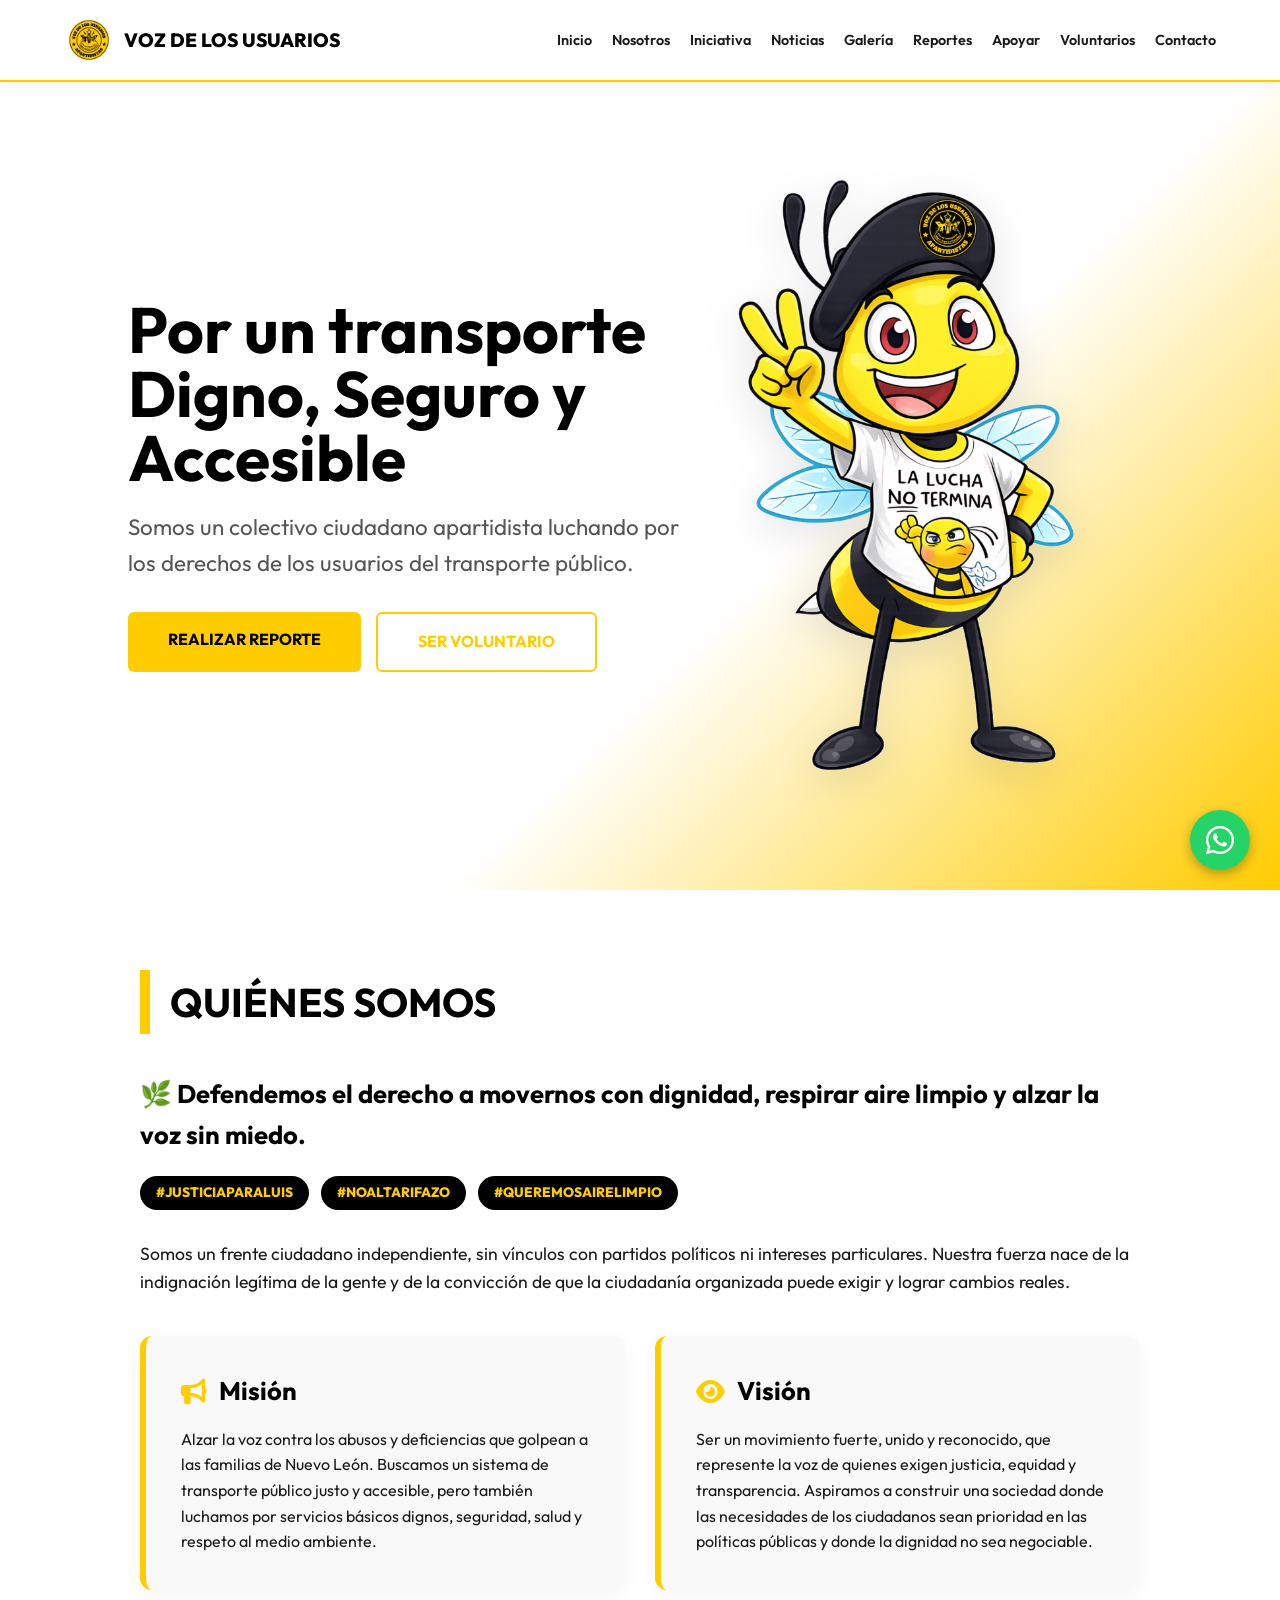
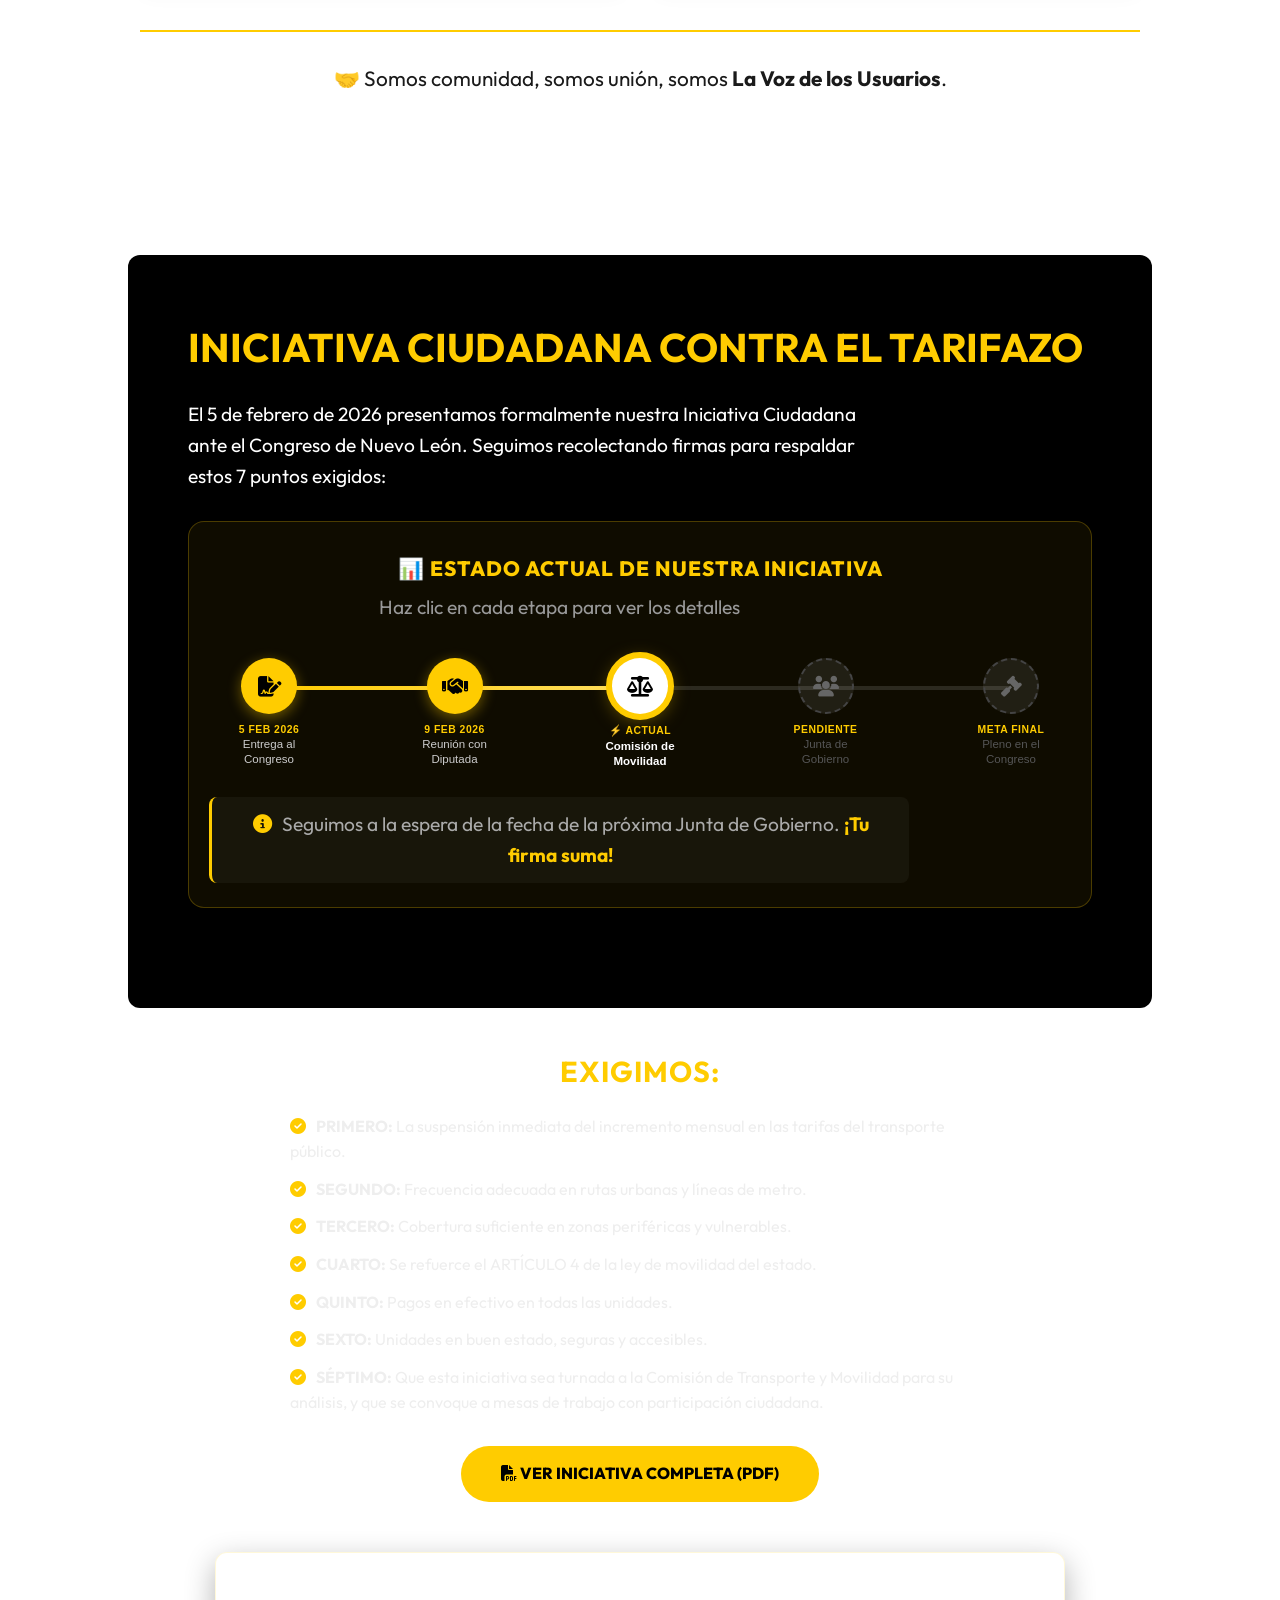
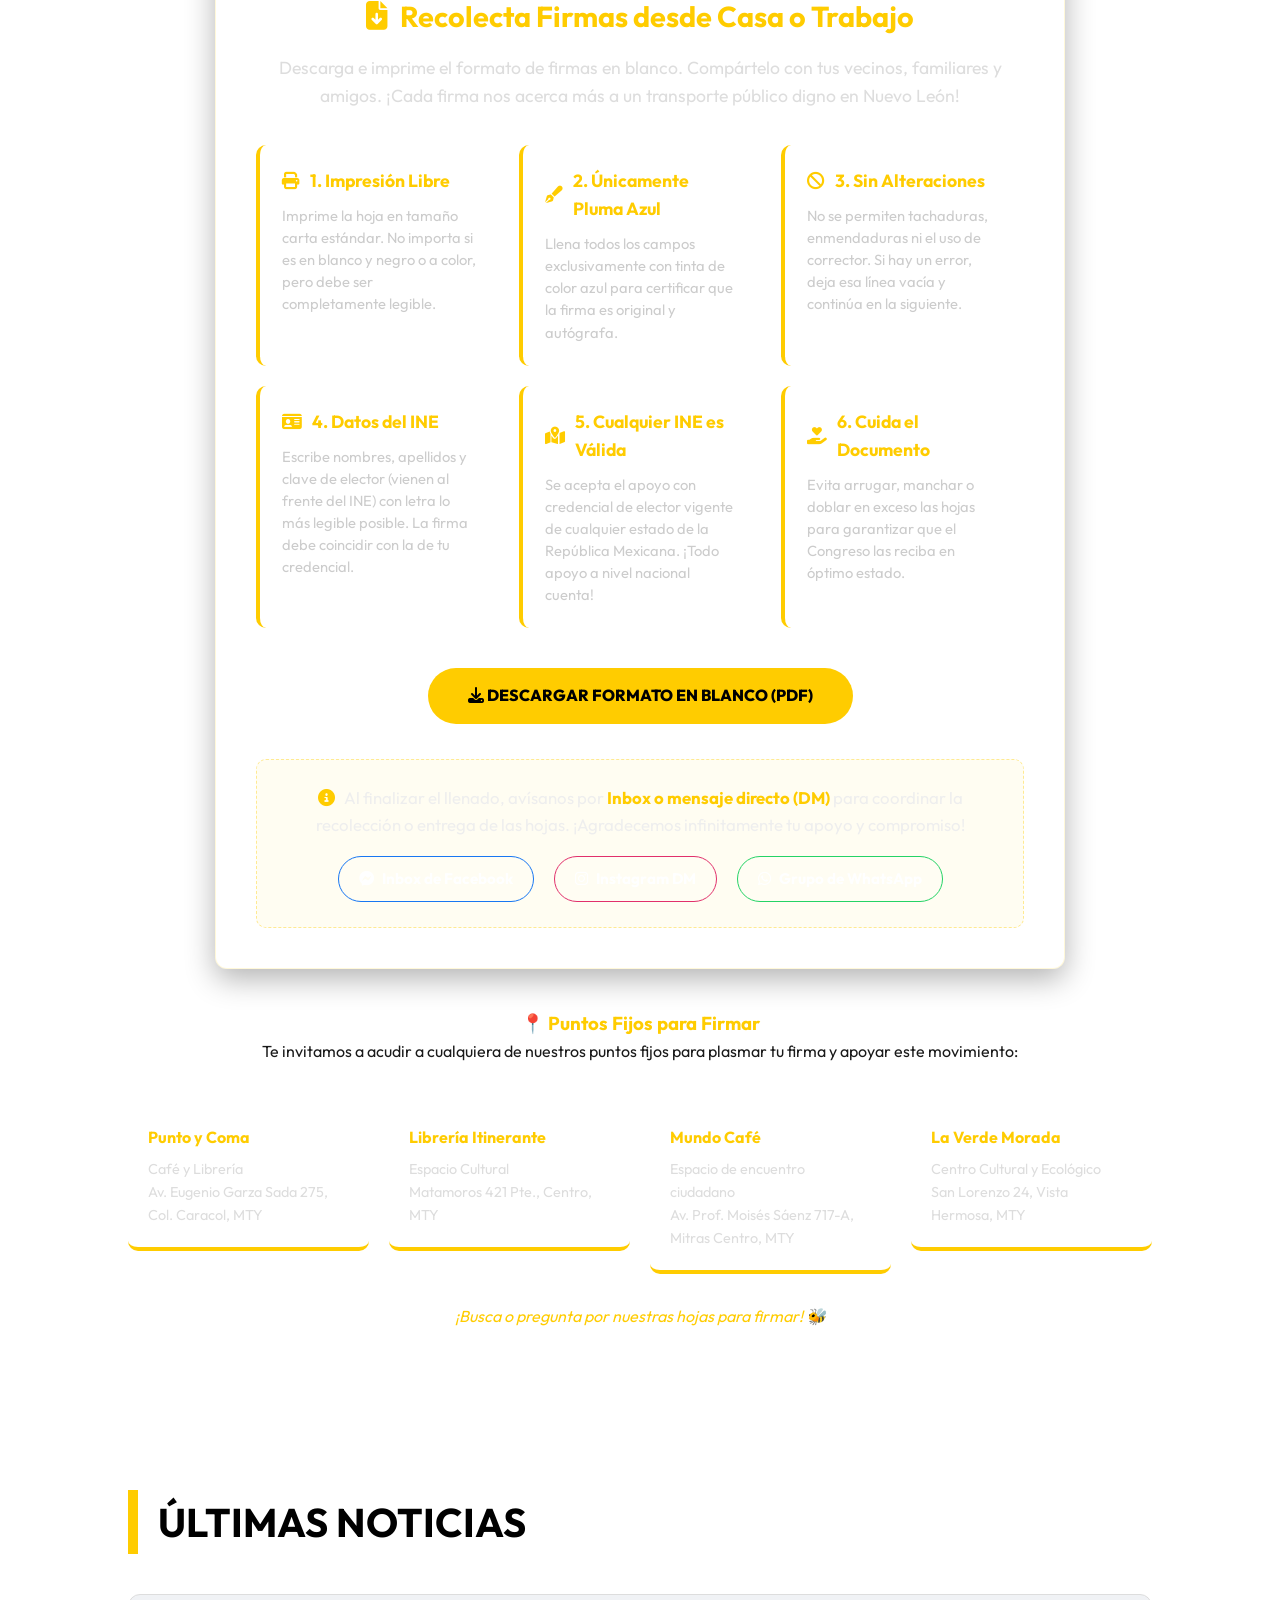
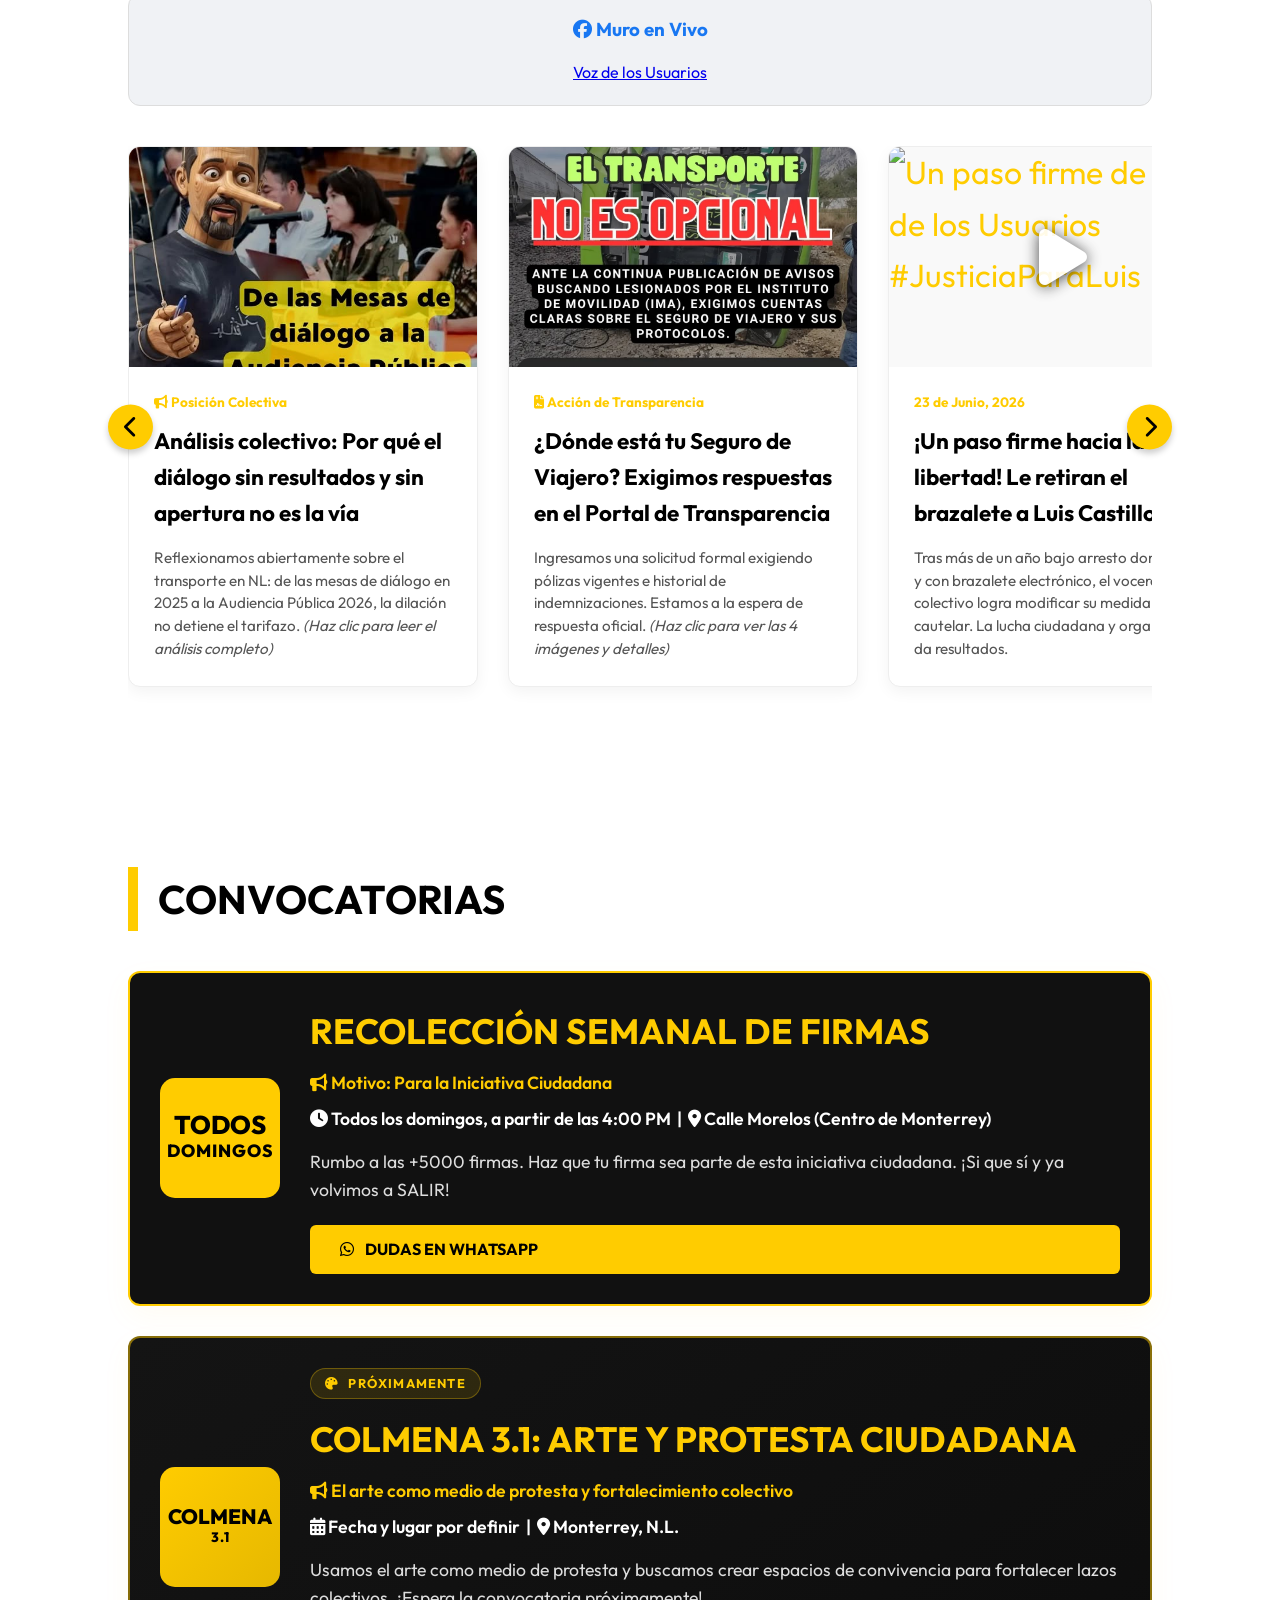
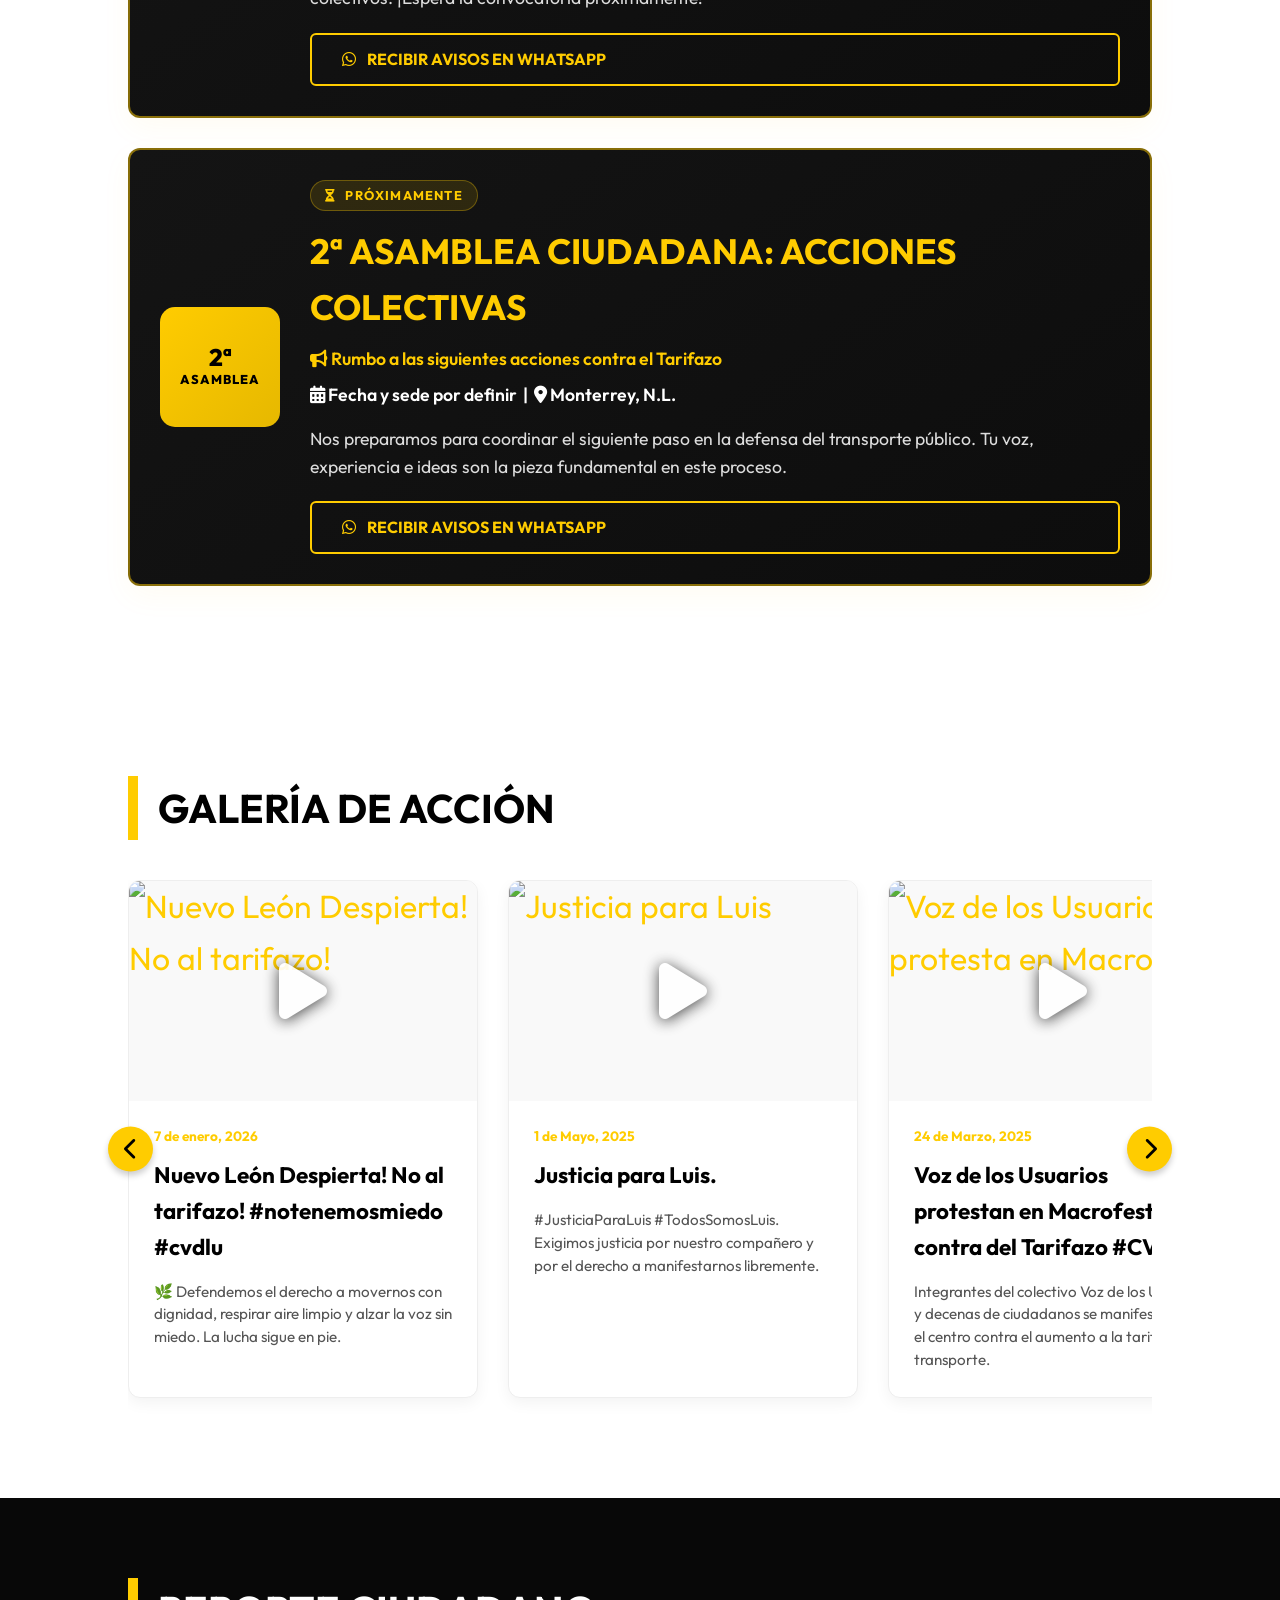
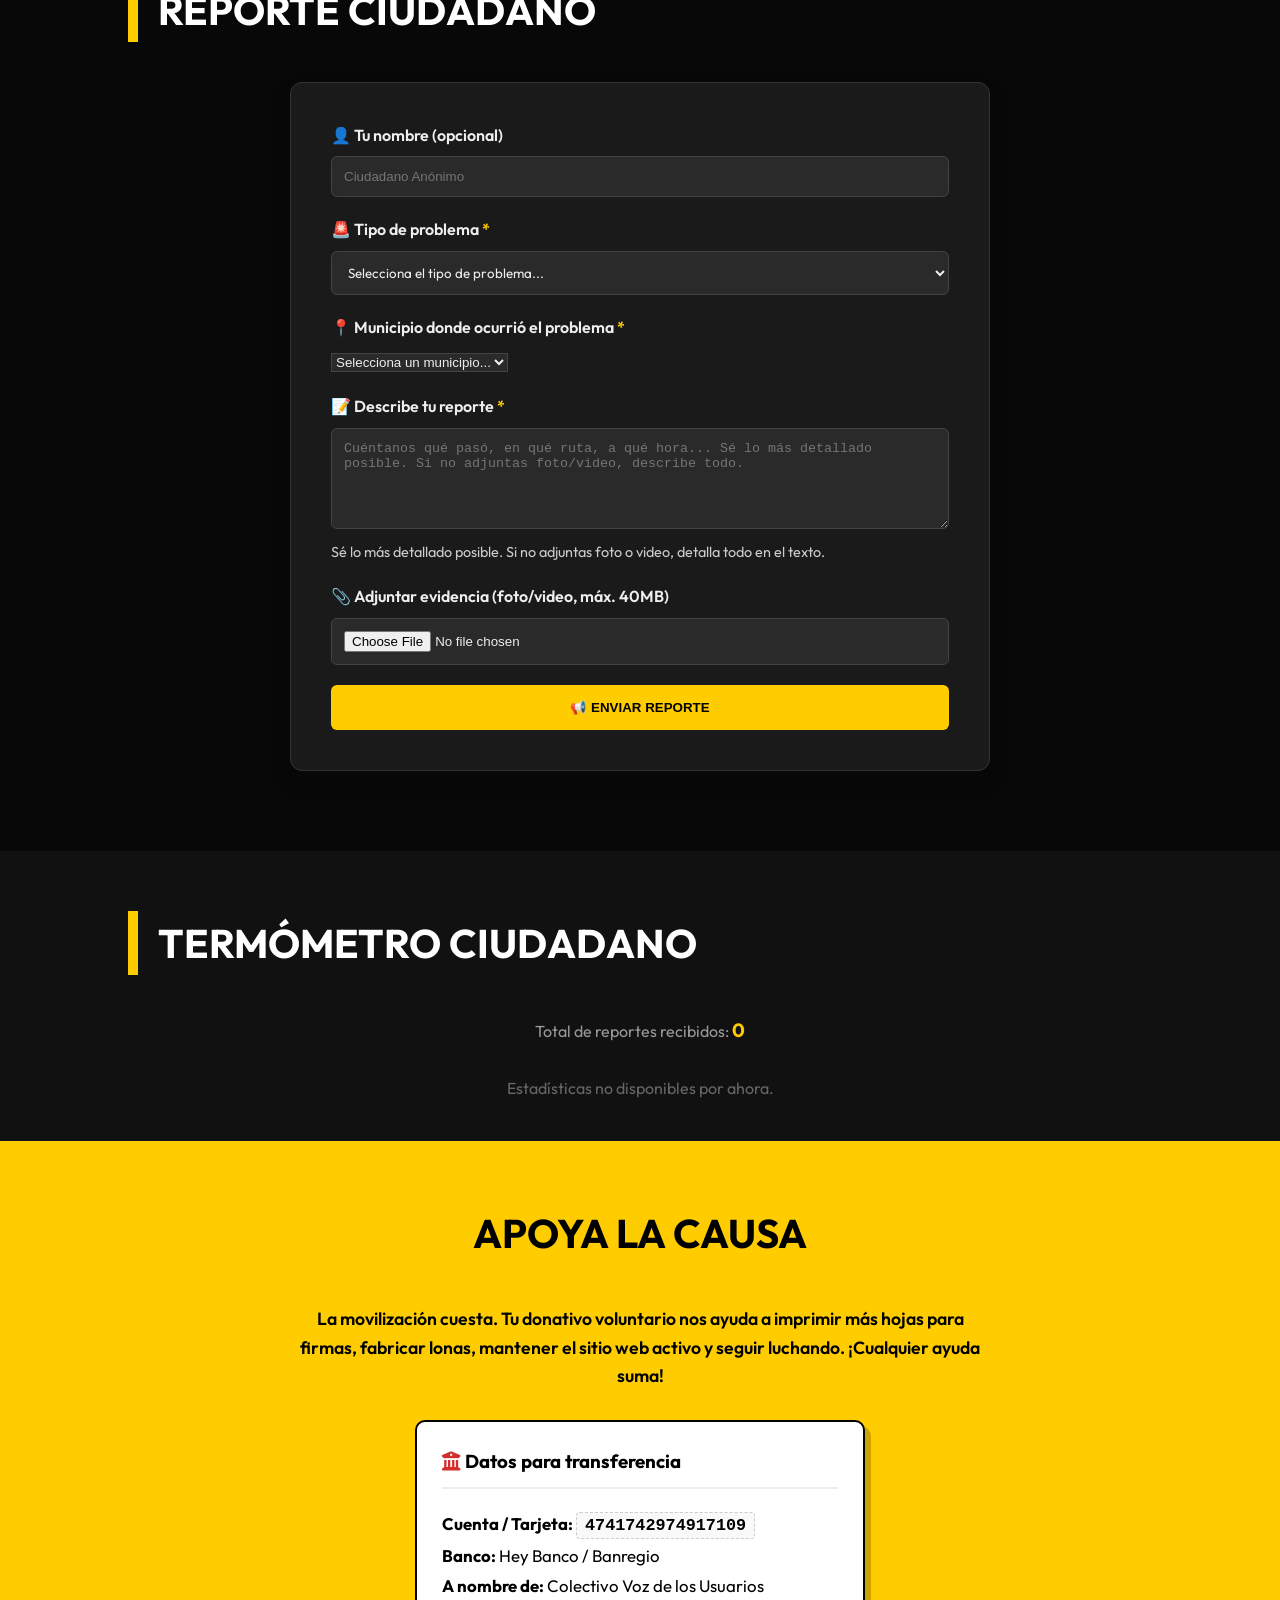
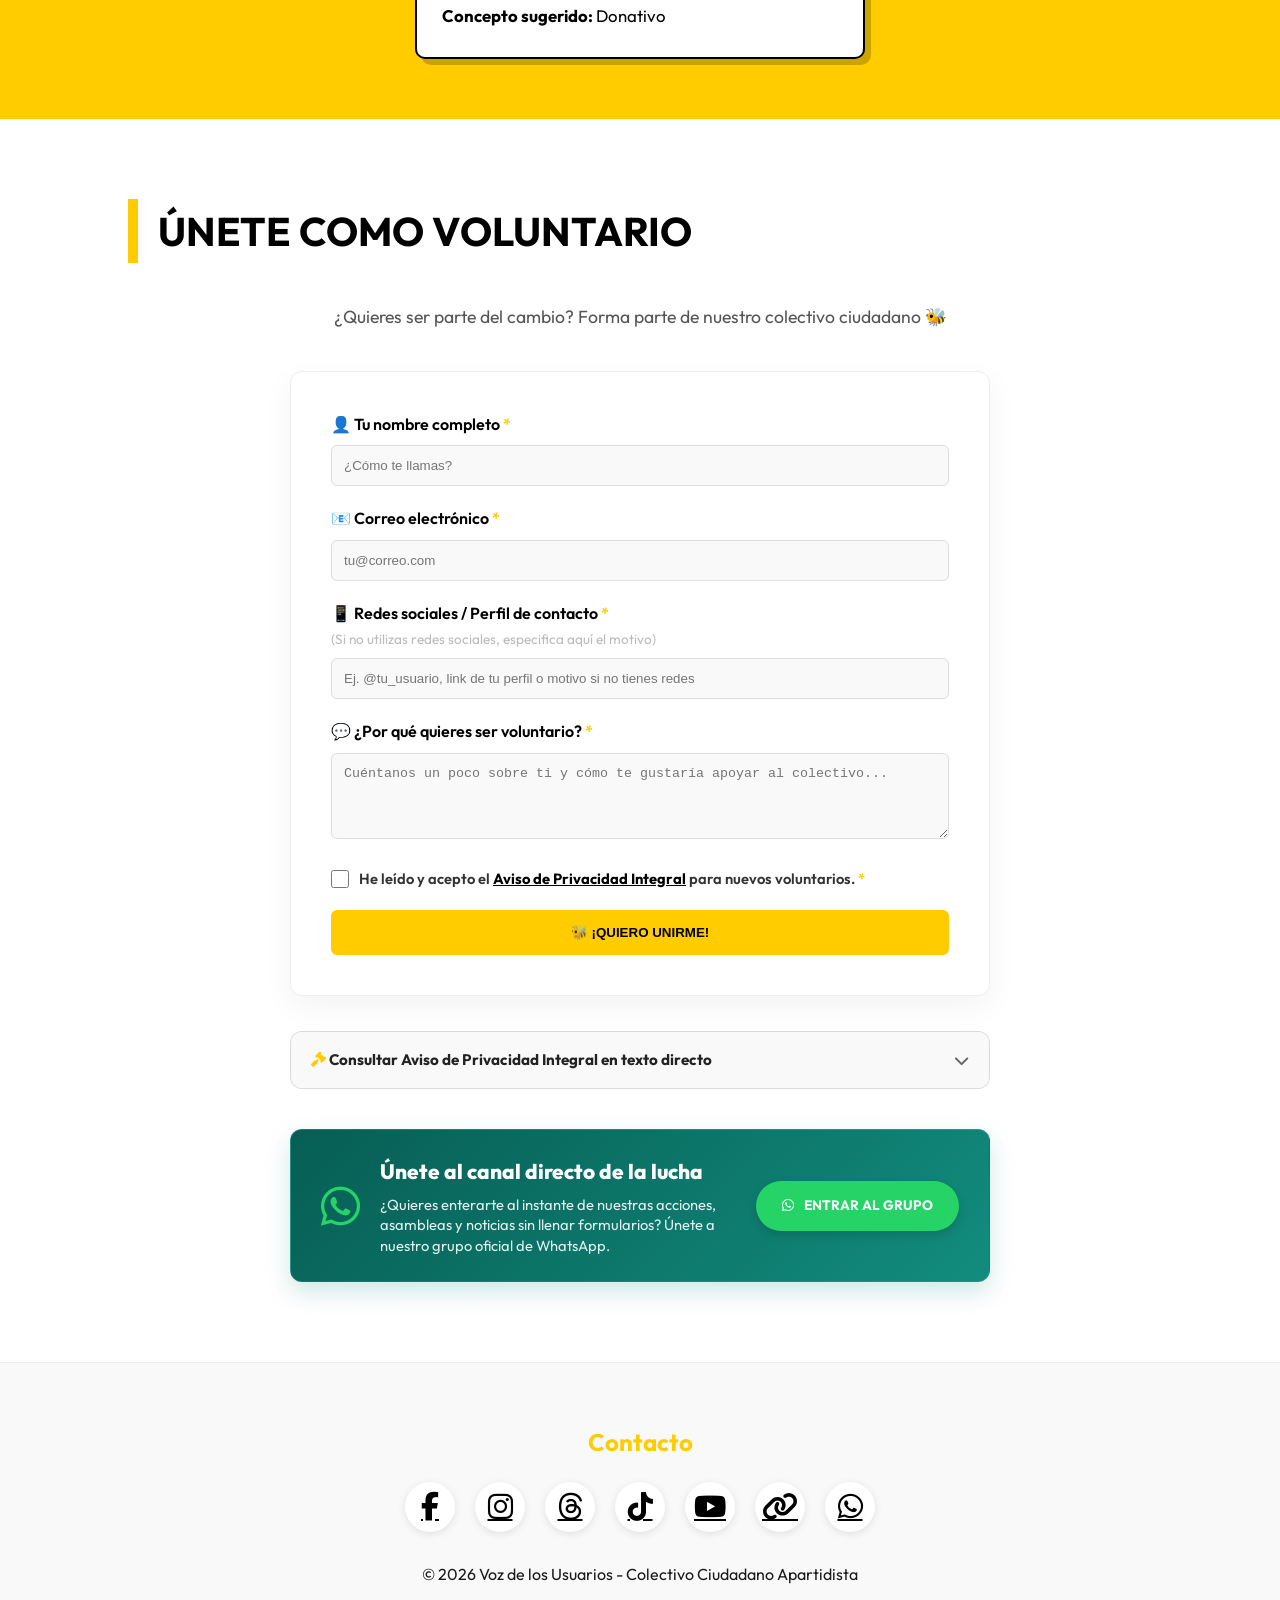
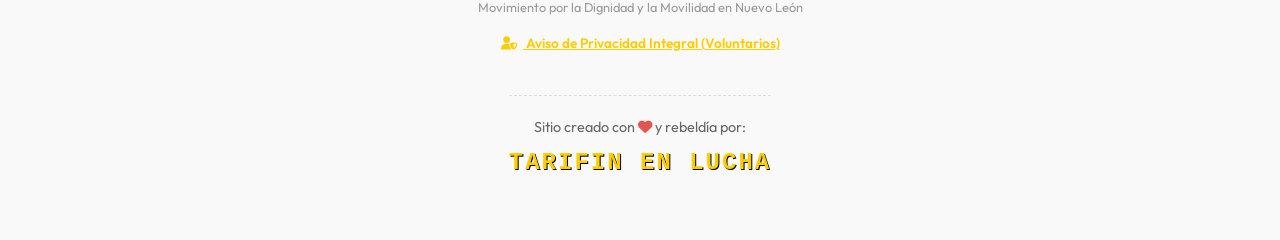
==== index.html @ a6cdfcbf "Agrega instrucción para especificar motivo si no cuentan con redes sociales" ====
<!DOCTYPE html>
<html lang="es">
<head>
    <meta charset="UTF-8">
    <meta name="viewport" content="width=device-width, initial-scale=1.0">
    <title>Voz de los Usuarios - Colectivo Ciudadano Apartidista</title>
    <meta name="description" content="Voz de los Usuarios (CVDLU) es un colectivo ciudadano apartidista en Nuevo León. Fomentamos la participación ciudadana y el activismo por una movilidad y transporte público digno, seguro y accesible.">
    <meta name="keywords" content="movilidad, transporte público, activismo, participación ciudadana, Nuevo León, Monterrey, CVDLU, colectivo ciudadano, derechos ciudadanos, no al tarifazo">
    <meta name="author" content="Voz de los Usuarios">
    <meta name="robots" content="index, follow">
    <!-- PWA y Favicon -->
    <link rel="icon" href="logo.png" type="image/png">
    <link rel="apple-touch-icon" href="logo.png">
    <link rel="manifest" href="manifest.json">
    <meta name="theme-color" content="#FFCC00">

    <!-- Open Graph / Facebook / WhatsApp -->
    <meta property="og:type" content="website">
    <meta property="og:url" content="https://vozdelosusuarios.org/">
    <meta property="og:title" content="Voz de los Usuarios - Activismo y Participación Ciudadana">
    <meta property="og:description" content="Únete al colectivo ciudadano por un transporte digno en Nuevo León. Tu voz cuenta en nuestra lucha por la movilidad y los derechos ciudadanos.">
    <meta property="og:image" content="https://vozdelosusuarios.org/logo.png">

    <!-- Twitter -->
    <meta property="twitter:card" content="summary_large_image">
    <meta property="twitter:url" content="https://vozdelosusuarios.org/">
    <meta property="twitter:title" content="Voz de los Usuarios - Activismo y Participación Ciudadana">
    <meta property="twitter:description" content="Únete al colectivo ciudadano por un transporte digno en Nuevo León. Tu voz cuenta en nuestra lucha por la movilidad y los derechos ciudadanos.">
    <meta property="twitter:image" content="https://vozdelosusuarios.org/logo.png">
    <link rel="stylesheet" href="style.css?v=8">
    <link rel="preconnect" href="https://fonts.googleapis.com">
    <link rel="preconnect" href="https://fonts.gstatic.com" crossorigin>
    <link href="https://fonts.googleapis.com/css2?family=Outfit:wght@300;400;600;700;800&display=swap" rel="stylesheet">
    <link rel="stylesheet" href="https://cdnjs.cloudflare.com/ajax/libs/font-awesome/6.5.1/css/all.min.css" integrity="sha512-DTOQO9RWCH3ppGqcWaEA1BIZOC6xxalwEsw9c2QQeAIftl+Vegovlnee1c9QX4TctnWMn13TZye+giMm8e2LwA==" crossorigin="anonymous" referrerpolicy="no-referrer" />
</head>
<body>
    <!-- Facebook SDK -->
    <div id="fb-root"></div>
    <script async defer crossorigin="anonymous" src="https://connect.facebook.net/es_LA/sdk.js#xfbml=1&version=v19.0" nonce="cvdlu_test"></script>

    <header>
        <div class="logo-container">
            <img src="logo.png" alt="Logo CVDLU">
            <div class="logo-text">Voz de los Usuarios</div>
        </div>
        <div class="menu-toggle" id="mobile-menu">
            <i class="fas fa-bars"></i>
        </div>
        <nav>
            <ul id="nav-menu">
                <li><a href="#inicio">Inicio</a></li>
                <li><a href="#nosotros">Nosotros</a></li>
                <li><a href="#iniciativa">Iniciativa</a></li>
                <li><a href="#noticias">Noticias</a></li>
                <li><a href="#galeria">Galería</a></li>
                <li><a href="#reportes">Reportes</a></li>
                <li><a href="#donativos">Apoyar</a></li>
                <li><a href="#voluntarios">Voluntarios</a></li>
                <li><a href="#contacto">Contacto</a></li>
            </ul>
        </nav>
    </header>

    <section class="hero" id="inicio">
        <div class="hero-content">
            <h1>Por un transporte Digno, Seguro y Accesible</h1>
            <p>Somos un colectivo ciudadano apartidista luchando por los derechos de los usuarios del transporte público.</p>
            <div class="hero-buttons">
                <a href="#reportes" class="btn-submit" style="text-decoration: none; display: inline-block; width: auto; padding: 15px 40px;">Realizar Reporte</a>
                <a href="#voluntarios" class="btn-submit" style="text-decoration: none; display: inline-block; width: auto; padding: 15px 40px; background-color: transparent; border: 2px solid var(--primary-color); color: var(--primary-color);">Ser Voluntario</a>
            </div>
        </div>
        <div class="hero-image">
            <img src="abeja_lucha.png" alt="Mascota CVDLU - La lucha no termina">
        </div>
    </section>

    <!-- Quienes Somos Section -->
    <section id="nosotros">
        <div class="nosotros-container">
            <div class="nosotros-text">
                <h2 class="section-title">Quiénes Somos</h2>
                <p class="nosotros-intro">🌿 Defendemos el derecho a movernos con dignidad, respirar aire limpio y alzar la voz sin miedo.</p>
                
                <div class="hashtags">
                    <span>#JusticiaParaLuis</span>
                    <span>#NoAlTarifazo</span>
                    <span>#QueremosAireLimpio</span>
                </div>

                <p style="font-size: 1.1rem; margin-bottom: 20px;">Somos un frente ciudadano independiente, sin vínculos con partidos políticos ni intereses particulares. Nuestra fuerza nace de la indignación legítima de la gente y de la convicción de que la ciudadanía organizada puede exigir y lograr cambios reales.</p>
                
                <div class="mision-vision-grid">
                    <div class="mision-box">
                        <h3><i class="fas fa-bullhorn"></i> Misión</h3>
                        <p>Alzar la voz contra los abusos y deficiencias que golpean a las familias de Nuevo León. Buscamos un sistema de transporte público justo y accesible, pero también luchamos por servicios básicos dignos, seguridad, salud y respeto al medio ambiente.</p>
                    </div>
                    <div class="mision-box">
                        <h3><i class="fas fa-eye"></i> Visión</h3>
                        <p>Ser un movimiento fuerte, unido y reconocido, que represente la voz de quienes exigen justicia, equidad y transparencia. Aspiramos a construir una sociedad donde las necesidades de los ciudadanos sean prioridad en las políticas públicas y donde la dignidad no sea negociable.</p>
                    </div>
                </div>
                
                <p class="nosotros-footer">🤝 Somos comunidad, somos unión, somos <strong>La Voz de los Usuarios</strong>.</p>
            </div>
        </div>
    </section>

    <!-- Iniciativa Ciudadana Section -->
    <section id="iniciativa">
        <div class="iniciativa-box">
            <h2 class="section-title" style="border-left: none; padding-left: 0; color: var(--primary-color);">Iniciativa Ciudadana contra el Tarifazo</h2>
            <p>El 5 de febrero de 2026 presentamos formalmente nuestra Iniciativa Ciudadana ante el Congreso de Nuevo León. Seguimos recolectando firmas para respaldar estos 7 puntos exigidos:</p>

            <!-- ===== MEDIDOR DE PROGRESO DE LA INICIATIVA ===== -->
            <div class="progreso-iniciativa">
                <h3 class="progreso-titulo">📊 Estado actual de nuestra iniciativa</h3>
                <p class="progreso-subtitulo" style="text-align: center;">Haz clic en cada etapa para ver los detalles</p>

                <div class="progreso-track">
                    <!-- Línea de progreso de fondo -->
                    <div class="progreso-linea-bg"></div>
                    <!-- Línea de progreso activo (60% = hasta etapa 3 completada) -->
                    <div class="progreso-linea-fill" style="width: 45%;"></div>

                    <!-- Etapa 1 -->
                    <button class="progreso-step completado" id="step-1"
                        onclick="abrirEtapa(1)"
                        aria-label="Ver detalles etapa 1: Entrega al Congreso">
                        <div class="step-circulo">
                            <i class="fas fa-file-signature"></i>
                        </div>
                        <div class="step-label">
                            <span class="step-fecha">5 Feb 2026</span>
                            <span class="step-nombre">Entrega al<br>Congreso</span>
                        </div>
                    </button>

                    <!-- Etapa 2 -->
                    <button class="progreso-step completado" id="step-2"
                        onclick="abrirEtapa(2)"
                        aria-label="Ver detalles etapa 2: Primer avance">
                        <div class="step-circulo">
                            <i class="fas fa-handshake"></i>
                        </div>
                        <div class="step-label">
                            <span class="step-fecha">9 Feb 2026</span>
                            <span class="step-nombre">Reunión con<br>Diputada</span>
                        </div>
                    </button>

                    <!-- Etapa 3 — ETAPA ACTUAL -->
                    <button class="progreso-step activo" id="step-3"
                        onclick="abrirEtapa(3)"
                        aria-label="Ver detalles etapa 3: En Comisión de Movilidad (etapa actual)">
                        <div class="step-circulo">
                            <div class="pulso-ring"></div>
                            <i class="fas fa-balance-scale"></i>
                        </div>
                        <div class="step-label">
                            <span class="step-fecha">⚡ ACTUAL</span>
                            <span class="step-nombre">Comisión de<br>Movilidad</span>
                        </div>
                    </button>

                    <!-- Etapa 4 -->
                    <button class="progreso-step pendiente" id="step-4"
                        onclick="abrirEtapa(4)"
                        aria-label="Ver detalles etapa 4: Junta de Gobierno">
                        <div class="step-circulo">
                            <i class="fas fa-users"></i>
                        </div>
                        <div class="step-label">
                            <span class="step-fecha">Pendiente</span>
                            <span class="step-nombre">Junta de<br>Gobierno</span>
                        </div>
                    </button>

                    <!-- Etapa 5 -->
                    <button class="progreso-step pendiente" id="step-5"
                        onclick="abrirEtapa(5)"
                        aria-label="Ver detalles etapa 5: Pleno en el Congreso">
                        <div class="step-circulo">
                            <i class="fas fa-gavel"></i>
                        </div>
                        <div class="step-label">
                            <span class="step-fecha">Meta final</span>
                            <span class="step-nombre">Pleno en el<br>Congreso</span>
                        </div>
                    </button>
                </div>

                <p class="progreso-nota">
                    <i class="fas fa-info-circle"></i>
                    Seguimos a la espera de la fecha de la próxima Junta de Gobierno.
                    <strong>¡Tu firma suma!</strong>
                </p>
            </div>
            </div>

            <!-- ===== FIN MEDIDOR ===== -->

            <h3 style="text-align: center; color: var(--primary-color); margin-top: 40px; margin-bottom: 20px; font-size: 1.8rem; letter-spacing: 1px;">EXIGIMOS:</h3>
            <ul class="iniciativa-puntos" style="text-align: left; margin: 20px auto; max-width: 700px; color: #EEE; line-height: 1.6; list-style-type: none; padding: 0;">
                <li style="margin-bottom: 12px;"><i class="fas fa-check-circle" style="color: var(--primary-color); margin-right: 10px;"></i><strong>PRIMERO:</strong> La suspensión inmediata del incremento mensual en las tarifas del transporte público.</li>
                <li style="margin-bottom: 12px;"><i class="fas fa-check-circle" style="color: var(--primary-color); margin-right: 10px;"></i><strong>SEGUNDO:</strong> Frecuencia adecuada en rutas urbanas y líneas de metro.</li>
                <li style="margin-bottom: 12px;"><i class="fas fa-check-circle" style="color: var(--primary-color); margin-right: 10px;"></i><strong>TERCERO:</strong> Cobertura suficiente en zonas periféricas y vulnerables.</li>
                <li style="margin-bottom: 12px;"><i class="fas fa-check-circle" style="color: var(--primary-color); margin-right: 10px;"></i><strong>CUARTO:</strong> Se refuerce el ARTÍCULO 4 de la ley de movilidad del estado.</li>
                <li style="margin-bottom: 12px;"><i class="fas fa-check-circle" style="color: var(--primary-color); margin-right: 10px;"></i><strong>QUINTO:</strong> Pagos en efectivo en todas las unidades.</li>
                <li style="margin-bottom: 12px;"><i class="fas fa-check-circle" style="color: var(--primary-color); margin-right: 10px;"></i><strong>SEXTO:</strong> Unidades en buen estado, seguras y accesibles.</li>
                <li style="margin-bottom: 12px;"><i class="fas fa-check-circle" style="color: var(--primary-color); margin-right: 10px;"></i><strong>SÉPTIMO:</strong> Que esta iniciativa sea turnada a la Comisión de Transporte y Movilidad para su análisis, y que se convoque a mesas de trabajo con participación ciudadana.</li>
            </ul>
            
            <div style="text-align: center; margin: 30px 0;">
                <a href="https://drive.google.com/file/d/1jcPmvOVYA08BBHRzpiti9A9W9WBMcMNo/view" target="_blank" rel="noopener noreferrer" class="btn-drive">
                    <i class="fas fa-file-pdf"></i> Ver Iniciativa Completa (PDF)
                </a>
            </div>

            <!-- ===== DESCARGA Y LLENADO DE FIRMAS DESDE CASA ===== -->
            <div class="descarga-firmas-box">
                <h3><i class="fas fa-file-download"></i> Recolecta Firmas desde Casa o Trabajo</h3>
                <p>Descarga e imprime el formato de firmas en blanco. Compártelo con tus vecinos, familiares y amigos. ¡Cada firma nos acerca más a un transporte público digno en Nuevo León!</p>
                
                <div class="indicaciones-grid">
                    <div class="indicacion-card">
                        <h4><i class="fas fa-print"></i> 1. Impresión Libre</h4>
                        <p>Imprime la hoja en tamaño carta estándar. No importa si es en blanco y negro o a color, pero debe ser completamente legible.</p>
                    </div>
                    <div class="indicacion-card">
                        <h4><i class="fas fa-pen-fancy"></i> 2. Únicamente Pluma Azul</h4>
                        <p>Llena todos los campos exclusivamente con tinta de color azul para certificar que la firma es original y autógrafa.</p>
                    </div>
                    <div class="indicacion-card">
                        <h4><i class="fas fa-ban"></i> 3. Sin Alteraciones</h4>
                        <p>No se permiten tachaduras, enmendaduras ni el uso de corrector. Si hay un error, deja esa línea vacía y continúa en la siguiente.</p>
                    </div>
                    <div class="indicacion-card">
                        <h4><i class="fas fa-id-card"></i> 4. Datos del INE</h4>
                        <p>Escribe nombres, apellidos y clave de elector (vienen al frente del INE) con letra lo más legible posible. La firma debe coincidir con la de tu credencial.</p>
                    </div>
                    <div class="indicacion-card">
                        <h4><i class="fas fa-map-marked-alt"></i> 5. Cualquier INE es Válida</h4>
                        <p>Se acepta el apoyo con credencial de elector vigente de cualquier estado de la República Mexicana. ¡Todo apoyo a nivel nacional cuenta!</p>
                    </div>
                    <div class="indicacion-card">
                        <h4><i class="fas fa-hand-holding-heart"></i> 6. Cuida el Documento</h4>
                        <p>Evita arrugar, manchar o doblar en exceso las hojas para garantizar que el Congreso las reciba en óptimo estado.</p>
                    </div>
                </div>

                <div style="text-align: center; margin: 30px 0 10px;">
                    <a href="https://drive.google.com/file/d/1TxuLYo49XzJVtMusz_d4uvcLv-KR5MJv/view?usp=sharing" target="_blank" rel="noopener noreferrer" class="btn-drive">
                        <i class="fas fa-download"></i> Descargar Formato en Blanco (PDF)
                    </a>
                </div>

                <div class="contacto-entrega">
                    <p><i class="fas fa-info-circle" style="color: var(--primary-color); margin-right: 6px;"></i> Al finalizar el llenado, avísanos por <strong>Inbox o mensaje directo (DM)</strong> para coordinar la recolección o entrega de las hojas. ¡Agradecemos infinitamente tu apoyo y compromiso!</p>
                    <div class="contacto-entrega-links">
                        <a href="https://m.me/vozdelosusuarios" target="_blank" rel="noopener noreferrer" class="link-fb">
                            <i class="fab fa-facebook-messenger"></i> Inbox de Facebook
                        </a>
                        <a href="https://instagram.com/cvdlu.nl" target="_blank" rel="noopener noreferrer" class="link-ig">
                            <i class="fab fa-instagram"></i> Instagram DM
                        </a>
                        <a href="https://chat.whatsapp.com/COHEoNINaP4JKqAfX6Fdej" target="_blank" rel="noopener noreferrer" class="link-wa">
                            <i class="fab fa-whatsapp"></i> Grupo de WhatsApp
                        </a>
                    </div>
                </div>
            </div>
            <!-- ===== FIN DESCARGA Y LLENADO ===== -->

            <div class="puntos-firma">
                <h3 style="margin-top: 40px; color: var(--primary-color); text-align: center;">📍 Puntos Fijos para Firmar</h3>
                <p style="text-align: center; width: 100%;">Te invitamos a acudir a cualquiera de nuestros puntos fijos para plasmar tu firma y apoyar este movimiento:</p>
                
                <div class="puntos-grid">
                    <a href="https://share.google/LIukH8cQ4xJ5PbNDx" target="_blank" rel="noopener noreferrer" style="text-decoration: none; color: inherit; display: block;">
                        <div class="punto-card" style="cursor: pointer; transition: transform 0.3s ease;">
                            <h4>Punto y Coma</h4>
                            <p>Café y Librería</p>
                            <p>Av. Eugenio Garza Sada 275, Col. Caracol, MTY</p>
                        </div>
                    </a>
                    <a href="https://share.google/DMsFNTmGXMPEFB27e" target="_blank" rel="noopener noreferrer" style="text-decoration: none; color: inherit; display: block;">
                        <div class="punto-card" style="cursor: pointer; transition: transform 0.3s ease;">
                            <h4>Librería Itinerante</h4>
                            <p>Espacio Cultural</p>
                            <p>Matamoros 421 Pte., Centro, MTY</p>
                        </div>
                    </a>
                    <a href="https://share.google/Zq00PU5eVhefKYJnS" target="_blank" rel="noopener noreferrer" style="text-decoration: none; color: inherit; display: block;">
                        <div class="punto-card" style="cursor: pointer; transition: transform 0.3s ease;">
                            <h4>Mundo Café</h4>
                            <p>Espacio de encuentro ciudadano</p>
                            <p>Av. Prof. Moisés Sáenz 717-A, Mitras Centro, MTY</p>
                        </div>
                    </a>
                    <a href="https://maps.app.goo.gl/nTGM3ANV4t6oPvLH6?g_st=aw" target="_blank" rel="noopener noreferrer" style="text-decoration: none; color: inherit; display: block;">
                        <div class="punto-card" style="cursor: pointer; transition: transform 0.3s ease;">
                            <h4>La Verde Morada</h4>
                            <p>Centro Cultural y Ecológico</p>
                            <p>San Lorenzo 24, Vista Hermosa, MTY</p>
                        </div>
                    </a>
                </div>
                
                <p style="margin-top: 30px; font-style: italic; color: var(--primary-color); text-align: center; width: 100%;">¡Busca o pregunta por nuestras hojas para firmar! 🐝</p>
            </div>
        </div>
    </section>

    <!-- Noticias Section -->
    <section id="noticias">
        <h2 class="section-title">Últimas Noticias</h2>
        
        <!-- Facebook Feed (Prueba) -->
        <div class="fb-feed-container">
            <h3 style="margin-bottom: 15px; color: #1877F2;"><i class="fab fa-facebook"></i> Muro en Vivo</h3>
            <div class="fb-page" 
                data-href="https://www.facebook.com/vozdelosusuarios" 
                data-tabs="timeline" 
                data-width="500" 
                data-height="500" 
                data-small-header="false" 
                data-adapt-container-width="true" 
                data-hide-cover="false" 
                data-show-facepile="true">
                <blockquote cite="https://www.facebook.com/vozdelosusuarios" class="fb-xfbml-parse-ignore">
                    <a href="https://www.facebook.com/vozdelosusuarios">Voz de los Usuarios</a>
                </blockquote>
            </div>
        </div>

        <div class="carousel-wrapper">
            <button class="carousel-btn left-btn" onclick="scrollCarousel('noticias-carousel', -1)" aria-label="Anterior"><i class="fas fa-chevron-left"></i></button>
            <div class="grid-container carousel-container" id="noticias-carousel">
            <!-- Nueva noticia: Análisis colectivo - Mesas de diálogo (Publicación Propia Modal) -->
            <div class="card" onclick="abrirNoticiaAnalisisModal()" style="cursor: pointer;">
                <div class="card-img">
                    <img src="noticia_analisis_dialogo.jpg" alt="Análisis colectivo: Por qué el diálogo sin resultados no es la vía" loading="lazy">
                </div>
                <div class="card-content">
                    <div class="card-date"><i class="fas fa-bullhorn" style="color: var(--primary-color);"></i> Posición Colectiva</div>
                    <h3>Análisis colectivo: Por qué el diálogo sin resultados y sin apertura no es la vía</h3>
                    <p>Reflexionamos abiertamente sobre el transporte en NL: de las mesas de diálogo en 2025 a la Audiencia Pública 2026, la dilación no detiene el tarifazo. <em>(Haz clic para leer el análisis completo)</em></p>
                </div>
            </div>
            <!-- Nueva noticia: Solicitud de Transparencia (Publicación Propia Modal) -->
            <div class="card" onclick="abrirNoticiaModal()" style="cursor: pointer;">
                <div class="card-img">
                    <img src="transparencia_seguro_1.jpg" alt="Solicitud de Transparencia Seguro de Viajero" loading="lazy">
                </div>
                <div class="card-content">
                    <div class="card-date"><i class="fas fa-file-contract" style="color: var(--primary-color);"></i> Acción de Transparencia</div>
                    <h3>¿Dónde está tu Seguro de Viajero? Exigimos respuestas en el Portal de Transparencia</h3>
                    <p>Ingresamos una solicitud formal exigiendo pólizas vigentes e historial de indemnizaciones. Estamos a la espera de respuesta oficial. <em>(Haz clic para ver las 4 imágenes y detalles)</em></p>
                </div>
            </div>
            <!-- Nueva noticia: Libertad de Luis Castillo (Video YouTube) -->
            <div class="card">
                <a href="https://youtu.be/Z3eF97AkHxM" target="_blank" rel="noopener noreferrer" style="text-decoration: none; color: inherit;">
                    <div class="card-img">
                        <img src="https://img.youtube.com/vi/Z3eF97AkHxM/maxresdefault.jpg" alt="Un paso firme de Voz de los Usuarios #JusticiaParaLuis" loading="lazy">
                        <i class="fas fa-play play-icon"></i>
                    </div>
                    <div class="card-content">
                        <div class="card-date">23 de Junio, 2026</div>
                        <h3>¡Un paso firme hacia la libertad! Le retiran el brazalete a Luis Castillo</h3>
                        <p>Tras más de un año bajo arresto domiciliario y con brazalete electrónico, el vocero del colectivo logra modificar su medida cautelar. La lucha ciudadana y organizada da resultados.</p>
                    </div>
                </a>
            </div>
            <!-- Nueva noticia: Luis Castillo -->
            <div class="card">
                <a href="https://www.facebook.com/LaBocaNostra106.7FM/posts/pfbid024W8jd63XUjJYqX1umQKRNfkyUd6jfmHvkJA8gnQmVUgqWWaMoiVeoBVbSExP5jHHl" target="_blank" rel="noopener noreferrer" style="text-decoration: none; color: inherit;">
                    <div class="card-img">
                        <img src="noticia_juez_encerrar.jpg" alt="¿Te imaginas que un juez te mande a encerrar por querer llegar a tiempo a tu trabajo?" loading="lazy">
                    </div>
                    <div class="card-content">
                        <div class="card-date"><i class="fab fa-facebook" style="color: #1877F2;"></i> La Boca Nostra 106.7 FM</div>
                        <h3>¿Te imaginas que un juez te mande a encerrar por querer llegar a tiempo a tu trabajo?</h3>
                        <p>Luis Castillo se encuentra en prisión domiciliaria en Nuevo León luego de ser vinculado a proceso tras participar en protestas para exigir mejor transporte público.</p>
                    </div>
                </a>
            </div>
            <!-- Noticia 0: Nueva — Post Facebook Iniciativa -->
            <div class="card">
                <a href="https://www.facebook.com/share/p/1DkLjHjdkA/" target="_blank" rel="noopener noreferrer" style="text-decoration: none; color: inherit;">
                    <div class="card-img">
                        <img src="noticia_1000_firmas.jpg" alt="1000 firmas entregadas al Congreso" loading="lazy">
                    </div>
                    <div class="card-content">
                        <div class="card-date"><i class="fab fa-facebook" style="color: #1877F2;"></i> Publicación en Facebook</div>
                        <h3>Iniciativa ciudadana: 1,000 firmas entregadas al Congreso de NL</h3>
                        <p>El pasado 5 de febrero entregamos nuestra iniciativa con las primeras 1,000 firmas ciudadanas exigiendo: suspensión de aumentos, pago en efectivo, frecuencia adecuada y más. ¡La lucha continúa!</p>
                    </div>
                </a>
            </div>
            <!-- Noticia 1: Pronunciamiento Nacional -->
            <div class="card">
                <a href="https://youtube.com/shorts/jxkgx5-vjSs" target="_blank" rel="noopener noreferrer" style="text-decoration: none; color: inherit;">
                    <div class="card-img">
                        <img src="https://img.youtube.com/vi/jxkgx5-vjSs/maxresdefault.jpg" alt="Pronunciamiento Nacional" loading="lazy">
                        <i class="fas fa-play play-icon"></i>
                    </div>
                    <div class="card-content">
                        <div class="card-date">20 de Abril, 2026</div>
                        <h3>Pronunciamiento Nacional por un transporte digno</h3>
                        <p>Petición dirigida a la Presidencia de México para priorizar la movilidad ciudadana, recuperar la rectoría del transporte e invertir en infraestructura peatonal y ciclista. #FNTDSS</p>
                    </div>
                </a>
            </div>
            <!-- Noticia 2: Aniversario Represión (Luis) -->
            <div class="card">
                <a href="https://youtu.be/7N0I4zULMI4" target="_blank" rel="noopener noreferrer" style="text-decoration: none; color: inherit;">
                    <div class="card-img">
                        <img src="https://img.youtube.com/vi/7N0I4zULMI4/maxresdefault.jpg" alt="Aniversario Represión" loading="lazy">
                        <i class="fas fa-play play-icon"></i>
                    </div>
                    <div class="card-content">
                        <div class="card-date">19 de Abril, 2026</div>
                        <h3>Luis: un año con tobillera por defender nuestros derechos</h3>
                        <p>A un año del arresto de nuestro compañero Luis durante una protesta pacífica. Denunciamos la brutalidad policial y la falta de justicia. La lucha apenas comienza.</p>
                    </div>
                </a>
            </div>
            <!-- Noticia 3: Iniciativa Congreso Facebook -->
            <div class="card">
                <a href="https://www.facebook.com/share/v/18LcQTrg4Y/" target="_blank" rel="noopener noreferrer" style="text-decoration: none; color: inherit;">
                    <div class="card-img">
                        <img src="noticia_congreso.png" alt="Iniciativa Congreso" loading="lazy">
                        <i class="fas fa-play play-icon"></i>
                    </div>
                    <div class="card-content">
                        <div class="card-date">5 de Febrero, 2026</div>
                        <h3>Iniciativa ciudadana por el transporte digno en NL</h3>
                        <p>Entrega de la iniciativa ciudadana al Congreso de Nuevo León. Exigimos que el presupuesto 2026 priorice un transporte público de calidad para todos los usuarios.</p>
                    </div>
                </a>
            </div>
            </div>
            <button class="carousel-btn right-btn" onclick="scrollCarousel('noticias-carousel', 1)" aria-label="Siguiente"><i class="fas fa-chevron-right"></i></button>
        </div>
    </section>

    <!-- Convocatorias Section -->
    <section id="convocatorias">
        <h2 class="section-title">Convocatorias</h2>
        <div class="convocatoria-card">
            <div class="conv-date">
                <span class="day" style="font-size: 1.6rem;">TODOS</span>
                <span class="month">DOMINGOS</span>
            </div>
            <div class="conv-info">
                <h3>Recolección Semanal de Firmas</h3>
                <p class="conv-time-loc" style="color: var(--primary-color); margin-bottom: 8px;"><i class="fas fa-bullhorn"></i> Motivo: Para la Iniciativa Ciudadana</p>
                <p class="conv-time-loc"><i class="fas fa-clock"></i> Todos los domingos, a partir de las 4:00 PM &nbsp;|&nbsp; <i class="fas fa-map-marker-alt"></i> Calle Morelos (Centro de Monterrey)</p>
                <p class="conv-desc">Rumbo a las +5000 firmas. Haz que tu firma sea parte de esta iniciativa ciudadana. ¡Si que sí y ya volvimos a SALIR!</p>
                <a href="https://chat.whatsapp.com/COHEoNINaP4JKqAfX6Fdej" target="_blank" rel="noopener noreferrer" class="btn-submit" style="margin-top: 20px; display: inline-block; padding: 12px 30px; text-decoration: none;"><i class="fab fa-whatsapp" style="margin-right: 8px;"></i> Dudas en WhatsApp</a>
            </div>
        </div>

        <!-- Tarjeta 2: Colmena 3.1 -->
        <div class="convocatoria-card" style="border-color: rgba(255, 204, 0, 0.5); background: linear-gradient(145deg, #141414 0%, #0d0d0d 100%);">
            <div class="conv-date" style="background: linear-gradient(135deg, var(--primary-color) 0%, #E6B800 100%);">
                <span class="day" style="font-size: 1.3rem; font-weight: 800;">COLMENA</span>
                <span class="month" style="font-size: 0.85rem; letter-spacing: 1px; font-weight: 800;">3.1</span>
            </div>
            <div class="conv-info">
                <div style="display: inline-block; background: rgba(255, 204, 0, 0.12); color: var(--primary-color); border: 1px solid rgba(255, 204, 0, 0.3); padding: 4px 14px; border-radius: 20px; font-size: 0.8rem; font-weight: 700; text-transform: uppercase; letter-spacing: 1.2px; margin-bottom: 12px;">
                    <i class="fas fa-palette" style="margin-right: 6px;"></i> Próximamente
                </div>
                <h3>Colmena 3.1: Arte y Protesta Ciudadana</h3>
                <p class="conv-time-loc" style="color: var(--primary-color); margin-bottom: 8px;"><i class="fas fa-bullhorn"></i> El arte como medio de protesta y fortalecimiento colectivo</p>
                <p class="conv-time-loc"><i class="fas fa-calendar-alt"></i> Fecha y lugar por definir &nbsp;|&nbsp; <i class="fas fa-map-marker-alt"></i> Monterrey, N.L.</p>
                <p class="conv-desc">Usamos el arte como medio de protesta y buscamos crear espacios de convivencia para fortalecer lazos colectivos. ¡Espera la convocatoria próximamente!</p>
                <a href="https://chat.whatsapp.com/COHEoNINaP4JKqAfX6Fdej" target="_blank" rel="noopener noreferrer" class="btn-submit btn-outline-minimal" style="margin-top: 20px; display: inline-block; padding: 12px 30px; text-decoration: none; background: transparent; border: 2px solid var(--primary-color); color: var(--primary-color);">
                    <i class="fab fa-whatsapp" style="margin-right: 8px;"></i> Recibir Avisos en WhatsApp
                </a>
            </div>
        </div>

        <!-- Tarjeta 3: 2ª Asamblea Ciudadana -->
        <div class="convocatoria-card" style="border-color: rgba(255, 204, 0, 0.5); background: linear-gradient(145deg, #141414 0%, #0d0d0d 100%);">
            <div class="conv-date" style="background: linear-gradient(135deg, var(--primary-color) 0%, #E6B800 100%);">
                <span class="day" style="font-size: 1.5rem; font-weight: 800;">2ª</span>
                <span class="month" style="font-size: 0.8rem; letter-spacing: 1px;">ASAMBLEA</span>
            </div>
            <div class="conv-info">
                <div style="display: inline-block; background: rgba(255, 204, 0, 0.12); color: var(--primary-color); border: 1px solid rgba(255, 204, 0, 0.3); padding: 4px 14px; border-radius: 20px; font-size: 0.8rem; font-weight: 700; text-transform: uppercase; letter-spacing: 1.2px; margin-bottom: 12px;">
                    <i class="fas fa-hourglass-half" style="margin-right: 6px;"></i> Próximamente
                </div>
                <h3>2ª Asamblea Ciudadana: Acciones Colectivas</h3>
                <p class="conv-time-loc" style="color: var(--primary-color); margin-bottom: 8px;"><i class="fas fa-bullhorn"></i> Rumbo a las siguientes acciones contra el Tarifazo</p>
                <p class="conv-time-loc"><i class="fas fa-calendar-alt"></i> Fecha y sede por definir &nbsp;|&nbsp; <i class="fas fa-map-marker-alt"></i> Monterrey, N.L.</p>
                <p class="conv-desc">Nos preparamos para coordinar el siguiente paso en la defensa del transporte público. Tu voz, experiencia e ideas son la pieza fundamental en este proceso.</p>
                <a href="https://chat.whatsapp.com/COHEoNINaP4JKqAfX6Fdej" target="_blank" rel="noopener noreferrer" class="btn-submit btn-outline-minimal" style="margin-top: 20px; display: inline-block; padding: 12px 30px; text-decoration: none; background: transparent; border: 2px solid var(--primary-color); color: var(--primary-color);">
                    <i class="fab fa-whatsapp" style="margin-right: 8px;"></i> Recibir Avisos en WhatsApp
                </a>
            </div>
        </div>
    </section>

    <!-- Gallery Section -->
    <section id="galeria">
        <h2 class="section-title">Galería de Acción</h2>
        <div class="carousel-wrapper">
            <button class="carousel-btn left-btn" onclick="scrollCarousel('galeria-carousel', -1)" aria-label="Anterior"><i class="fas fa-chevron-left"></i></button>
            <div class="grid-container carousel-container" id="galeria-carousel">
            <!-- Video 3 -->
            <div class="card">
                <a href="https://www.youtube.com/watch?v=SmzwbPawL44&t=4s" target="_blank" rel="noopener noreferrer" style="text-decoration: none; color: inherit;">
                    <div class="card-img">
                        <img src="https://img.youtube.com/vi/SmzwbPawL44/maxresdefault.jpg" alt="Nuevo León Despierta! No al tarifazo!" loading="lazy">
                        <i class="fas fa-play play-icon"></i>
                    </div>
                    <div class="card-content">
                        <div class="card-date">7 de enero, 2026</div>
                        <h3>Nuevo León Despierta! No al tarifazo! #notenemosmiedo #cvdlu</h3>
                        <p>🌿 Defendemos el derecho a movernos con dignidad, respirar aire limpio y alzar la voz sin miedo. La lucha sigue en pie.</p>
                    </div>
                </a>
            </div>
            <!-- Video 5 -->
            <div class="card">
                <a href="https://www.youtube.com/watch?v=8gF9l9M9j3E&t=5s" target="_blank" rel="noopener noreferrer" style="text-decoration: none; color: inherit;">
                    <div class="card-img">
                        <img src="https://img.youtube.com/vi/8gF9l9M9j3E/maxresdefault.jpg" alt="Justicia para Luis" loading="lazy">
                        <i class="fas fa-play play-icon"></i>
                    </div>
                    <div class="card-content">
                        <div class="card-date">1 de Mayo, 2025</div>
                        <h3>Justicia para Luis.</h3>
                        <p>#JusticiaParaLuis #TodosSomosLuis. Exigimos justicia por nuestro compañero y por el derecho a manifestarnos libremente.</p>
                    </div>
                </a>
            </div>
            <!-- Video 1 -->
            <div class="card">
                <a href="https://www.youtube.com/watch?v=RxnsCUWVZMA" target="_blank" rel="noopener noreferrer" style="text-decoration: none; color: inherit;">
                    <div class="card-img">
                        <img src="https://img.youtube.com/vi/RxnsCUWVZMA/maxresdefault.jpg" alt="Voz de los Usuarios protesta en Macrofest" loading="lazy">
                        <i class="fas fa-play play-icon"></i>
                    </div>
                    <div class="card-content">
                        <div class="card-date">24 de Marzo, 2025</div>
                        <h3>Voz de los Usuarios protestan en Macrofest en contra del Tarifazo #CVDLU</h3>
                        <p>Integrantes del colectivo Voz de los Usuarios y decenas de ciudadanos se manifestaron en el centro contra el aumento a la tarifa del transporte.</p>
                    </div>
                </a>
            </div>
            <!-- Video 2 -->
            <div class="card">
                <a href="https://www.youtube.com/watch?v=U12rgv6pB5A&t=19s" target="_blank" rel="noopener noreferrer" style="text-decoration: none; color: inherit;">
                    <div class="card-img">
                        <img src="https://img.youtube.com/vi/U12rgv6pB5A/maxresdefault.jpg" alt="Ciudadanos protestan contra el tarifazo" loading="lazy">
                        <i class="fas fa-play play-icon"></i>
                    </div>
                    <div class="card-content">
                        <div class="card-date">24 de Marzo, 2025</div>
                        <h3>Ciudadanos protestan contra el tarifazo y la mala calidad del aire #CVDLU</h3>
                        <p>Los ciudadanos alzan la voz y se manifiestan en Macrofest Mty NL exigiendo soluciones al transporte público y a la contaminación.</p>
                    </div>
                </a>
            </div>
            <!-- Video 4 -->
            <div class="card">
                <a href="https://www.youtube.com/watch?v=KdWw8Uep9xU" target="_blank" rel="noopener noreferrer" style="text-decoration: none; color: inherit;">
                    <div class="card-img">
                        <img src="https://img.youtube.com/vi/KdWw8Uep9xU/maxresdefault.jpg" alt="Estudiantes UANL protestan contra el Tarifazo" loading="lazy">
                        <i class="fas fa-play play-icon"></i>
                    </div>
                    <div class="card-content">
                        <div class="card-date">10 de Marzo, 2025</div>
                        <h3>Estudiantes UANL protestan contra el Tarifazo y la mala calidad del aire</h3>
                        <p>Estudiantes de la UANL se organizan y alzan la voz contra el Tarifazo y la mala calidad del aire. #VozDeLosUsuarios</p>
                    </div>
                </a>
            </div>

            <!-- Video 0: Nueva Acción -->
            <div class="card">
                <a href="https://youtu.be/uo7SLRg9B1w?si=gyS4ICIYWstmwN1M" target="_blank" rel="noopener noreferrer" style="text-decoration: none; color: inherit;">
                    <div class="card-img">
                        <img src="https://img.youtube.com/vi/uo7SLRg9B1w/maxresdefault.jpg" alt="Video de acción CVDLU" loading="lazy">
                        <i class="fas fa-play play-icon"></i>
                    </div>
                    <div class="card-content">
                        <div class="card-date">12 de Enero, 2025</div>
                        <h3>Ciudadanos bloquean San Pedro: #NoAlTarifazo #CVDLU</h3>
                        <p>El 12 de enero de 2025, el colectivo Voz de los Usuarios salió a las calles para exigir un transporte digno y accesible. La marcha comenzó en la Plaza de los Desaparecidos.</p>
                    </div>
                </a>
            </div>
            </div>
            <button class="carousel-btn right-btn" onclick="scrollCarousel('galeria-carousel', 1)" aria-label="Siguiente"><i class="fas fa-chevron-right"></i></button>
        </div>
    </section>

    <!-- Citizen Report Section -->
    <section id="reportes">
        <h2 class="section-title" style="color: #FFF;">Reporte Ciudadano</h2>
        <form id="form-reporte" style="background: #1a1a1a; border: 1px solid #333; max-width: 700px; margin: 0 auto;">
            <input type="text" name="telefono_falso" style="display:none !important;" tabindex="-1" autocomplete="off">
            <div class="form-group">
                <label for="nombre-reporte" style="color: #EEE;">👤 Tu nombre (opcional)</label>
                <input type="text" id="nombre-reporte" name="nombre" placeholder="Ciudadano Anónimo" style="background: #2a2a2a; border-color: #444; color: #EEE;">
            </div>
            <div class="form-group">
                <label for="categoria-reporte" style="color: #EEE;">🚨 Tipo de problema <span style="color: var(--primary-color);">*</span></label>
                <select id="categoria-reporte" name="categoria" required style="width: 100%; padding: 12px; background: #2a2a2a; border: 1px solid #444; color: #EEE; border-radius: 6px; outline: none; font-family: var(--font-main);">
                    <option value="" disabled selected>Selecciona el tipo de problema...</option>
                    <optgroup label="🚌 Camión" style="color: #FFCC00;">
                        <option value="Camión - Tarifa / Cobro excesivo">💰 Tarifa o cobro excesivo (Camión)</option>
                        <option value="Camión - Unidad en mal estado/fallando o sucia">🔧 Unidad en mal estado/fallando o sucia (Camión)</option>
                        <option value="Camión - Mal servicio / Conductor">😠 Mal servicio o conducta del chofer (Camión)</option>
                        <option value="Camión - Frecuencia / Tiempo de espera">⏱️ Mala frecuencia o mucho tiempo de espera (Camión)</option>
                        <option value="Camión - Accesibilidad">♿ Falta de accesibilidad (Camión)</option>
                        <option value="Camión - Seguridad">🔒 Problema de seguridad a bordo (Camión)</option>
                    </optgroup>
                    <optgroup label="🚇 Metro" style="color: #FFCC00;">
                        <option value="Metro - Falla o retraso en el servicio">🚇 Falla o retraso en el servicio (Metro)</option>
                        <option value="Metro - Unidad/Vagón en mal estado/fallando o sucia">🔧 Unidad o vagón en mal estado/fallando o sucia (Metro)</option>
                        <option value="Metro - Saturación / Aglomeración">👥 Saturación o aglomeración (Metro)</option>
                        <option value="Metro - Mal estado de instalaciones">🏗️ Mal estado de estaciones o instalaciones (Metro)</option>
                        <option value="Metro - Seguridad">🔒 Problema de seguridad (Metro)</option>
                        <option value="Metro - Accesibilidad">♿ Falta de accesibilidad (Metro)</option>
                    </optgroup>
                    <optgroup label="🚌 ECOVÍA" style="color: #FFCC00;">
                        <option value="ECOVÍA - Falla / Retraso">🚌 Falla o retraso en el servicio (ECOVÍA)</option>
                        <option value="ECOVÍA - Unidad en mal estado/fallando o sucia">🔧 Unidad en mal estado/fallando o sucia (ECOVÍA)</option>
                        <option value="ECOVÍA - Frecuencia / Tiempo de espera">⏱️ Mala frecuencia o mucho tiempo de espera (ECOVÍA)</option>
                        <option value="ECOVÍA - Seguridad">🔒 Problema de seguridad (ECOVÍA)</option>
                        <option value="ECOVÍA - Accesibilidad">♿ Falta de accesibilidad (ECOVÍA)</option>
                    </optgroup>
                    <optgroup label="💳 Método de Pago" style="color: #FFCC00;">
                        <option value="Pago - Falla en lector de tarjeta">❌ Falla en lector de tarjeta</option>
                        <option value="Pago - Cobro incorrecto / doble cobro">💸 Cobro incorrecto o doble cobro</option>
                    </optgroup>
                    <optgroup label="📌 Otros" style="color: #FFCC00;">
                        <option value="Otros - Falla o problema">📌 Otro tipo de problema</option>
                    </optgroup>
                    <optgroup label="👍 Felicitación" style="color: #FFCC00;">
                        <option value="Otros - Felicitación / Agradecimiento">🌟 Felicitación / Agradecimiento</option>
                    </optgroup>
                </select>
            </div>
            <div class="form-group">
                <label for="ubicacion-reporte" style="color: #EEE;">📍 Municipio donde ocurrió el problema <span style="color: var(--primary-color);">*</span></label>
                <select id="ubicacion-reporte" name="ubicacion" required style="background: #2a2a2a; border-color: #444; color: #EEE;">
                    <option value="" disabled selected>Selecciona un municipio...</option>
                    <option value="Abasolo">Abasolo</option>
                    <option value="Apodaca">Apodaca</option>
                    <option value="Cadereyta Jiménez">Cadereyta Jiménez</option>
                    <option value="Carmen">Carmen (El Carmen)</option>
                    <option value="Ciénega de Flores">Ciénega de Flores</option>
                    <option value="García">García</option>
                    <option value="General Escobedo">General Escobedo</option>
                    <option value="General Zuazua">General Zuazua</option>
                    <option value="Guadalupe">Guadalupe</option>
                    <option value="Hidalgo">Hidalgo</option>
                    <option value="Juárez">Juárez</option>
                    <option value="Mina">Mina</option>
                    <option value="Monterrey">Monterrey</option>
                    <option value="Pesquería">Pesquería</option>
                    <option value="Salinas Victoria">Salinas Victoria</option>
                    <option value="San Nicolás de los Garza">San Nicolás de los Garza</option>
                    <option value="San Pedro Garza García">San Pedro Garza García</option>
                    <option value="Santa Catarina">Santa Catarina</option>
                    <option value="Santiago">Santiago</option>
                </select>
            </div>
            <div class="form-group">
                <label for="reporte-texto" style="color: #EEE;">📝 Describe tu reporte <span style="color: var(--primary-color);">*</span></label>
                <textarea id="reporte-texto" name="reporte" rows="5" placeholder="Cuéntanos qué pasó, en qué ruta, a qué hora... Sé lo más detallado posible. Si no adjuntas foto/video, describe todo." required style="background: #2a2a2a; border-color: #444; color: #EEE;"></textarea>
                <p class="form-hint" style="color:#ccc;font-size:0.9rem; margin-top:5px;">Sé lo más detallado posible. Si no adjuntas foto o video, detalla todo en el texto.</p>
            </div>
            <div class="form-group">
                <label for="archivo-reporte" style="color: #EEE;">📎 Adjuntar evidencia (foto/video, máx. 40MB)</label>
                <input type="file" id="archivo-reporte" name="archivo" accept="image/*,video/*" style="background: #2a2a2a; border-color: #444; color: #EEE;">
            </div>
            <div id="progress-container" class="progress-container" style="display: none;">
                <div class="progress-track">
                    <span id="progress-bus" class="progress-bus">🚌</span>
                    <span class="progress-goal">🏁</span>
                </div>
                <p id="progress-percent" class="progress-text">0%</p>
            </div>
            <button type="submit" id="btn-reporte" class="btn-submit">📢 Enviar Reporte</button>
            <div id="status-reporte" class="form-status"></div>
        </form>
    </section>

    <!-- Statistics Thermometer Section -->
    <section id="termometro">
        <h2 class="section-title" style="color: #FFF;">Termómetro Ciudadano</h2>
        <p style="text-align: center; color: #999; margin-bottom: 30px;">Total de reportes recibidos: <span id="total-reportes" style="color: var(--primary-color); font-weight: bold; font-size: 1.2rem;">0</span></p>
        <div id="thermometer-container" style="max-width: 800px; margin: 0 auto; padding: 0 20px;">
            <p style="text-align: center; color: #666; font-style: italic;">Cargando estadísticas en tiempo real...</p>
        </div>
    </section>

    <!-- Donativos Section -->
    <section id="donativos" style="background: var(--primary-color); color: #000; padding: 60px 20px; text-align: center;">
        <h2 class="section-title" style="color: #000; border-left: none; padding-left: 0;">Apoya la Causa</h2>
        <p style="max-width: 700px; margin: 0 auto 20px auto; font-size: 1.1rem; font-weight: 600;">La movilización cuesta. Tu donativo voluntario nos ayuda a imprimir más hojas para firmas, fabricar lonas, mantener el sitio web activo y seguir luchando. ¡Cualquier ayuda suma!</p>
        
        <div style="background: #FFF; border: 2px solid #000; border-radius: 10px; max-width: 450px; margin: 30px auto 0 auto; padding: 25px; text-align: left; box-shadow: 6px 6px 0px rgba(0,0,0,0.2);">
            <h3 style="margin-top: 0; margin-bottom: 20px; border-bottom: 2px solid #EEE; padding-bottom: 10px;"><i class="fas fa-university" style="color: #d32f2f;"></i> Datos para transferencia</h3>
            <ul style="list-style: none; padding: 0; margin: 0; line-height: 1.8; font-size: 1.05rem;">
                <li><strong>Cuenta / Tarjeta:</strong> <span style="user-select: all; background: #f9f9f9; padding: 3px 8px; border: 1px dashed #ccc; border-radius: 4px; font-weight: bold; font-family: monospace;">4741742974917109</span></li>
                <li><strong>Banco:</strong> Hey Banco / Banregio</li>
                <li><strong>A nombre de:</strong> Colectivo Voz de los Usuarios</li>
                <li><strong>Concepto sugerido:</strong> Donativo</li>
            </ul>
        </div>
    </section>

    <!-- Volunteer Section -->
    <section id="voluntarios">
        <h2 class="section-title">Únete como Voluntario</h2>
        <p style="text-align: center; color: var(--text-muted); margin-bottom: 40px; font-size: 1.1rem;">¿Quieres ser parte del cambio? Forma parte de nuestro colectivo ciudadano 🐝</p>

        <form id="form-voluntario" style="max-width: 700px; margin: 0 auto;">
            <input type="text" name="telefono_falso" style="display:none !important;" tabindex="-1" autocomplete="off">
            <div class="form-group">
                <label for="nombre-voluntario">👤 Tu nombre completo <span style="color: var(--primary-color);">*</span></label>
                <input type="text" id="nombre-voluntario" name="nombre" placeholder="¿Cómo te llamas?" required>
            </div>
            <div class="form-group">
                <label for="email-voluntario">📧 Correo electrónico <span style="color: var(--primary-color);">*</span></label>
                <input type="email" id="email-voluntario" name="email" placeholder="tu@correo.com" required>
            </div>
            <div class="form-group">
                <label for="redes-voluntario">📱 Redes sociales / Perfil de contacto <span style="color: var(--primary-color);">*</span> <span style="font-size: 0.85rem; color: #BBB; font-weight: normal; display: block; margin-top: 2px;">(Si no utilizas redes sociales, especifica aquí el motivo)</span></label>
                <input type="text" id="redes-voluntario" name="redes" placeholder="Ej. @tu_usuario, link de tu perfil o motivo si no tienes redes" required>
            </div>
            <div class="form-group">
                <label for="mensaje-voluntario">💬 ¿Por qué quieres ser voluntario? <span style="color: var(--primary-color);">*</span></label>
                <textarea id="mensaje-voluntario" name="mensaje" rows="4" placeholder="Cuéntanos un poco sobre ti y cómo te gustaría apoyar al colectivo..." required></textarea>
            </div>
            <div class="form-group privacy-check-group">
                <label for="acepto-privacidad" class="checkbox-label">
                    <input type="checkbox" id="acepto-privacidad" name="acepto_privacidad" required>
                    <span>He leído y acepto el <a href="javascript:void(0)" onclick="abrirModalPrivacidad()" class="privacy-link">Aviso de Privacidad Integral</a> para nuevos voluntarios. <span style="color: var(--primary-color);">*</span></span>
                </label>
            </div>
            <button type="submit" id="btn-voluntario" class="btn-submit">🐝 ¡Quiero Unirme!</button>
            <div id="status-voluntario" class="form-status"></div>
        </form>

        <!-- Acordeón / Vista Desplegable del Aviso de Privacidad Integrado -->
        <details class="privacy-accordion">
            <summary class="privacy-accordion-summary">
                <span><i class="fas fa-gavel"></i> Consultar Aviso de Privacidad Integral en texto directo</span>
                <i class="fas fa-chevron-down summary-icon"></i>
            </summary>
            <div class="privacy-accordion-content">
                <h3>AVISO DE PRIVACIDAD INTEGRAL</h3>
                <p><strong>Registro, Evaluación y Admisión Gradual de Voluntarios — Colectivo Voz de los Usuarios</strong></p>
                <p><strong>Responsable:</strong> Colectivo Voz de los Usuarios (CVDLU) | <strong>Ubicación:</strong> Monterrey, Nuevo León, México | <strong>Contacto ARCO:</strong> cvdlu.buzon@gmail.com | <strong>Teléfono:</strong> 9987864260</p>
                <hr style="border-color: rgba(255,204,0,0.2); margin: 15px 0;">
                <p>En cumplimiento con la Ley Federal de Protección de Datos Personales en Posesión de los Particulares (LFPDPPP) y su Reglamento, el Colectivo Voz de los Usuarios (CVDLU) pone a su disposición el presente Aviso de Privacidad Integral para regular el tratamiento de los datos personales proporcionados en las solicitudes de ingreso a nuestro equipo de voluntarios.</p>
                
                <h4>1. Datos Personales que se Recaban</h4>
                <p><strong>Identificación y Contacto:</strong> Nombre completo, apodo/nombre de preferencia, edad, municipio de residencia y medios de contacto (correo electrónico, teléfono y/o redes sociales).<br>
                <strong>Contexto Socio-laboral:</strong> Ocupación actual.<br>
                <strong>Perfil Organizativo:</strong> Motivaciones personales, experiencia previa en movimientos comunitarios, habilidades a aportar, disponibilidad de tiempo y expectativas.<br>
                <strong>Criterio y Alineación Social:</strong> Aceptación expresada de principios apartidistas, horizontales y perspectiva crítica sociopolítica local.</p>

                <div class="privacidad-alerta-salud" style="margin: 15px 0;">
                    <p><strong>Trato Especial de Datos Personales Sensibles (Salud):</strong> El formulario recopila información sobre estado de salud o tratamientos médicos vigentes. Este dato es clasificado formalmente como <strong>Dato Personal Sensible</strong> conforme a la LFPDPPP. Finalidad exclusiva de seguridad para proteger la salud e integridad física en brigadas y eventos públicos.</p>
                </div>

                <h4>2. Finalidades del Tratamiento de Datos</h4>
                <p>Evaluación y filtro de perfil, estructura organizativa por niveles, seguridad e integridad física en campo y canales de comunicación.<br>
                <em>Cláusula de no comercialización: El CVDLU no comercializa ni comparte sus datos con fines mercadotécnicos, comerciales ni de proselitismo político.</em></p>

                <h4>3. Protección de Estrategia Organizativa y Reserva de Criterios Internos</h4>
                <p>El llenado del formulario web constituye únicamente una solicitud de ingreso inicial. El colectivo se reserva la facultad discrecional de aplicar etapas posteriores de verificación antes de otorgar acceso a espacios de decisión o canales restringidos.</p>

                <h4>4. Transferencia de Datos Personales</h4>
                <p>El CVDLU se compromete a no transferir, vender ni compartir sus datos personales con terceros, partidos políticos, entes gubernamentales ni empresas privadas.</p>

                <h4>5. Derechos ARCO (Acceso, Rectificación, Cancelación y Oposición)</h4>
                <p>Dirigir solicitudes por escrito a <strong>cvdlu.buzon@gmail.com</strong> o al teléfono <strong>9987864260</strong> en Monterrey, N.L. Plazo de atención: máximo 15 días hábiles.</p>

                <h4>6. Modificaciones y 7. Aceptación de Términos</h4>
                <p>Las versiones vigentes se mantendrán disponibles en este sitio. Al enviar la solicitud, el titular manifiesta expresamente su conformidad.</p>
                <p style="font-size: 0.85rem; color: #888; margin-top: 10px;"><em>Última actualización: Julio de 2026 | Colectivo Voz de los Usuarios</em></p>
            </div>
        </details>

        <!-- WhatsApp Banner / Alternative Direct Join -->
        <div class="whatsapp-join-banner">
            <div class="wa-icon">
                <i class="fab fa-whatsapp"></i>
            </div>
            <div class="wa-text">
                <h3>Únete al canal directo de la lucha</h3>
                <p>¿Quieres enterarte al instante de nuestras acciones, asambleas y noticias sin llenar formularios? Únete a nuestro grupo oficial de WhatsApp.</p>
            </div>
            <a href="https://chat.whatsapp.com/COHEoNINaP4JKqAfX6Fdej" target="_blank" rel="noopener noreferrer" class="btn-wa-direct">
                <i class="fab fa-whatsapp"></i> Entrar al Grupo
            </a>
        </div>
    </section>



    <!-- Contact & Social Section -->
    <footer id="contacto">
        <h2 style="color: var(--primary-color); margin-bottom: 20px;">Contacto</h2>
        <div class="social-links">
            <a href="https://www.facebook.com/vozdelosusuarios" target="_blank" rel="noopener noreferrer" title="Facebook"><i class="fab fa-facebook-f"></i></a>
            <a href="https://instagram.com/cvdlu.nl" target="_blank" rel="noopener noreferrer" title="Instagram"><i class="fab fa-instagram"></i></a>
            <a href="https://www.threads.net/@cvdlu.nl" target="_blank" rel="noopener noreferrer" title="Threads"><i class="fab fa-threads"></i></a>
            <a href="https://www.tiktok.com/@vozdelosusuarios" target="_blank" rel="noopener noreferrer" title="TikTok"><i class="fab fa-tiktok"></i></a>
            <a href="https://www.youtube.com/@VozDeLosUsuariosNL" target="_blank" rel="noopener noreferrer" title="YouTube"><i class="fab fa-youtube"></i></a>
            <a href="https://linktr.ee/cvdlu.nl" target="_blank" rel="noopener noreferrer" title="Linktree"><i class="fas fa-link"></i></a>
            <a href="https://wa.me/528127176117" target="_blank" rel="noopener noreferrer" title="WhatsApp"><i class="fab fa-whatsapp"></i></a>
        </div>
        <p>&copy; 2026 Voz de los Usuarios - Colectivo Ciudadano Apartidista</p>
        <p style="font-size: 0.8rem; margin-top: 10px; color: #999;">Movimiento por la Dignidad y la Movilidad en Nuevo León</p>
        <p style="font-size: 0.85rem; margin-top: 15px;">
            <a href="javascript:void(0)" onclick="abrirModalPrivacidad()" style="color: var(--primary-color); text-decoration: underline; font-weight: 600;">
                <i class="fas fa-user-shield" style="margin-right: 5px;"></i> Aviso de Privacidad Integral (Voluntarios)
            </a>
        </p>
        <div class="creative-signature">
            <p>Sitio creado con <i class="fas fa-heart" style="color: #e25555;"></i> y rebeldía por:</p>
            <span class="signature-name">Tarifin en lucha</span>
        </div>
    </footer>

    <!-- Botón Flotante de WhatsApp -->
    <a href="https://chat.whatsapp.com/COHEoNINaP4JKqAfX6Fdej" class="whatsapp-float" target="_blank" rel="noopener noreferrer" aria-label="Unirse al grupo de WhatsApp">
        <i class="fab fa-whatsapp"></i>
        <span class="whatsapp-float-tooltip">Grupo de WhatsApp</span>
    </a>



    <!-- Banner Flotante para Instalar PWA -->
    <div id="pwa-install-banner" style="display: none; position: fixed; bottom: 80px; left: 50%; transform: translateX(-50%); background: #111; color: #FFF; padding: 12px 20px; border-radius: 12px; border: 1px solid var(--primary-color); z-index: 9999; align-items: center; gap: 15px; box-shadow: 0 4px 15px rgba(0,0,0,0.5); width: 90%; max-width: 400px; justify-content: space-between;">
        <div style="display: flex; align-items: center; gap: 10px;">
            <img src="logo.png" alt="Logo" style="width: 30px; height: 30px; border-radius: 5px; object-fit: contain;">
            <span style="font-size: 0.9rem; line-height: 1.2;">Instala nuestra App para un acceso más rápido.</span>
        </div>
        <div style="display: flex; gap: 10px; align-items: center;">
            <button id="pwa-install-btn" style="background: var(--primary-color); color: #000; border: none; padding: 6px 12px; border-radius: 4px; font-weight: bold; cursor: pointer;">Instalar</button>
            <button id="pwa-close-btn" style="background: transparent; color: #999; border: none; font-size: 1.2rem; cursor: pointer; padding: 0 5px;" aria-label="Cerrar"><i class="fas fa-times"></i></button>
        </div>
    </div>

    <!-- Contenedor para Notificaciones Toast -->
    <div id="toast-container" class="toast-container" aria-live="polite"></div>

    <!-- ===== MODALES DE LA PLATAFORMA ===== -->

    <!-- Modal de imagen por etapa -->
    <div id="etapa-modal" class="etapa-modal" role="dialog" aria-modal="true" aria-labelledby="modal-titulo" onclick="cerrarEtapa(event)">
        <div class="etapa-modal-inner">
            <button class="modal-cerrar" onclick="cerrarEtapaBtn()" aria-label="Cerrar">
                <i class="fas fa-times"></i>
            </button>
            <img id="modal-img" src="" alt="Detalle de la etapa" class="modal-img">
            <div id="modal-mensaje" class="modal-mensaje" style="display:none;"></div>
            <p id="modal-titulo" class="modal-caption"></p>
        </div>
    </div>

    <!-- Modal de Noticia / Publicación Propia — Solicitud de Transparencia -->
    <div id="noticia-modal" class="noticia-modal" role="dialog" aria-modal="true" onclick="cerrarNoticiaModal(event)">
        <div class="noticia-modal-inner">
            <button class="modal-cerrar" onclick="cerrarNoticiaModalBtn()" aria-label="Cerrar">
                <i class="fas fa-times"></i>
            </button>
            <div class="noticia-modal-badge"><i class="fas fa-file-contract" style="margin-right: 6px;"></i> Acción por la Transparencia CVDLU</div>
            <h2 class="noticia-modal-title">¿Dónde está tu Seguro de Viajero? Ingresamos solicitud en el Portal de Transparencia</h2>
            <div class="noticia-modal-date"><i class="fas fa-clock" style="margin-right: 6px;"></i> Estatus: En espera de respuesta oficial de las autoridades</div>
            
            <img id="noticia-principal-img" src="transparencia_seguro_1.jpg" alt="Solicitud de Transparencia Seguro de Viajero" class="noticia-modal-img">
            
            <p style="font-size: 0.85rem; color: var(--primary-color); font-weight: 700; text-transform: uppercase; margin-bottom: 8px;">📷 Documentación Oficial (Haz clic en una imagen para ampliarla):</p>
            <div class="noticia-modal-gallery" style="display: grid; grid-template-columns: repeat(auto-fit, minmax(130px, 1fr)); gap: 10px; margin-bottom: 25px;">
                <img src="transparencia_seguro_1.jpg" alt="Exposición del Seguro de Viajero" style="width:100%; height: 100px; object-fit: cover; border-radius: 8px; border: 2px solid var(--primary-color); cursor: pointer;" onclick="cambiarImagenPrincipal(this.src)">
                <img src="transparencia_seguro_2.jpg" alt="Folio en Portal de Transparencia" style="width:100%; height: 100px; object-fit: cover; border-radius: 8px; border: 1px solid #444; cursor: pointer;" onclick="cambiarImagenPrincipal(this.src)">
                <img src="transparencia_seguro_3.jpg" alt="Desglose de Puntos Exigidos" style="width:100%; height: 100px; object-fit: cover; border-radius: 8px; border: 1px solid #444; cursor: pointer;" onclick="cambiarImagenPrincipal(this.src)">
                <img src="transparencia_seguro_4.jpg" alt="Estatus En Espera de Respuesta" style="width:100%; height: 100px; object-fit: cover; border-radius: 8px; border: 1px solid #444; cursor: pointer;" onclick="cambiarImagenPrincipal(this.src)">
            </div>

            <div class="noticia-modal-body">
                <p>Como parte de nuestras acciones colectivas en defensa de los usuarios del transporte público en Nuevo León, <strong>hemos ingresado una solicitud formal a través del Portal Nacional de Transparencia</strong> para exigir cuentas claras sobre la cobertura y aplicación del Seguro de Viajero.</p>
                
                <p>El Seguro de Viajero no es opcional: es una obligación legal para todos los concesionarios y rutas del transporte público. Sin embargo, cuando ocurren accidentes, la constante es la falta de pases médicos, la evasión de responsabilidades y el abandono a las víctimas.</p>

                <h4>📜 Puntos clave solicitados a la autoridad:</h4>
                <ul>
                    <li><strong>Pólizas activas y vigentes:</strong> Copia completa de las pólizas de seguro contratadas por cada ruta urbana y línea de transporte en el estado.</li>
                    <li><strong>Historial de pases e indemnizaciones:</strong> Reporte transparente del número de accidentes atendidos y cuántos usuarios han recibido atención médica completa o indemnización.</li>
                    <li><strong>Protocolos de verificación:</strong> La metodología con la que se vigila que ninguna unidad circule sin seguro vigente.</li>
                </ul>

                <h4>⏳ Estado de la Solicitud:</h4>
                <p>La solicitud ha sido registrada exitosamente en la plataforma. <strong>Nos encontramos a la espera del término legal para recibir la respuesta oficial</strong> por parte de las autoridades competentes. Haremos públicos los resultados en cuanto nos sean notificados.</p>
            </div>

            <div class="noticia-modal-footer">
                <a href="#reportes" onclick="cerrarNoticiaModalBtn()" class="btn-submit" style="display: inline-block; padding: 12px 24px; text-decoration: none; width: auto;">
                    <i class="fas fa-exclamation-triangle" style="margin-right: 6px;"></i> Reportar un Incidente
                </a>
                <a href="https://chat.whatsapp.com/COHEoNINaP4JKqAfX6Fdej" target="_blank" rel="noopener noreferrer" class="btn-submit btn-outline-minimal" style="display: inline-block; padding: 12px 24px; text-decoration: none; width: auto; background: transparent; border: 2px solid var(--primary-color); color: var(--primary-color);">
                    <i class="fab fa-whatsapp" style="margin-right: 6px;"></i> Recibir Avances en WhatsApp
                </a>
            </div>
        </div>
    </div>

    <!-- Modal de Noticia / Publicación Propia — Análisis Colectivo Mesas de Diálogo -->
    <div id="noticia-analisis-modal" class="noticia-modal" role="dialog" aria-modal="true" onclick="cerrarNoticiaAnalisisModal(event)">
        <div class="noticia-modal-inner">
            <button class="modal-cerrar" onclick="cerrarNoticiaAnalisisModalBtn()" aria-label="Cerrar">
                <i class="fas fa-times"></i>
            </button>
            <div class="noticia-modal-badge"><i class="fas fa-bullhorn" style="margin-right: 6px;"></i> Posición Colectiva CVDLU</div>
            <h2 class="noticia-modal-title">Análisis colectivo: Por qué el diálogo sin resultados y sin apertura no es la vía</h2>
            <div class="noticia-modal-date"><i class="fas fa-clock" style="margin-right: 6px;"></i> Publicado: 28 de Julio, 2026 | Movilidad y Dignidad Ciudadana</div>
            
            <img src="noticia_analisis_dialogo.jpg" alt="Análisis colectivo: Por qué el diálogo sin resultados y sin apertura no es la vía" class="noticia-modal-img">

            <div class="noticia-modal-body">
                <p>A raíz de las inquietudes de nuestros seguidores y de la comunidad movilizada, reflexionamos abiertamente sobre el panorama del transporte público en Nuevo León y la postura de nuestro colectivo frente a los procesos convocados por la autoridad.</p>
                
                <p>Al examinar lo sucedido entre <strong>abril de 2025 y la Audiencia Pública de julio de 2026</strong>, el patrón es contundente: la autoridad utiliza las <em>"mesas de diálogo"</em> y los formalismos administrativos como una estrategia de dilación para ganar tiempo mientras <strong>el tarifazo jamás se detiene</strong>. Cuidar la causa exige mantener la firmeza y no caer en dinámicas de desgaste que solo benefician al estado.</p>

                <h4>1️⃣ El bucle de las reuniones sin resultados:</h4>
                <p>Pasar de ofrecer mesas técnicas en 2025 a firmar actas para mesas bimestrales en 2026 no constituye un avance; <strong>es simulación</strong>. Acudir a reuniones con mandos intermedios sin capacidad legal de decisión, o recibir capacitaciones en lugar de unidades nuevas y funcionales en las rutas colapsadas, neutraliza la protesta social mientras el costo del pasaje sigue subiendo día con día.</p>

                <h4>2️⃣ La falta de pluralidad y la exclusión detrás del telón:</h4>
                <p>Los espacios de interlocución deben ser genuinamente abiertos, transparentes e incluyentes. Aclaramos que no lo decimos por un interés personal —nuestro colectivo ni siquiera pretendía integrarnos a esa mesa—, sino por la gravedad de validar exclusiones de representaciones legítimas, como la que existe formalmente ante la Junta de Gobierno.</p>

                <p>Genera inquietud ver cómo en lo público se apela al apoyo del auditorio preguntando quién quiere sumarse, mientras que detrás del telón se cerraron las puertas y se impidió el paso a vocerías clave. Ese tipo de prácticas fragmentan el movimiento y alimentan la división que a la autoridad le conviene.</p>

                <h4>✊ Nuestra Postura Colectiva:</h4>
                <p>No juzgamos intenciones, pero al analizar los hechos y la historia reciente, es indispensable señalar estas inconsistencias para no prestar la legitimidad de la movilización ciudadana a procesos excluyentes o dilatorios. La dignidad y los derechos de los usuarios del transporte no son negociables.</p>
            </div>

            <div class="noticia-modal-footer">
                <a href="https://www.facebook.com/share/p/1Jr3UJ4jZ3/" target="_blank" rel="noopener noreferrer" class="btn-submit" style="display: inline-block; padding: 12px 24px; text-decoration: none; width: auto; background-color: #1877F2;">
                    <i class="fab fa-facebook" style="margin-right: 6px;"></i> Ver Publicación en Facebook
                </a>
                <a href="https://chat.whatsapp.com/COHEoNINaP4JKqAfX6Fdej" target="_blank" rel="noopener noreferrer" class="btn-submit btn-outline-minimal" style="display: inline-block; padding: 12px 24px; text-decoration: none; width: auto; background: transparent; border: 2px solid var(--primary-color); color: var(--primary-color);">
                    <i class="fab fa-whatsapp" style="margin-right: 6px;"></i> Sumarme a la Comunidad
                </a>
            </div>
        </div>
    </div>

    <!-- Modal Aviso de Privacidad Integral (Voluntarios) -->
    <div id="privacidad-modal" class="etapa-modal privacidad-modal" role="dialog" aria-modal="true" aria-labelledby="privacidad-modal-title" onclick="cerrarPrivacidadModal(event)">
        <div class="etapa-modal-inner privacidad-modal-inner">
            <button class="modal-cerrar" onclick="cerrarPrivacidadModalBtn()" aria-label="Cerrar Aviso de Privacidad">
                <i class="fas fa-times"></i>
            </button>

            <div class="privacidad-modal-header">
                <div class="privacidad-badge"><i class="fas fa-user-shield"></i> LFPDPPP</div>
                <h2 id="privacidad-modal-title" class="privacidad-title">AVISO DE PRIVACIDAD INTEGRAL</h2>
                <p class="privacidad-subtitle">Registro, Evaluación y Admisión Gradual de Voluntarios — Colectivo Voz de los Usuarios</p>
            </div>

            <div class="privacidad-meta-grid">
                <div class="privacidad-meta-item">
                    <i class="fas fa-building"></i>
                    <div>
                        <strong>Responsable:</strong>
                        <span>Colectivo Voz de los Usuarios (CVDLU)</span>
                    </div>
                </div>
                <div class="privacidad-meta-item">
                    <i class="fas fa-map-marker-alt"></i>
                    <div>
                        <strong>Ubicación:</strong>
                        <span>Monterrey, Nuevo León, México</span>
                    </div>
                </div>
                <div class="privacidad-meta-item">
                    <i class="fas fa-envelope"></i>
                    <div>
                        <strong>Contacto ARCO:</strong>
                        <span>cvdlu.buzon@gmail.com | Teléfono: 9987864260</span>
                    </div>
                </div>
                <div class="privacidad-meta-item">
                    <i class="fas fa-globe"></i>
                    <div>
                        <strong>Aplicabilidad:</strong>
                        <span>Sitio Web Oficial (Sección: "Nuevos Voluntarios")</span>
                    </div>
                </div>
            </div>

            <div class="privacidad-modal-body">
                <p class="privacidad-preamble">
                    En cumplimiento con la <strong>Ley Federal de Protección de Datos Personales en Posesión de los Particulares (LFPDPPP)</strong> y su Reglamento, el <strong>Colectivo Voz de los Usuarios (CVDLU)</strong>, con domicilio en la ciudad de Monterrey, Nuevo León, México, pone a su disposición el presente Aviso de Privacidad Integral para regular el tratamiento de los datos personales proporcionados en las solicitudes de ingreso a nuestro equipo de voluntarios.
                </p>

                <div class="privacidad-seccion">
                    <h3>1. Datos Personales que se Recaban</h3>
                    <p>Para procesar el registro inicial a la sección de voluntarios en nuestro sitio web, recabamos las siguientes categorías de información:</p>
                    
                    <div class="privacidad-tabla">
                        <div class="tabla-row header">
                            <div class="col-cat">Categoría</div>
                            <div class="col-datos">Datos Específicos Solicitados</div>
                        </div>
                        <div class="tabla-row">
                            <div class="col-cat"><strong>Identificación y Contacto</strong></div>
                            <div class="col-datos">Nombre completo, apodo/nombre de preferencia, edad, municipio de residencia y medios de contacto (correo electrónico, teléfono y/o redes sociales).</div>
                        </div>
                        <div class="tabla-row">
                            <div class="col-cat"><strong>Contexto Socio-laboral</strong></div>
                            <div class="col-datos">Ocupación actual (estudiante, trabajador/a independiente, oficio, etc.).</div>
                        </div>
                        <div class="tabla-row">
                            <div class="col-cat"><strong>Perfil Organizativo</strong></div>
                            <div class="col-datos">Motivaciones personales, experiencia previa en movimientos comunitarios, habilidades/herramientas a aportar (redes sociales, diseño, logística, etc.), disponibilidad de tiempo semanal y expectativas de voluntariado.</div>
                        </div>
                        <div class="tabla-row">
                            <div class="col-cat"><strong>Criterio y Alineación Social</strong></div>
                            <div class="col-datos">Aceptación expresada de los principios apartidistas, horizontales y de respeto del colectivo, así como su perspectiva crítica sobre el contexto sociopolítico local.</div>
                        </div>
                    </div>

                    <div class="privacidad-alerta-salud">
                        <h4><i class="fas fa-notes-medical"></i> Trato Especial de Datos Personales Sensibles (Salud)</h4>
                        <p>El formulario recopila información sobre estado de salud o tratamientos médicos vigentes (<em>"¿Padeces alguna enfermedad o estás bajo algún tratamiento que debamos considerar?"</em>). Este dato es clasificado formalmente como <strong>Dato Personal Sensible</strong> conforme a la LFPDPPP.</p>
                        <p><strong>Finalidad exclusiva de seguridad:</strong> Proteger la salud, integridad física y bienestar personal durante la participación en brigadas, marchas, volanteos u operaciones públicas del colectivo, permitiendo actuar oportunamente ante eventualidades médicas.</p>
                    </div>
                </div>

                <div class="privacidad-seccion">
                    <h3>2. Finalidades del Tratamiento de Datos</h3>
                    <p>Sus datos personales serán tratados de forma confidencial para las siguientes finalidades primarias y necesarias:</p>
                    <ul>
                        <li><strong>Evaluación y filtro de perfil:</strong> Evaluar las solicitudes de ingreso para validar la alineación con los principios apartidistas y horizontales de la organización.</li>
                        <li><strong>Estructura organizativa por niveles:</strong> Asignar tareas y niveles de participación comunitaria considerando municipio de residencia, habilidades y disponibilidad de tiempo.</li>
                        <li><strong>Seguridad e integridad física:</strong> Prever atención prioritaria o protocolos de apoyo médico en caso de emergencias durante actividades públicas o de campo.</li>
                        <li><strong>Canales de comunicación:</strong> Incorporar su contacto a listas de difusión generales o convocatorias abiertas del CVDLU.</li>
                    </ul>
                    <div class="privacidad-clausula">
                        <strong>Cláusula de no comercialización:</strong> El CVDLU no comercializa, utiliza ni comparte sus datos con fines mercadotécnicos, comerciales, de proselitismo político ni electorales de ninguna especie.
                    </div>
                </div>

                <div class="privacidad-seccion">
                    <h3>3. Protección de Estrategia Organizativa y Reserva de Criterios Internos</h3>
                    <p>El llenado del formulario web constituye únicamente una solicitud de ingreso inicial. Por razones de seguridad interna, integridad del colectivo y prevención de perfiles incompatibles o infiltraciones, el colectivo se reserva la facultad discrecional de aplicar etapas posteriores de verificación (entrevistas presenciales o telefónicas, participación observada en actividades comunitarias) antes de otorgar acceso a espacios de toma de decisiones o canales de comunicación interna restringidos. La metodología y criterios puntuales de evaluación interna son de carácter estrictamente confidencial y de uso exclusivo de la coordinación del colectivo.</p>
                </div>

                <div class="privacidad-seccion">
                    <h3>4. Transferencia de Datos Personales</h3>
                    <p>El Colectivo Voz de los Usuarios se compromete a <strong>no transferir, vender ni compartir sus datos personales con terceros</strong>, partidos políticos, entes gubernamentales ni empresas privadas. El manejo de la información es exclusivo del equipo coordinador bajo protocolos de absoluta confidencialidad.</p>
                </div>

                <div class="privacidad-seccion">
                    <h3>5. Derechos ARCO (Acceso, Rectificación, Cancelación y Oposición)</h3>
                    <p>Usted tiene derecho a conocer qué datos tenemos registrados de su persona, para qué los utilizamos y las condiciones de su tratamiento (<strong>Acceso</strong>); solicitar su corrección en caso de inexactitud o actualización (<strong>Rectificación</strong>); requerir su eliminación de nuestras bases de datos (<strong>Cancelación</strong>); u oponerse al uso de sus datos para fines específicos (<strong>Oposición</strong>).</p>

                    <div class="privacidad-arco-box">
                        <h4><i class="fas fa-paper-plane"></i> Canal para Ejercicio de Derechos ARCO o Revocación de Consentimiento</h4>
                        <p>Deberá dirigir su solicitud por escrito al equipo de atención del colectivo a través de los siguientes datos:</p>
                        <ul>
                            <li><strong>Correo electrónico:</strong> <a href="mailto:cvdlu.buzon@gmail.com">cvdlu.buzon@gmail.com</a></li>
                            <li><strong>Teléfono de contacto:</strong> <a href="tel:9987864260">9987864260</a></li>
                            <li><strong>Ubicación:</strong> Monterrey, Nuevo León, México</li>
                        </ul>
                        <p class="arco-requisitos"><strong>Requisitos:</strong> Adjuntar nombre completo del titular, descripción clara de la solicitud y medio de respuesta. Las solicitudes serán atendidas en un plazo máximo de 15 días hábiles.</p>
                    </div>
                </div>

                <div class="privacidad-seccion">
                    <h3>6. Modificaciones al Aviso de Privacidad</h3>
                    <p>El presente aviso puede actualizarse debido a cambios normativos o adecuaciones organizativas de nuestras actividades comunitarias. Las versiones vigentes estarán siempre disponibles para consulta en este sitio web oficial.</p>
                </div>

                <div class="privacidad-seccion">
                    <h3>7. Aceptación de Términos</h3>
                    <p>Al enviar el formulario de registro de nuevos voluntarios, el titular manifiesta expresamente haber leído y comprendido las condiciones de este Aviso de Privacidad, autorizando el tratamiento de sus datos personales y sensibles bajo los términos expuestos.</p>
                </div>

                <div class="privacidad-modal-footer">
                    <p class="privacidad-timestamp">Última actualización: Julio de 2026 | Colectivo Voz de los Usuarios — Monterrey, Nuevo León, México</p>
                    <button type="button" class="btn-submit" onclick="cerrarPrivacidadModalBtn()" style="width: auto; padding: 10px 24px;">Entendido y Cerrar</button>
                </div>
            </div>
        </div>
    </div>

    <script src="https://cdnjs.cloudflare.com/ajax/libs/Chart.js/4.4.1/chart.umd.min.js" integrity="sha512-CQBWl4fJHWbryGE+Pc7UAxWMUMNMWzWxF4SQo9CgkJIN1kx6djDQZjh3Y8SZ1d+6I+1zze6Z7kHXO7q3UyZAWw==" crossorigin="anonymous" referrerpolicy="no-referrer"></script>
    <script src="script.js"></script>
</body>
</html>
---- style.css ----
:root {
    --primary-color: #FFCC00; /* Amarillo del colectivo */
    --secondary-color: #FFFFFF; /* Blanco */
    --accent-color: #F4F4F4;
    --text-main: #1A1A1A;
    --text-muted: #555555;
    --glass-bg: rgba(255, 255, 255, 0.9);
    --font-main: 'Outfit', sans-serif;
    --border-radius: 12px;
}

* {
    margin: 0;
    padding: 0;
    box-sizing: border-box;
    scroll-behavior: smooth;
}

body {
    background-color: var(--secondary-color);
    color: var(--text-main);
    font-family: var(--font-main);
    overflow-x: hidden;
    line-height: 1.6;
}

/* Header */
header {
    position: fixed;
    top: 0;
    width: 100%;
    padding: 15px 5%;
    display: flex;
    justify-content: space-between;
    align-items: center;
    z-index: 1000;
    background: var(--secondary-color);
    border-bottom: 2px solid var(--primary-color);
    box-shadow: 0 2px 10px rgba(0,0,0,0.05);
}

.logo-container {
    display: flex;
    align-items: center;
    gap: 10px;
}

.logo-container img {
    height: 50px;
}

.logo-text {
    font-size: 1.2rem;
    font-weight: 800;
    color: #000;
    text-transform: uppercase;
}

nav ul {
    display: flex;
    list-style: none;
    gap: 20px;
}

nav ul li a {
    text-decoration: none;
    color: var(--text-main);
    font-weight: 600;
    font-size: 0.9rem;
    transition: 0.3s;
}

nav ul li a:hover {
    color: var(--primary-color);
}

/* Hero Section */
.hero {
    height: 90vh;
    display: flex;
    align-items: center;
    justify-content: space-between;
    padding: 0 10%;
    background: linear-gradient(135deg, #FFF 60%, #FFCC00 100%);
    margin-top: 80px;
}

.hero-content {
    max-width: 600px;
}

.hero-content h1 {
    font-size: 4rem;
    color: #000;
    line-height: 1;
    margin-bottom: 20px;
}

.hero-content p {
    font-size: 1.4rem;
    color: var(--text-muted);
    margin-bottom: 30px;
}

.hero-buttons {
    display: flex;
    gap: 15px;
    flex-wrap: wrap;
    justify-content: flex-start;
}

.hero-image img {
    max-width: 450px;
    filter: drop-shadow(0 10px 20px rgba(0,0,0,0.1));
    animation: float 4s ease-in-out infinite;
}

@keyframes float {
    0%, 100% { transform: translateY(0); }
    50% { transform: translateY(-15px); }
}

/* Common Sections */
section {
    padding: 80px 10%;
}

.section-title {
    font-size: 2.5rem;
    color: #000;
    margin-bottom: 40px;
    text-transform: uppercase;
    border-left: 10px solid var(--primary-color);
    padding-left: 20px;
}

/* Nosotros Section */
.nosotros-container {
    max-width: 1000px;
    margin: 0 auto;
}

.nosotros-intro {
    font-size: 1.6rem;
    font-weight: 700;
    color: #000;
    margin-bottom: 20px;
}

.hashtags {
    display: flex;
    gap: 12px;
    margin-bottom: 30px;
    flex-wrap: wrap;
}

.hashtags span {
    background: #000;
    color: var(--primary-color);
    padding: 6px 16px;
    border-radius: 25px;
    font-weight: 800;
    font-size: 0.85rem;
    text-transform: uppercase;
}

.mision-vision-grid {
    display: grid;
    grid-template-columns: repeat(auto-fit, minmax(300px, 1fr));
    gap: 30px;
    margin: 40px 0;
}

.mision-box {
    background: #F9F9F9;
    padding: 35px;
    border-radius: var(--border-radius);
    border-left: 6px solid var(--primary-color);
    box-shadow: 0 5px 20px rgba(0,0,0,0.04);
}

.mision-box h3 {
    color: #000;
    margin-bottom: 15px;
    font-size: 1.6rem;
    display: flex;
    align-items: center;
    gap: 12px;
}

.mision-box i {
    color: var(--primary-color);
}

.nosotros-footer {
    font-size: 1.3rem;
    border-top: 2px solid var(--primary-color);
    padding-top: 30px;
    text-align: center;
    margin-top: 20px;
}

/* Iniciativa Section */
.iniciativa-box {
    background: #000;
    color: #FFF;
    padding: 60px;
    border-radius: var(--border-radius);
    position: relative;
    overflow: hidden;
}

.iniciativa-box h2 {
    color: var(--primary-color);
    font-size: 2.5rem;
    margin-bottom: 20px;
}

.iniciativa-box p {
    font-size: 1.2rem;
    margin-bottom: 30px;
    max-width: 700px;
}

.puntos-grid {
    display: grid;
    grid-template-columns: repeat(auto-fit, minmax(200px, 1fr));
    gap: 20px;
    margin-top: 40px;
}

.punto-card {
    background: rgba(255, 255, 255, 0.1);
    padding: 20px;
    border-radius: 10px;
    border-bottom: 4px solid var(--primary-color);
    transition: all 0.3s ease;
}

.punto-card:hover, .punto-card:active {
    background: rgba(255, 215, 0, 0.15);
    box-shadow: 0 0 20px rgba(255, 215, 0, 0.2);
    transform: translateY(-5px);
    border-color: #FFF;
}

.punto-card h4 {
    color: var(--primary-color);
    margin-bottom: 8px;
}

.punto-card p {
    font-size: 0.9rem;
    margin-bottom: 0;
    color: #DDD;
}

.btn-drive {
    display: inline-block;
    background: var(--primary-color);
    color: #000;
    padding: 15px 40px;
    border-radius: 50px;
    text-decoration: none;
    font-weight: 800;
    text-transform: uppercase;
    transition: 0.3s;
}

.btn-drive:hover {
    transform: scale(1.05);
    background: #FFF;
}

.fb-feed-container {
    margin-bottom: 40px;
    background: #f0f2f5;
    padding: 20px;
    border-radius: var(--border-radius);
    text-align: center;
    border: 1px solid #ddd;
}

.fb-feed-container .fb-page {
    max-width: 100%;
}

/* News & Convocatorias */
.grid-container {
    display: grid;
    grid-template-columns: repeat(auto-fit, minmax(350px, 1fr));
    gap: 30px;
}

.card {
    background: #FFF;
    border: 1px solid #EEE;
    border-radius: var(--border-radius);
    overflow: hidden;
    transition: 0.3s;
    box-shadow: 0 5px 15px rgba(0,0,0,0.05);
    display: flex;
    flex-direction: column;
}

.card:hover {
    border-color: var(--primary-color);
    transform: translateY(-5px);
}

.card-img {
    height: 220px;
    background: #F9F9F9;
    display: flex;
    align-items: center;
    justify-content: center;
    color: var(--primary-color);
    font-size: 2rem;
    position: relative;
    cursor: pointer;
}

.card-img img {
    width: 100%;
    height: 100%;
    object-fit: cover;
}

.card-img .play-icon {
    position: absolute;
    font-size: 4rem;
    color: #FFF;
    text-shadow: 0 2px 15px rgba(0,0,0,0.8);
    opacity: 0.9;
    transition: 0.3s;
}

.card-img:hover .play-icon {
    transform: scale(1.1);
    opacity: 1;
}

.card-content {
    padding: 25px;
    flex-grow: 1;
}

.card-date {
    font-size: 0.85rem;
    color: var(--primary-color);
    font-weight: 700;
    margin-bottom: 10px;
}

.card-content h3 {
    margin-bottom: 15px;
    font-size: 1.4rem;
    color: #000;
}

.card-content p {
    color: var(--text-muted);
    font-size: 0.95rem;
    line-height: 1.5;
}

/* Gallery */
.gallery-grid {
    display: grid;
    grid-template-columns: repeat(auto-fill, minmax(200px, 1fr));
    gap: 15px;
}

.gallery-item {
    aspect-ratio: 1;
    background: #F4F4F4;
    border-radius: 8px;
    overflow: hidden;
    cursor: pointer;
}

.gallery-item img {
    width: 100%;
    height: 100%;
    object-fit: cover;
    transition: 0.3s;
}

.gallery-item:hover img {
    transform: scale(1.1);
}

/* Forms */
form {
    background: #FFF;
    padding: 40px;
    border-radius: var(--border-radius);
    border: 1px solid #EEE;
    box-shadow: 0 10px 30px rgba(0,0,0,0.05);
}

.form-group {
    margin-bottom: 20px;
}

label {
    display: block;
    margin-bottom: 8px;
    color: #000;
    font-weight: 600;
}

input, textarea {
    width: 100%;
    padding: 12px;
    background: #F9F9F9;
    border: 1px solid #DDD;
    color: #333;
    border-radius: 6px;
    outline: none;
}

input:focus, textarea:focus {
    border-color: var(--primary-color);
}

.btn-submit {
    background: var(--primary-color);
    color: black;
    border: none;
    padding: 15px 30px;
    font-weight: 700;
    cursor: pointer;
    border-radius: 6px;
    width: 100%;
    text-transform: uppercase;
    transition: 0.3s;
}

.btn-submit:hover {
    background: #E6B800;
}

.form-status {
    margin-top: 15px;
    padding: 10px;
    border-radius: 6px;
    text-align: center;
    font-weight: 600;
    display: none;
}

.form-status.success {
    display: block;
    background: #d4edda;
    color: #155724;
    border: 1px solid #c3e6cb;
}

.form-status.error {
    display: block;
    background: #f8d7da;
    color: #721c24;
    border: 1px solid #f5c6cb;
}

.form-status.loading {
    display: block;
    background: #e2e3e5;
    color: #383d41;
    border: 1px solid #d6d8db;
}

/* Progress Bar Creativo */
.progress-container {
    margin-bottom: 20px;
    width: 100%;
}
.progress-track {
    position: relative;
    width: 100%;
    height: 40px;
    border-bottom: 3px dashed var(--primary-color);
    margin-bottom: 10px;
}
.progress-bus {
    position: absolute;
    left: 0%;
    bottom: -8px;
    font-size: 2rem;
    transition: left 0.3s ease-out;
    transform: translateX(-50%);
    z-index: 2;
}
.progress-goal {
    position: absolute;
    right: -10px;
    bottom: -5px;
    font-size: 1.8rem;
    z-index: 1;
}
.progress-text {
    text-align: center;
    font-weight: 600;
    font-size: 0.9rem;
    color: #FFF;
}

/* Thermometer Chart */
.thermometer-item {
    margin-bottom: 15px;
}
.thermometer-label {
    display: flex;
    justify-content: space-between;
    color: #DDD;
    font-size: 0.9rem;
    margin-bottom: 5px;
}
.thermometer-bar-container {
    width: 100%;
    height: 12px;
    background: #333;
    border-radius: 6px;
    overflow: hidden;
}
.thermometer-bar-fill {
    height: 100%;
    background: var(--primary-color);
    border-radius: 6px;
    width: 0%; /* Se actualiza con JS */
    transition: width 1s ease-in-out;
}

/* Counter */
.counter-box {
    text-align: center;
    padding: 40px;
    background: var(--primary-color);
    color: black;
    border-radius: var(--border-radius);
}

.counter-number {
    font-size: 3rem;
    font-weight: 800;
}

/* Footer & Social */
footer {
    padding: 60px 10%;
    background: #F9F9F9;
    border-top: 1px solid #EEE;
    text-align: center;
}

.social-links {
    display: flex;
    justify-content: center;
    gap: 20px;
    margin-bottom: 30px;
    flex-wrap: wrap;
}

.social-links a {
    color: #000;
    font-size: 1.8rem;
    transition: 0.3s;
    width: 50px;
    height: 50px;
    display: flex;
    align-items: center;
    justify-content: center;
    border-radius: 50%;
    background: #FFF;
    box-shadow: 0 2px 8px rgba(0,0,0,0.1);
}

.social-links a:hover {
    color: var(--primary-color);
    background: #000;
    transform: scale(1.1);
}

.creative-signature {
    margin-top: 40px;
    padding-top: 20px;
    border-top: 1px dashed #DDD;
    display: inline-block;
}

.creative-signature p {
    font-size: 0.9rem;
    color: #666;
    margin-bottom: 5px;
}

.signature-name {
    font-size: 1.5rem;
    font-family: 'Courier New', Courier, monospace;
    font-weight: 800;
    color: var(--primary-color);
    letter-spacing: 2px;
    text-transform: uppercase;
    text-shadow: 1px 1px 0px #000;
}

/* Desktop Carousels for News and Gallery */
.carousel-wrapper {
    position: relative;
    display: flex;
    align-items: center;
    width: 100%;
}

.carousel-container {
    display: flex !important; /* Override desktop grid */
    flex-wrap: nowrap;
    overflow-x: auto;
    scroll-snap-type: x mandatory;
    gap: 30px;
    padding-bottom: 20px;
    scrollbar-width: thin;
    scrollbar-color: var(--primary-color) #f0f0f0;
    width: 100%;
    scroll-behavior: smooth;
}

.carousel-container::-webkit-scrollbar {
    height: 8px;
}
.carousel-container::-webkit-scrollbar-track {
    background: #f0f0f0;
    border-radius: 10px;
}
.carousel-container::-webkit-scrollbar-thumb {
    background: var(--primary-color);
    border-radius: 10px;
}

.carousel-container > .card {
    flex: 0 0 350px !important; /* Fixed width for cards */
    scroll-snap-align: center;
    max-width: 350px;
}

.carousel-btn {
    position: absolute;
    top: 50%;
    transform: translateY(-50%);
    background: var(--primary-color);
    color: black;
    border: none;
    width: 45px;
    height: 45px;
    border-radius: 50%;
    font-size: 1.4rem;
    cursor: pointer;
    z-index: 10;
    box-shadow: 0 4px 6px rgba(0,0,0,0.2);
    transition: 0.3s;
    display: flex;
    align-items: center;
    justify-content: center;
}

.carousel-btn:hover {
    background: black;
    color: var(--primary-color);
    transform: translateY(-50%) scale(1.1);
}

.carousel-btn.left-btn {
    left: -20px;
}

.carousel-btn.right-btn {
    right: -20px;
}

@media (max-width: 768px) {
    .carousel-btn {
        display: none;
    }
    .carousel-container > .card {
        flex: 0 0 85% !important;
        max-width: 100%;
    }
}

/* Responsive - Mobile Menu & Carousels */
.menu-toggle {
    display: none;
    font-size: 1.8rem;
    cursor: pointer;
    color: var(--text-main);
}

@media (max-width: 768px) {
    html, body {
        overflow-x: hidden;
        width: 100%;
        max-width: 100vw;
    }

    section {
        padding: 50px 5%;
        max-width: 100vw;
    }

    .logo-text {
        font-size: 0.9rem;
    }

    .section-title {
        font-size: 1.8rem;
    }

    .hashtags span {
        font-size: 0.75rem;
    }

    .menu-toggle {
        display: block;
    }

    nav ul {
        position: fixed;
        top: 80px;
        left: -100%;
        width: 100%;
        height: calc(100vh - 80px);
        background: var(--secondary-color);
        flex-direction: column;
        align-items: center;
        justify-content: flex-start;
        padding-top: 40px;
        transition: 0.4s ease-in-out;
        gap: 30px;
        box-shadow: 0 10px 15px rgba(0,0,0,0.1);
    }

    nav ul.active {
        left: 0;
    }

    nav ul li a {
        font-size: 1.3rem;
    }

    .hero {
        flex-direction: column;
        text-align: center;
        padding-top: 120px;
        height: auto;
        padding-bottom: 40px;
    }
    
    .hero-content h1 { font-size: 2.5rem; }
    .hero-buttons { justify-content: center; }
    .hero-image img { max-width: 300px; margin-top: 30px; }
    
    .mision-vision-grid { grid-template-columns: 1fr; }
    .iniciativa-box { padding: 20px; }
    .iniciativa-box h2 { font-size: 1.8rem; }

    /* Horizontal Swipe Carousels for Mobile */
    .grid-container, .puntos-grid, .gallery-grid {
        display: flex;
        flex-wrap: nowrap;
        overflow-x: auto;
        scroll-snap-type: x mandatory;
        padding-bottom: 20px; /* Space for scrollbar */
        gap: 15px;
        -webkit-overflow-scrolling: touch; /* Smooth scrolling on iOS */
    }

    /* Scrollbar Styling */
    .grid-container::-webkit-scrollbar, 
    .puntos-grid::-webkit-scrollbar, 
    .gallery-grid::-webkit-scrollbar {
        height: 6px;
    }
    
    .grid-container::-webkit-scrollbar-thumb, 
    .puntos-grid::-webkit-scrollbar-thumb, 
    .gallery-grid::-webkit-scrollbar-thumb {
        background: var(--primary-color);
        border-radius: 10px;
    }

    .card, .gallery-item {
        flex: 0 0 85%;
        scroll-snap-align: center;
    }

    .puntos-grid a {
        flex: 0 0 85%; /* Las tarjetas ocupan el 85% del ancho para ser horizontales */
        scroll-snap-align: center;
        text-decoration: none;
    }

    .punto-card {
        padding: 15px;
        width: 100%; /* Ocupar todo el ancho del enlace */
        min-height: 100px; /* Asegurar formato rectangular horizontal */
        display: flex;
        flex-direction: column;
        justify-content: center;
    }

    .punto-card h4 {
        font-size: 1.1rem;
        margin-bottom: 5px;
        white-space: nowrap; /* Evitar que el título se rompa en varias líneas si es corto */
    }

    .punto-card p {
        font-size: 0.8rem;
        line-height: 1.2;
    }
}

/* =============================================
   MEDIDOR DE PROGRESO — INICIATIVA CIUDADANA
   ============================================= */
.progreso-iniciativa {
    margin: 30px 0 40px;
    padding: 30px 20px 24px;
    background: rgba(255, 204, 0, 0.06);
    border: 1px solid rgba(255, 204, 0, 0.25);
    border-radius: 16px;
}

.progreso-titulo {
    text-align: center;
    color: var(--primary-color);
    font-size: 1.3rem;
    font-weight: 800;
    margin-bottom: 6px;
    text-transform: uppercase;
    letter-spacing: 1px;
}

.progreso-subtitulo {
    text-align: center;
    color: #999;
    font-size: 0.85rem;
    margin-bottom: 36px !important;
}

.progreso-track {
    position: relative;
    display: flex;
    justify-content: space-between;
    align-items: flex-start;
    padding: 0 20px;
    height: auto;
    border-bottom: none;
}

.progreso-linea-bg {
    position: absolute;
    top: 28px;
    left: 60px;
    right: 60px;
    height: 4px;
    background: rgba(255,255,255,0.12);
    border-radius: 2px;
    z-index: 0;
}

.progreso-linea-fill {
    position: absolute;
    top: 28px;
    left: 60px;
    height: 4px;
    background: linear-gradient(90deg, #FFCC00, #FFE066);
    border-radius: 2px;
    z-index: 1;
    transition: width 1s ease-in-out;
}

.progreso-step {
    position: relative;
    z-index: 2;
    display: flex;
    flex-direction: column;
    align-items: center;
    gap: 10px;
    background: none;
    border: none;
    cursor: pointer;
    padding: 0;
    width: 80px;
    transition: transform 0.2s ease;
}

.progreso-step:hover {
    transform: translateY(-4px);
}

.step-circulo {
    width: 56px;
    height: 56px;
    border-radius: 50%;
    display: flex;
    align-items: center;
    justify-content: center;
    font-size: 1.3rem;
    position: relative;
    transition: all 0.3s ease;
}

.progreso-step.completado .step-circulo {
    background: var(--primary-color);
    color: #000;
    box-shadow: 0 4px 14px rgba(255, 204, 0, 0.4);
}

.progreso-step.activo .step-circulo {
    background: #fff;
    color: #000;
    box-shadow: 0 0 0 4px var(--primary-color), 0 4px 20px rgba(255,204,0,0.5);
}

.progreso-step.pendiente .step-circulo {
    background: rgba(255,255,255,0.08);
    color: #666;
    border: 2px dashed #444;
}

.pulso-ring {
    position: absolute;
    inset: -6px;
    border-radius: 50%;
    border: 3px solid var(--primary-color);
    animation: pulsacion 1.8s ease-out infinite;
    pointer-events: none;
}

@keyframes pulsacion {
    0%   { opacity: 1;  transform: scale(1);   }
    70%  { opacity: 0;  transform: scale(1.5); }
    100% { opacity: 0;  transform: scale(1.5); }
}

.step-label {
    display: flex;
    flex-direction: column;
    align-items: center;
    gap: 2px;
}

.step-fecha {
    font-size: 0.65rem;
    font-weight: 700;
    color: var(--primary-color);
    text-transform: uppercase;
    letter-spacing: 0.5px;
}

.step-nombre {
    font-size: 0.72rem;
    color: #CCC;
    text-align: center;
    line-height: 1.3;
}

.progreso-step.pendiente .step-nombre { color: #555; }
.progreso-step.activo    .step-nombre { color: #FFF; font-weight: 700; }

.progreso-nota {
    text-align: center;
    font-size: 0.88rem;
    color: #AAA;
    margin-top: 28px !important;
    margin-bottom: 0 !important;
    padding: 12px 16px;
    background: rgba(255,255,255,0.04);
    border-radius: 8px;
    border-left: 3px solid var(--primary-color);
}

.progreso-nota i      { color: var(--primary-color); margin-right: 6px; }
.progreso-nota strong { color: var(--primary-color); }

/* =============================================
   MODAL DE IMAGEN — ETAPAS
   ============================================= */
.etapa-modal {
    display: none;
    position: fixed;
    inset: 0;
    background: rgba(0,0,0,0.88);
    z-index: 9999;
    align-items: center;
    justify-content: center;
    padding: 20px;
    backdrop-filter: blur(6px);
    animation: fadeInModal 0.25s ease;
}

.etapa-modal.abierto {
    display: flex;
}

@keyframes fadeInModal {
    from { opacity: 0; }
    to   { opacity: 1; }
}

.etapa-modal-inner {
    position: relative;
    max-width: 520px;
    width: 100%;
    animation: slideUpModal 0.3s cubic-bezier(0.34, 1.56, 0.64, 1);
}

@keyframes slideUpModal {
    from { transform: translateY(30px) scale(0.95); opacity: 0; }
    to   { transform: translateY(0)    scale(1);    opacity: 1; }
}

.modal-img {
    width: 100%;
    border-radius: 12px;
    display: block;
    box-shadow: 0 20px 60px rgba(0,0,0,0.6);
}

.modal-caption {
    text-align: center;
    color: var(--primary-color);
    font-size: 0.85rem;
    font-weight: 700;
    margin-top: 14px !important;
    margin-bottom: 0 !important;
    letter-spacing: 0.5px;
    text-transform: uppercase;
}

.modal-mensaje {
    width: 100%;
    background: rgba(255, 204, 0, 0.08);
    border: 1px solid rgba(255, 204, 0, 0.3);
    border-radius: 12px;
    padding: 28px 24px;
    color: #FFF;
    font-size: 1.05rem;
    line-height: 1.7;
    text-align: center;
    white-space: pre-line;
    margin-bottom: 0;
}

.modal-cerrar {
    position: absolute;
    top: -16px;
    right: -16px;
    width: 38px;
    height: 38px;
    border-radius: 50%;
    background: var(--primary-color);
    color: #000;
    border: none;
    font-size: 1rem;
    cursor: pointer;
    display: flex;
    align-items: center;
    justify-content: center;
    font-weight: 900;
    transition: transform 0.2s ease;
    z-index: 10;
}

.modal-cerrar:hover {
    transform: scale(1.15) rotate(90deg);
}

/* =============================================
   MODAL DE NOTICIA / ARTÍCULO PROPIO
   ============================================= */
.noticia-modal {
    position: fixed;
    top: 0;
    left: 0;
    width: 100vw;
    height: 100vh;
    background: rgba(0, 0, 0, 0.85);
    z-index: 2000;
    display: none;
    align-items: center;
    justify-content: center;
    padding: 20px;
    backdrop-filter: blur(8px);
    animation: fadeInModal 0.25s ease;
}

.noticia-modal.abierto {
    display: flex;
}

.noticia-modal-inner {
    position: relative;
    max-width: 780px;
    width: 100%;
    max-height: 85vh;
    background: #141414;
    border: 1px solid rgba(255, 204, 0, 0.3);
    border-radius: 16px;
    padding: 35px 30px;
    color: #FFF;
    overflow-y: auto;
    box-shadow: 0 20px 60px rgba(0, 0, 0, 0.8);
    animation: slideUpModal 0.3s cubic-bezier(0.34, 1.56, 0.64, 1);
}

.noticia-modal-badge {
    display: inline-block;
    background: rgba(255, 204, 0, 0.15);
    color: var(--primary-color);
    border: 1px solid rgba(255, 204, 0, 0.3);
    padding: 4px 14px;
    border-radius: 20px;
    font-size: 0.8rem;
    font-weight: 700;
    text-transform: uppercase;
    letter-spacing: 1.2px;
    margin-bottom: 15px;
}

.noticia-modal-title {
    font-size: 1.8rem;
    color: #FFF;
    line-height: 1.3;
    margin-bottom: 15px;
    font-weight: 800;
}

.noticia-modal-date {
    font-size: 0.9rem;
    color: var(--primary-color);
    margin-bottom: 20px;
    font-weight: 600;
}

.noticia-modal-img {
    width: 100%;
    max-height: 380px;
    object-fit: cover;
    border-radius: 12px;
    margin-bottom: 25px;
    border: 1px solid #333;
}

.noticia-modal-body p {
    font-size: 1.05rem;
    line-height: 1.7;
    color: #DDD;
    margin-bottom: 18px;
}

.noticia-modal-body h4 {
    color: var(--primary-color);
    font-size: 1.2rem;
    margin-top: 25px;
    margin-bottom: 12px;
}

.noticia-modal-body ul {
    list-style: none;
    padding-left: 0;
    margin-bottom: 20px;
}

.noticia-modal-body ul li {
    position: relative;
    padding-left: 25px;
    margin-bottom: 10px;
    color: #DDD;
    line-height: 1.6;
}

.noticia-modal-body ul li::before {
    content: "📌";
    position: absolute;
    left: 0;
    top: 0;
}

.noticia-modal-footer {
    margin-top: 30px;
    padding-top: 20px;
    border-top: 1px solid #2a2a2a;
    display: flex;
    gap: 15px;
    flex-wrap: wrap;
    justify-content: space-between;
    align-items: center;
}

/* Responsive medidor */
@media (max-width: 600px) {
    .progreso-track  { padding: 0 4px; }

    .progreso-linea-bg,
    .progreso-linea-fill { left: 30px; right: 30px; top: 20px; }

    .progreso-step  { width: 52px; }
    .step-circulo   { width: 40px; height: 40px; font-size: 0.85rem; }
    .step-fecha     { font-size: 0.55rem; }
    .step-nombre    { font-size: 0.58rem; }
}

/* =============================================
   AVISO DE CONVOCATORIAS FRESCO
   ============================================= */

.convocatoria-card {
    display: flex;
    background: #111;
    border: 2px solid var(--primary-color);
    border-radius: var(--border-radius);
    padding: 30px;
    align-items: center;
    gap: 30px;
    margin-bottom: 30px;
    transition: transform 0.3s;
    box-shadow: 0 10px 30px rgba(255, 204, 0, 0.05);
}

.convocatoria-card:hover {
    transform: translateY(-5px);
    box-shadow: 0 15px 40px rgba(255, 204, 0, 0.15);
}

.conv-date {
    background: var(--primary-color);
    color: #000;
    min-width: 120px;
    height: 120px;
    display: flex;
    flex-direction: column;
    justify-content: center;
    align-items: center;
    border-radius: 15px;
    font-weight: 800;
}

.conv-date .day {
    font-size: 3rem;
    line-height: 1;
}

.conv-date .month {
    font-size: 1.1rem;
    text-transform: uppercase;
    letter-spacing: 1px;
}

.conv-info {
    text-align: left;
}

.conv-info h3 {
    color: var(--primary-color);
    font-size: 2.2rem;
    margin-bottom: 10px;
    text-transform: uppercase;
}

.conv-time-loc {
    color: #FFF;
    font-size: 1.1rem;
    margin-bottom: 15px;
    font-weight: 600;
}

.conv-desc {
    color: #DDD;
    font-size: 1.1rem;
    line-height: 1.6;
}

.btn-outline-minimal {
    transition: all 0.3s ease !important;
}

.btn-outline-minimal:hover {
    background: var(--primary-color) !important;
    color: #000 !important;
    box-shadow: 0 4px 15px rgba(255, 204, 0, 0.3);
    transform: translateY(-2px);
}

@media (max-width: 768px) {
    .convocatoria-card {
        flex-direction: column;
        text-align: center;
        padding: 20px;
    }
    .conv-info {
        text-align: center;
    }
    .conv-info h3 {
        font-size: 1.8rem;
    }
}

.aviso-contenedor {
    background: linear-gradient(135deg, #111111 0%, #222222 100%);
    border: 2px solid var(--primary-color);
    box-shadow: 0 10px 30px rgba(255, 204, 0, 0.1);
    border-radius: var(--border-radius);
    padding: 50px 40px;
    text-align: center;
    max-width: 600px;
    margin: 0 auto;
    color: #FFF;
    position: relative;
    overflow: hidden;
}

.aviso-contenedor::before {
    content: '';
    position: absolute;
    top: -50%;
    left: -50%;
    width: 200%;
    height: 200%;
    background: radial-gradient(circle, rgba(255, 204, 0, 0.05) 0%, transparent 70%);
    pointer-events: none;
}

.aviso-icono {
    font-size: 3rem;
    color: var(--primary-color);
    margin-bottom: 20px;
    animation: pulseIcon 2s infinite;
}

@keyframes pulseIcon {
    0%, 100% { transform: scale(1); opacity: 0.9; }
    50% { transform: scale(1.1); opacity: 1; text-shadow: 0 0 15px rgba(255, 204, 0, 0.6); }
}

.aviso-contenedor h3 {
    font-size: 1.8rem;
    color: var(--primary-color);
    margin-bottom: 15px;
    font-weight: 800;
}

.aviso-contenedor p {
    font-size: 1.05rem;
    color: #DDD;
    line-height: 1.6;
    margin-bottom: 30px;
}

.aviso-redes {
    display: flex;
    justify-content: center;
    gap: 15px;
    flex-wrap: wrap;
}

.btn-aviso-social {
    background: rgba(255, 255, 255, 0.05);
    border: 1px solid rgba(255, 255, 255, 0.2);
    color: #FFF;
    padding: 10px 20px;
    border-radius: 30px;
    text-decoration: none;
    font-size: 0.95rem;
    font-weight: 600;
    transition: all 0.3s ease;
    display: flex;
    align-items: center;
    gap: 8px;
}

.btn-aviso-social:hover {
    background: var(--primary-color);
    color: #000;
    border-color: var(--primary-color);
    transform: translateY(-2px);
    box-shadow: 0 5px 15px rgba(255, 204, 0, 0.3);
}

/* =============================================
   TERMÓMETRO CIUDADANO — DISEÑO DE DONA
   ============================================= */
.thermometer-layout {
    display: flex;
    align-items: center;
    justify-content: center;
    gap: 50px;
    flex-wrap: wrap;
    margin-top: 30px;
}

.chart-wrapper {
    position: relative;
    width: 280px;
    height: 280px;
    flex-shrink: 0;
}

.chart-center-text {
    position: absolute;
    top: 50%;
    left: 50%;
    transform: translate(-50%, -50%);
    text-align: center;
    display: flex;
    flex-direction: column;
    pointer-events: none;
}

#center-total {
    font-size: 2.5rem;
    font-weight: 800;
    color: #FFF;
    line-height: 1;
}

.center-label {
    font-size: 0.8rem;
    color: var(--primary-color);
    text-transform: uppercase;
    letter-spacing: 2px;
    margin-top: 5px;
    font-weight: 700;
}

.chart-legend {
    flex-grow: 1;
    display: flex;
    flex-direction: column;
    gap: 12px;
    max-width: 480px;
    width: 100%;
}

.legend-item {
    display: flex;
    align-items: center;
    justify-content: space-between;
    padding: 10px 16px;
    background: rgba(255, 255, 255, 0.03);
    border: 1px solid rgba(255, 255, 255, 0.06);
    border-radius: 10px;
    transition: all 0.25s ease;
    cursor: pointer;
}

.legend-item:hover, .legend-item.highlighted {
    background: rgba(255, 204, 0, 0.08);
    border-color: var(--primary-color);
    transform: translateX(6px);
}

.legend-left {
    display: flex;
    align-items: center;
    gap: 12px;
}

.legend-color-dot {
    width: 14px;
    height: 14px;
    border-radius: 50%;
    flex-shrink: 0;
    box-shadow: 0 0 8px rgba(0,0,0,0.5);
}

.legend-text {
    font-size: 0.95rem;
    color: #EEE;
    font-weight: 500;
}

.legend-right {
    display: flex;
    align-items: center;
    gap: 12px;
}

.legend-count {
    font-weight: 800;
    color: var(--primary-color);
    font-size: 1rem;
}

.legend-percentage {
    color: #888;
    font-size: 0.85rem;
    font-weight: 600;
    min-width: 45px;
    text-align: right;
}

@media (max-width: 768px) {
    .thermometer-layout {
        flex-direction: column;
        gap: 30px;
    }
    .chart-wrapper {
        width: 250px;
        height: 250px;
    }
    #center-total {
        font-size: 2.2rem;
    }
    .legend-item:hover {
        transform: none;
    }
}

/* =============================================
   WHATSAPP INTEGRATION & CALL TO ACTION
   ============================================= */
.btn-aviso-social.whatsapp-aviso-btn:hover {
    background: #25D366;
    border-color: #25D366;
    color: #FFF;
    box-shadow: 0 5px 15px rgba(37, 211, 102, 0.4);
}

.whatsapp-join-banner {
    max-width: 700px;
    margin: 40px auto 0 auto;
    background: linear-gradient(135deg, #075e54 0%, #128c7e 100%);
    color: #FFF;
    border-radius: var(--border-radius);
    padding: 25px 30px;
    display: flex;
    align-items: center;
    justify-content: space-between;
    gap: 20px;
    box-shadow: 0 10px 25px rgba(18, 140, 126, 0.2);
    border: 1px solid rgba(255, 255, 255, 0.1);
    transition: transform 0.3s ease, box-shadow 0.3s ease;
}

.whatsapp-join-banner:hover {
    transform: translateY(-4px);
    box-shadow: 0 15px 35px rgba(18, 140, 126, 0.3);
}

.wa-icon {
    font-size: 2.8rem;
    color: #25D366;
    display: flex;
    align-items: center;
    justify-content: center;
    animation: waPulse 2s infinite;
}

@keyframes waPulse {
    0%, 100% { transform: scale(1); filter: drop-shadow(0 0 0px rgba(37, 211, 102, 0)); }
    50% { transform: scale(1.08); filter: drop-shadow(0 0 10px rgba(37, 211, 102, 0.6)); }
}

.wa-text {
    flex-grow: 1;
}

.wa-text h3 {
    font-size: 1.3rem;
    font-weight: 800;
    margin-bottom: 6px;
    color: #FFF;
}

.wa-text p {
    font-size: 0.92rem;
    color: #E0F2F1;
    line-height: 1.4;
    margin-bottom: 0;
}

.btn-wa-direct {
    display: flex;
    align-items: center;
    gap: 10px;
    background: #25D366;
    color: #FFF;
    padding: 12px 24px;
    border-radius: 50px;
    font-weight: 700;
    text-decoration: none;
    text-transform: uppercase;
    font-size: 0.85rem;
    transition: all 0.25s ease;
    border: 2px solid transparent;
    flex-shrink: 0;
    box-shadow: 0 4px 10px rgba(0, 0, 0, 0.15);
}

.btn-wa-direct:hover {
    background: #FFF;
    color: #128c7e;
    transform: scale(1.05);
    box-shadow: 0 6px 15px rgba(0, 0, 0, 0.25);
}

@media (max-width: 600px) {
    .whatsapp-join-banner {
        flex-direction: column;
        text-align: center;
        padding: 25px 20px;
        gap: 15px;
    }
    .wa-text {
        text-align: center;
    }
    .btn-wa-direct {
        width: 100%;
        justify-content: center;
    }
}

/* =============================================
   BOTÓN FLOTANTE DE WHATSAPP (NO INVASIVO)
   ============================================= */
.whatsapp-float {
    position: fixed;
    bottom: 30px;
    right: 30px;
    width: 60px;
    height: 60px;
    background-color: #25D366;
    color: #FFF;
    border-radius: 50%;
    text-align: center;
    font-size: 32px;
    box-shadow: 0 4px 12px rgba(0, 0, 0, 0.3);
    z-index: 999;
    display: flex;
    align-items: center;
    justify-content: center;
    text-decoration: none;
    transition: all 0.3s cubic-bezier(0.25, 0.8, 0.25, 1);
}

.whatsapp-float:hover {
    transform: scale(1.1) translateY(-3px);
    background-color: #128c7e;
    box-shadow: 0 8px 20px rgba(37, 211, 102, 0.4);
}

/* Tooltip lateral sutil */
.whatsapp-float-tooltip {
    position: absolute;
    right: 75px;
    background: rgba(0, 0, 0, 0.9);
    color: #FFF;
    padding: 6px 14px;
    border-radius: 8px;
    font-size: 0.85rem;
    font-weight: 600;
    white-space: nowrap;
    opacity: 0;
    visibility: hidden;
    transition: opacity 0.25s ease, transform 0.25s ease;
    transform: translateX(10px);
    pointer-events: none;
    border: 1px solid rgba(255, 255, 255, 0.1);
    box-shadow: 0 4px 10px rgba(0,0,0,0.3);
}

.whatsapp-float:hover .whatsapp-float-tooltip {
    opacity: 1;
    visibility: visible;
    transform: translateX(0);
}

@media (max-width: 768px) {
    .whatsapp-float {
        bottom: 20px;
        right: 20px;
        width: 52px;
        height: 52px;
        font-size: 26px;
    }
    /* Ocultar tooltip en móviles para evitar obstrucción visual */
    .whatsapp-float-tooltip {
        display: none;
    }
}

/* =============================================
   MIGRACIÓN DE ESTILOS INLINE DE SECCIONES
   ============================================= */
#reportes {
    background: #080808;
}

#termometro {
    background: #111;
    padding-top: 60px;
    padding-bottom: 40px;
}

/* =============================================
   NOTIFICACIONES TOAST
   ============================================= */
.toast-container {
    position: fixed;
    bottom: 20px;
    left: 50%;
    transform: translateX(-50%);
    z-index: 9999;
    display: flex;
    flex-direction: column;
    gap: 10px;
    pointer-events: none;
}

.toast {
    background-color: #333;
    color: #fff;
    padding: 12px 24px;
    border-radius: 8px;
    box-shadow: 0 4px 12px rgba(0,0,0,0.3);
    font-size: 0.95rem;
    font-weight: 500;
    opacity: 0;
    transform: translateY(20px);
    transition: opacity 0.3s ease, transform 0.3s ease;
    display: flex;
    align-items: center;
    gap: 10px;
}

.toast.show {
    opacity: 1;
    transform: translateY(0);
}

.toast.success { background-color: #2e7d32; }
.toast.error { background-color: #d32f2f; }
.toast.info { background-color: #0277bd; }

/* =============================================
   SECCIÓN DESCARGA Y LLENADO DE FIRMAS
   ============================================= */
.descarga-firmas-box {
    margin: 50px auto 30px;
    padding: 40px;
    background: rgba(255, 255, 255, 0.02);
    border: 1px solid rgba(255, 204, 0, 0.15);
    border-radius: var(--border-radius);
    max-width: 850px;
    text-align: center;
    box-shadow: 0 10px 30px rgba(0,0,0,0.3);
}

.descarga-firmas-box h3 {
    color: var(--primary-color);
    font-size: 1.8rem;
    margin-top: 0;
    margin-bottom: 15px;
    display: flex;
    align-items: center;
    justify-content: center;
    gap: 12px;
}

.descarga-firmas-box > p {
    font-size: 1.1rem;
    color: #DDD;
    line-height: 1.6;
    margin-bottom: 35px;
}

.indicaciones-grid {
    display: grid;
    grid-template-columns: repeat(auto-fit, minmax(240px, 1fr));
    gap: 20px;
    text-align: left;
    margin-bottom: 40px;
}

.indicacion-card {
    background: rgba(255, 255, 255, 0.04);
    padding: 22px;
    border-radius: 10px;
    border-left: 4px solid var(--primary-color);
    transition: transform 0.3s ease, background-color 0.3s ease;
}

.indicacion-card:hover {
    transform: translateY(-3px);
    background: rgba(255, 255, 255, 0.07);
}

.indicacion-card h4 {
    font-size: 1.1rem;
    color: var(--primary-color);
    margin-top: 0;
    margin-bottom: 10px;
    display: flex;
    align-items: center;
    gap: 10px;
}

.indicacion-card h4 i {
    font-size: 1.1rem;
}

.indicacion-card p {
    font-size: 0.92rem;
    color: #CCC;
    line-height: 1.5;
    margin-bottom: 0 !important;
}

.contacto-entrega {
    background: rgba(255, 204, 0, 0.05);
    border: 1px dashed rgba(255, 204, 0, 0.4);
    padding: 25px;
    border-radius: 10px;
    margin-top: 35px;
    color: #FFF;
    display: flex;
    flex-direction: column;
    align-items: center;
    gap: 12px;
}

.contacto-entrega p {
    font-size: 1.05rem;
    margin: 0;
    color: #EEE;
    text-align: center;
}

.contacto-entrega strong {
    color: var(--primary-color);
}

.contacto-entrega-links {
    display: flex;
    justify-content: center;
    gap: 20px;
    flex-wrap: wrap;
    margin-top: 5px;
}

.contacto-entrega-links a {
    background: rgba(255, 255, 255, 0.08);
    color: #FFF;
    text-decoration: none;
    font-weight: 700;
    font-size: 0.95rem;
    padding: 10px 20px;
    border-radius: 30px;
    display: flex;
    align-items: center;
    gap: 8px;
    border: 1px solid rgba(255, 255, 255, 0.15);
    transition: all 0.3s ease;
}

.contacto-entrega-links a.link-fb {
    border-color: #1877F2;
}
.contacto-entrega-links a.link-fb:hover {
    background: #1877F2;
    box-shadow: 0 0 15px rgba(24, 119, 242, 0.4);
}

.contacto-entrega-links a.link-ig {
    border-color: #E1306C;
}
.contacto-entrega-links a.link-ig:hover {
    background: #E1306C;
    box-shadow: 0 0 15px rgba(225, 48, 108, 0.4);
}

.contacto-entrega-links a.link-wa {
    border-color: #25D366;
}
.contacto-entrega-links a.link-wa:hover {
    background: #25D366;
    box-shadow: 0 0 15px rgba(37, 211, 102, 0.4);
}

@media (max-width: 768px) {
    .descarga-firmas-box {
        padding: 25px 15px;
    }
    
    .descarga-firmas-box h3 {
        font-size: 1.5rem;
    }
    
    .indicaciones-grid {
        grid-template-columns: 1fr;
        gap: 15px;
    }
    
    .contacto-entrega {
        padding: 20px 15px;
    }
    
    .contacto-entrega-links {
        flex-direction: column;
        width: 100%;
        gap: 10px;
    }
    
    .contacto-entrega-links a {
        justify-content: center;
    }
}

/* =============================================
   AVISO DE PRIVACIDAD INTEGRAL — ESTILOS
   ============================================= */
.privacidad-modal-inner {
    max-width: 800px;
    background: #141414;
    border: 1px solid rgba(255, 204, 0, 0.35);
    border-radius: 16px;
    padding: 30px;
    color: #EEE;
    box-shadow: 0 25px 50px rgba(0,0,0,0.8), 0 0 30px rgba(255, 204, 0, 0.15);
    max-height: 90vh;
    display: flex;
    flex-direction: column;
}

.privacidad-modal-header {
    border-bottom: 2px solid rgba(255, 204, 0, 0.2);
    padding-bottom: 15px;
    margin-bottom: 20px;
}

.privacidad-badge {
    display: inline-flex;
    align-items: center;
    gap: 6px;
    background: rgba(255, 204, 0, 0.15);
    color: var(--primary-color);
    padding: 4px 12px;
    border-radius: 20px;
    font-size: 0.75rem;
    font-weight: 700;
    text-transform: uppercase;
    letter-spacing: 1px;
    margin-bottom: 10px;
}

.privacidad-title {
    color: var(--primary-color);
    font-size: 1.6rem;
    font-weight: 800;
    margin-bottom: 5px;
    letter-spacing: 0.5px;
}

.privacidad-subtitle {
    color: #AAA;
    font-size: 0.9rem;
}

.privacidad-meta-grid {
    display: grid;
    grid-template-columns: repeat(auto-fit, minmax(220px, 1fr));
    gap: 12px;
    background: rgba(255, 255, 255, 0.04);
    padding: 15px;
    border-radius: 10px;
    margin-bottom: 20px;
    border: 1px solid rgba(255, 255, 255, 0.08);
}

.privacidad-meta-item {
    display: flex;
    align-items: flex-start;
    gap: 10px;
    font-size: 0.85rem;
}

.privacidad-meta-item i {
    color: var(--primary-color);
    font-size: 1.1rem;
    margin-top: 3px;
}

.privacidad-meta-item strong {
    display: block;
    color: #FFF;
}

.privacidad-meta-item span {
    color: #BBB;
}

.privacidad-modal-body {
    overflow-y: auto;
    padding-right: 10px;
    line-height: 1.6;
    font-size: 0.95rem;
}

.privacidad-modal-body::-webkit-scrollbar {
    width: 6px;
}
.privacidad-modal-body::-webkit-scrollbar-track {
    background: rgba(255, 255, 255, 0.05);
    border-radius: 4px;
}
.privacidad-modal-body::-webkit-scrollbar-thumb {
    background: var(--primary-color);
    border-radius: 4px;
}

.privacidad-preamble {
    background: rgba(255, 204, 0, 0.05);
    padding: 15px;
    border-radius: 8px;
    border-left: 3px solid var(--primary-color);
    margin-bottom: 25px;
    color: #DDD;
}

.privacidad-seccion {
    margin-bottom: 25px;
}

.privacidad-seccion h3 {
    color: var(--primary-color);
    font-size: 1.25rem;
    margin-bottom: 12px;
    border-bottom: 1px dashed rgba(255, 204, 0, 0.3);
    padding-bottom: 5px;
}

.privacidad-seccion ul {
    padding-left: 20px;
    margin-top: 10px;
}

.privacidad-seccion ul li {
    margin-bottom: 8px;
    color: #CCC;
}

.privacidad-tabla {
    display: flex;
    flex-direction: column;
    gap: 8px;
    margin: 15px 0;
}

.tabla-row {
    display: grid;
    grid-template-columns: 200px 1fr;
    gap: 15px;
    background: rgba(255, 255, 255, 0.03);
    padding: 12px 15px;
    border-radius: 8px;
    border: 1px solid rgba(255, 255, 255, 0.06);
    font-size: 0.9rem;
}

.tabla-row.header {
    background: rgba(255, 204, 0, 0.15);
    color: var(--primary-color);
    font-weight: 700;
    border-color: rgba(255, 204, 0, 0.3);
    text-transform: uppercase;
    font-size: 0.8rem;
    letter-spacing: 0.5px;
}

.privacidad-alerta-salud {
    background: rgba(220, 53, 69, 0.12);
    border: 1px solid rgba(220, 53, 69, 0.4);
    border-left: 4px solid #dc3545;
    padding: 15px 18px;
    border-radius: 8px;
    margin-top: 15px;
}

.privacidad-alerta-salud h4 {
    color: #ff6b6b;
    margin-bottom: 8px;
    font-size: 1rem;
    display: flex;
    align-items: center;
    gap: 8px;
}

.privacidad-alerta-salud p {
    color: #EEE;
    font-size: 0.9rem;
    margin-bottom: 6px;
}

.privacidad-clausula {
    background: rgba(255, 255, 255, 0.05);
    padding: 12px 15px;
    border-radius: 6px;
    margin-top: 12px;
    border: 1px solid rgba(255, 255, 255, 0.1);
    font-size: 0.9rem;
}

.privacidad-arco-box {
    background: rgba(255, 204, 0, 0.08);
    border: 1px solid rgba(255, 204, 0, 0.25);
    border-radius: 10px;
    padding: 18px;
    margin-top: 15px;
}

.privacidad-arco-box h4 {
    color: var(--primary-color);
    margin-bottom: 10px;
    font-size: 1.05rem;
}

.privacidad-arco-box ul {
    list-style: none;
    padding: 0;
    margin: 10px 0;
}

.privacidad-arco-box ul li {
    margin-bottom: 6px;
    color: #DDD;
}

.privacidad-arco-box a {
    color: var(--primary-color);
    text-decoration: underline;
}

.arco-requisitos {
    font-size: 0.85rem;
    color: #AAA;
    margin-top: 10px;
    border-top: 1px dashed rgba(255, 255, 255, 0.15);
    padding-top: 8px;
}

.privacidad-modal-footer {
    margin-top: 25px;
    padding-top: 15px;
    border-top: 1px solid rgba(255, 255, 255, 0.1);
    display: flex;
    justify-content: space-between;
    align-items: center;
    flex-wrap: wrap;
    gap: 15px;
}

.privacidad-timestamp {
    font-size: 0.8rem;
    color: #888;
    margin: 0 !important;
}

/* Badge y Botón de Privacidad en Sección Voluntarios */
.privacy-notice-badge-box {
    max-width: 700px;
    margin: 0 auto 25px auto;
    background: rgba(255, 204, 0, 0.06);
    border: 1px solid rgba(255, 204, 0, 0.25);
    border-radius: 12px;
    padding: 15px 20px;
    display: flex;
    justify-content: space-between;
    align-items: center;
    flex-wrap: wrap;
    gap: 15px;
}

.privacy-badge-info {
    display: flex;
    align-items: center;
    gap: 10px;
    color: #DDD;
    font-size: 0.9rem;
}

.privacy-badge-info i {
    color: var(--primary-color);
    font-size: 1.2rem;
}

.btn-privacy-toggle {
    background: transparent;
    border: 1px solid var(--primary-color);
    color: var(--primary-color);
    padding: 8px 16px;
    border-radius: 20px;
    font-weight: 700;
    font-size: 0.85rem;
    cursor: pointer;
    transition: all 0.3s ease;
    display: inline-flex;
    align-items: center;
    gap: 6px;
}

.btn-privacy-toggle:hover {
    background: var(--primary-color);
    color: #000;
    box-shadow: 0 4px 15px rgba(255, 204, 0, 0.3);
}

.privacy-check-group {
    margin-top: 15px;
    margin-bottom: 20px;
}

.checkbox-label {
    display: flex;
    align-items: flex-start;
    gap: 10px;
    cursor: pointer;
    font-size: 0.92rem;
    color: #333;
}

.checkbox-label input[type="checkbox"] {
    margin-top: 3px;
    width: 18px;
    height: 18px;
    accent-color: var(--primary-color);
    cursor: pointer;
}

.privacy-link {
    color: #000;
    font-weight: 700;
    text-decoration: underline;
}
.privacy-link:hover {
    color: var(--primary-color);
}

/* Acordeón en sección voluntarios */
.privacy-accordion {
    max-width: 700px;
    margin: 35px auto 0 auto;
    background: rgba(26, 26, 26, 0.03);
    border: 1px solid rgba(0, 0, 0, 0.12);
    border-radius: 12px;
    overflow: hidden;
}

.privacy-accordion-summary {
    padding: 16px 20px;
    font-weight: 700;
    font-size: 0.95rem;
    cursor: pointer;
    display: flex;
    justify-content: space-between;
    align-items: center;
    color: #222;
    background: #f9f9f9;
    user-select: none;
    transition: background 0.3s ease;
}

.privacy-accordion-summary:hover {
    background: #f0f0f0;
}

.privacy-accordion-summary i {
    color: var(--primary-color);
}

.privacy-accordion-summary .summary-icon {
    transition: transform 0.3s ease;
    color: #666;
}

.privacy-accordion[open] .summary-icon {
    transform: rotate(180deg);
}

.privacy-accordion-content {
    padding: 20px;
    background: #FFF;
    border-top: 1px solid #EEE;
    font-size: 0.9rem;
    line-height: 1.6;
    color: #444;
}

.privacy-accordion-content h3 {
    color: #111;
    font-size: 1.1rem;
    margin-bottom: 5px;
}

.privacy-accordion-content h4 {
    color: #111;
    font-size: 0.95rem;
    margin-top: 15px;
    margin-bottom: 5px;
}

@media (max-width: 768px) {
    .tabla-row {
        grid-template-columns: 1fr;
        gap: 6px;
        padding: 10px;
    }
    .privacidad-meta-grid {
        grid-template-columns: 1fr;
        gap: 8px;
        padding: 12px;
    }
    .privacy-notice-badge-box {
        flex-direction: column;
        align-items: flex-start;
        padding: 12px 15px;
    }
    .btn-privacy-toggle {
        width: 100%;
        justify-content: center;
        padding: 10px 16px;
        font-size: 0.9rem;
    }
    .privacidad-modal-inner {
        padding: 20px 14px;
        max-height: 92vh;
        width: 95vw;
        border-radius: 14px;
    }
    .privacidad-title {
        font-size: 1.3rem;
    }
    .privacidad-subtitle {
        font-size: 0.82rem;
    }
    .privacidad-modal-footer {
        flex-direction: column;
        text-align: center;
        gap: 12px;
    }
    .privacidad-modal-footer button {
        width: 100% !important;
        padding: 12px 20px !important;
        font-size: 0.95rem;
    }
    .checkbox-label {
        font-size: 0.95rem;
        line-height: 1.4;
        padding: 6px 0;
    }
    .checkbox-label input[type="checkbox"] {
        width: 22px;
        height: 22px;
        margin-top: 2px;
    }
    .privacy-accordion-summary {
        padding: 14px 15px;
        font-size: 0.88rem;
    }
    .privacy-accordion-content {
        padding: 15px;
        font-size: 0.85rem;
    }
    .modal-cerrar {
        top: -12px;
        right: -12px;
        width: 42px;
        height: 42px;
        font-size: 1.2rem;
    }
}

@media (max-width: 480px) {
    .privacidad-modal-inner {
        padding: 16px 12px;
        max-height: 95vh;
        width: 98vw;
    }
    .privacidad-title {
        font-size: 1.15rem;
    }
    .privacidad-seccion h3 {
        font-size: 1.1rem;
    }
    .privacidad-preamble {
        font-size: 0.85rem;
        padding: 12px;
    }
    .privacidad-alerta-salud {
        padding: 10px 12px;
        font-size: 0.82rem;
    }
}
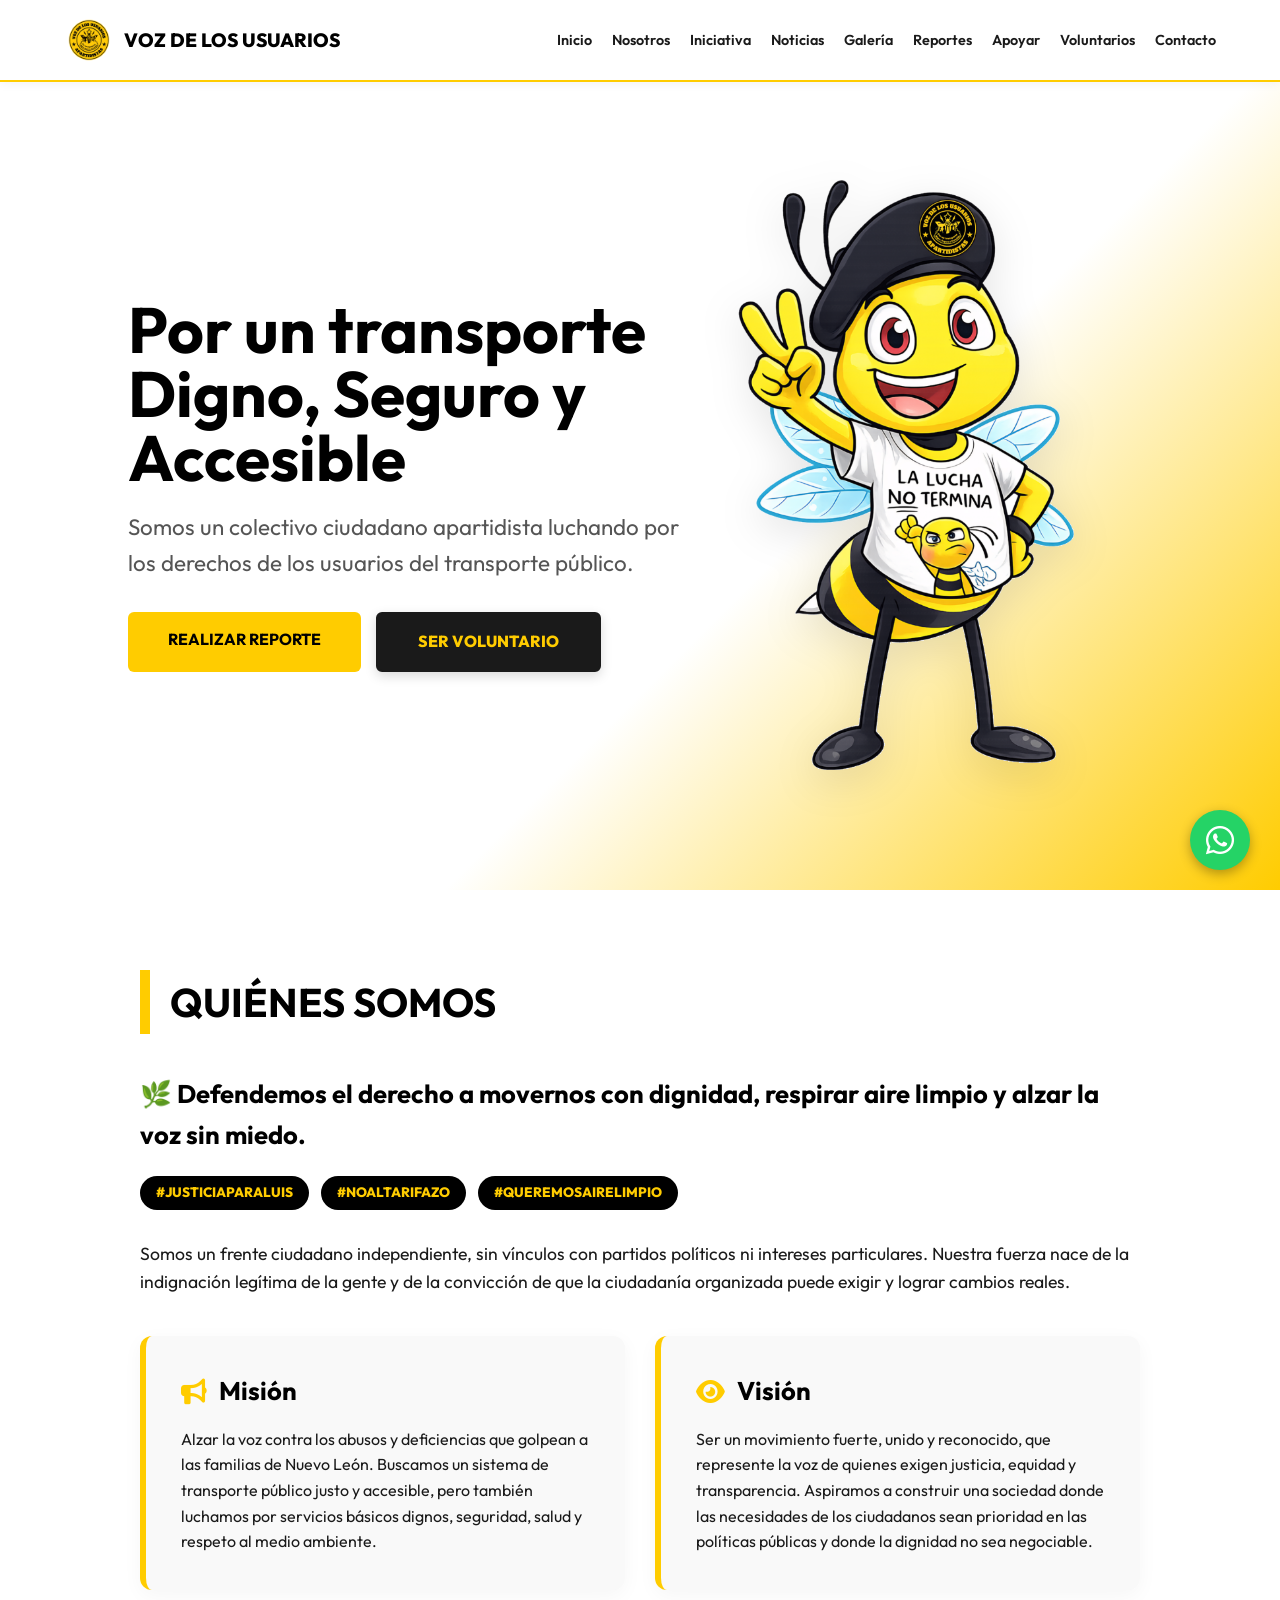
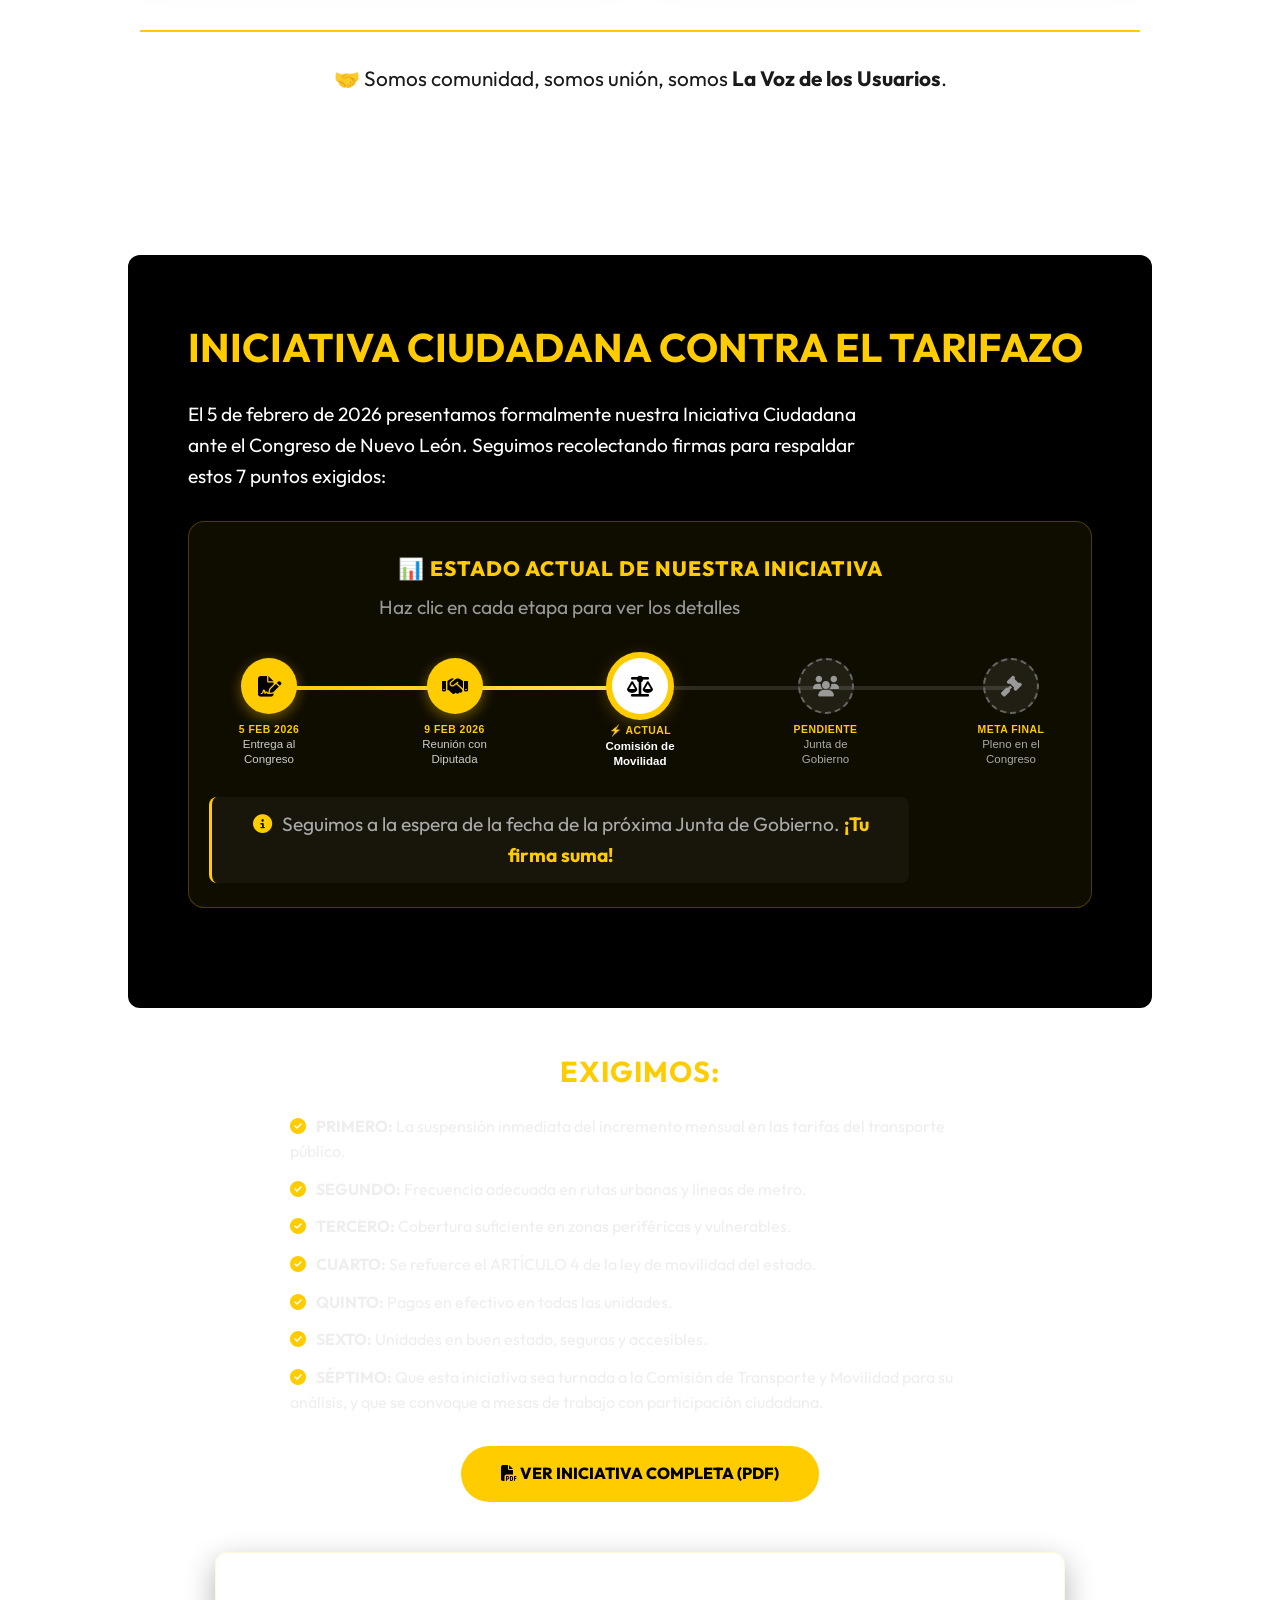
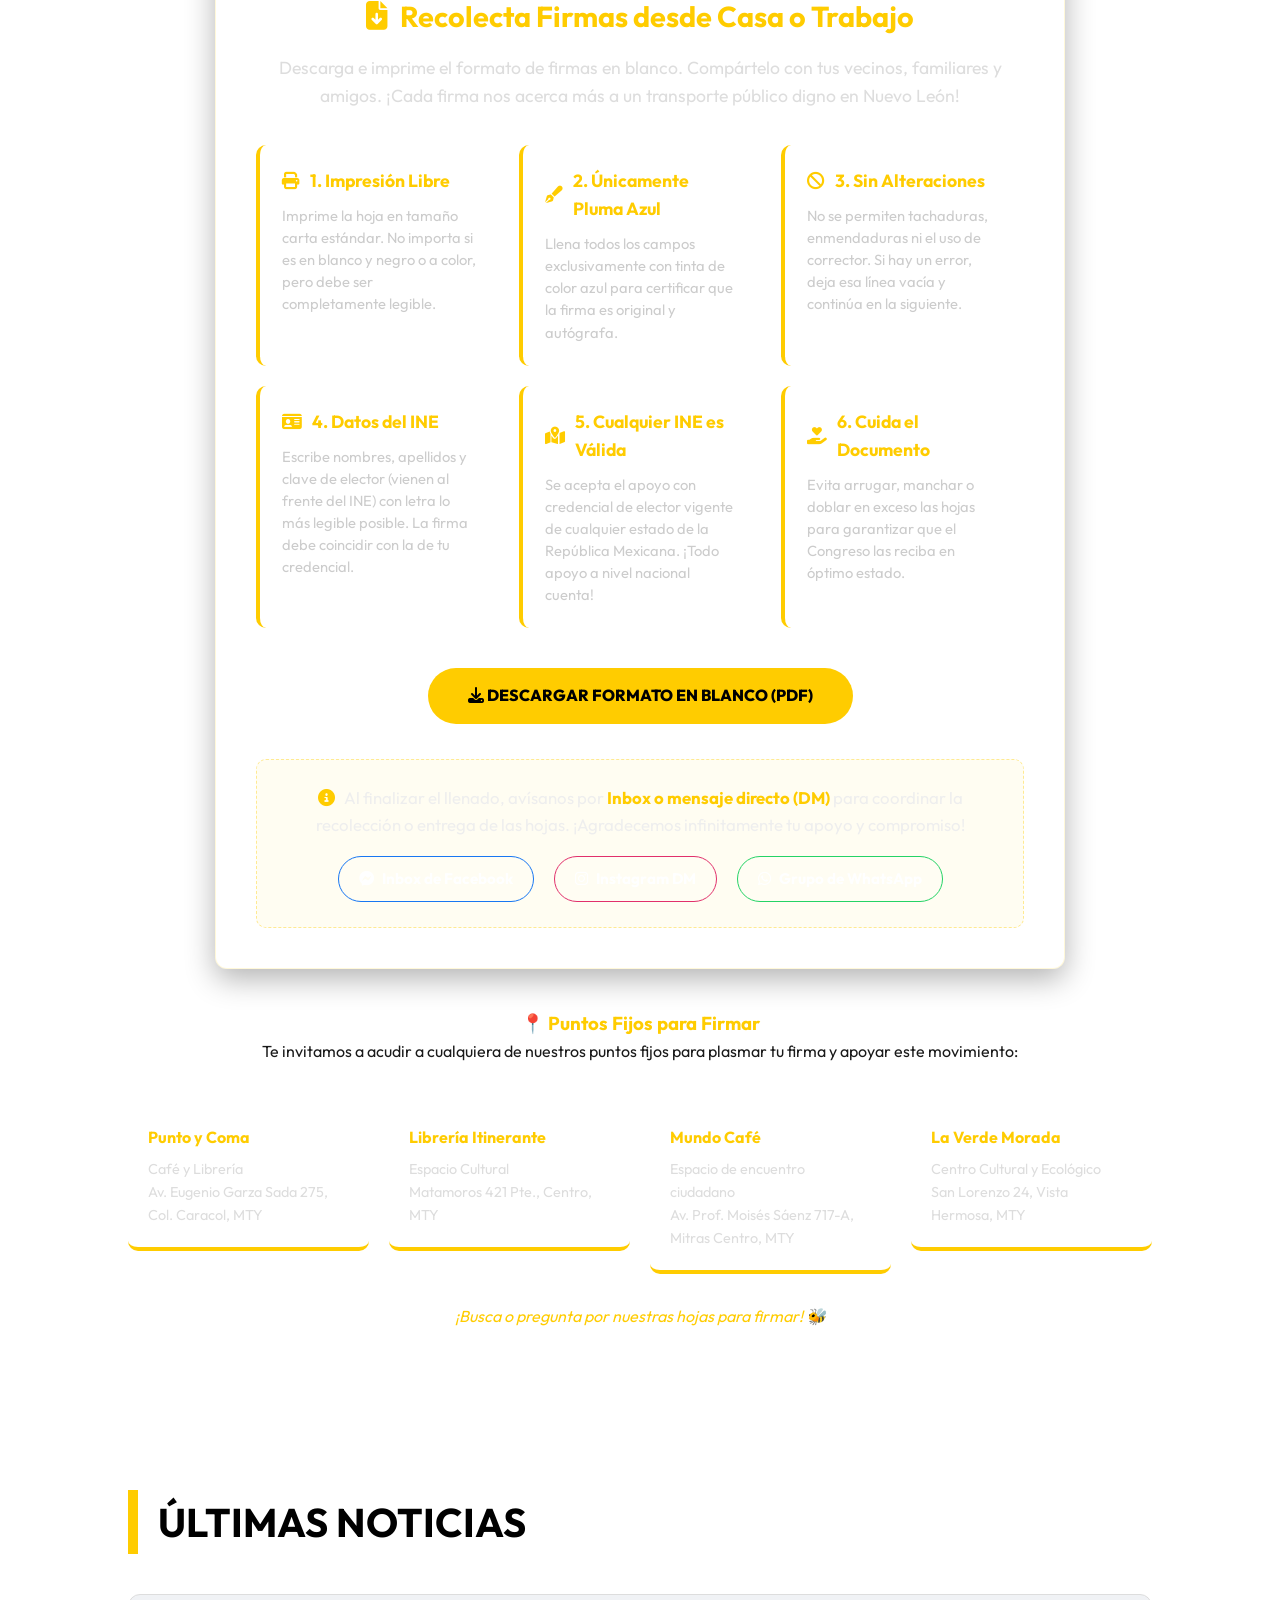
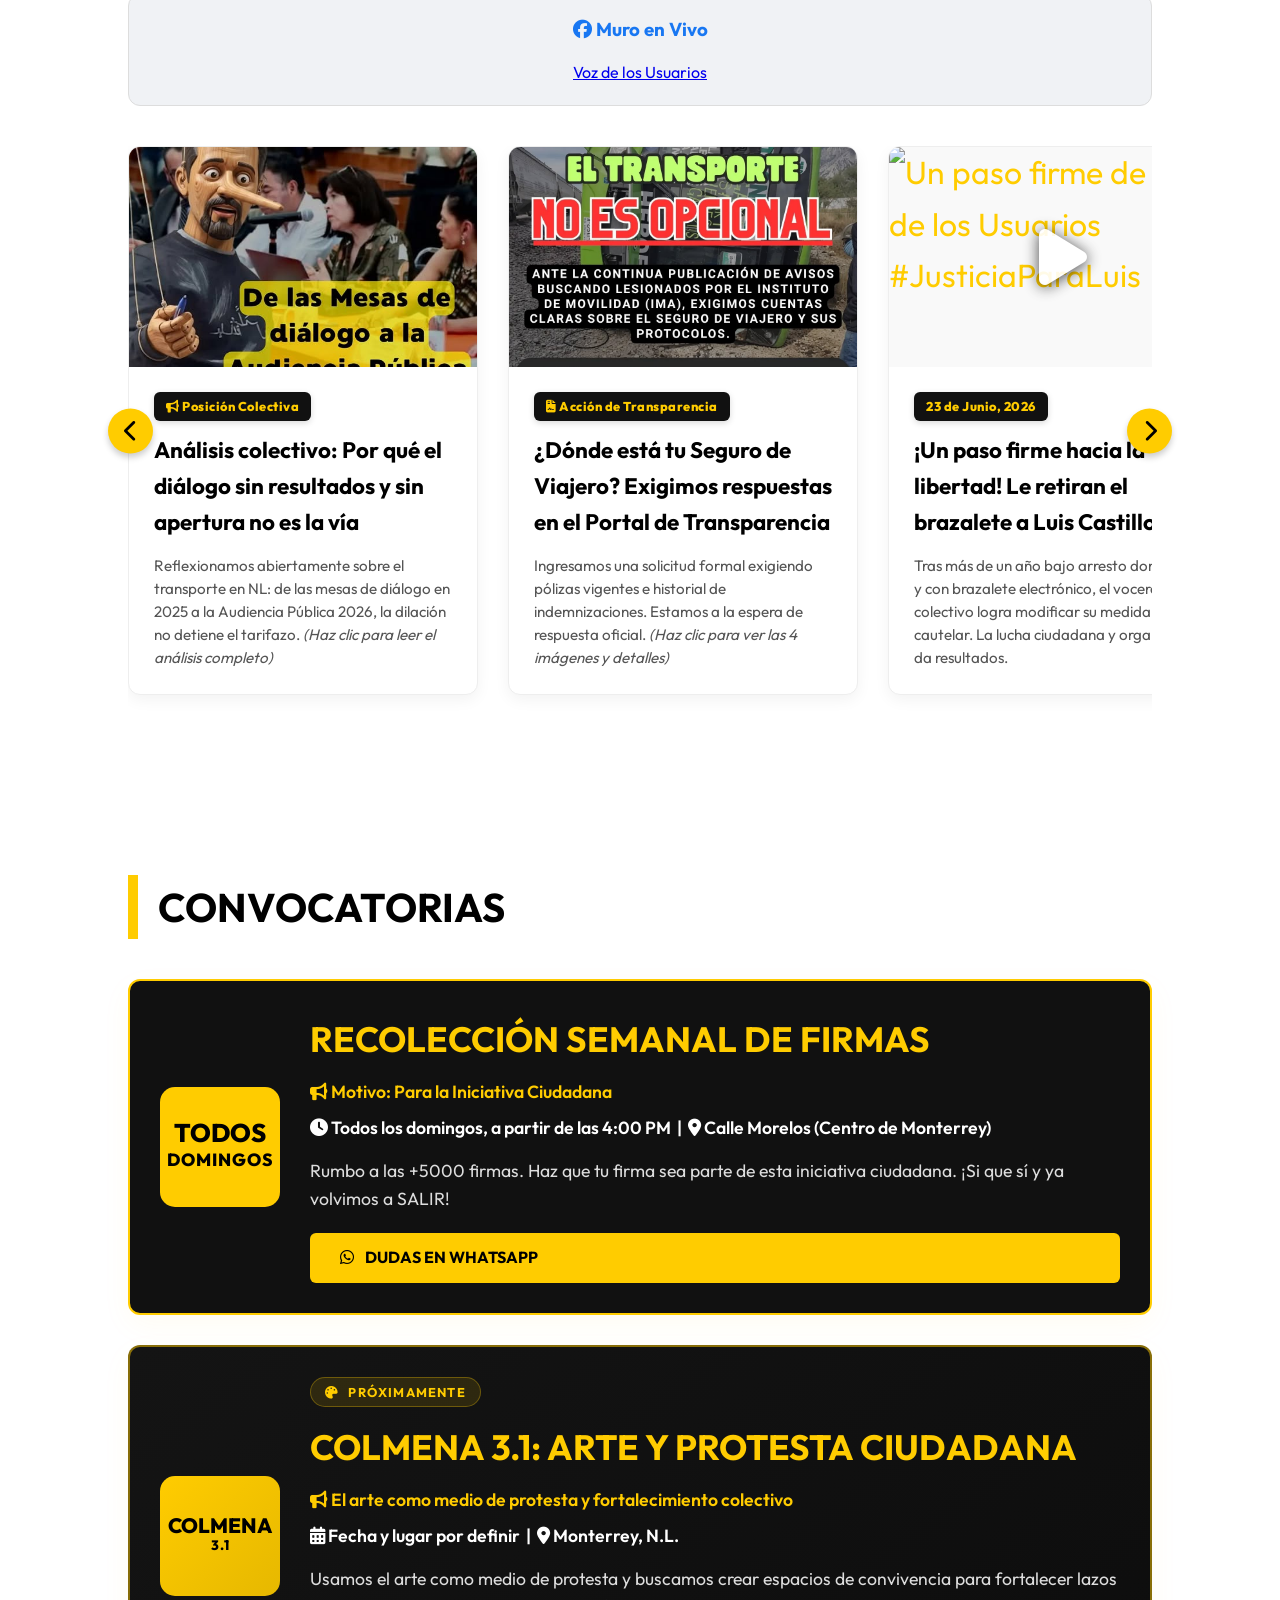
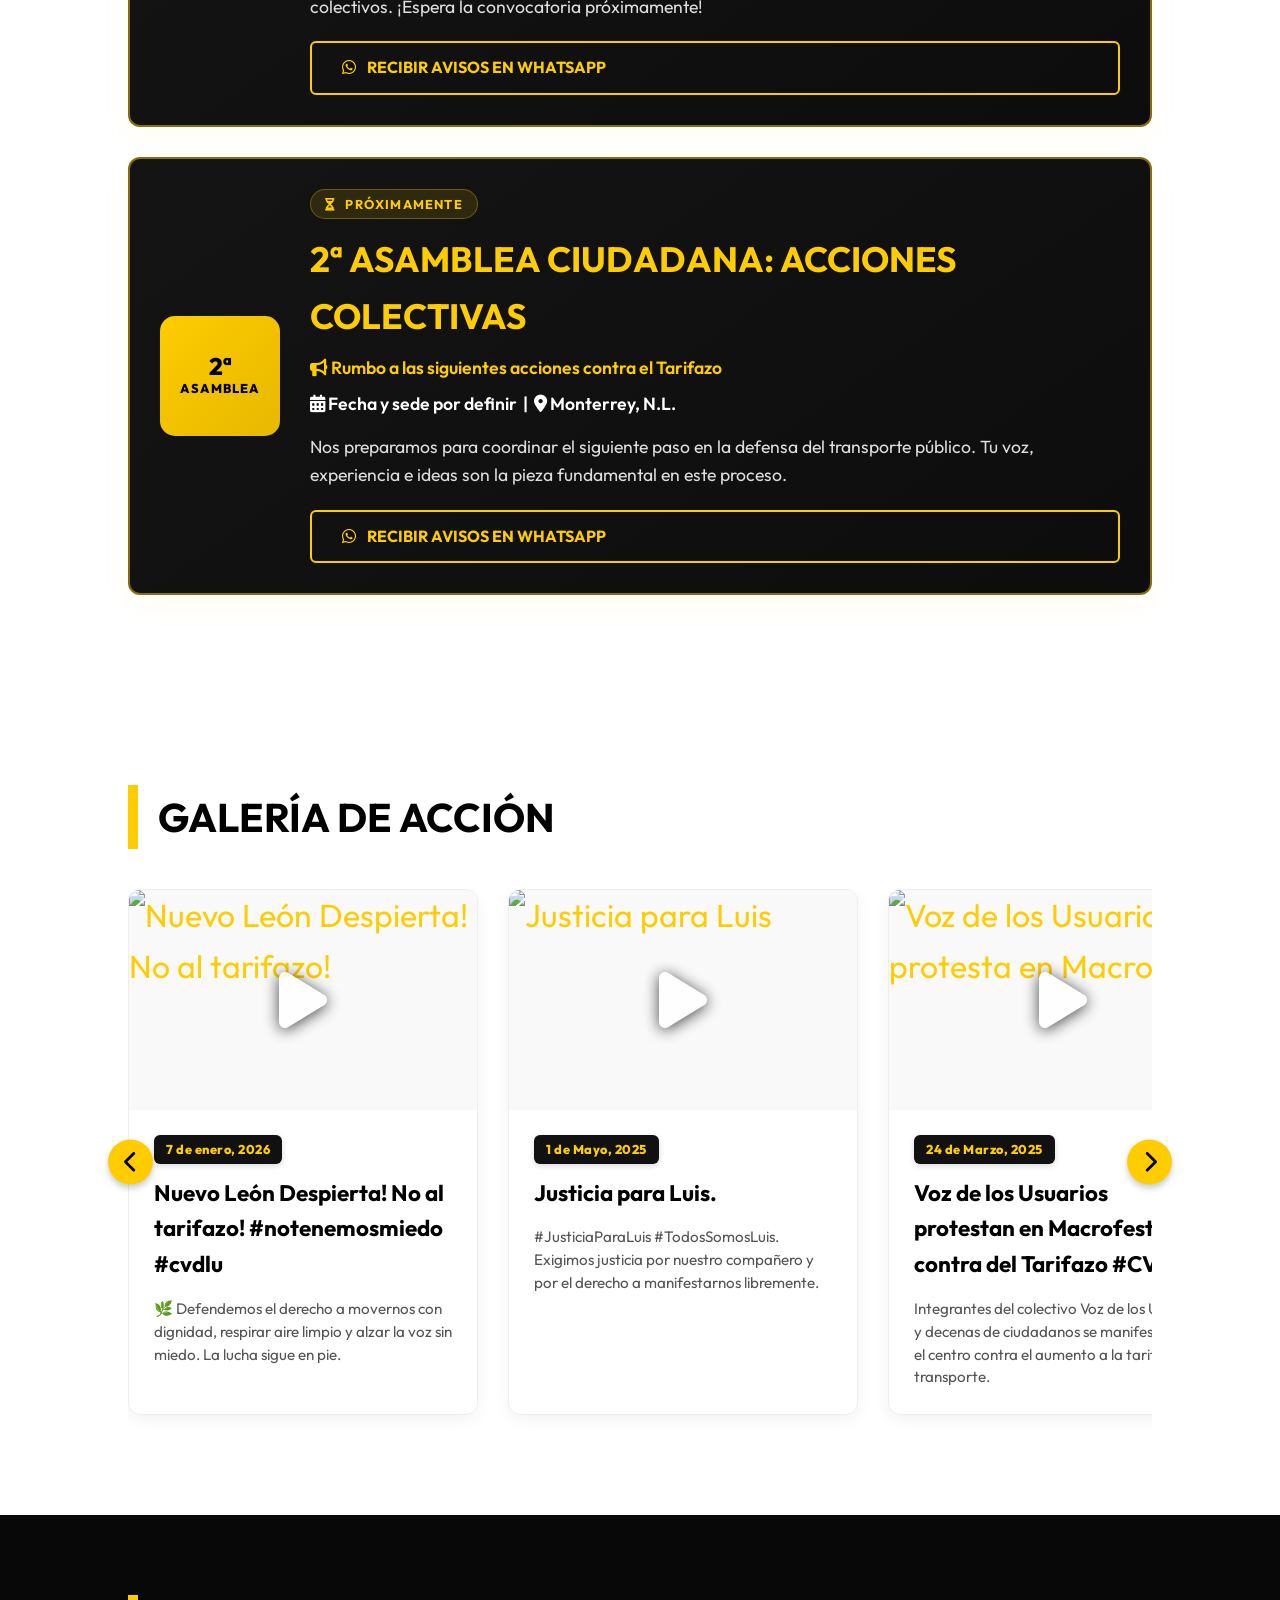
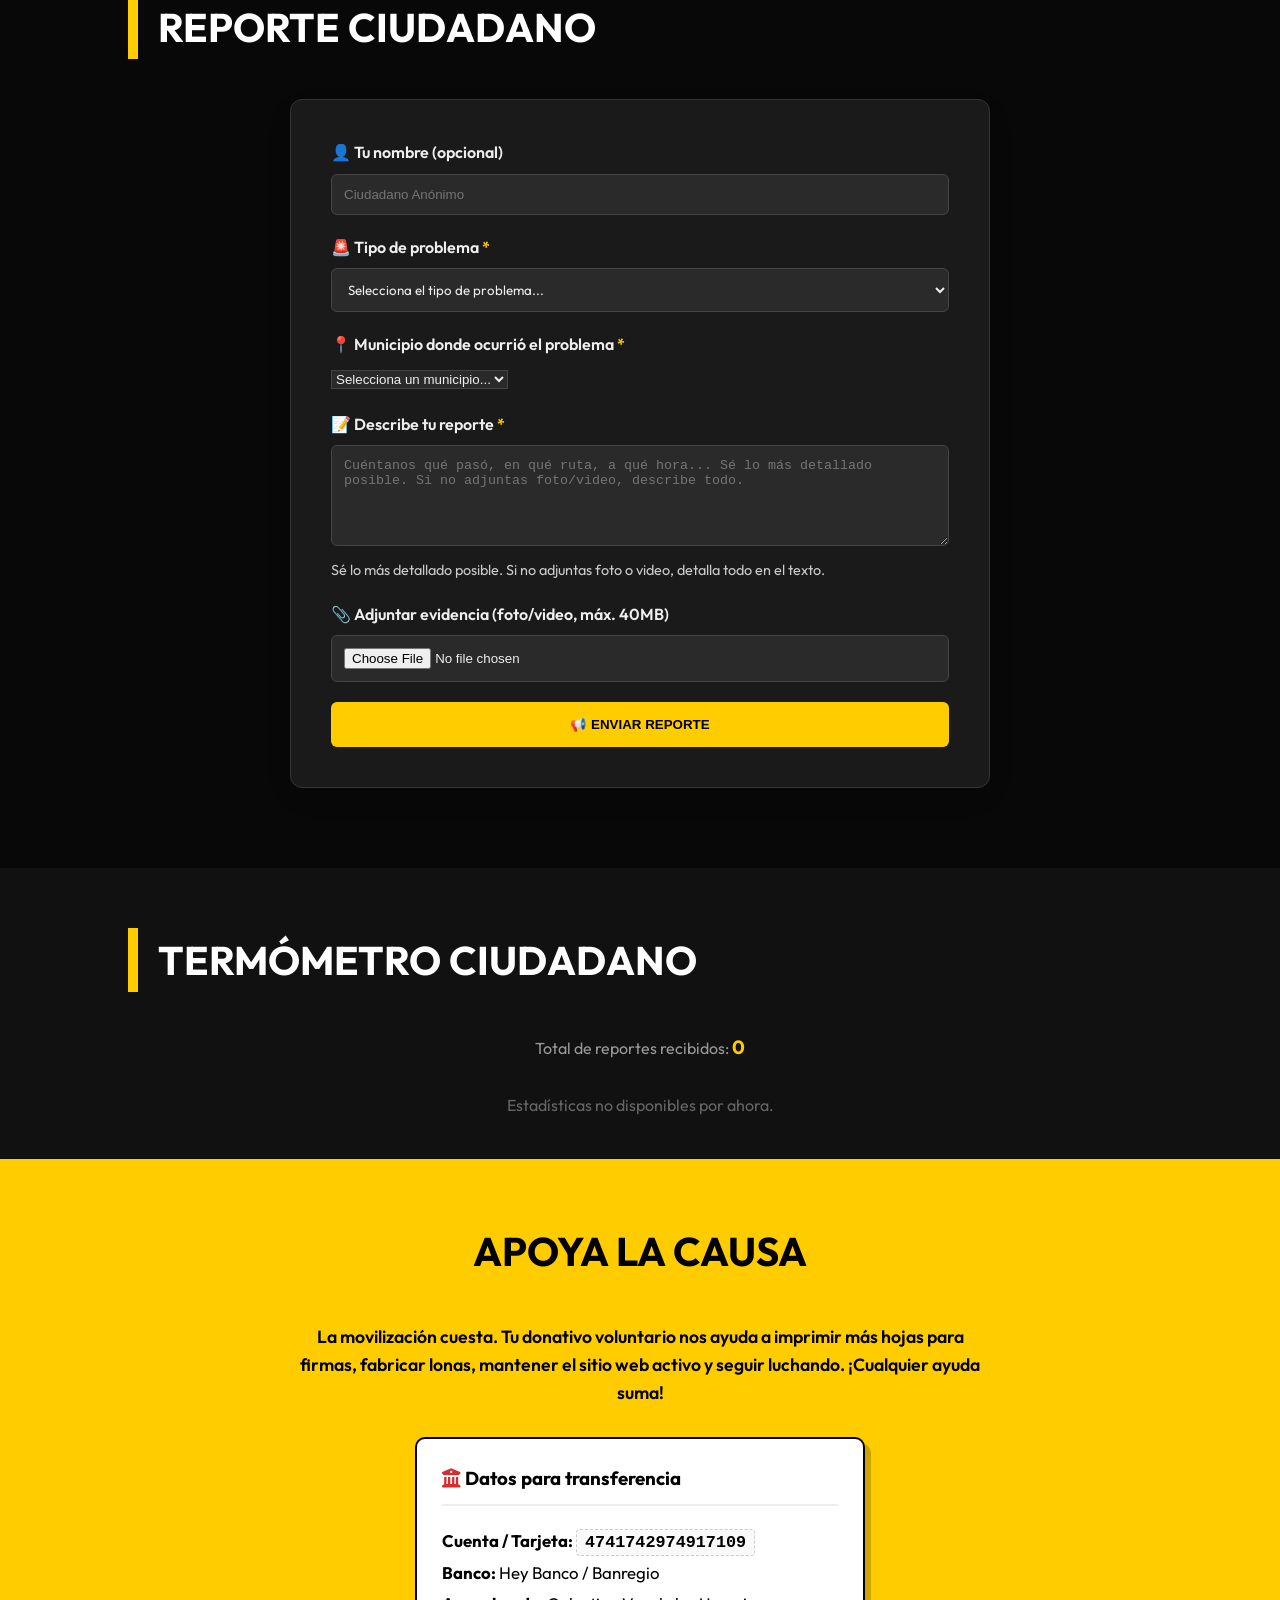
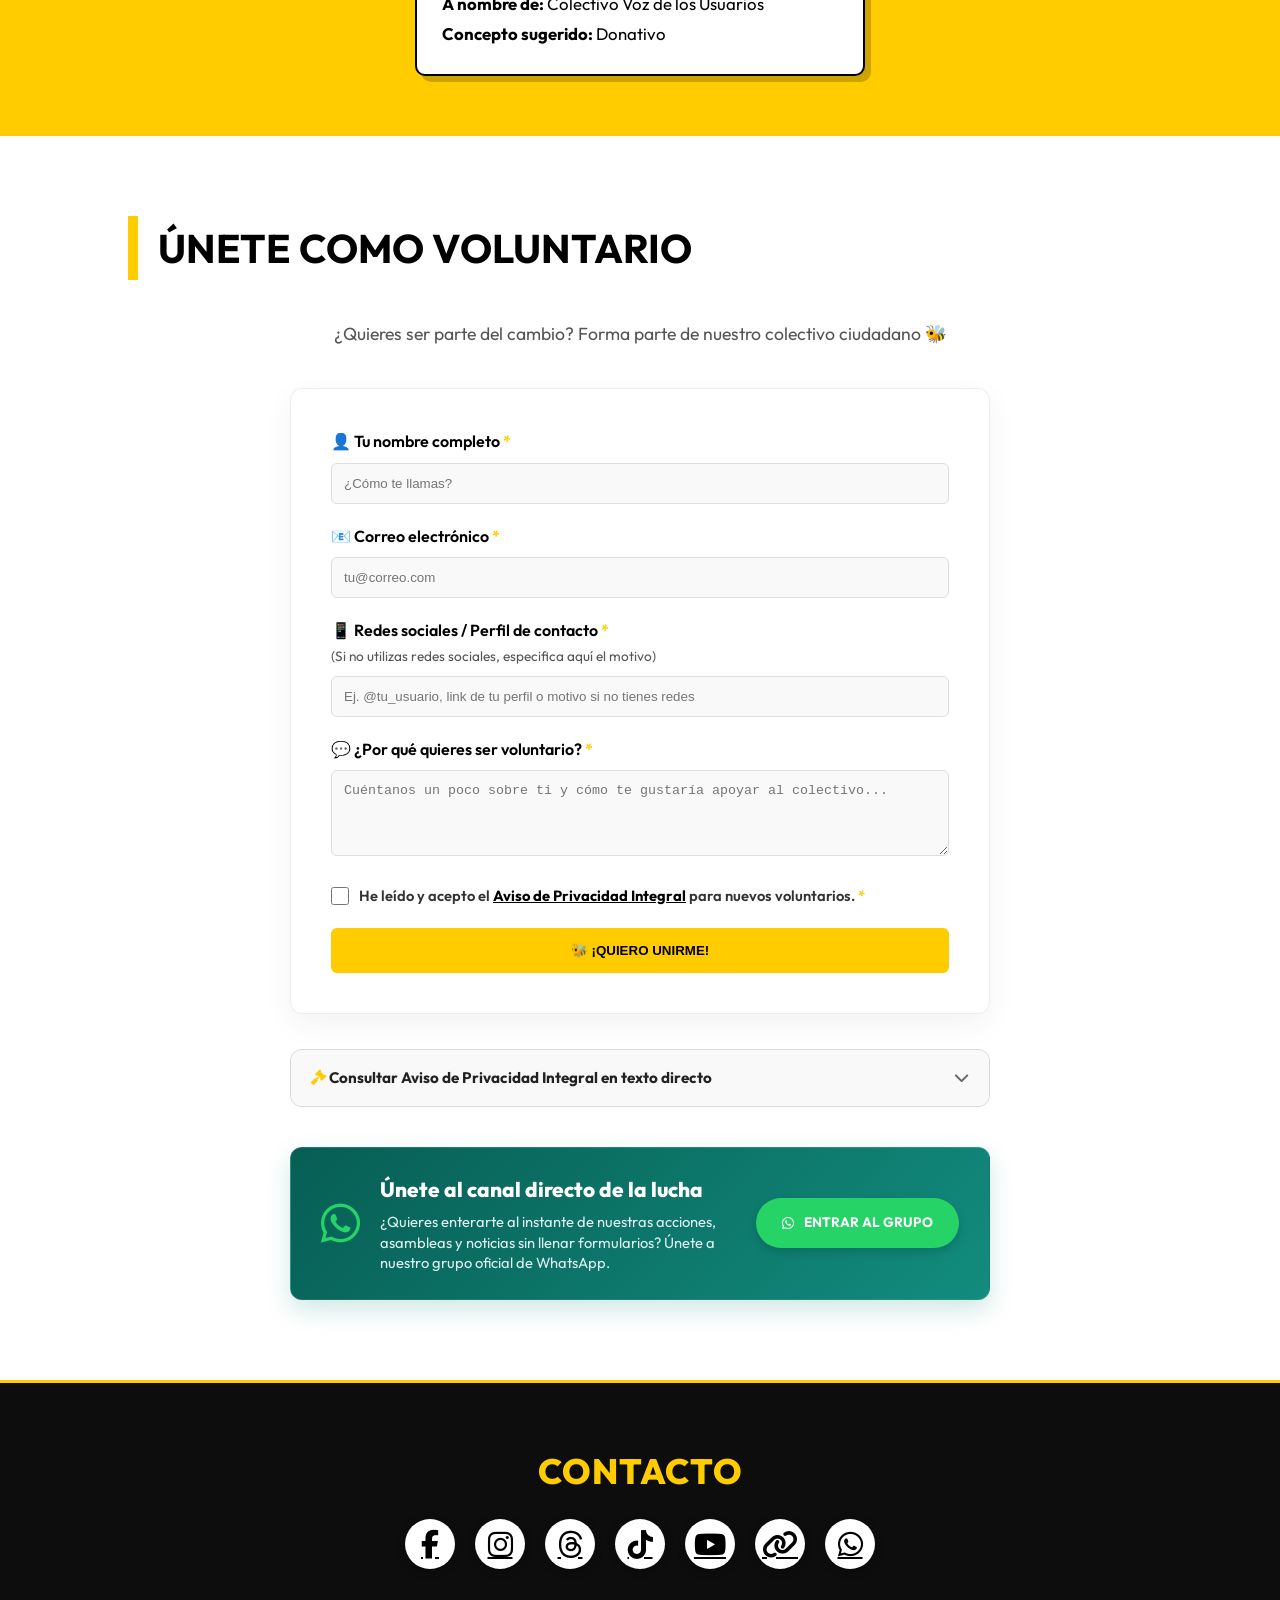
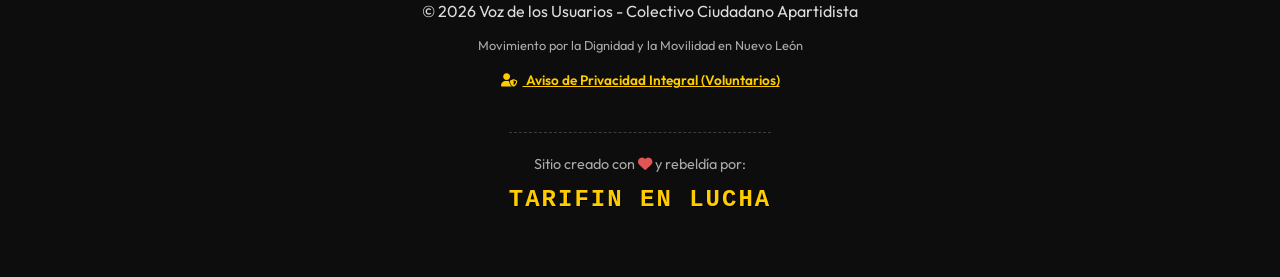
==== commit eeeae3eb: "Fix legibility, color contrast, and modernize design" ====
--- a/index.html
+++ b/index.html
@@ -67,7 +67,7 @@
             <p>Somos un colectivo ciudadano apartidista luchando por los derechos de los usuarios del transporte público.</p>
             <div class="hero-buttons">
                 <a href="#reportes" class="btn-submit" style="text-decoration: none; display: inline-block; width: auto; padding: 15px 40px;">Realizar Reporte</a>
-                <a href="#voluntarios" class="btn-submit" style="text-decoration: none; display: inline-block; width: auto; padding: 15px 40px; background-color: transparent; border: 2px solid var(--primary-color); color: var(--primary-color);">Ser Voluntario</a>
+                <a href="#voluntarios" class="btn-hero-secondary">Ser Voluntario</a>
             </div>
         </div>
         <div class="hero-image">
@@ -735,7 +735,7 @@
                 <input type="email" id="email-voluntario" name="email" placeholder="tu@correo.com" required>
             </div>
             <div class="form-group">
-                <label for="redes-voluntario">📱 Redes sociales / Perfil de contacto <span style="color: var(--primary-color);">*</span> <span style="font-size: 0.85rem; color: #BBB; font-weight: normal; display: block; margin-top: 2px;">(Si no utilizas redes sociales, especifica aquí el motivo)</span></label>
+                <label for="redes-voluntario">📱 Redes sociales / Perfil de contacto <span style="color: var(--primary-color);">*</span> <span style="font-size: 0.85rem; color: #555; font-weight: normal; display: block; margin-top: 2px;">(Si no utilizas redes sociales, especifica aquí el motivo)</span></label>
                 <input type="text" id="redes-voluntario" name="redes" placeholder="Ej. @tu_usuario, link de tu perfil o motivo si no tienes redes" required>
             </div>
             <div class="form-group">
@@ -824,7 +824,7 @@
             <a href="https://wa.me/528127176117" target="_blank" rel="noopener noreferrer" title="WhatsApp"><i class="fab fa-whatsapp"></i></a>
         </div>
         <p>&copy; 2026 Voz de los Usuarios - Colectivo Ciudadano Apartidista</p>
-        <p style="font-size: 0.8rem; margin-top: 10px; color: #999;">Movimiento por la Dignidad y la Movilidad en Nuevo León</p>
+        <p style="font-size: 0.8rem; margin-top: 10px; color: #AAA;">Movimiento por la Dignidad y la Movilidad en Nuevo León</p>
         <p style="font-size: 0.85rem; margin-top: 15px;">
             <a href="javascript:void(0)" onclick="abrirModalPrivacidad()" style="color: var(--primary-color); text-decoration: underline; font-weight: 600;">
                 <i class="fas fa-user-shield" style="margin-right: 5px;"></i> Aviso de Privacidad Integral (Voluntarios)
--- a/style.css
+++ b/style.css
@@ -107,6 +107,29 @@
     gap: 15px;
     flex-wrap: wrap;
     justify-content: flex-start;
+}
+
+.btn-hero-secondary {
+    text-decoration: none;
+    display: inline-block;
+    width: auto;
+    padding: 15px 40px;
+    background-color: #1A1A1A;
+    border: 2px solid #1A1A1A;
+    color: var(--primary-color);
+    border-radius: 6px;
+    font-weight: 800;
+    text-transform: uppercase;
+    transition: all 0.3s ease;
+    box-shadow: 0 4px 12px rgba(0,0,0,0.15);
+}
+
+.btn-hero-secondary:hover {
+    background-color: var(--primary-color);
+    border-color: var(--primary-color);
+    color: #000;
+    transform: translateY(-2px);
+    box-shadow: 0 6px 18px rgba(255, 204, 0, 0.3);
 }
 
 .hero-image img {
@@ -346,10 +369,16 @@
 }
 
 .card-date {
-    font-size: 0.85rem;
-    color: var(--primary-color);
-    font-weight: 700;
-    margin-bottom: 10px;
+    font-size: 0.8rem;
+    background: #111111;
+    color: var(--primary-color);
+    padding: 4px 12px;
+    border-radius: 6px;
+    font-weight: 800;
+    display: inline-block;
+    margin-bottom: 12px;
+    letter-spacing: 0.5px;
+    box-shadow: 0 2px 6px rgba(0, 0, 0, 0.15);
 }
 
 .card-content h3 {
@@ -549,9 +578,23 @@
 /* Footer & Social */
 footer {
     padding: 60px 10%;
-    background: #F9F9F9;
-    border-top: 1px solid #EEE;
+    background: #0d0d0d;
+    border-top: 3px solid var(--primary-color);
     text-align: center;
+    color: #FFF;
+}
+
+footer h2 {
+    color: var(--primary-color);
+    margin-bottom: 20px;
+    font-size: 2.2rem;
+    font-weight: 800;
+    text-transform: uppercase;
+    letter-spacing: 1px;
+}
+
+footer p {
+    color: #DDD;
 }
 
 .social-links {
@@ -573,25 +616,26 @@
     justify-content: center;
     border-radius: 50%;
     background: #FFF;
-    box-shadow: 0 2px 8px rgba(0,0,0,0.1);
+    box-shadow: 0 2px 8px rgba(0,0,0,0.3);
 }
 
 .social-links a:hover {
-    color: var(--primary-color);
-    background: #000;
+    color: #000;
+    background: var(--primary-color);
     transform: scale(1.1);
+    box-shadow: 0 0 15px rgba(255, 204, 0, 0.4);
 }
 
 .creative-signature {
     margin-top: 40px;
     padding-top: 20px;
-    border-top: 1px dashed #DDD;
+    border-top: 1px dashed rgba(255, 255, 255, 0.2);
     display: inline-block;
 }
 
 .creative-signature p {
     font-size: 0.9rem;
-    color: #666;
+    color: #AAA;
     margin-bottom: 5px;
 }
 
@@ -926,8 +970,8 @@
 
 .progreso-step.pendiente .step-circulo {
     background: rgba(255,255,255,0.08);
-    color: #666;
-    border: 2px dashed #444;
+    color: #999;
+    border: 2px dashed #666;
 }
 
 .pulso-ring {
@@ -967,7 +1011,7 @@
     line-height: 1.3;
 }
 
-.progreso-step.pendiente .step-nombre { color: #555; }
+.progreso-step.pendiente .step-nombre { color: #AAA; }
 .progreso-step.activo    .step-nombre { color: #FFF; font-weight: 700; }
 
 .progreso-nota {
@@ -2311,6 +2355,31 @@
     margin-bottom: 5px;
 }
 
+.privacy-accordion-content .privacidad-alerta-salud {
+    background: #fff5f5;
+    border: 1px solid #f5c6cb;
+    border-left: 4px solid #dc3545;
+    padding: 15px 18px;
+    border-radius: 8px;
+    margin-top: 15px;
+}
+
+.privacy-accordion-content .privacidad-alerta-salud h4 {
+    color: #b02a37;
+    margin-bottom: 8px;
+    font-size: 0.95rem;
+    display: flex;
+    align-items: center;
+    gap: 8px;
+}
+
+.privacy-accordion-content .privacidad-alerta-salud p {
+    color: #842029;
+    font-size: 0.88rem;
+    margin-bottom: 6px;
+    line-height: 1.5;
+}
+
 @media (max-width: 768px) {
     .tabla-row {
         grid-template-columns: 1fr;
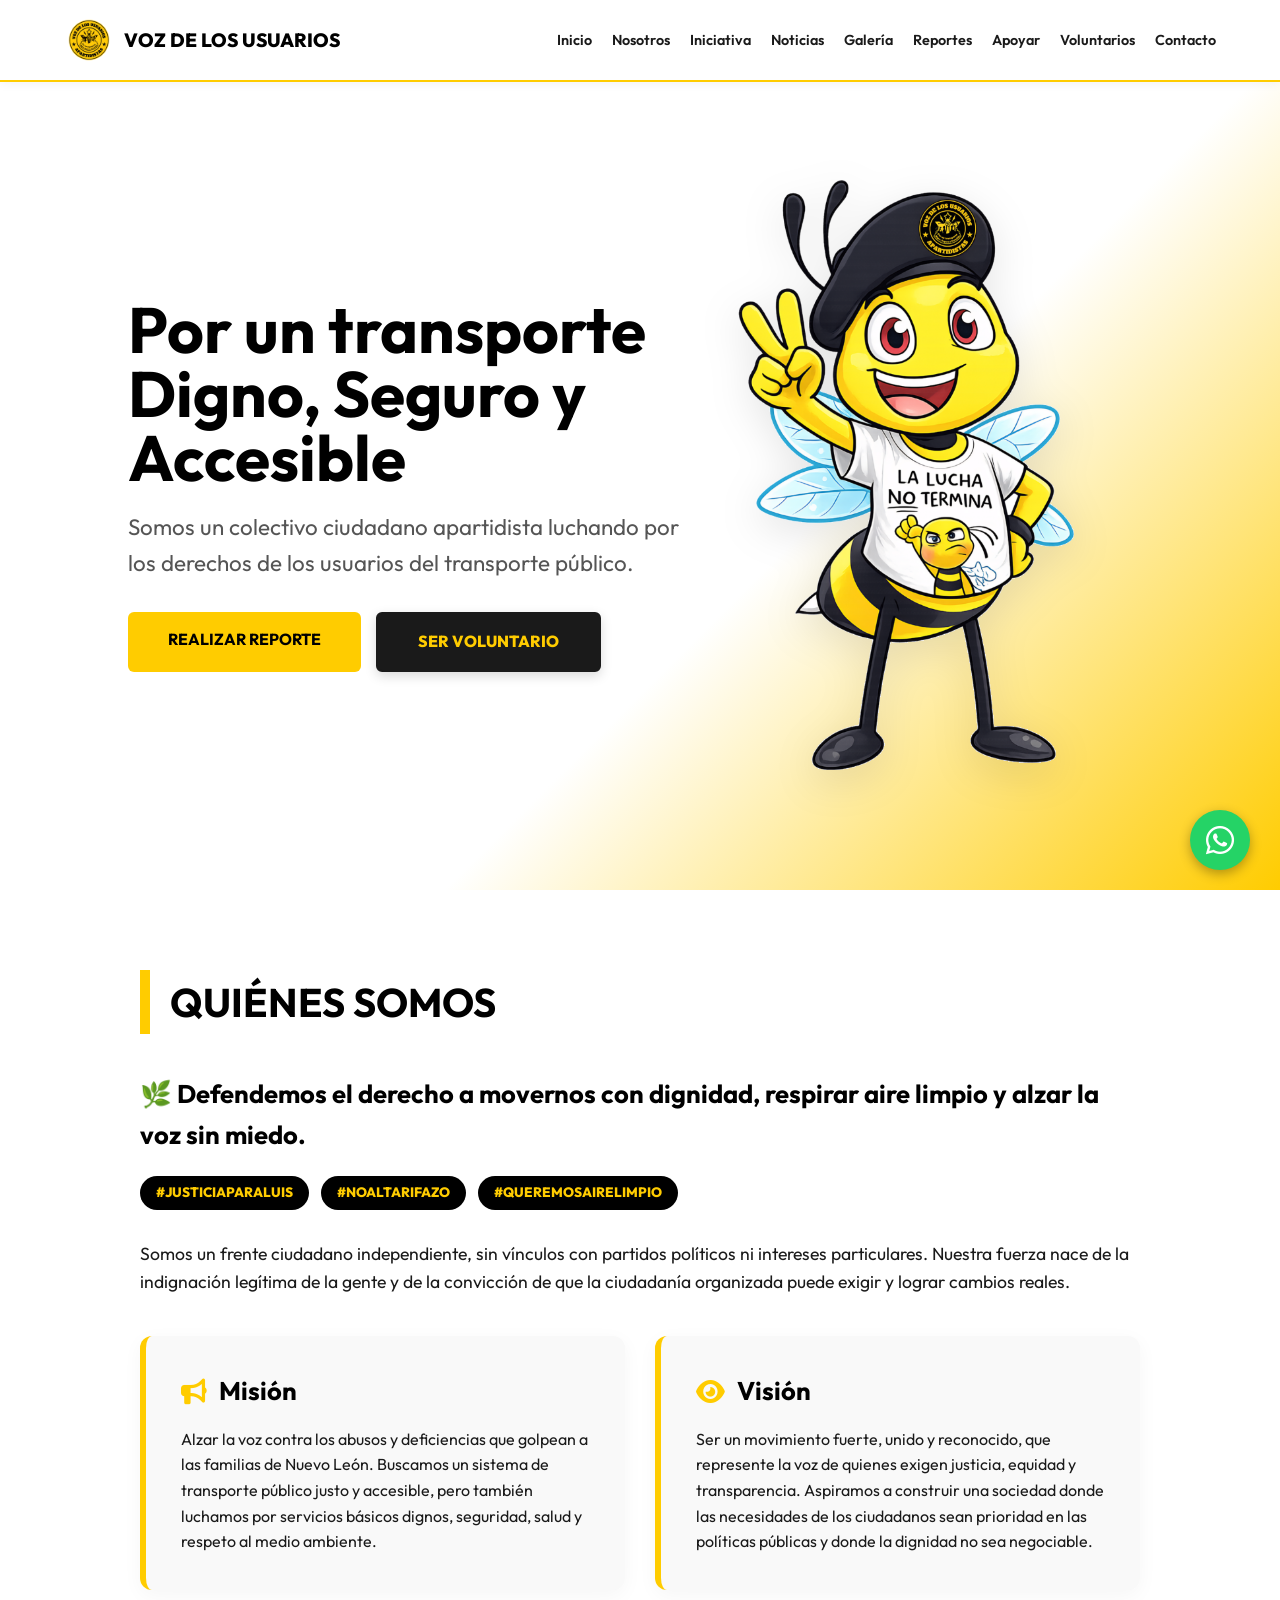
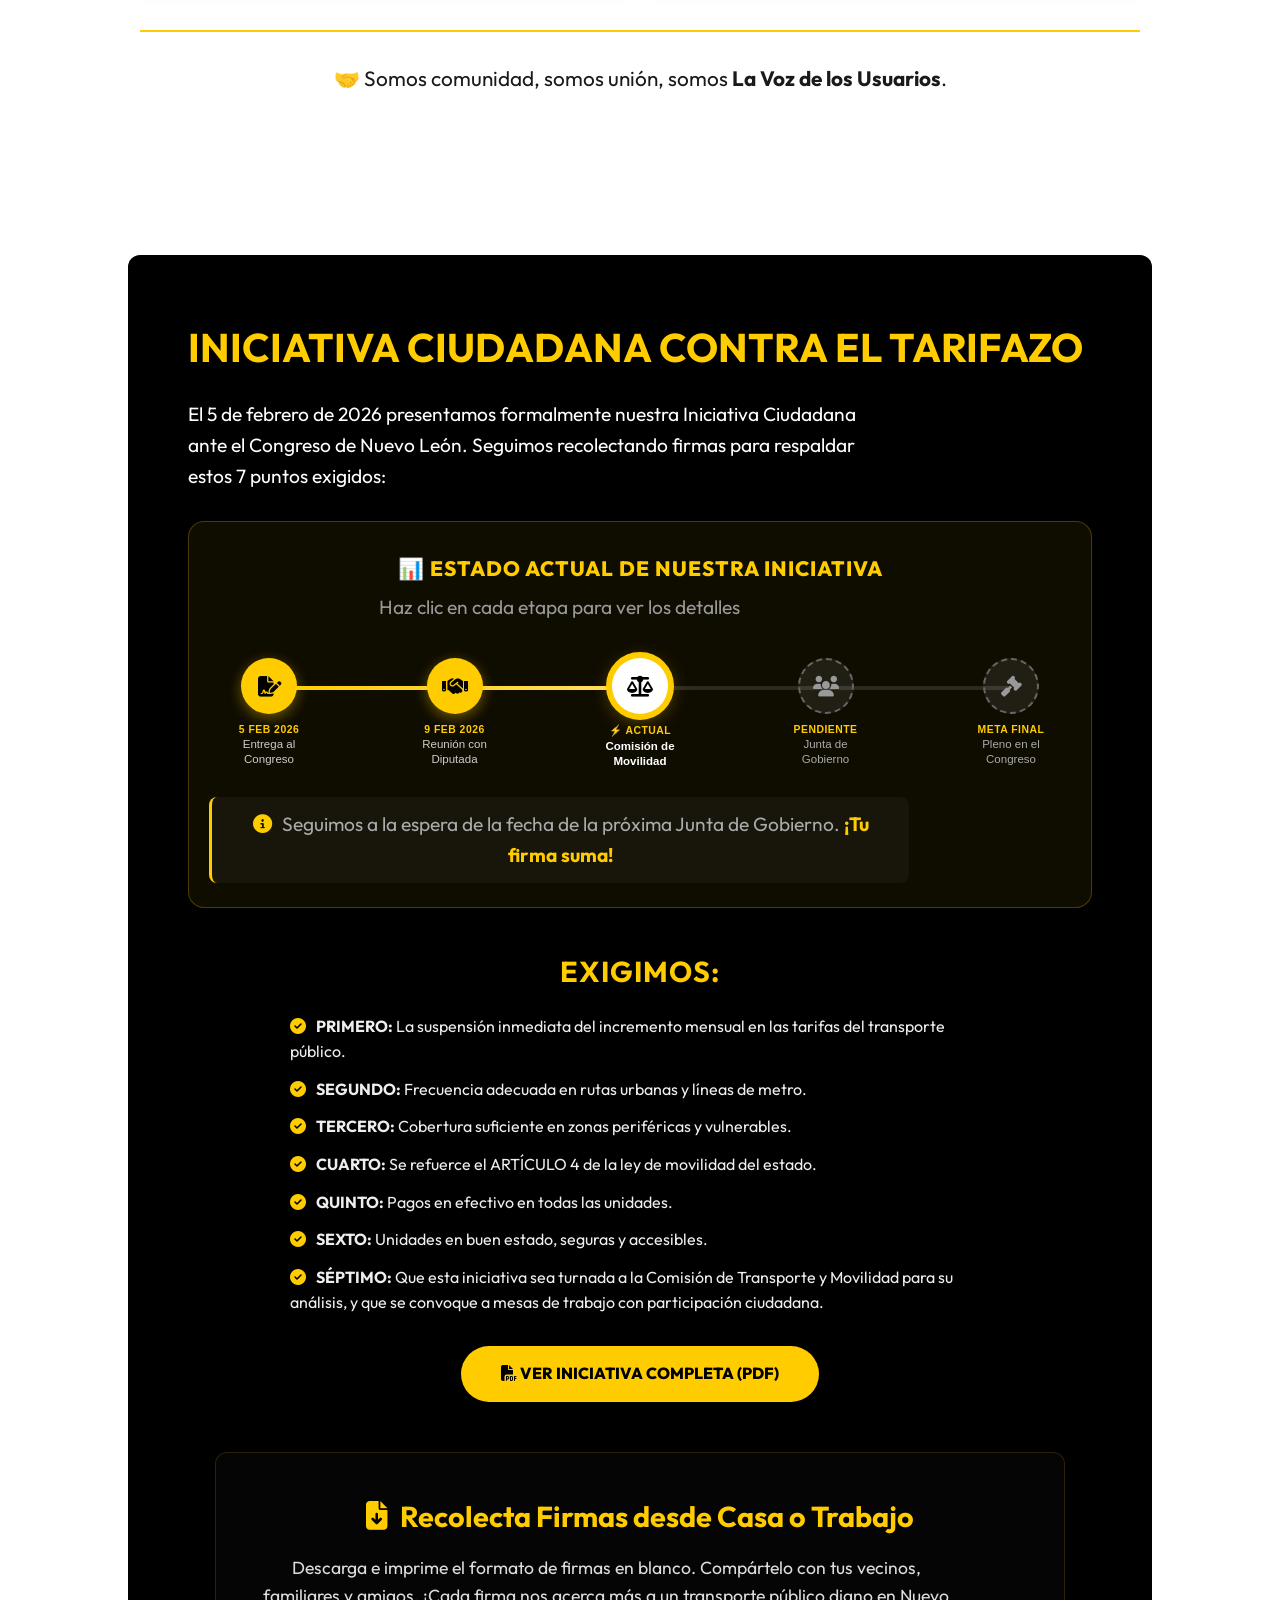
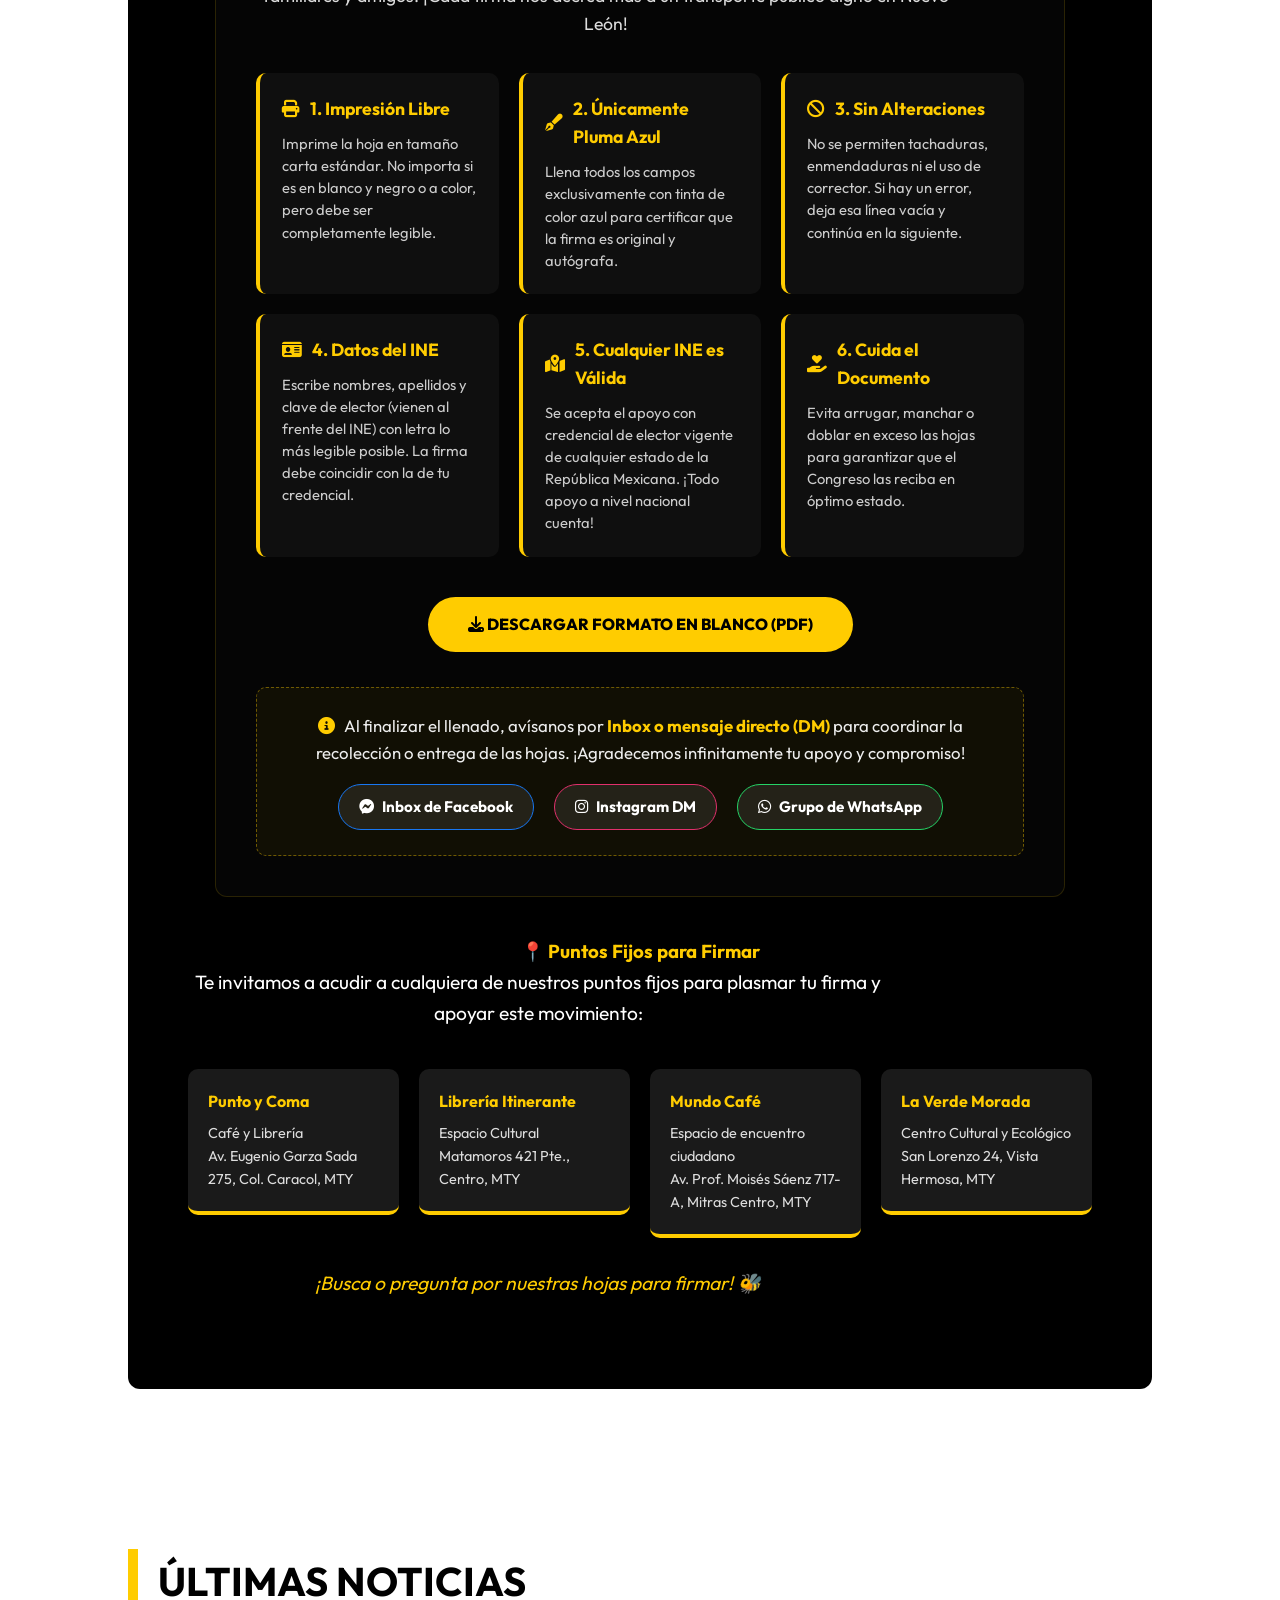
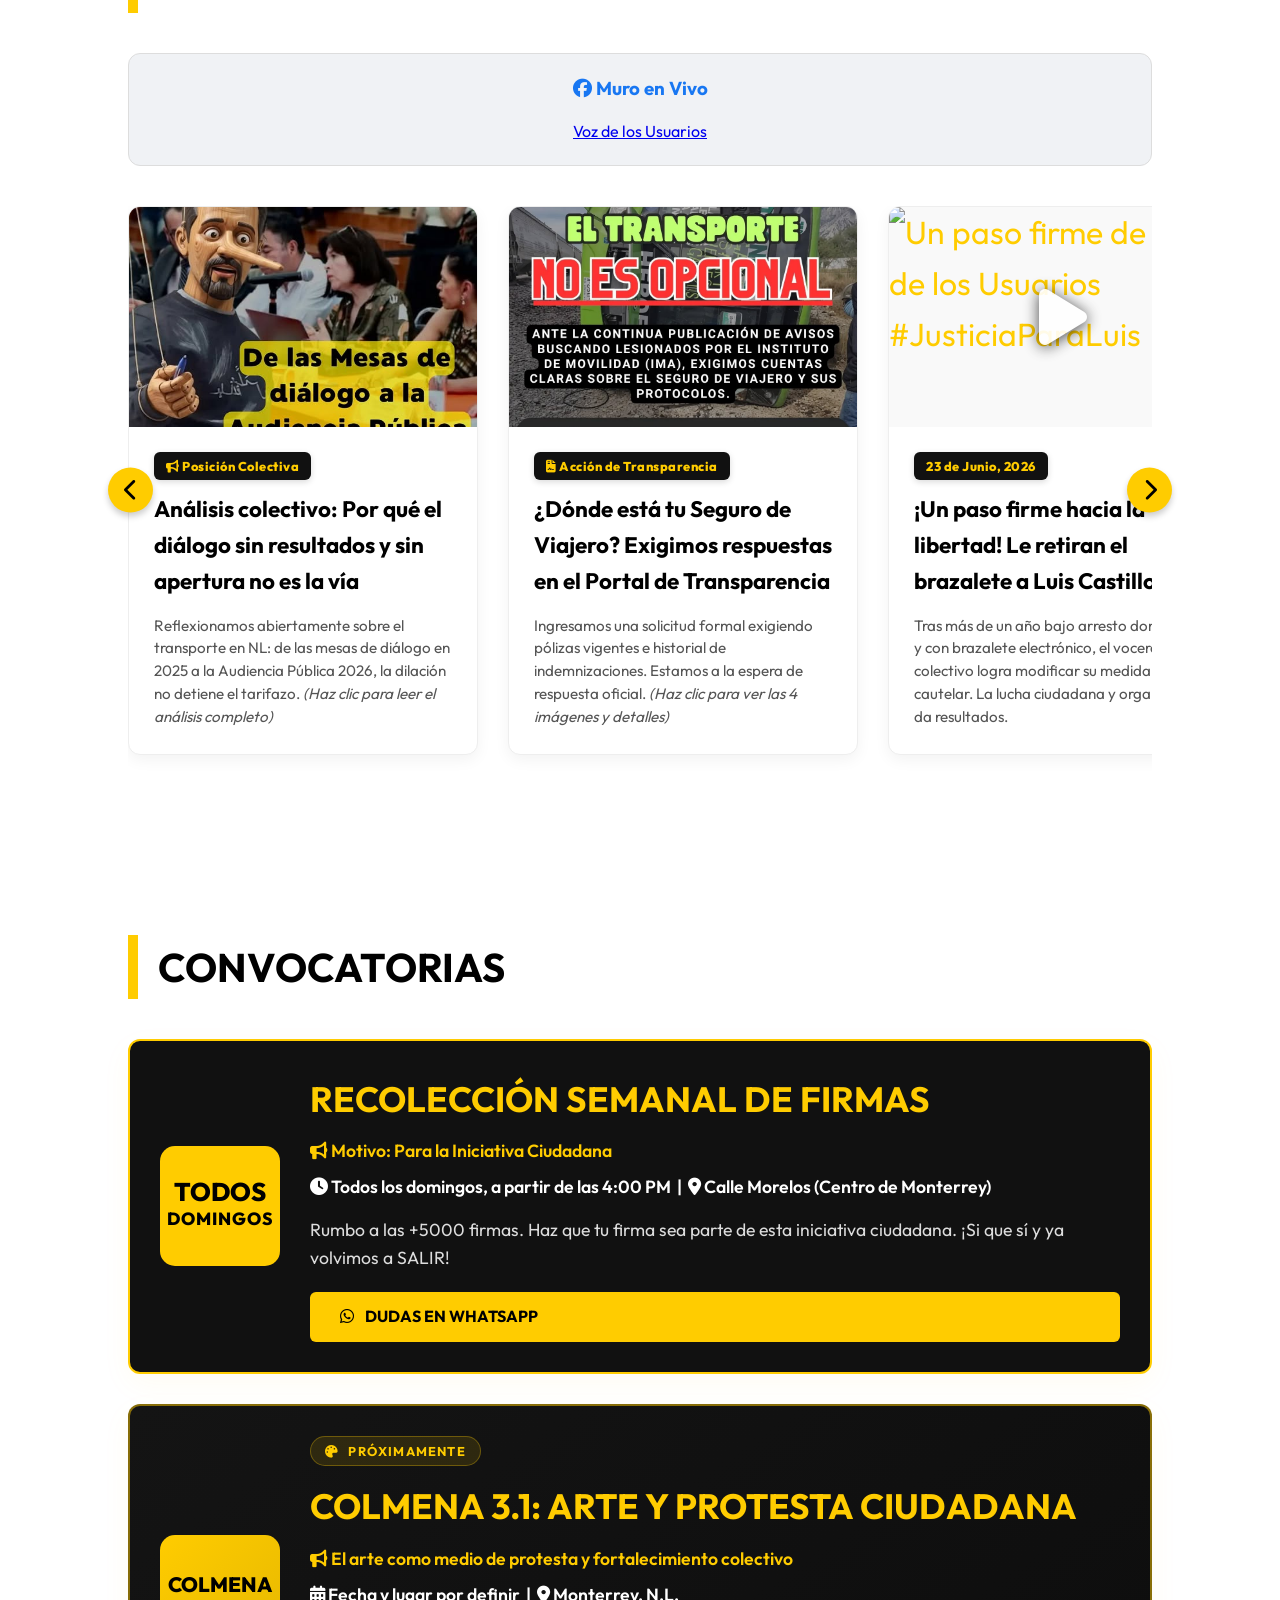
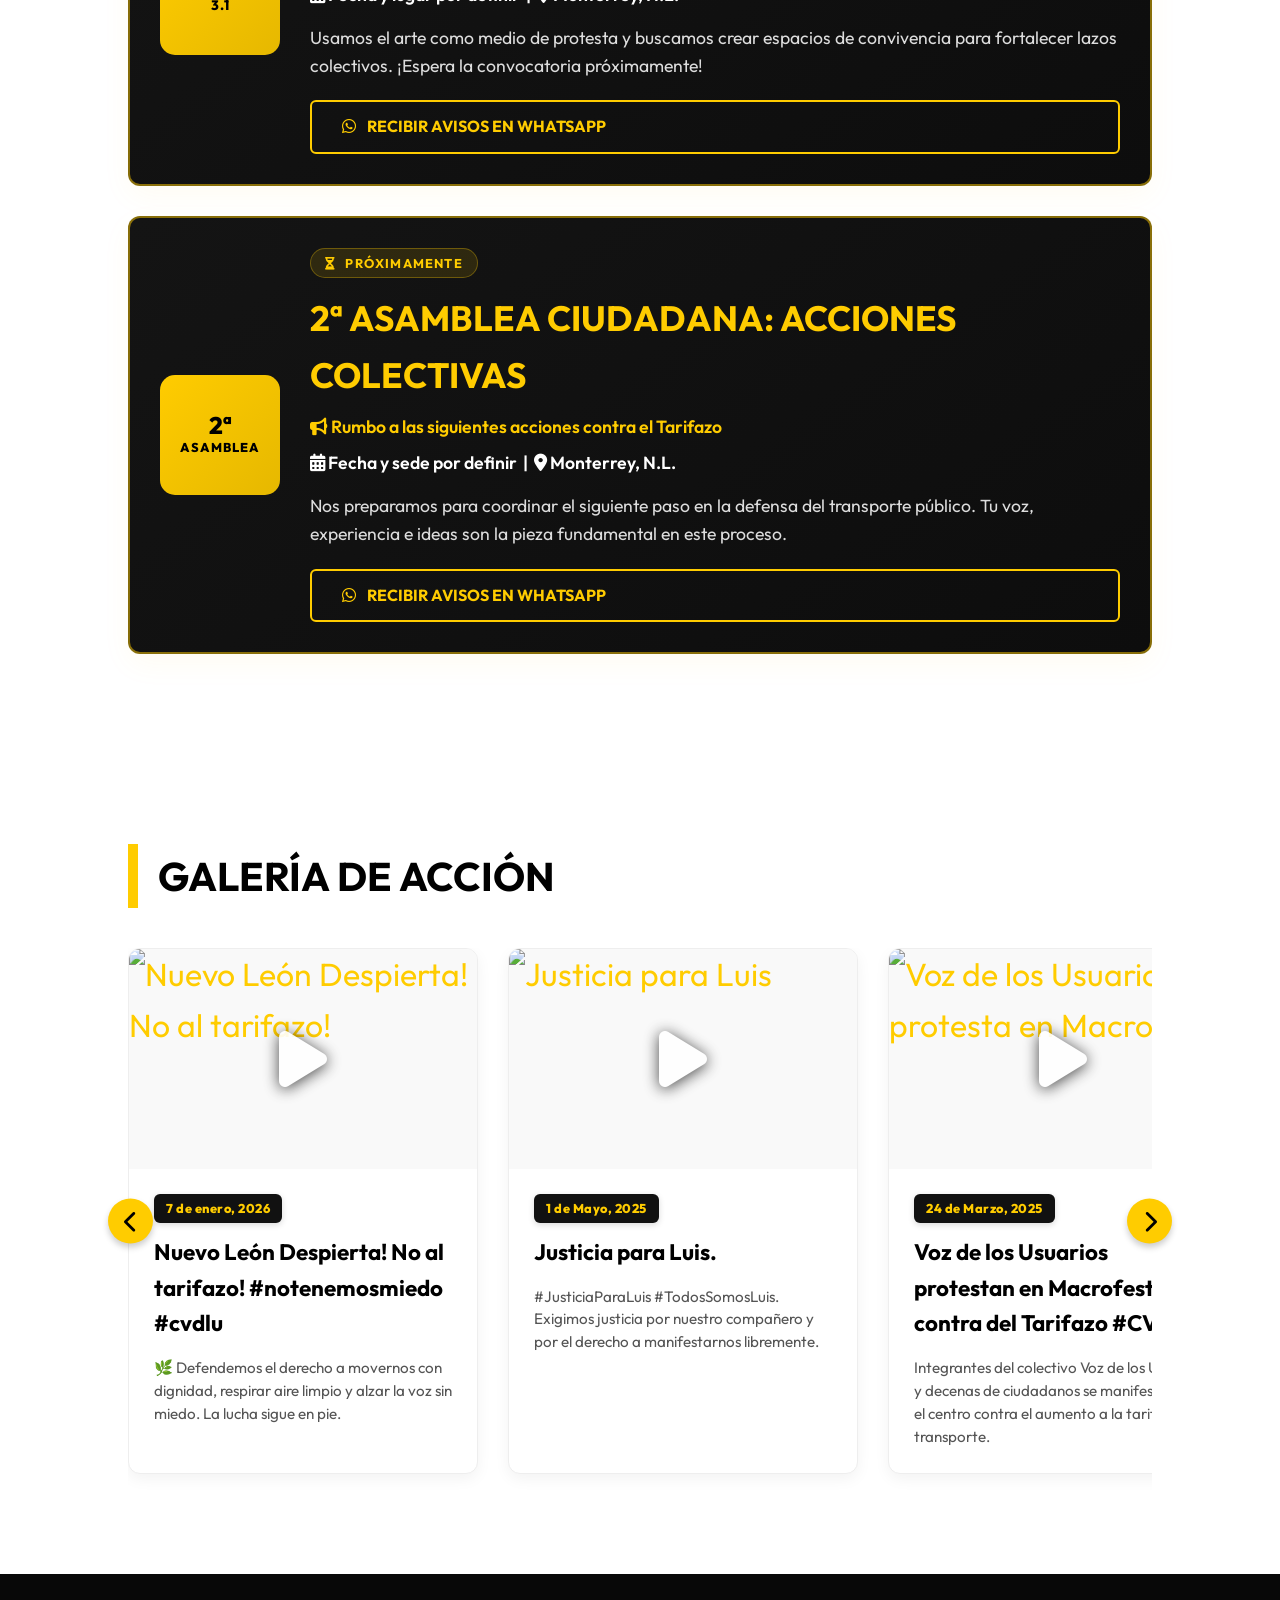
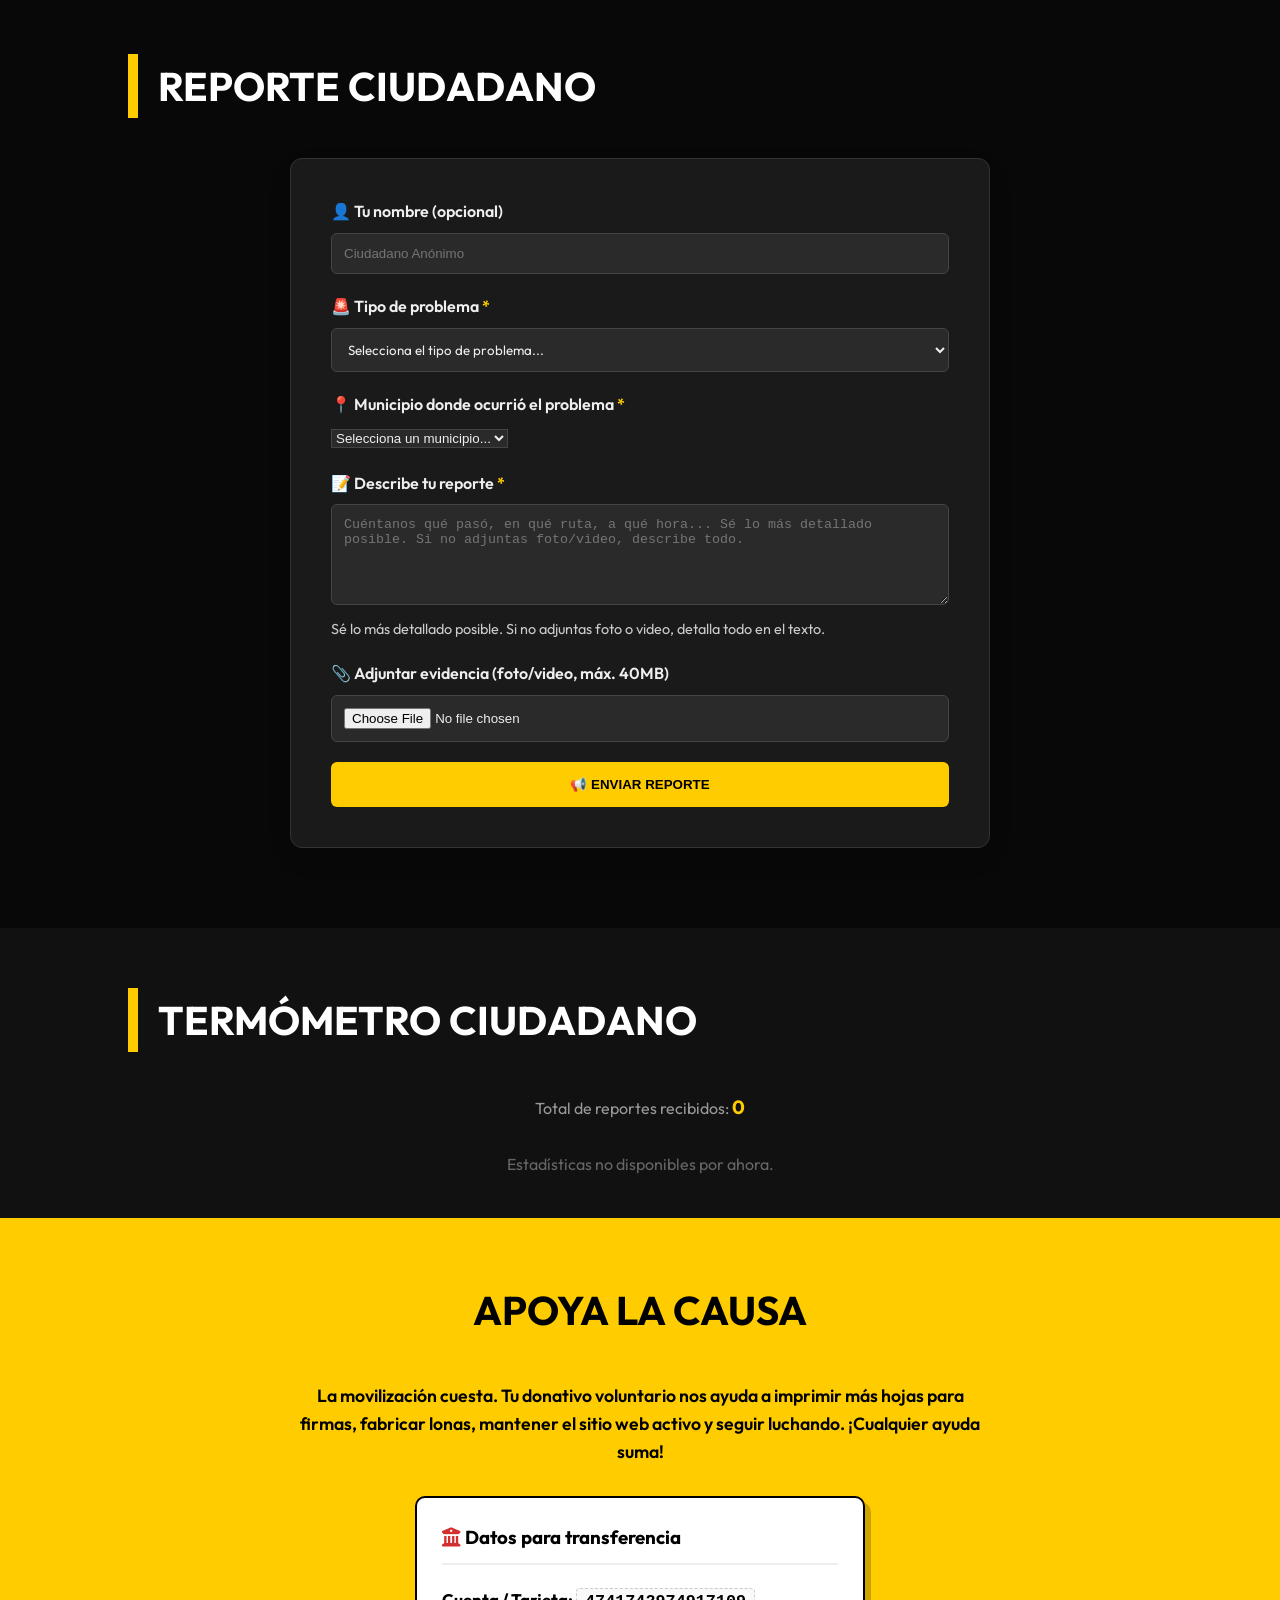
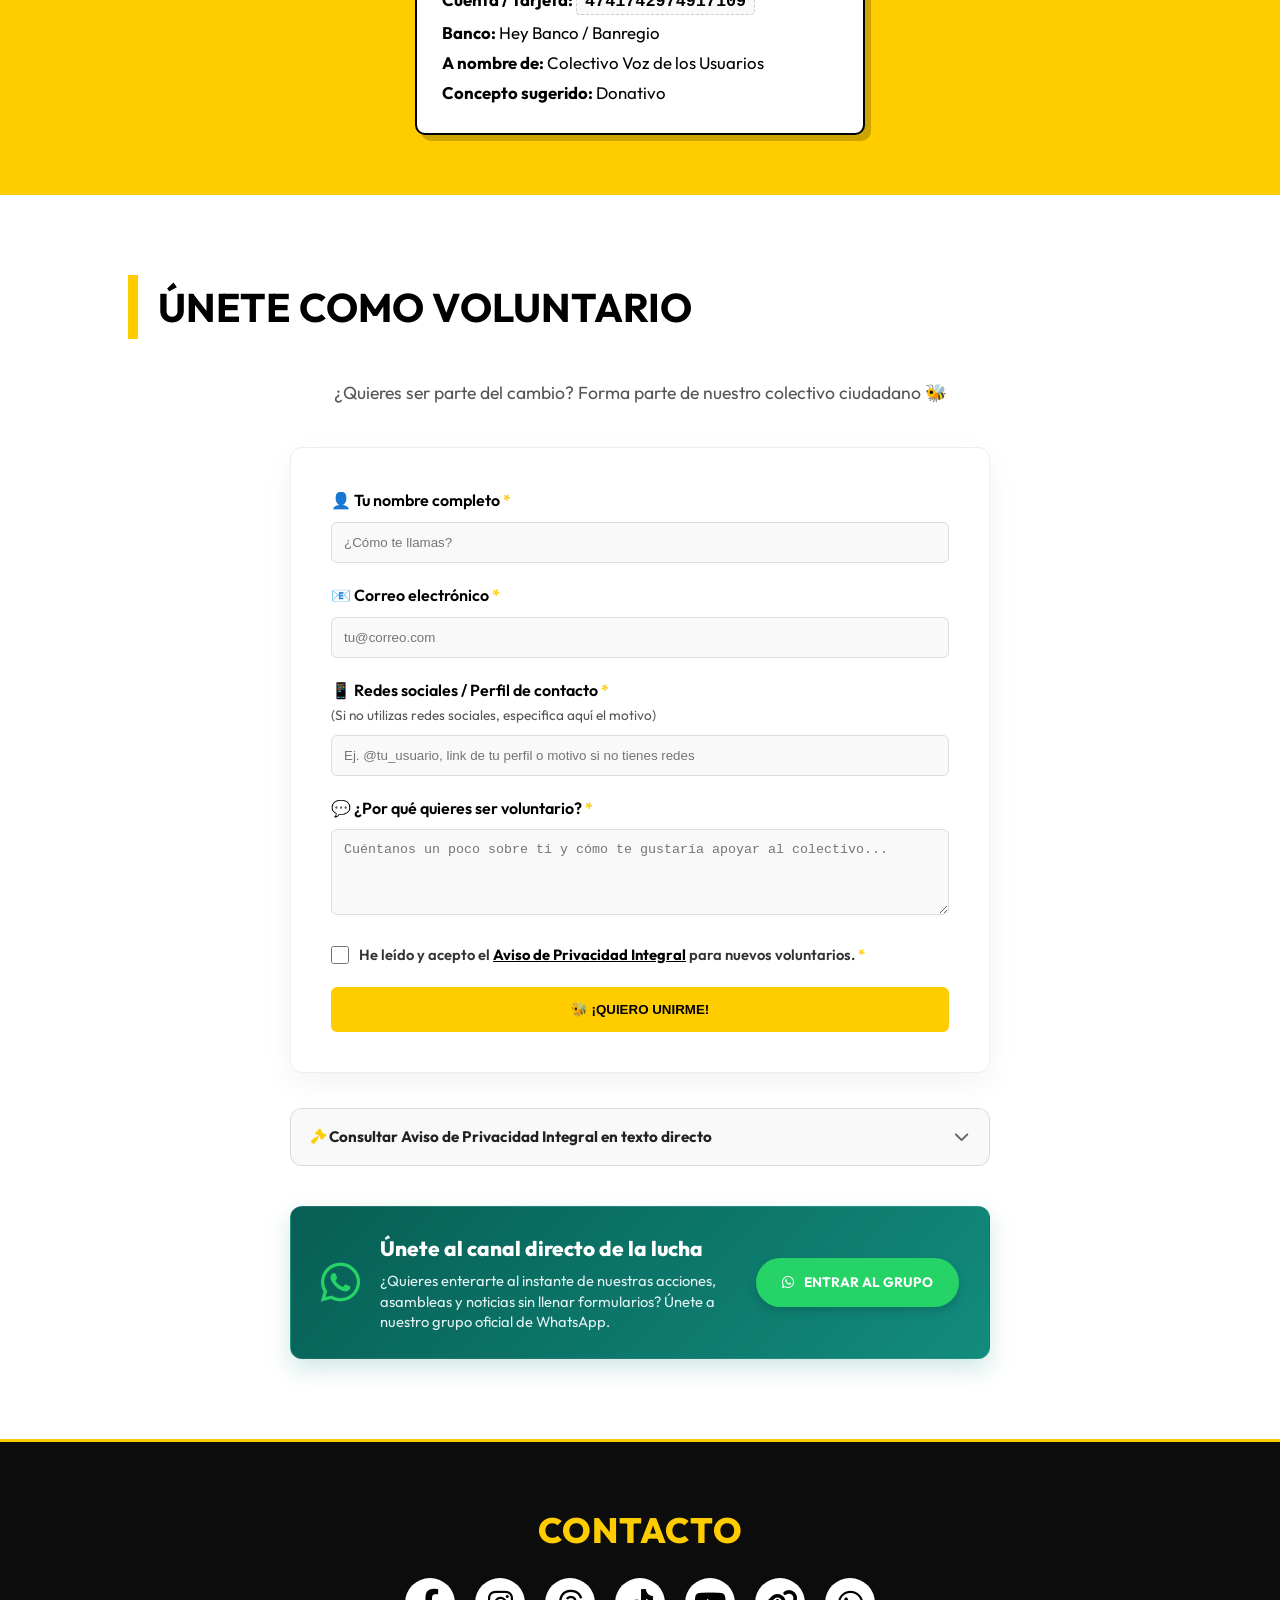
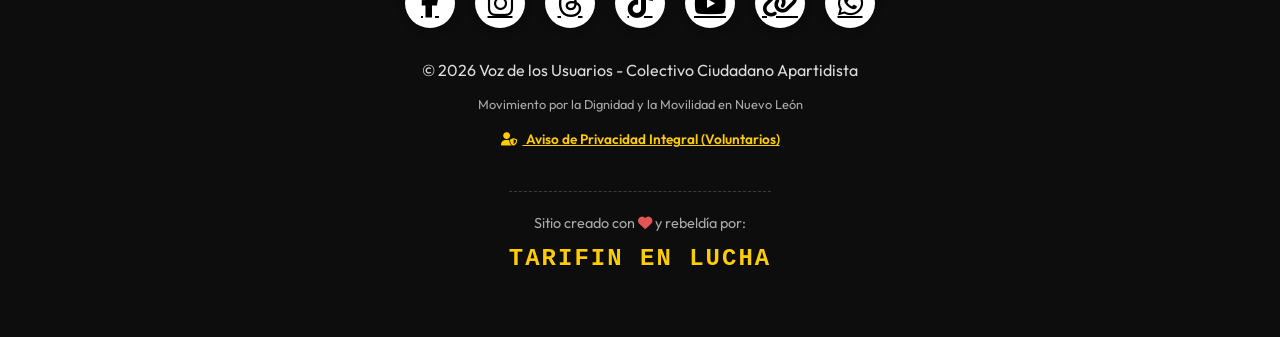
==== commit 2d7f7c57: "Fix premature closing div in iniciativa box restoring black container contrast" ====
--- a/index.html
+++ b/index.html
@@ -195,7 +195,6 @@
                     Seguimos a la espera de la fecha de la próxima Junta de Gobierno.
                     <strong>¡Tu firma suma!</strong>
                 </p>
-            </div>
             </div>
 
             <!-- ===== FIN MEDIDOR ===== -->
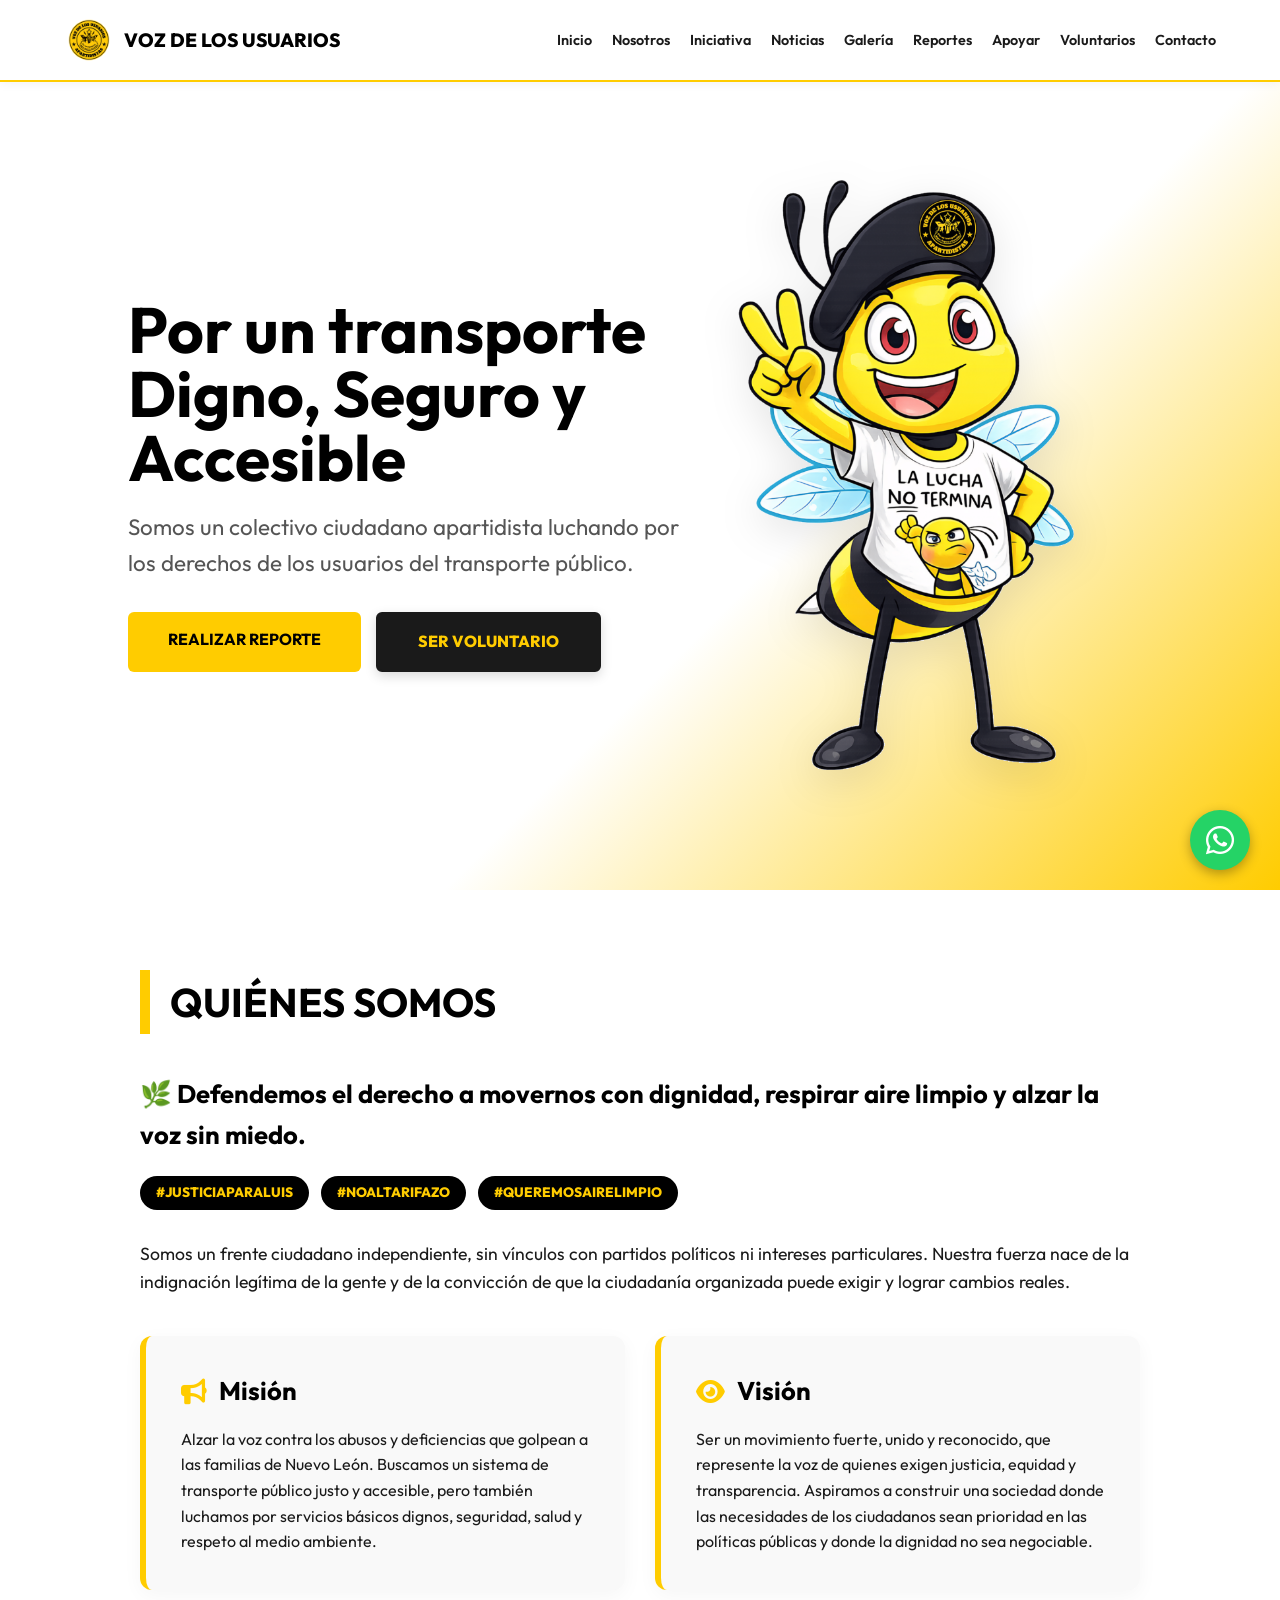
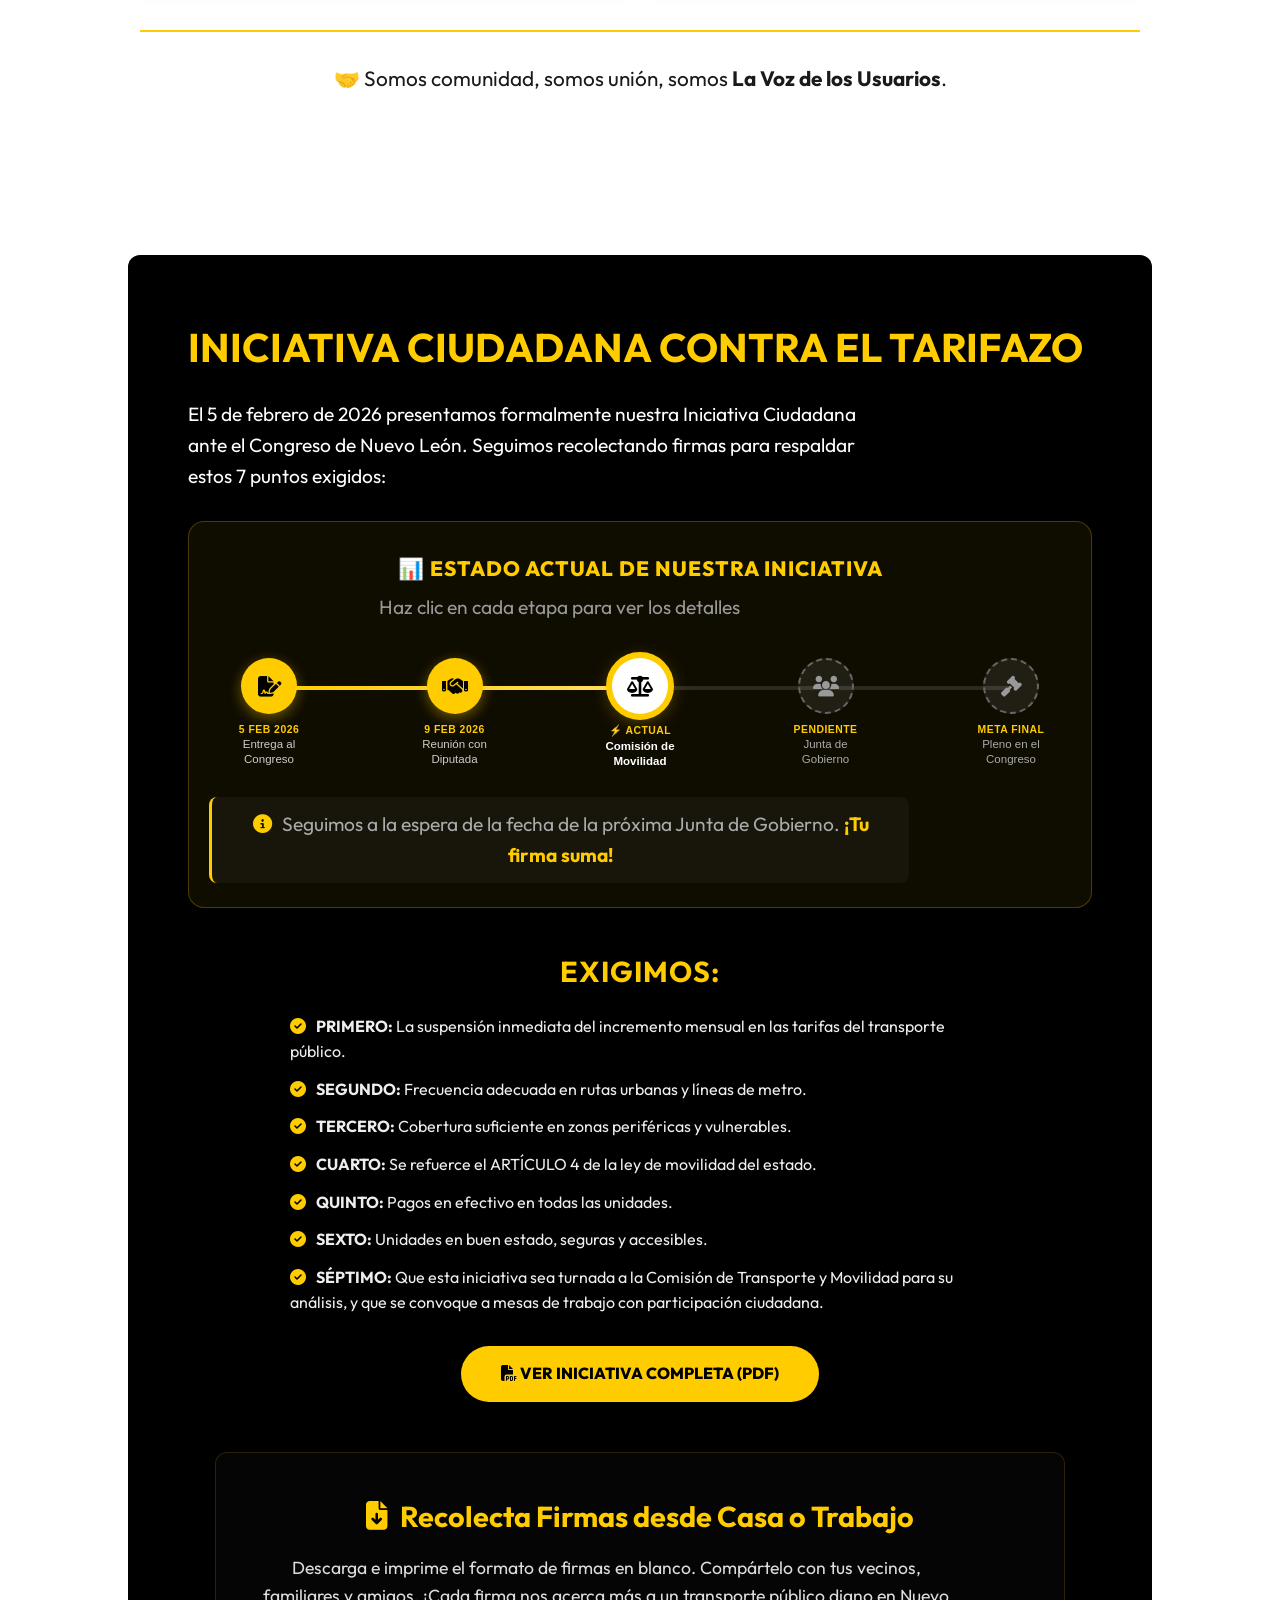
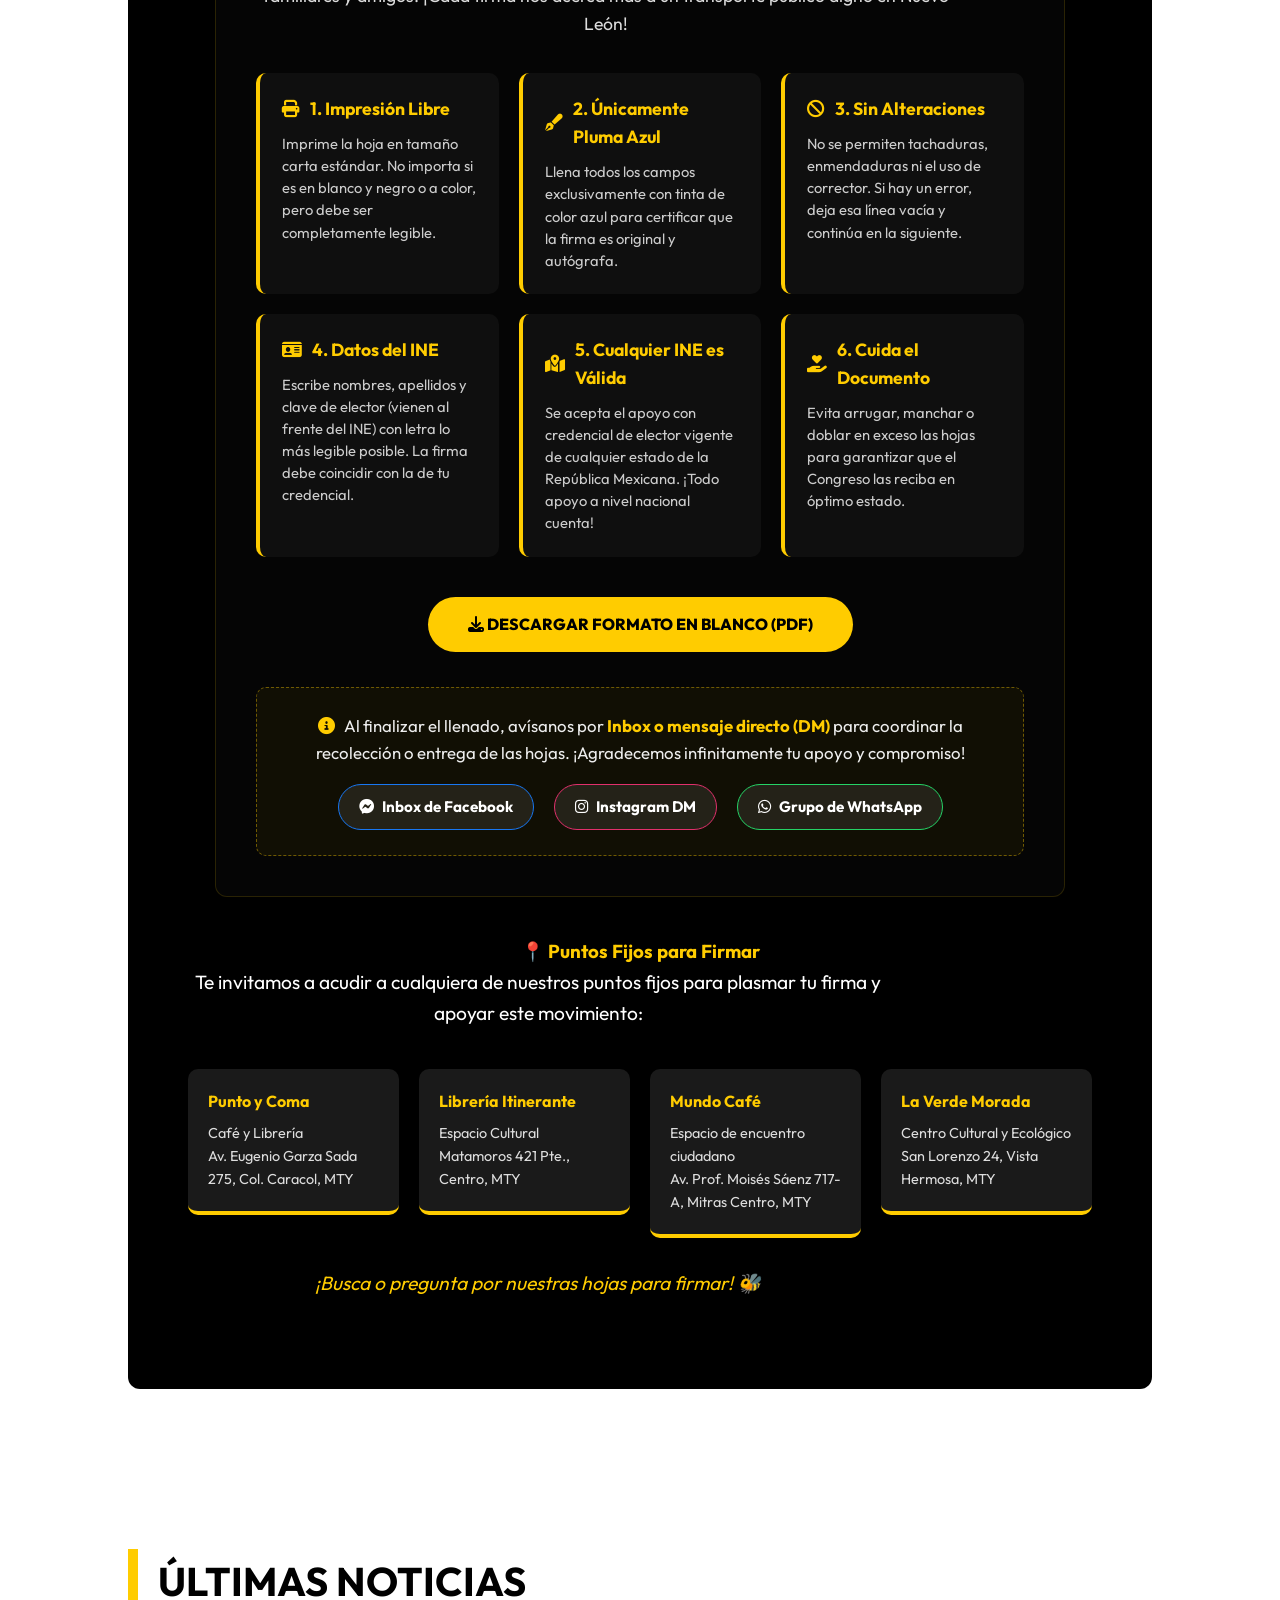
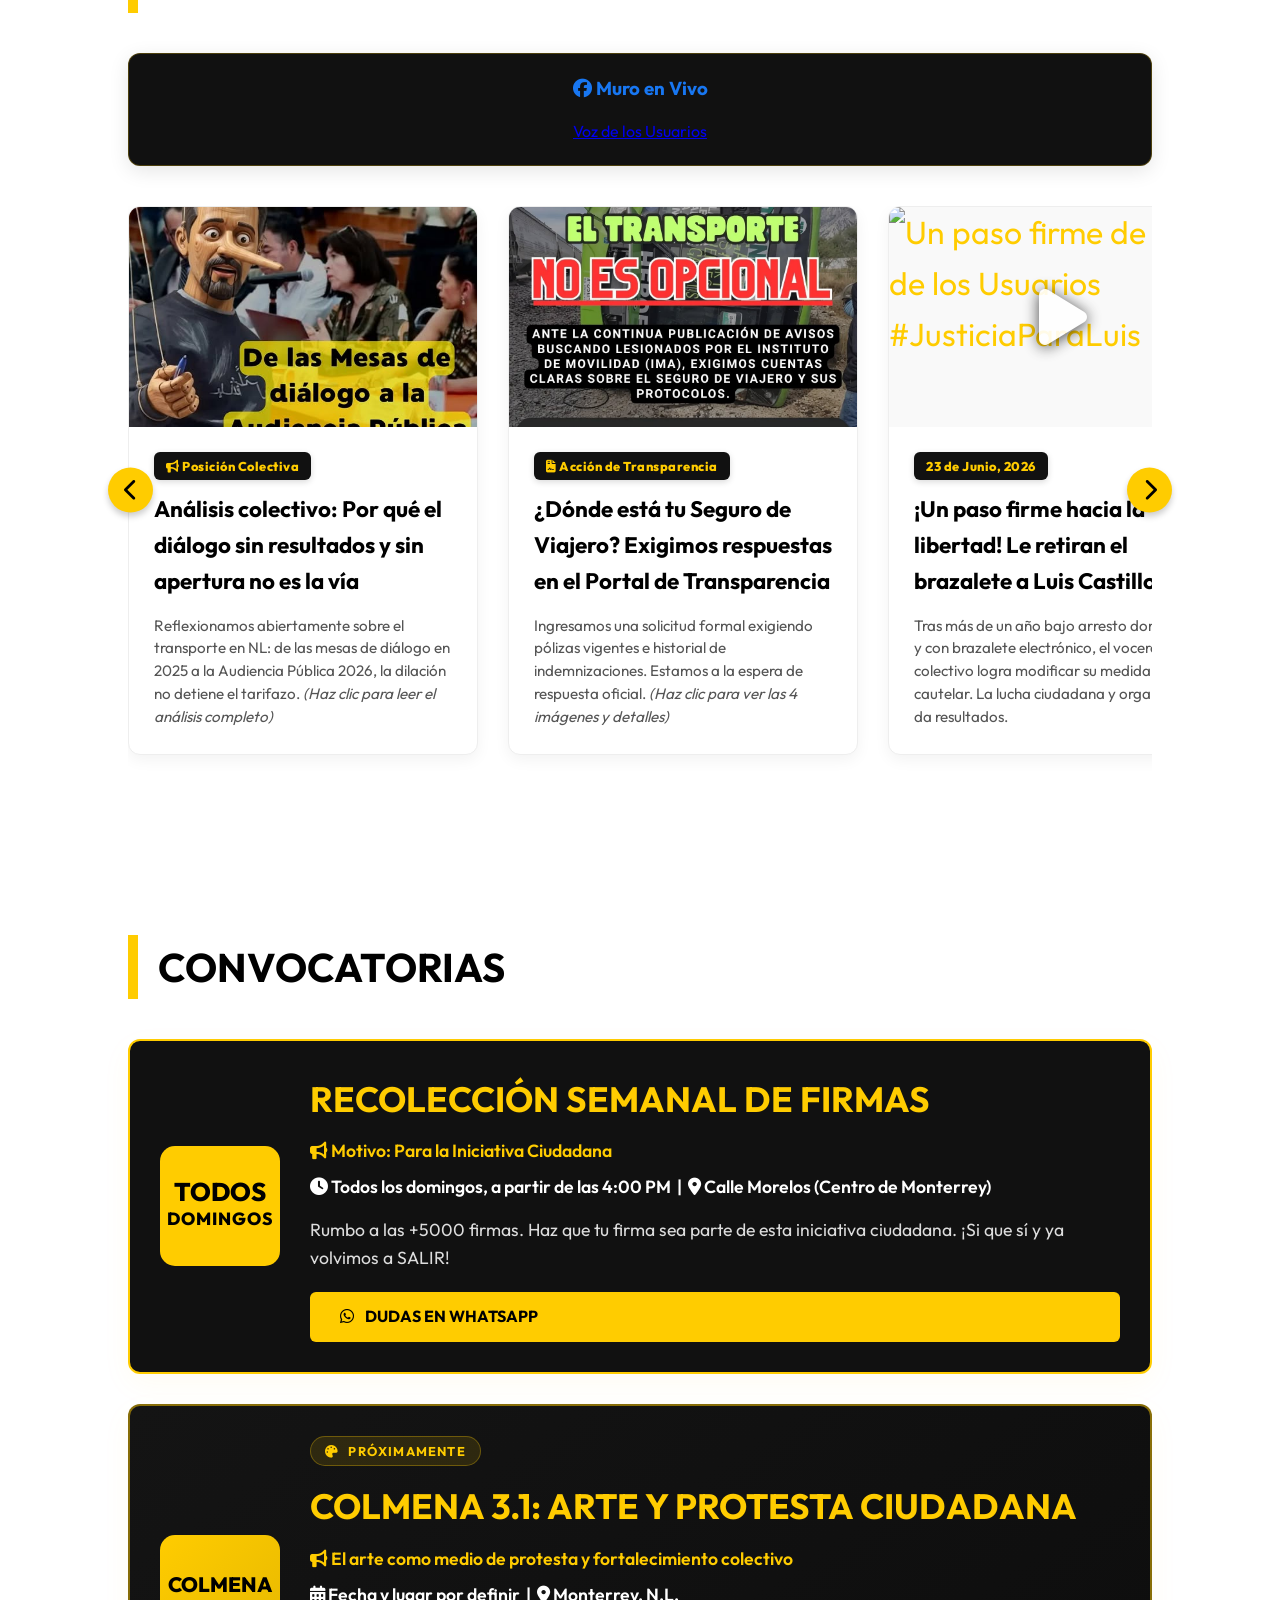
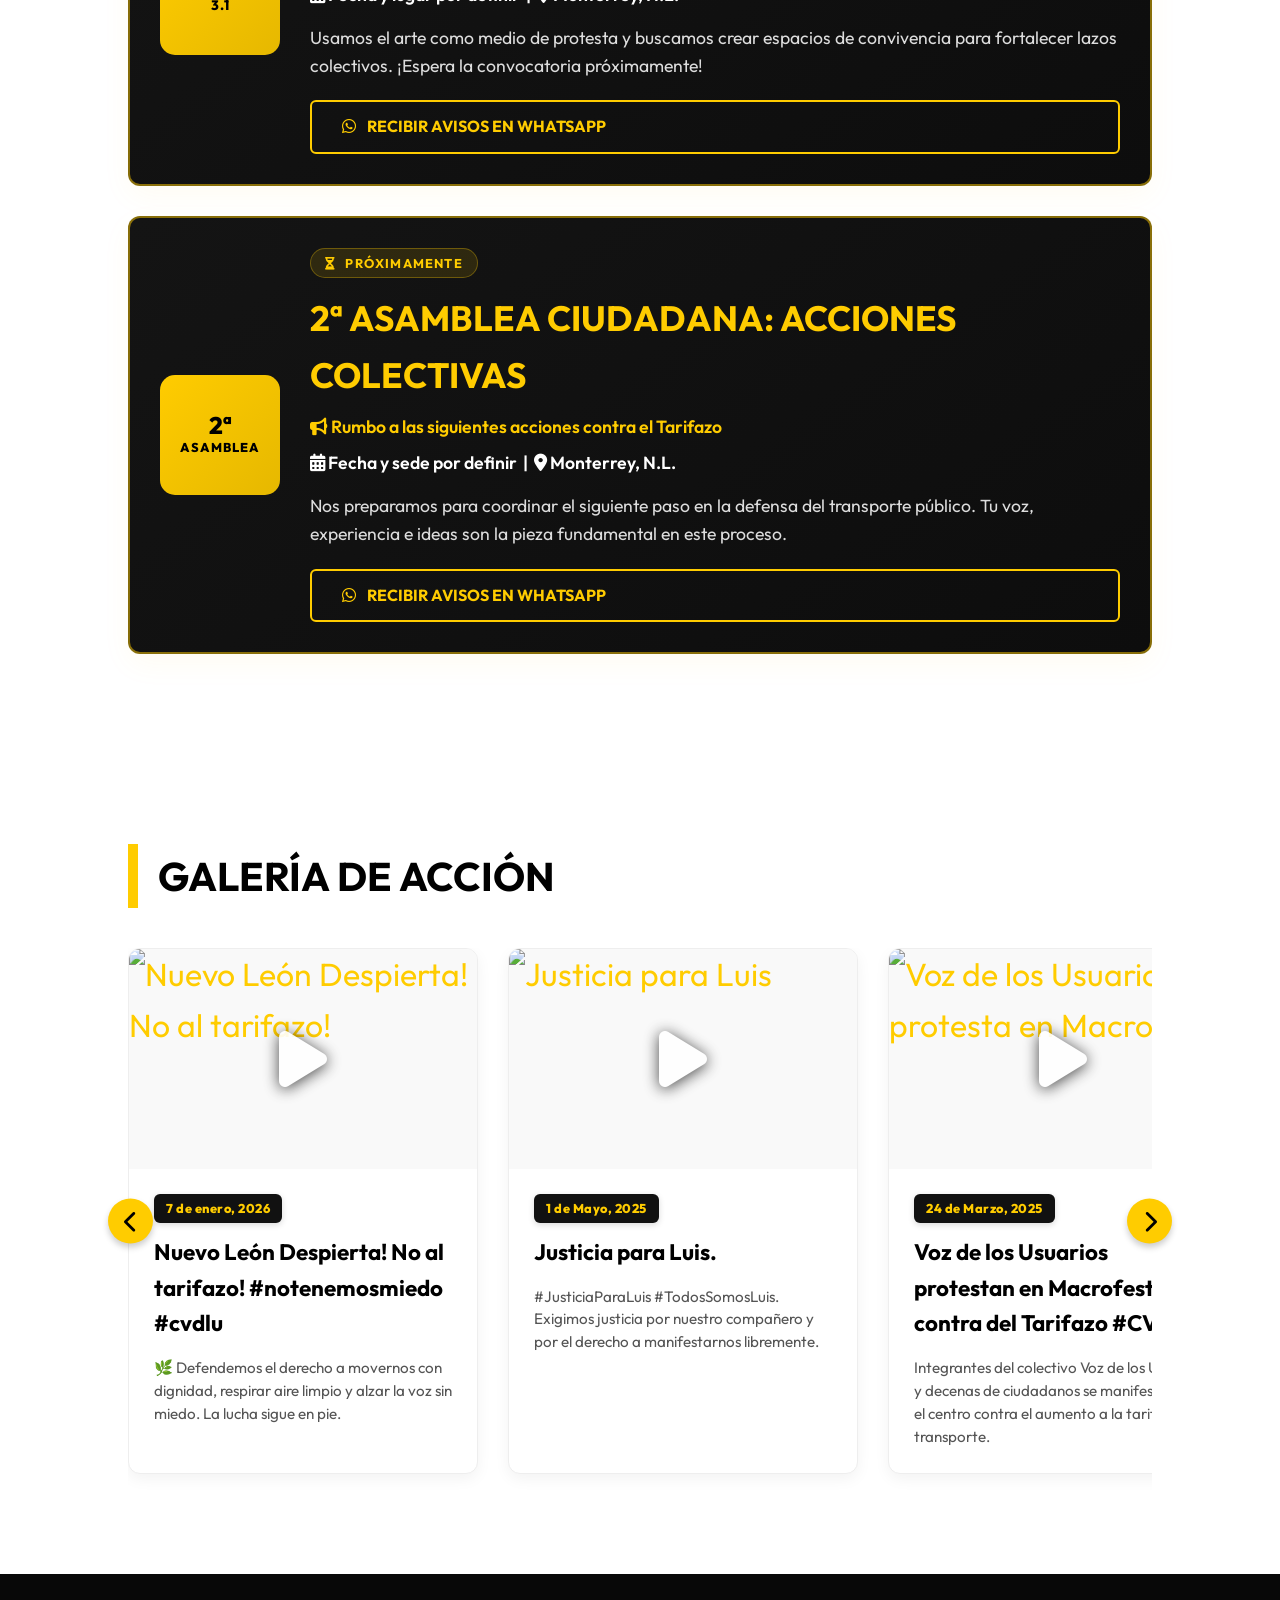
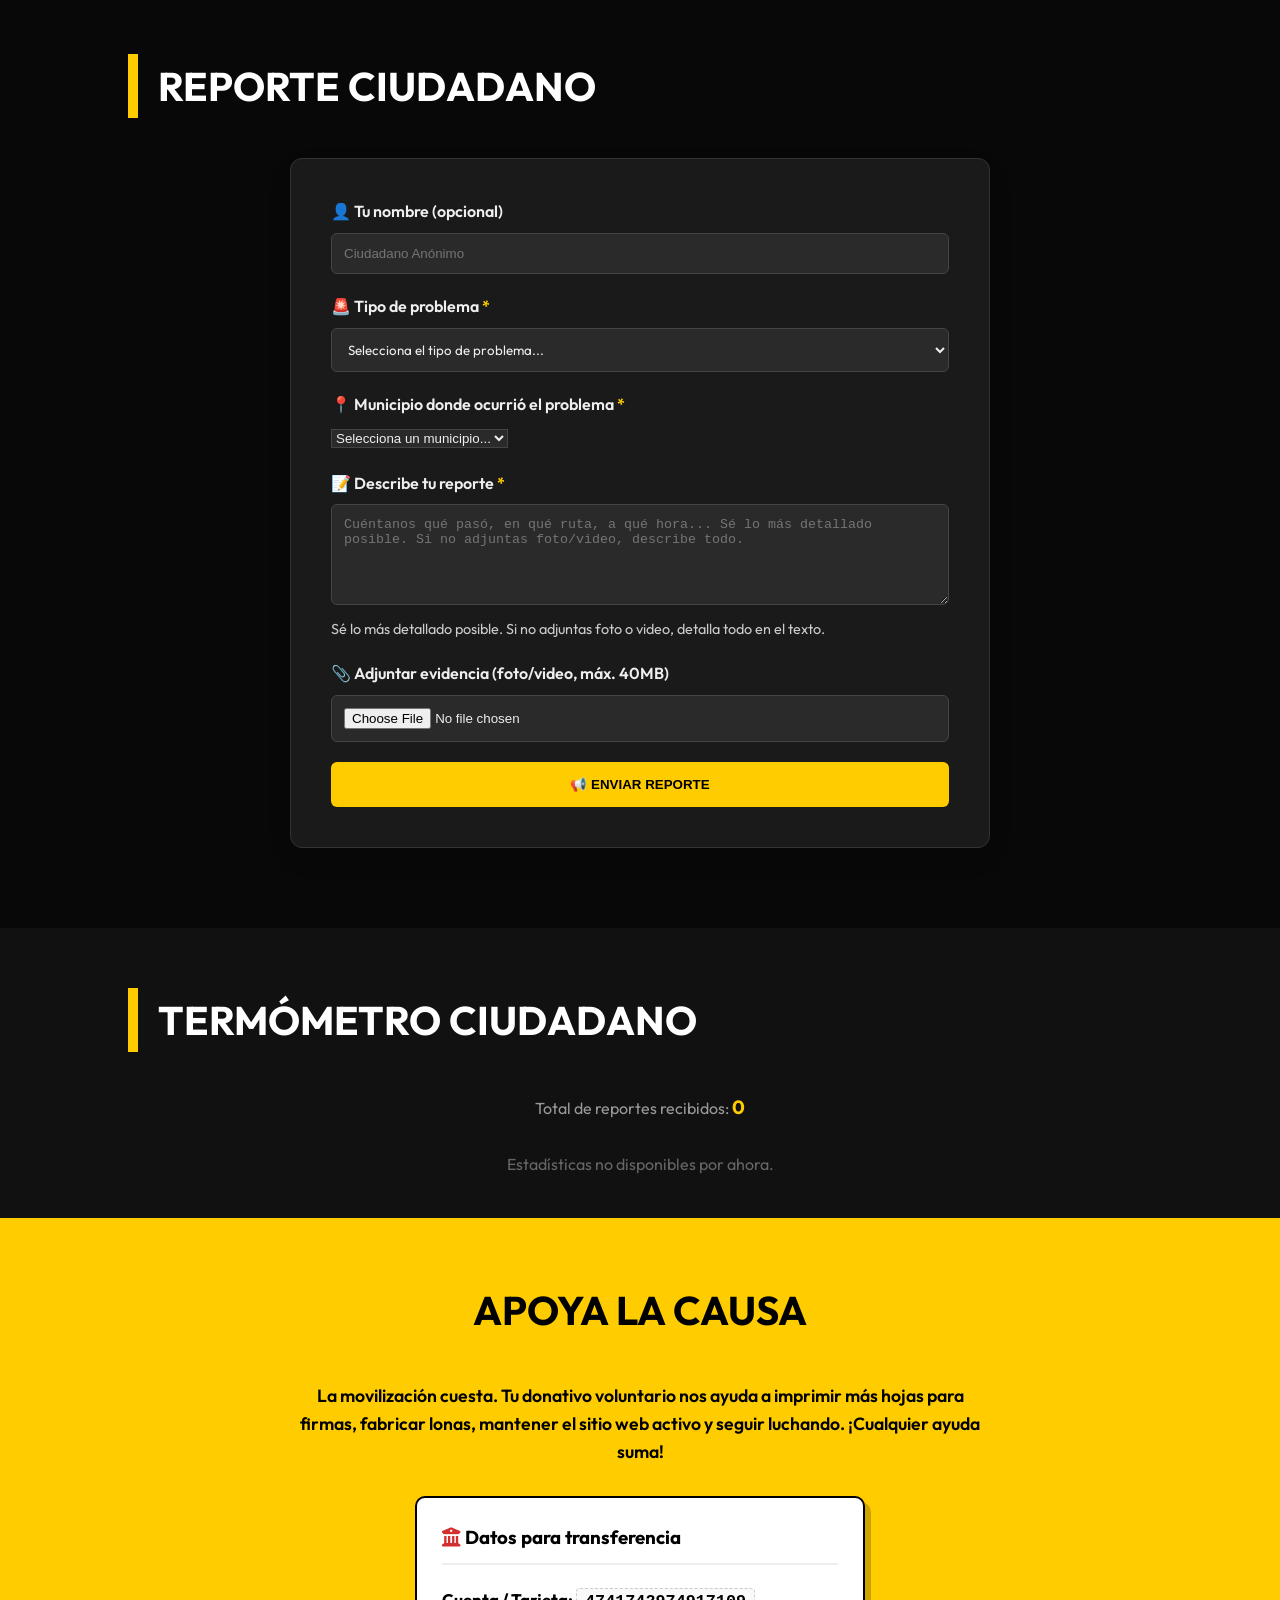
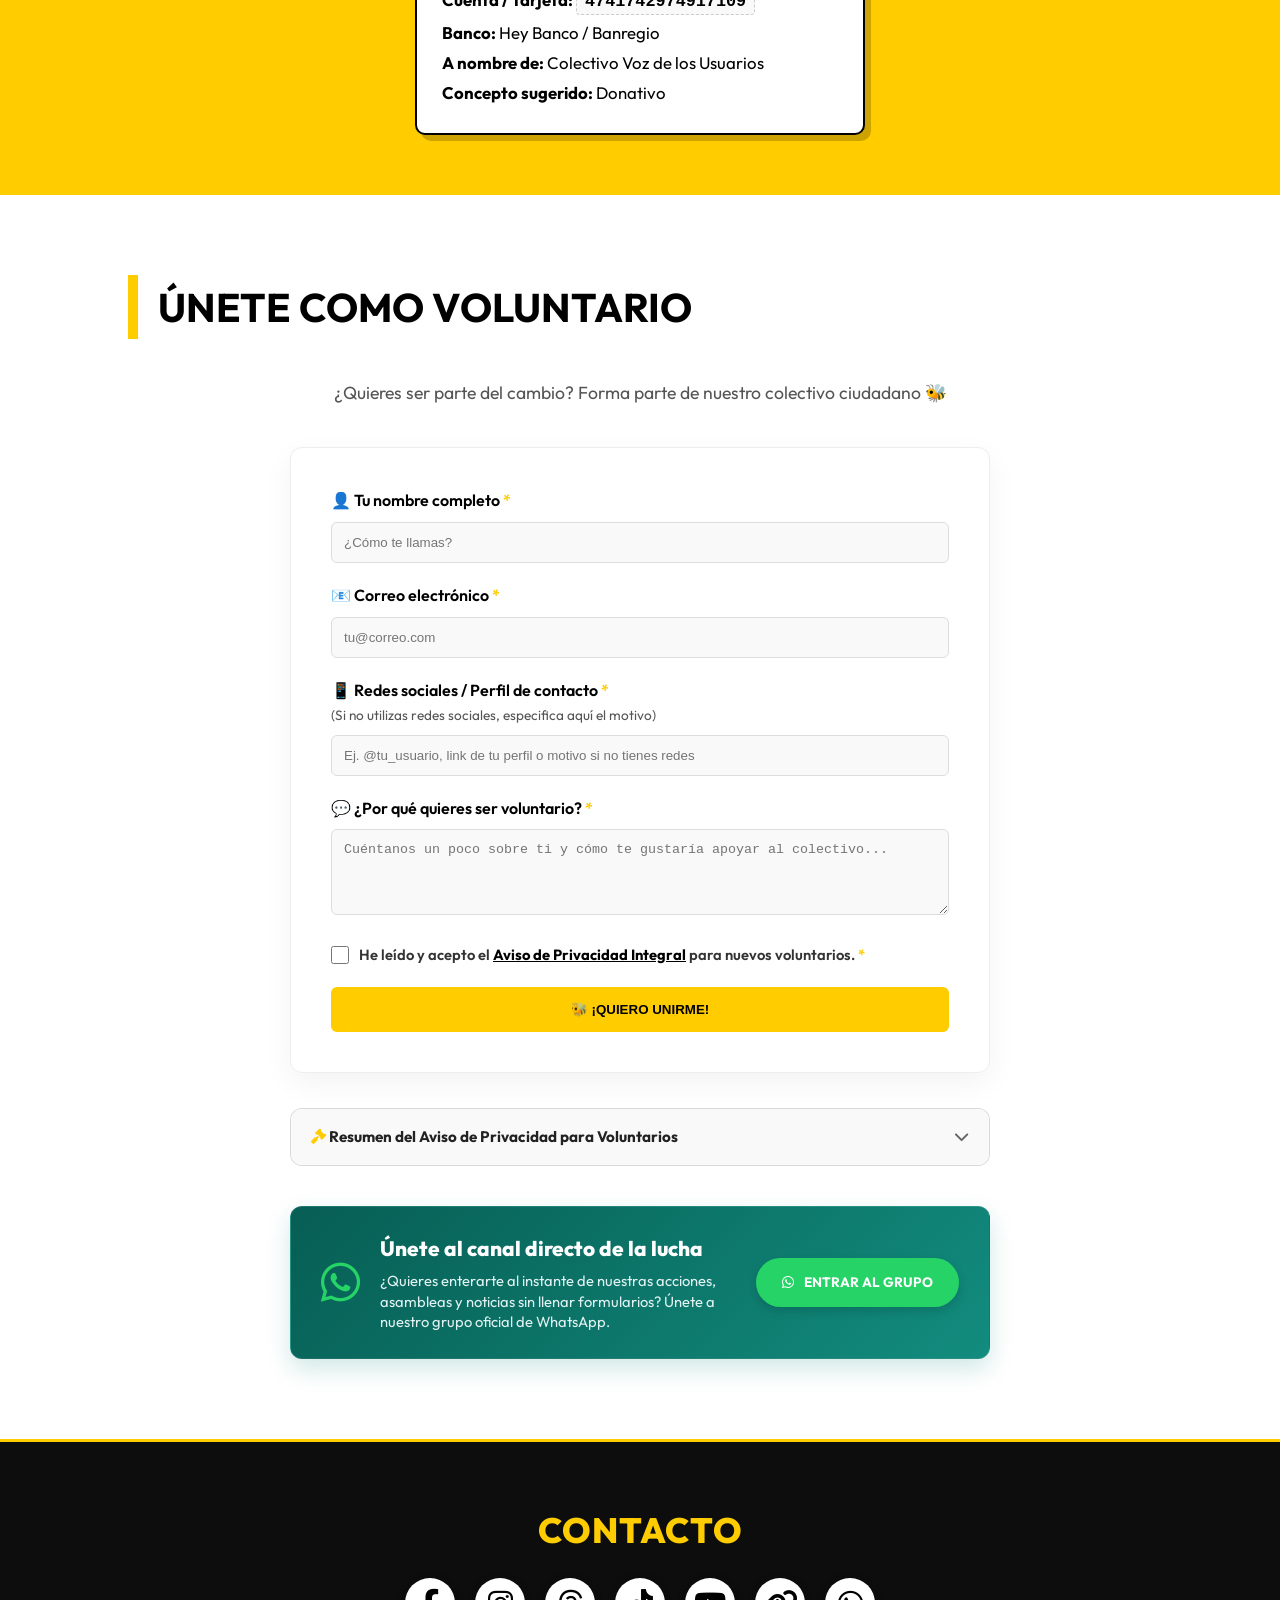
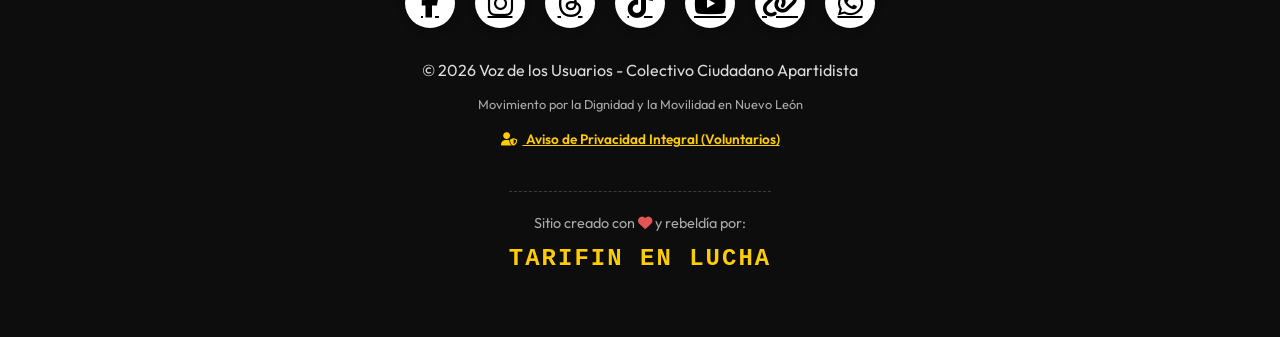
==== commit 24f189ee: "Comprehensive code optimization: remove duplicate HTML, extract inline styles to CSS, clean JS and r" ====
--- a/index.html
+++ b/index.html
@@ -463,13 +463,13 @@
         </div>
 
         <!-- Tarjeta 2: Colmena 3.1 -->
-        <div class="convocatoria-card" style="border-color: rgba(255, 204, 0, 0.5); background: linear-gradient(145deg, #141414 0%, #0d0d0d 100%);">
-            <div class="conv-date" style="background: linear-gradient(135deg, var(--primary-color) 0%, #E6B800 100%);">
+        <div class="convocatoria-card convocatoria-card-gradient">
+            <div class="conv-date conv-date-gradient">
                 <span class="day" style="font-size: 1.3rem; font-weight: 800;">COLMENA</span>
                 <span class="month" style="font-size: 0.85rem; letter-spacing: 1px; font-weight: 800;">3.1</span>
             </div>
             <div class="conv-info">
-                <div style="display: inline-block; background: rgba(255, 204, 0, 0.12); color: var(--primary-color); border: 1px solid rgba(255, 204, 0, 0.3); padding: 4px 14px; border-radius: 20px; font-size: 0.8rem; font-weight: 700; text-transform: uppercase; letter-spacing: 1.2px; margin-bottom: 12px;">
+                <div class="badge-proximamente">
                     <i class="fas fa-palette" style="margin-right: 6px;"></i> Próximamente
                 </div>
                 <h3>Colmena 3.1: Arte y Protesta Ciudadana</h3>
@@ -483,13 +483,13 @@
         </div>
 
         <!-- Tarjeta 3: 2ª Asamblea Ciudadana -->
-        <div class="convocatoria-card" style="border-color: rgba(255, 204, 0, 0.5); background: linear-gradient(145deg, #141414 0%, #0d0d0d 100%);">
-            <div class="conv-date" style="background: linear-gradient(135deg, var(--primary-color) 0%, #E6B800 100%);">
+        <div class="convocatoria-card convocatoria-card-gradient">
+            <div class="conv-date conv-date-gradient">
                 <span class="day" style="font-size: 1.5rem; font-weight: 800;">2ª</span>
                 <span class="month" style="font-size: 0.8rem; letter-spacing: 1px;">ASAMBLEA</span>
             </div>
             <div class="conv-info">
-                <div style="display: inline-block; background: rgba(255, 204, 0, 0.12); color: var(--primary-color); border: 1px solid rgba(255, 204, 0, 0.3); padding: 4px 14px; border-radius: 20px; font-size: 0.8rem; font-weight: 700; text-transform: uppercase; letter-spacing: 1.2px; margin-bottom: 12px;">
+                <div class="badge-proximamente">
                     <i class="fas fa-hourglass-half" style="margin-right: 6px;"></i> Próximamente
                 </div>
                 <h3>2ª Asamblea Ciudadana: Acciones Colectivas</h3>
@@ -703,14 +703,14 @@
     </section>
 
     <!-- Donativos Section -->
-    <section id="donativos" style="background: var(--primary-color); color: #000; padding: 60px 20px; text-align: center;">
-        <h2 class="section-title" style="color: #000; border-left: none; padding-left: 0;">Apoya la Causa</h2>
-        <p style="max-width: 700px; margin: 0 auto 20px auto; font-size: 1.1rem; font-weight: 600;">La movilización cuesta. Tu donativo voluntario nos ayuda a imprimir más hojas para firmas, fabricar lonas, mantener el sitio web activo y seguir luchando. ¡Cualquier ayuda suma!</p>
+    <section id="donativos">
+        <h2 class="section-title">Apoya la Causa</h2>
+        <p class="donativos-intro">La movilización cuesta. Tu donativo voluntario nos ayuda a imprimir más hojas para firmas, fabricar lonas, mantener el sitio web activo y seguir luchando. ¡Cualquier ayuda suma!</p>
         
-        <div style="background: #FFF; border: 2px solid #000; border-radius: 10px; max-width: 450px; margin: 30px auto 0 auto; padding: 25px; text-align: left; box-shadow: 6px 6px 0px rgba(0,0,0,0.2);">
-            <h3 style="margin-top: 0; margin-bottom: 20px; border-bottom: 2px solid #EEE; padding-bottom: 10px;"><i class="fas fa-university" style="color: #d32f2f;"></i> Datos para transferencia</h3>
-            <ul style="list-style: none; padding: 0; margin: 0; line-height: 1.8; font-size: 1.05rem;">
-                <li><strong>Cuenta / Tarjeta:</strong> <span style="user-select: all; background: #f9f9f9; padding: 3px 8px; border: 1px dashed #ccc; border-radius: 4px; font-weight: bold; font-family: monospace;">4741742974917109</span></li>
+        <div class="donativos-card">
+            <h3><i class="fas fa-university" style="color: #d32f2f;"></i> Datos para transferencia</h3>
+            <ul>
+                <li><strong>Cuenta / Tarjeta:</strong> <span class="account-number">4741742974917109</span></li>
                 <li><strong>Banco:</strong> Hey Banco / Banregio</li>
                 <li><strong>A nombre de:</strong> Colectivo Voz de los Usuarios</li>
                 <li><strong>Concepto sugerido:</strong> Donativo</li>
@@ -751,45 +751,24 @@
             <div id="status-voluntario" class="form-status"></div>
         </form>
 
-        <!-- Acordeón / Vista Desplegable del Aviso de Privacidad Integrado -->
+        <!-- Acordeón / Vista Desplegable del Resumen de Privacidad -->
         <details class="privacy-accordion">
             <summary class="privacy-accordion-summary">
-                <span><i class="fas fa-gavel"></i> Consultar Aviso de Privacidad Integral en texto directo</span>
+                <span><i class="fas fa-gavel"></i> Resumen del Aviso de Privacidad para Voluntarios</span>
                 <i class="fas fa-chevron-down summary-icon"></i>
             </summary>
             <div class="privacy-accordion-content">
-                <h3>AVISO DE PRIVACIDAD INTEGRAL</h3>
-                <p><strong>Registro, Evaluación y Admisión Gradual de Voluntarios — Colectivo Voz de los Usuarios</strong></p>
-                <p><strong>Responsable:</strong> Colectivo Voz de los Usuarios (CVDLU) | <strong>Ubicación:</strong> Monterrey, Nuevo León, México | <strong>Contacto ARCO:</strong> cvdlu.buzon@gmail.com | <strong>Teléfono:</strong> 9987864260</p>
-                <hr style="border-color: rgba(255,204,0,0.2); margin: 15px 0;">
-                <p>En cumplimiento con la Ley Federal de Protección de Datos Personales en Posesión de los Particulares (LFPDPPP) y su Reglamento, el Colectivo Voz de los Usuarios (CVDLU) pone a su disposición el presente Aviso de Privacidad Integral para regular el tratamiento de los datos personales proporcionados en las solicitudes de ingreso a nuestro equipo de voluntarios.</p>
-                
-                <h4>1. Datos Personales que se Recaban</h4>
-                <p><strong>Identificación y Contacto:</strong> Nombre completo, apodo/nombre de preferencia, edad, municipio de residencia y medios de contacto (correo electrónico, teléfono y/o redes sociales).<br>
-                <strong>Contexto Socio-laboral:</strong> Ocupación actual.<br>
-                <strong>Perfil Organizativo:</strong> Motivaciones personales, experiencia previa en movimientos comunitarios, habilidades a aportar, disponibilidad de tiempo y expectativas.<br>
-                <strong>Criterio y Alineación Social:</strong> Aceptación expresada de principios apartidistas, horizontales y perspectiva crítica sociopolítica local.</p>
-
-                <div class="privacidad-alerta-salud" style="margin: 15px 0;">
-                    <p><strong>Trato Especial de Datos Personales Sensibles (Salud):</strong> El formulario recopila información sobre estado de salud o tratamientos médicos vigentes. Este dato es clasificado formalmente como <strong>Dato Personal Sensible</strong> conforme a la LFPDPPP. Finalidad exclusiva de seguridad para proteger la salud e integridad física en brigadas y eventos públicos.</p>
-                </div>
-
-                <h4>2. Finalidades del Tratamiento de Datos</h4>
-                <p>Evaluación y filtro de perfil, estructura organizativa por niveles, seguridad e integridad física en campo y canales de comunicación.<br>
-                <em>Cláusula de no comercialización: El CVDLU no comercializa ni comparte sus datos con fines mercadotécnicos, comerciales ni de proselitismo político.</em></p>
-
-                <h4>3. Protección de Estrategia Organizativa y Reserva de Criterios Internos</h4>
-                <p>El llenado del formulario web constituye únicamente una solicitud de ingreso inicial. El colectivo se reserva la facultad discrecional de aplicar etapas posteriores de verificación antes de otorgar acceso a espacios de decisión o canales restringidos.</p>
-
-                <h4>4. Transferencia de Datos Personales</h4>
-                <p>El CVDLU se compromete a no transferir, vender ni compartir sus datos personales con terceros, partidos políticos, entes gubernamentales ni empresas privadas.</p>
-
-                <h4>5. Derechos ARCO (Acceso, Rectificación, Cancelación y Oposición)</h4>
-                <p>Dirigir solicitudes por escrito a <strong>cvdlu.buzon@gmail.com</strong> o al teléfono <strong>9987864260</strong> en Monterrey, N.L. Plazo de atención: máximo 15 días hábiles.</p>
-
-                <h4>6. Modificaciones y 7. Aceptación de Términos</h4>
-                <p>Las versiones vigentes se mantendrán disponibles en este sitio. Al enviar la solicitud, el titular manifiesta expresamente su conformidad.</p>
-                <p style="font-size: 0.85rem; color: #888; margin-top: 10px;"><em>Última actualización: Julio de 2026 | Colectivo Voz de los Usuarios</em></p>
+                <h3>Resumen de Protección de Datos</h3>
+                <p>El <strong>Colectivo Voz de los Usuarios (CVDLU)</strong> trata tus datos personales y de contacto de forma estrictamente confidencial únicamente para fines de organización ciudadana, logística de brigadas y seguridad en campo.</p>
+                <div class="privacidad-alerta-salud">
+                    <h4><i class="fas fa-notes-medical"></i> Datos Sensibles (Salud)</h4>
+                    <p>Los datos médicos eventualmente recopilados tienen como única finalidad contar con un protocolo de prevención y apoyo en emergencias físicas durante nuestras acciones públicas.</p>
+                </div>
+                <p style="margin-top: 15px; margin-bottom: 0;">
+                    <a href="javascript:void(0)" onclick="abrirModalPrivacidad()" class="btn-submit btn-outline-minimal" style="display: inline-block; padding: 8px 18px; font-size: 0.85rem; text-decoration: none; width: auto;">
+                        <i class="fas fa-file-contract" style="margin-right: 5px;"></i> Abrir Documento Integral Completo (Modal)
+                    </a>
+                </p>
             </div>
         </details>
 
--- a/style.css
+++ b/style.css
@@ -297,11 +297,12 @@
 
 .fb-feed-container {
     margin-bottom: 40px;
-    background: #f0f2f5;
+    background: #111111;
     padding: 20px;
     border-radius: var(--border-radius);
     text-align: center;
-    border: 1px solid #ddd;
+    border: 1px solid rgba(255, 204, 0, 0.25);
+    box-shadow: 0 5px 20px rgba(0,0,0,0.1);
 }
 
 .fb-feed-container .fb-page {
@@ -1277,6 +1278,86 @@
 .convocatoria-card:hover {
     transform: translateY(-5px);
     box-shadow: 0 15px 40px rgba(255, 204, 0, 0.15);
+}
+
+.convocatoria-card-gradient {
+    border-color: rgba(255, 204, 0, 0.5) !important;
+    background: linear-gradient(145deg, #141414 0%, #0d0d0d 100%) !important;
+}
+
+.conv-date-gradient {
+    background: linear-gradient(135deg, var(--primary-color) 0%, #E6B800 100%) !important;
+}
+
+.badge-proximamente {
+    display: inline-block;
+    background: rgba(255, 204, 0, 0.12);
+    color: var(--primary-color);
+    border: 1px solid rgba(255, 204, 0, 0.3);
+    padding: 4px 14px;
+    border-radius: 20px;
+    font-size: 0.8rem;
+    font-weight: 700;
+    text-transform: uppercase;
+    letter-spacing: 1.2px;
+    margin-bottom: 12px;
+}
+
+/* Donativos Section */
+#donativos {
+    background: var(--primary-color);
+    color: #000;
+    padding: 60px 20px;
+    text-align: center;
+}
+
+#donativos h2 {
+    color: #000;
+    border-left: none;
+    padding-left: 0;
+}
+
+#donativos p.donativos-intro {
+    max-width: 700px;
+    margin: 0 auto 20px auto;
+    font-size: 1.1rem;
+    font-weight: 600;
+}
+
+.donativos-card {
+    background: #FFF;
+    border: 2px solid #000;
+    border-radius: 10px;
+    max-width: 450px;
+    margin: 30px auto 0 auto;
+    padding: 25px;
+    text-align: left;
+    box-shadow: 6px 6px 0px rgba(0,0,0,0.2);
+}
+
+.donativos-card h3 {
+    margin-top: 0;
+    margin-bottom: 20px;
+    border-bottom: 2px solid #EEE;
+    padding-bottom: 10px;
+}
+
+.donativos-card ul {
+    list-style: none;
+    padding: 0;
+    margin: 0;
+    line-height: 1.8;
+    font-size: 1.05rem;
+}
+
+.donativos-card .account-number {
+    user-select: all;
+    background: #f9f9f9;
+    padding: 3px 8px;
+    border: 1px dashed #ccc;
+    border-radius: 4px;
+    font-weight: bold;
+    font-family: monospace;
 }
 
 .conv-date {
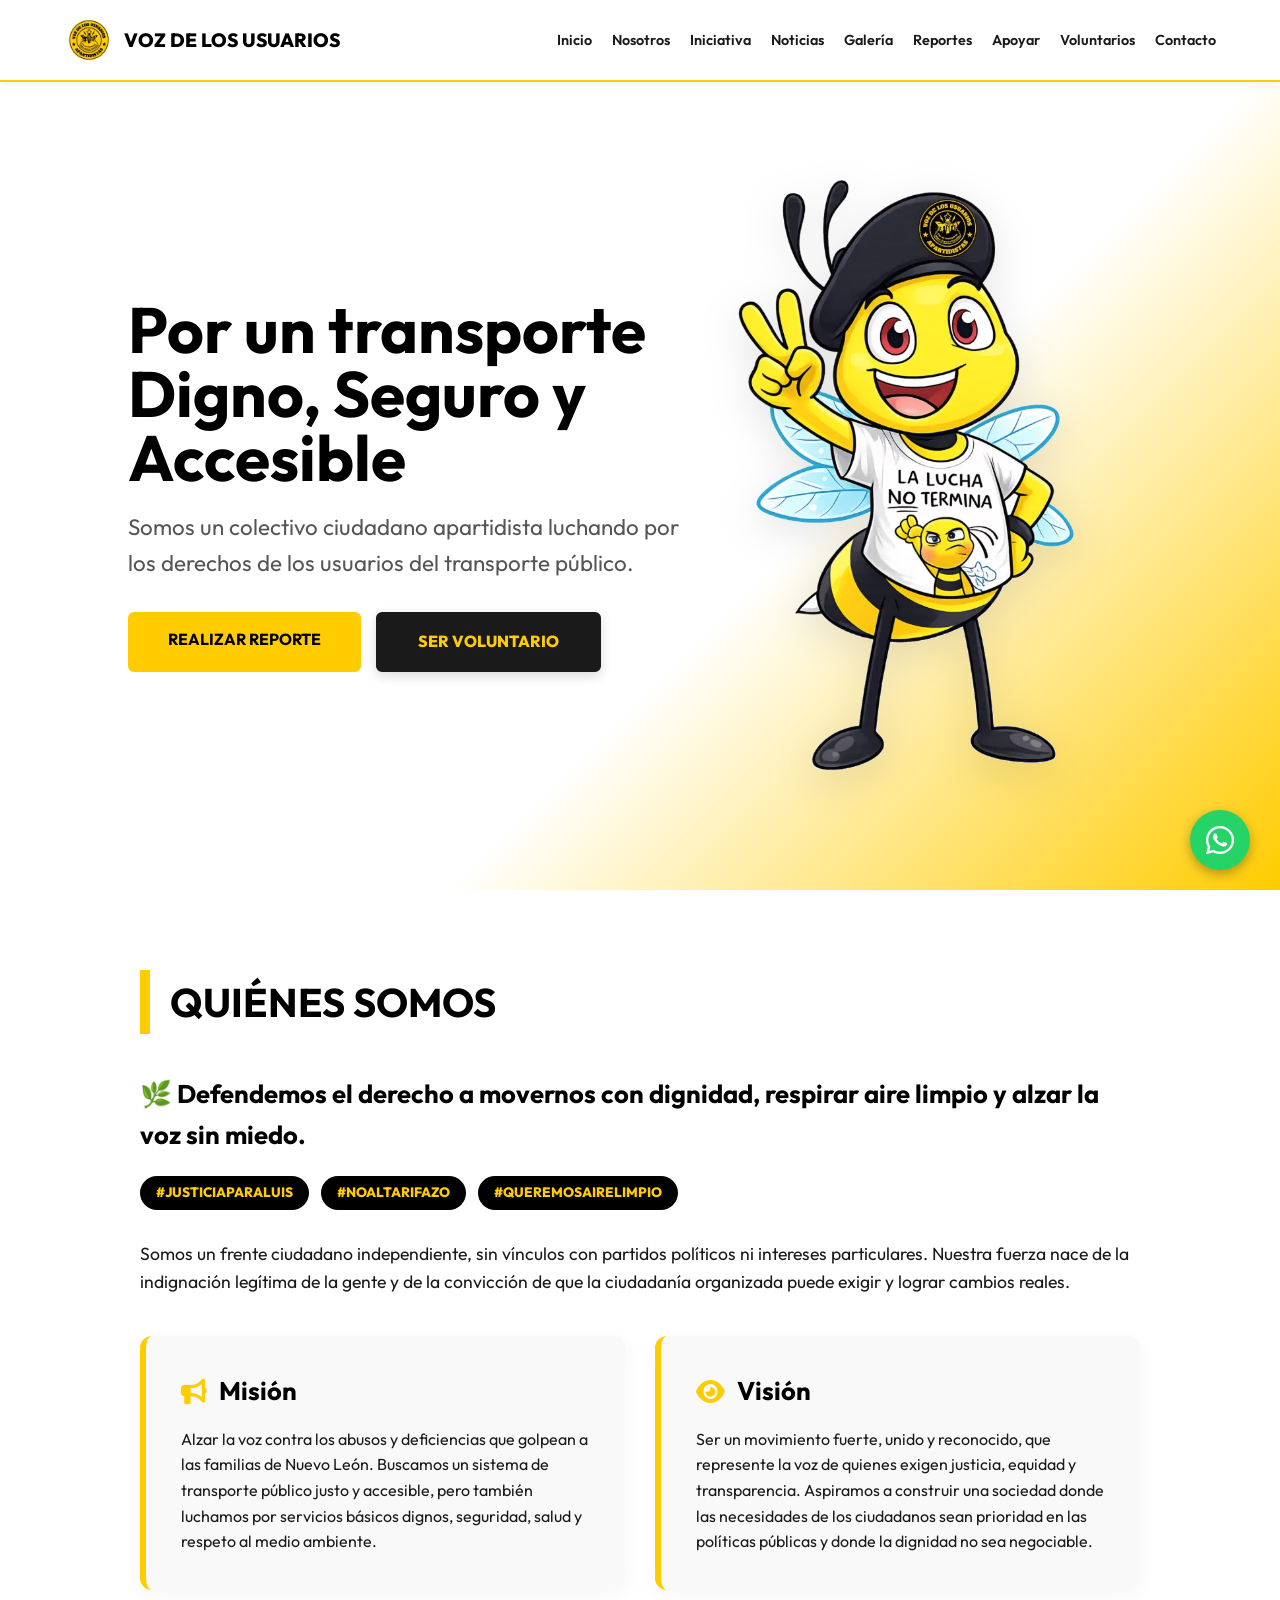
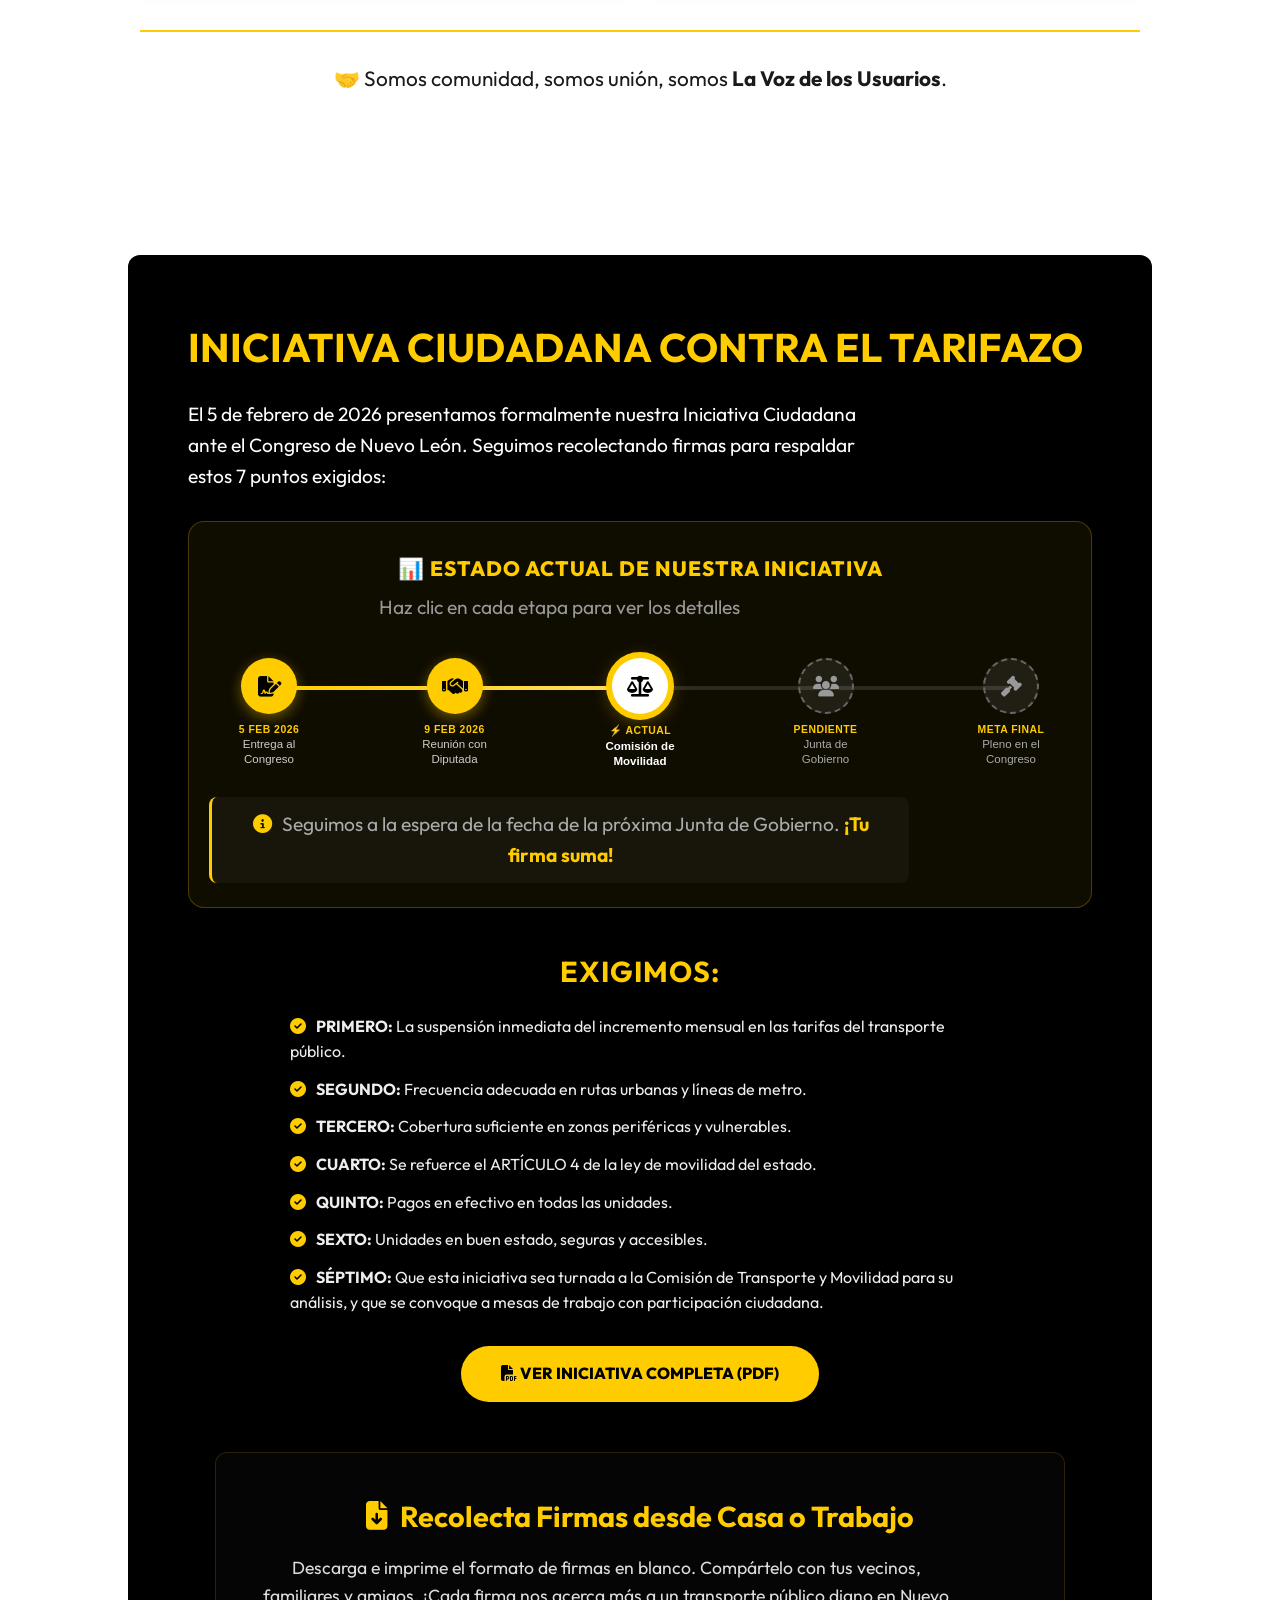
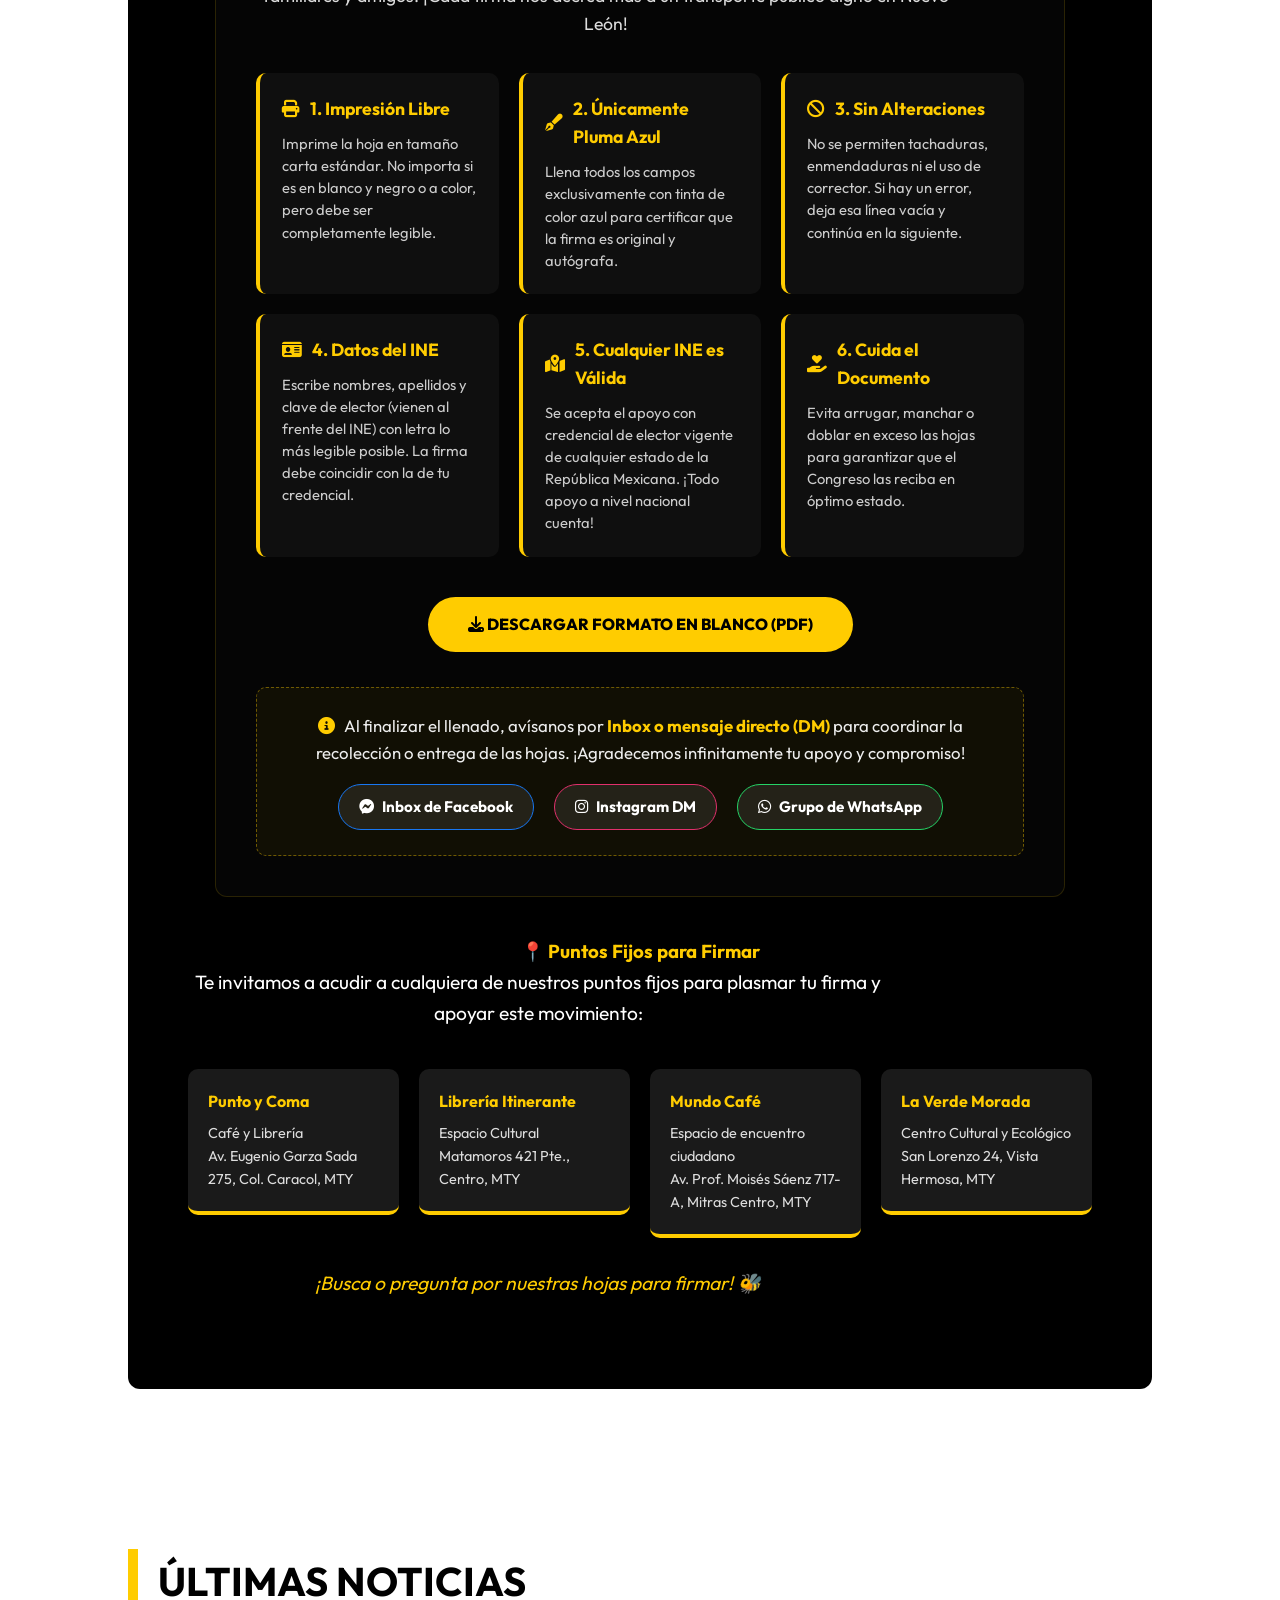
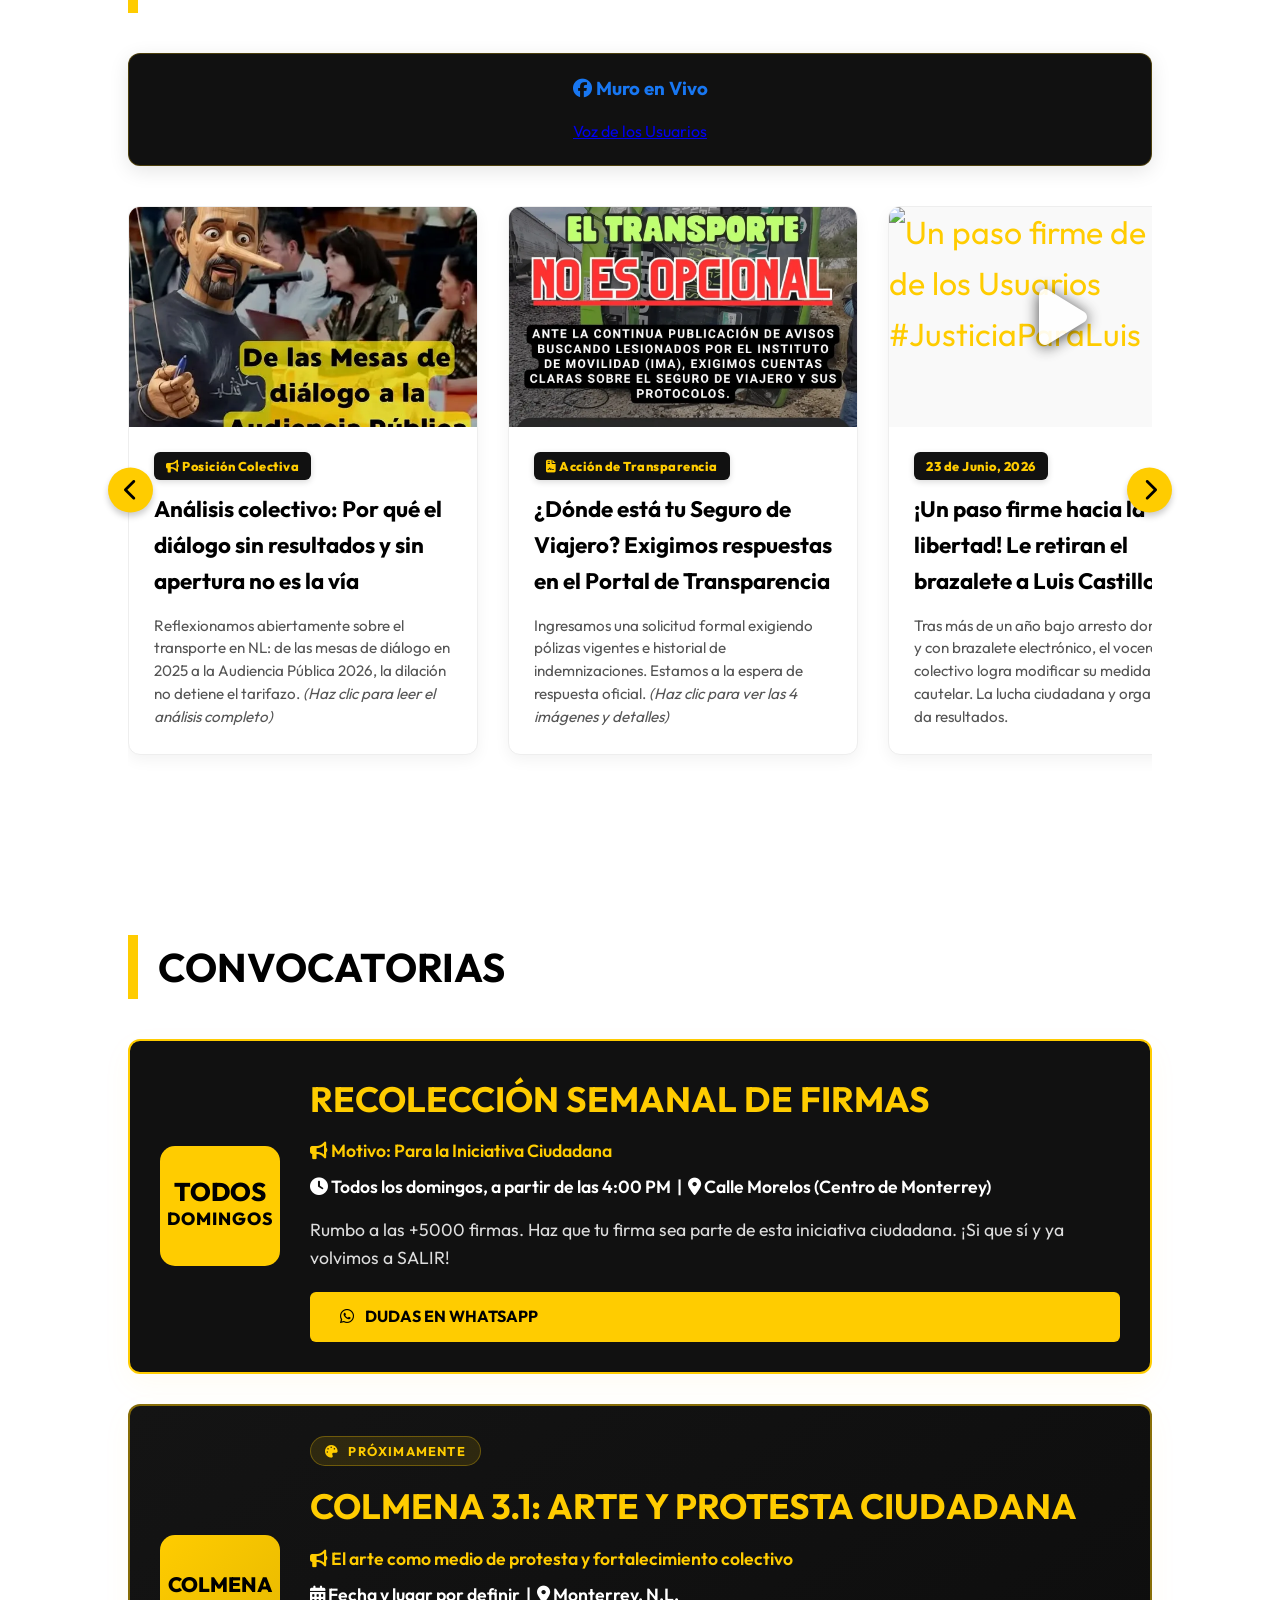
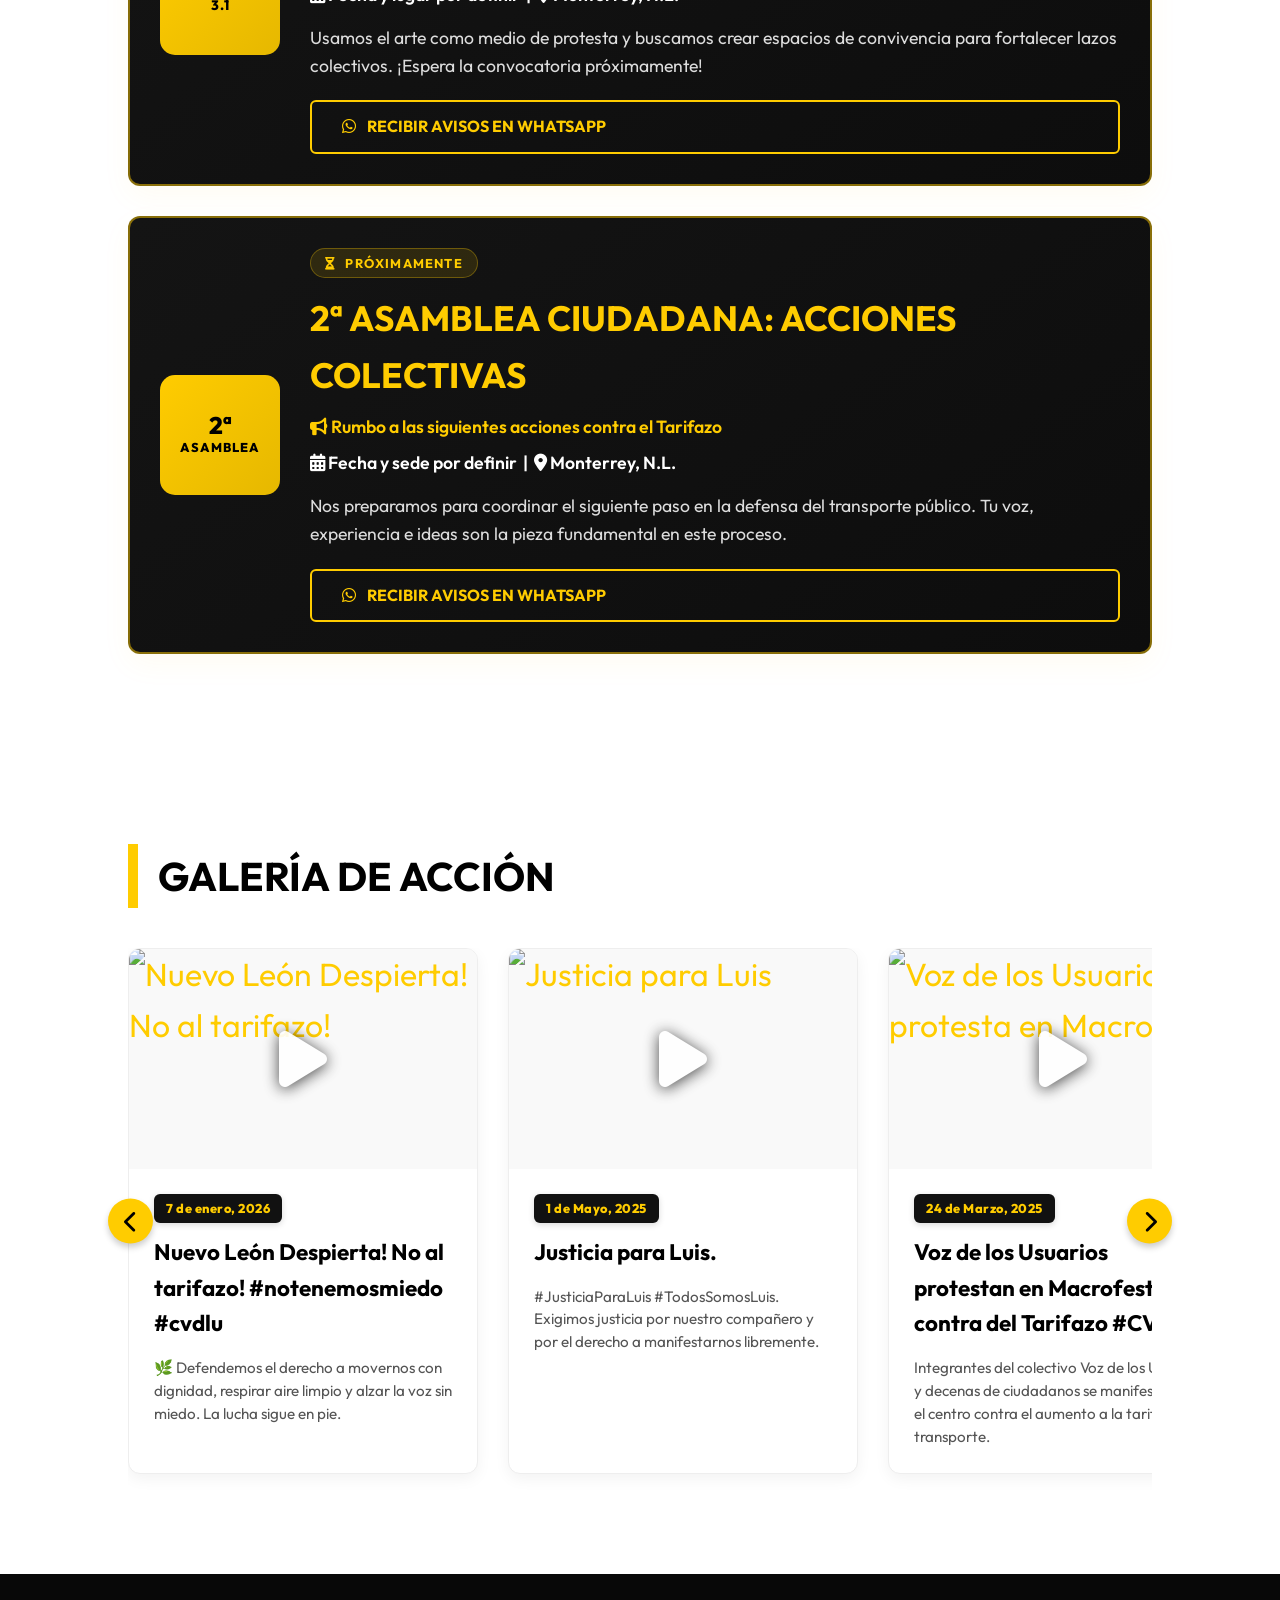
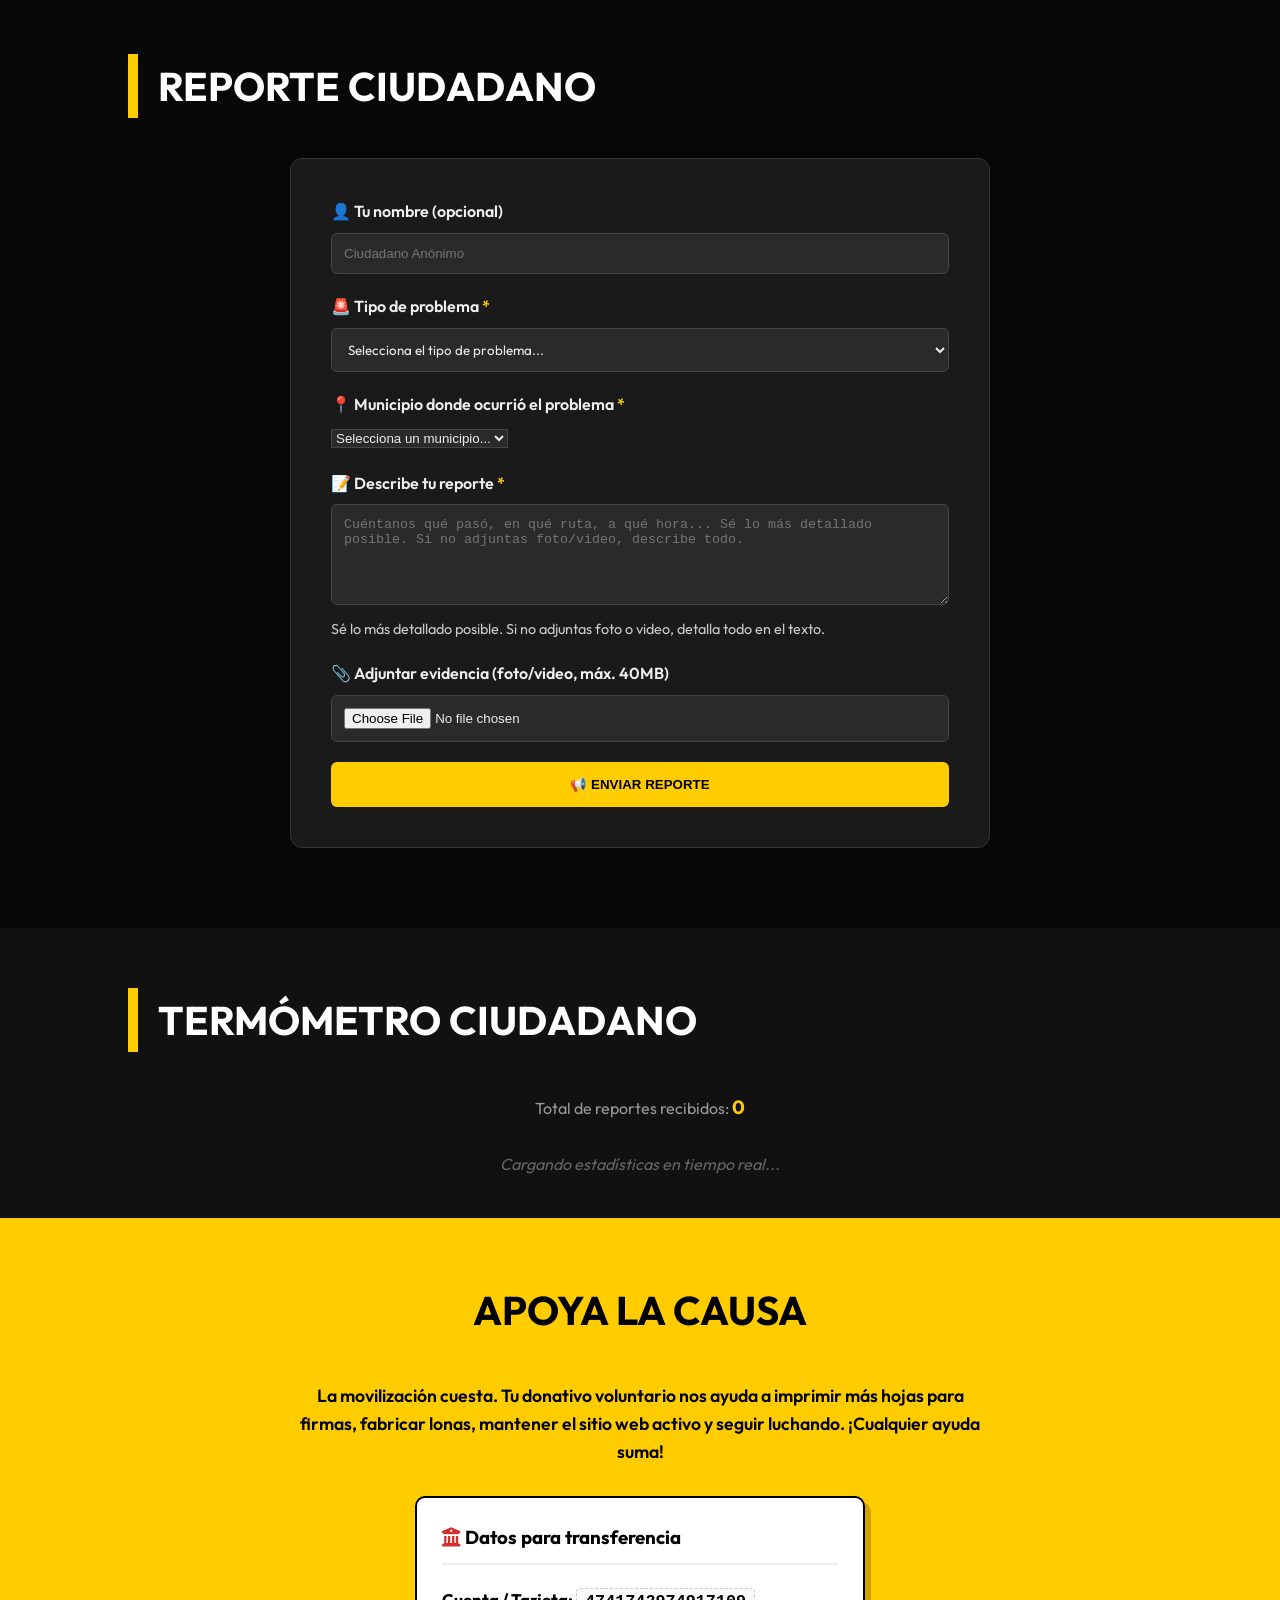
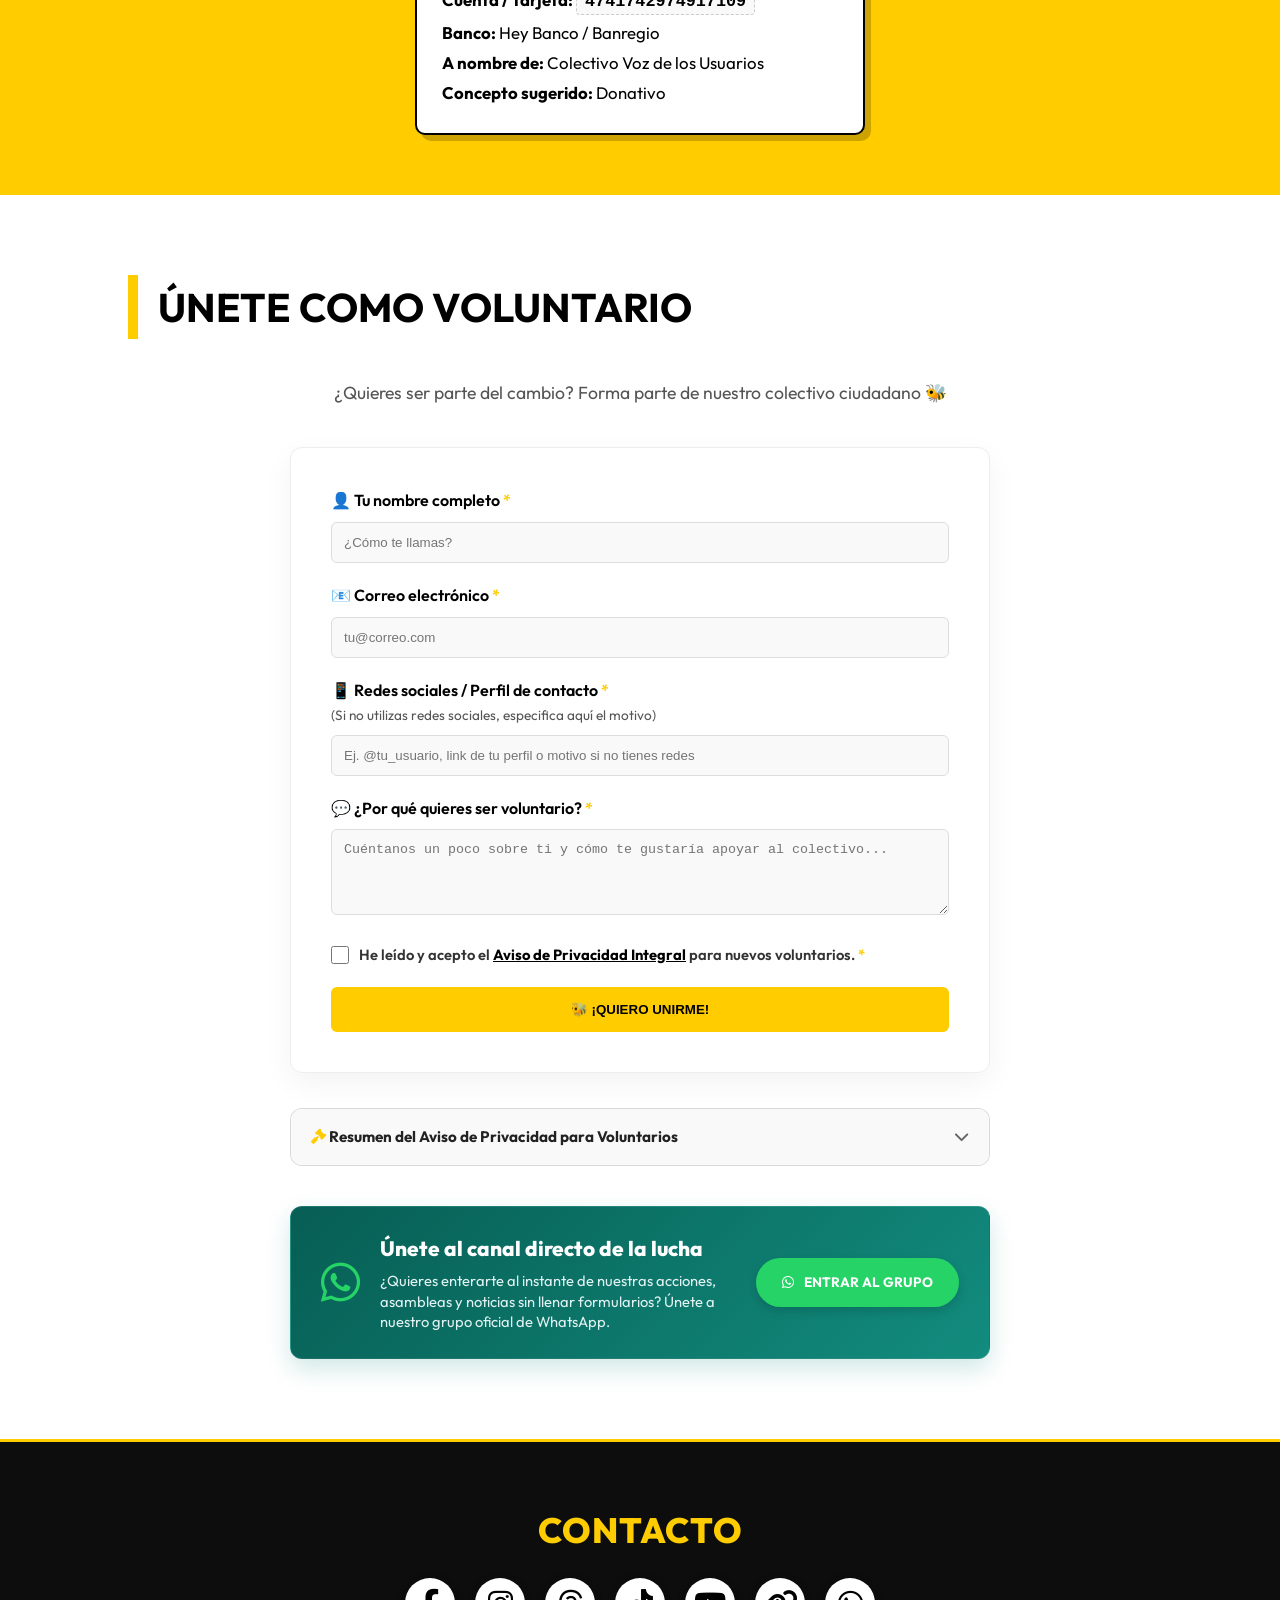
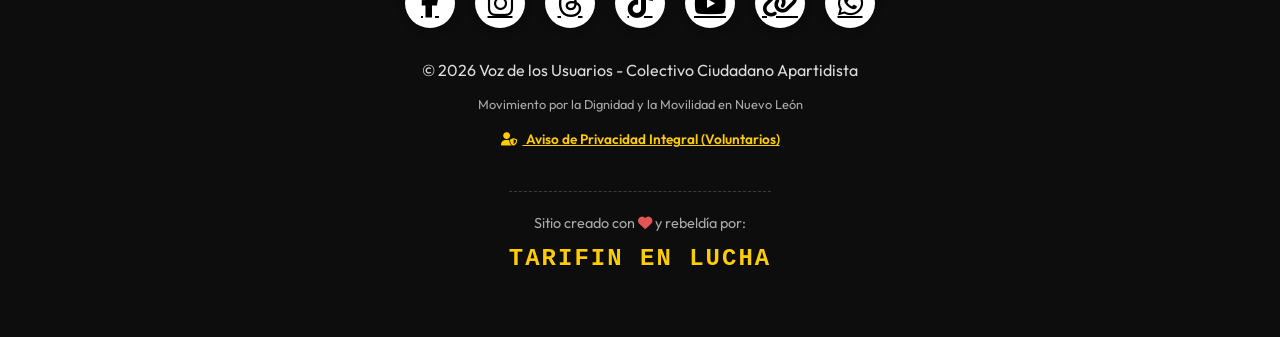
==== commit e001c21a: "v16: Optimizacion WebP (-63% peso), PWA Stale-While-Revalidate, Schema.org SEO y sanitizacion XSS" ====
--- a/index.html
+++ b/index.html
@@ -9,8 +9,8 @@
     <meta name="author" content="Voz de los Usuarios">
     <meta name="robots" content="index, follow">
     <!-- PWA y Favicon -->
-    <link rel="icon" href="logo.png" type="image/png">
-    <link rel="apple-touch-icon" href="logo.png">
+    <link rel="icon" href="logo.webp" type="image/png">
+    <link rel="apple-touch-icon" href="logo.webp">
     <link rel="manifest" href="manifest.json">
     <meta name="theme-color" content="#FFCC00">
 
@@ -19,19 +19,45 @@
     <meta property="og:url" content="https://vozdelosusuarios.org/">
     <meta property="og:title" content="Voz de los Usuarios - Activismo y Participación Ciudadana">
     <meta property="og:description" content="Únete al colectivo ciudadano por un transporte digno en Nuevo León. Tu voz cuenta en nuestra lucha por la movilidad y los derechos ciudadanos.">
-    <meta property="og:image" content="https://vozdelosusuarios.org/logo.png">
+    <meta property="og:image" content="https://vozdelosusuarios.org/logo.webp">
 
     <!-- Twitter -->
     <meta property="twitter:card" content="summary_large_image">
     <meta property="twitter:url" content="https://vozdelosusuarios.org/">
     <meta property="twitter:title" content="Voz de los Usuarios - Activismo y Participación Ciudadana">
     <meta property="twitter:description" content="Únete al colectivo ciudadano por un transporte digno en Nuevo León. Tu voz cuenta en nuestra lucha por la movilidad y los derechos ciudadanos.">
-    <meta property="twitter:image" content="https://vozdelosusuarios.org/logo.png">
-    <link rel="stylesheet" href="style.css?v=8">
+    <meta property="twitter:image" content="https://vozdelosusuarios.org/logo.webp">
+    <link rel="stylesheet" href="style.css?v=11">
     <link rel="preconnect" href="https://fonts.googleapis.com">
     <link rel="preconnect" href="https://fonts.gstatic.com" crossorigin>
     <link href="https://fonts.googleapis.com/css2?family=Outfit:wght@300;400;600;700;800&display=swap" rel="stylesheet">
     <link rel="stylesheet" href="https://cdnjs.cloudflare.com/ajax/libs/font-awesome/6.5.1/css/all.min.css" integrity="sha512-DTOQO9RWCH3ppGqcWaEA1BIZOC6xxalwEsw9c2QQeAIftl+Vegovlnee1c9QX4TctnWMn13TZye+giMm8e2LwA==" crossorigin="anonymous" referrerpolicy="no-referrer" />
+    <!-- Pre-conexión y Pre-carga de Recursos Críticos -->
+    <link rel="preconnect" href="https://cdnjs.cloudflare.com" crossorigin>
+    <link rel="preload" href="abeja_lucha.webp" as="image">
+    
+    <!-- Datos Estructurados (Schema.org / JSON-LD) -->
+    <script type="application/ld+json">
+    {
+      "@context": "https://schema.org",
+      "@type": "NGO",
+      "name": "Voz de los Usuarios",
+      "alternateName": "CVDLU",
+      "url": "https://vozdelosusuarios.org/",
+      "logo": "https://vozdelosusuarios.org/logo.webp",
+      "description": "Colectivo ciudadano apartidista en Nuevo León por una movilidad y transporte público digno, seguro y accesible.",
+      "address": {
+        "@type": "PostalAddress",
+        "addressLocality": "Monterrey",
+        "addressRegion": "Nuevo León",
+        "addressCountry": "MX"
+      },
+      "sameAs": [
+        "https://www.facebook.com/vozdelosusuarios",
+        "https://instagram.com/cvdlu.nl"
+      ]
+    }
+    </script>
 </head>
 <body>
     <!-- Facebook SDK -->
@@ -40,7 +66,7 @@
 
     <header>
         <div class="logo-container">
-            <img src="logo.png" alt="Logo CVDLU">
+            <img src="logo.webp" alt="Logo CVDLU">
             <div class="logo-text">Voz de los Usuarios</div>
         </div>
         <div class="menu-toggle" id="mobile-menu">
@@ -71,7 +97,7 @@
             </div>
         </div>
         <div class="hero-image">
-            <img src="abeja_lucha.png" alt="Mascota CVDLU - La lucha no termina">
+            <img src="abeja_lucha.webp" alt="Mascota CVDLU - La lucha no termina">
         </div>
     </section>
 
@@ -339,7 +365,7 @@
             <!-- Nueva noticia: Análisis colectivo - Mesas de diálogo (Publicación Propia Modal) -->
             <div class="card" onclick="abrirNoticiaAnalisisModal()" style="cursor: pointer;">
                 <div class="card-img">
-                    <img src="noticia_analisis_dialogo.jpg" alt="Análisis colectivo: Por qué el diálogo sin resultados no es la vía" loading="lazy">
+                    <img src="noticia_analisis_dialogo.webp" alt="Análisis colectivo: Por qué el diálogo sin resultados no es la vía" loading="lazy">
                 </div>
                 <div class="card-content">
                     <div class="card-date"><i class="fas fa-bullhorn" style="color: var(--primary-color);"></i> Posición Colectiva</div>
@@ -350,7 +376,7 @@
             <!-- Nueva noticia: Solicitud de Transparencia (Publicación Propia Modal) -->
             <div class="card" onclick="abrirNoticiaModal()" style="cursor: pointer;">
                 <div class="card-img">
-                    <img src="transparencia_seguro_1.jpg" alt="Solicitud de Transparencia Seguro de Viajero" loading="lazy">
+                    <img src="transparencia_seguro_1.webp" alt="Solicitud de Transparencia Seguro de Viajero" loading="lazy">
                 </div>
                 <div class="card-content">
                     <div class="card-date"><i class="fas fa-file-contract" style="color: var(--primary-color);"></i> Acción de Transparencia</div>
@@ -376,7 +402,7 @@
             <div class="card">
                 <a href="https://www.facebook.com/LaBocaNostra106.7FM/posts/pfbid024W8jd63XUjJYqX1umQKRNfkyUd6jfmHvkJA8gnQmVUgqWWaMoiVeoBVbSExP5jHHl" target="_blank" rel="noopener noreferrer" style="text-decoration: none; color: inherit;">
                     <div class="card-img">
-                        <img src="noticia_juez_encerrar.jpg" alt="¿Te imaginas que un juez te mande a encerrar por querer llegar a tiempo a tu trabajo?" loading="lazy">
+                        <img src="noticia_juez_encerrar.webp" alt="¿Te imaginas que un juez te mande a encerrar por querer llegar a tiempo a tu trabajo?" loading="lazy">
                     </div>
                     <div class="card-content">
                         <div class="card-date"><i class="fab fa-facebook" style="color: #1877F2;"></i> La Boca Nostra 106.7 FM</div>
@@ -389,7 +415,7 @@
             <div class="card">
                 <a href="https://www.facebook.com/share/p/1DkLjHjdkA/" target="_blank" rel="noopener noreferrer" style="text-decoration: none; color: inherit;">
                     <div class="card-img">
-                        <img src="noticia_1000_firmas.jpg" alt="1000 firmas entregadas al Congreso" loading="lazy">
+                        <img src="noticia_1000_firmas.webp" alt="1000 firmas entregadas al Congreso" loading="lazy">
                     </div>
                     <div class="card-content">
                         <div class="card-date"><i class="fab fa-facebook" style="color: #1877F2;"></i> Publicación en Facebook</div>
@@ -430,7 +456,7 @@
             <div class="card">
                 <a href="https://www.facebook.com/share/v/18LcQTrg4Y/" target="_blank" rel="noopener noreferrer" style="text-decoration: none; color: inherit;">
                     <div class="card-img">
-                        <img src="noticia_congreso.png" alt="Iniciativa Congreso" loading="lazy">
+                        <img src="noticia_congreso.webp" alt="Iniciativa Congreso" loading="lazy">
                         <i class="fas fa-play play-icon"></i>
                     </div>
                     <div class="card-content">
@@ -825,7 +851,7 @@
     <!-- Banner Flotante para Instalar PWA -->
     <div id="pwa-install-banner" style="display: none; position: fixed; bottom: 80px; left: 50%; transform: translateX(-50%); background: #111; color: #FFF; padding: 12px 20px; border-radius: 12px; border: 1px solid var(--primary-color); z-index: 9999; align-items: center; gap: 15px; box-shadow: 0 4px 15px rgba(0,0,0,0.5); width: 90%; max-width: 400px; justify-content: space-between;">
         <div style="display: flex; align-items: center; gap: 10px;">
-            <img src="logo.png" alt="Logo" style="width: 30px; height: 30px; border-radius: 5px; object-fit: contain;">
+            <img src="logo.webp" alt="Logo" style="width: 30px; height: 30px; border-radius: 5px; object-fit: contain;">
             <span style="font-size: 0.9rem; line-height: 1.2;">Instala nuestra App para un acceso más rápido.</span>
         </div>
         <div style="display: flex; gap: 10px; align-items: center;">
@@ -861,14 +887,14 @@
             <h2 class="noticia-modal-title">¿Dónde está tu Seguro de Viajero? Ingresamos solicitud en el Portal de Transparencia</h2>
             <div class="noticia-modal-date"><i class="fas fa-clock" style="margin-right: 6px;"></i> Estatus: En espera de respuesta oficial de las autoridades</div>
             
-            <img id="noticia-principal-img" src="transparencia_seguro_1.jpg" alt="Solicitud de Transparencia Seguro de Viajero" class="noticia-modal-img">
+            <img id="noticia-principal-img" src="transparencia_seguro_1.webp" alt="Solicitud de Transparencia Seguro de Viajero" class="noticia-modal-img">
             
             <p style="font-size: 0.85rem; color: var(--primary-color); font-weight: 700; text-transform: uppercase; margin-bottom: 8px;">📷 Documentación Oficial (Haz clic en una imagen para ampliarla):</p>
             <div class="noticia-modal-gallery" style="display: grid; grid-template-columns: repeat(auto-fit, minmax(130px, 1fr)); gap: 10px; margin-bottom: 25px;">
-                <img src="transparencia_seguro_1.jpg" alt="Exposición del Seguro de Viajero" style="width:100%; height: 100px; object-fit: cover; border-radius: 8px; border: 2px solid var(--primary-color); cursor: pointer;" onclick="cambiarImagenPrincipal(this.src)">
-                <img src="transparencia_seguro_2.jpg" alt="Folio en Portal de Transparencia" style="width:100%; height: 100px; object-fit: cover; border-radius: 8px; border: 1px solid #444; cursor: pointer;" onclick="cambiarImagenPrincipal(this.src)">
-                <img src="transparencia_seguro_3.jpg" alt="Desglose de Puntos Exigidos" style="width:100%; height: 100px; object-fit: cover; border-radius: 8px; border: 1px solid #444; cursor: pointer;" onclick="cambiarImagenPrincipal(this.src)">
-                <img src="transparencia_seguro_4.jpg" alt="Estatus En Espera de Respuesta" style="width:100%; height: 100px; object-fit: cover; border-radius: 8px; border: 1px solid #444; cursor: pointer;" onclick="cambiarImagenPrincipal(this.src)">
+                <img src="transparencia_seguro_1.webp" alt="Exposición del Seguro de Viajero" style="width:100%; height: 100px; object-fit: cover; border-radius: 8px; border: 2px solid var(--primary-color); cursor: pointer;" onclick="cambiarImagenPrincipal(this.src)">
+                <img src="transparencia_seguro_2.webp" alt="Folio en Portal de Transparencia" style="width:100%; height: 100px; object-fit: cover; border-radius: 8px; border: 1px solid #444; cursor: pointer;" onclick="cambiarImagenPrincipal(this.src)">
+                <img src="transparencia_seguro_3.webp" alt="Desglose de Puntos Exigidos" style="width:100%; height: 100px; object-fit: cover; border-radius: 8px; border: 1px solid #444; cursor: pointer;" onclick="cambiarImagenPrincipal(this.src)">
+                <img src="transparencia_seguro_4.webp" alt="Estatus En Espera de Respuesta" style="width:100%; height: 100px; object-fit: cover; border-radius: 8px; border: 1px solid #444; cursor: pointer;" onclick="cambiarImagenPrincipal(this.src)">
             </div>
 
             <div class="noticia-modal-body">
@@ -908,7 +934,7 @@
             <h2 class="noticia-modal-title">Análisis colectivo: Por qué el diálogo sin resultados y sin apertura no es la vía</h2>
             <div class="noticia-modal-date"><i class="fas fa-clock" style="margin-right: 6px;"></i> Publicado: 28 de Julio, 2026 | Movilidad y Dignidad Ciudadana</div>
             
-            <img src="noticia_analisis_dialogo.jpg" alt="Análisis colectivo: Por qué el diálogo sin resultados y sin apertura no es la vía" class="noticia-modal-img">
+            <img src="noticia_analisis_dialogo.webp" alt="Análisis colectivo: Por qué el diálogo sin resultados y sin apertura no es la vía" class="noticia-modal-img">
 
             <div class="noticia-modal-body">
                 <p>A raíz de las inquietudes de nuestros seguidores y de la comunidad movilizada, reflexionamos abiertamente sobre el panorama del transporte público en Nuevo León y la postura de nuestro colectivo frente a los procesos convocados por la autoridad.</p>
@@ -1080,6 +1106,6 @@
     </div>
 
     <script src="https://cdnjs.cloudflare.com/ajax/libs/Chart.js/4.4.1/chart.umd.min.js" integrity="sha512-CQBWl4fJHWbryGE+Pc7UAxWMUMNMWzWxF4SQo9CgkJIN1kx6djDQZjh3Y8SZ1d+6I+1zze6Z7kHXO7q3UyZAWw==" crossorigin="anonymous" referrerpolicy="no-referrer"></script>
-    <script src="script.js"></script>
+    <script src="script.js?v=11"></script>
 </body>
 </html>
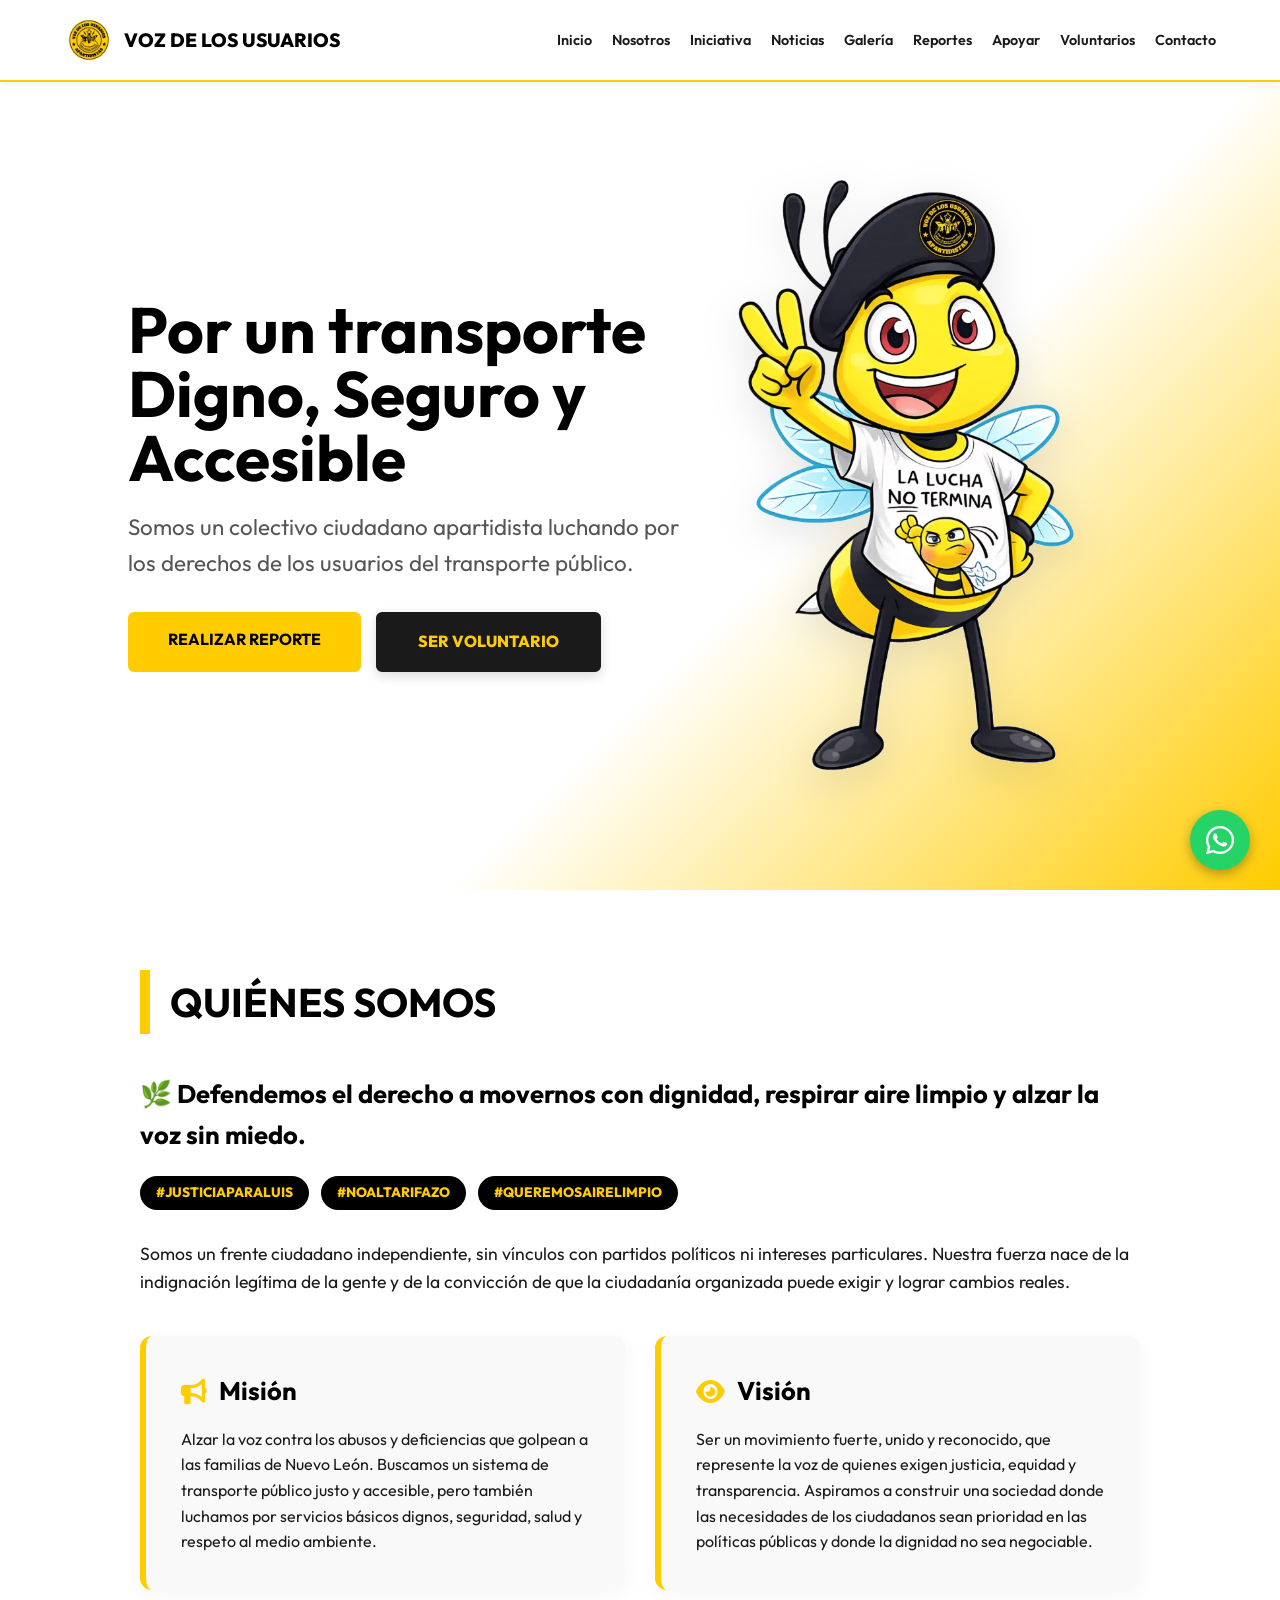
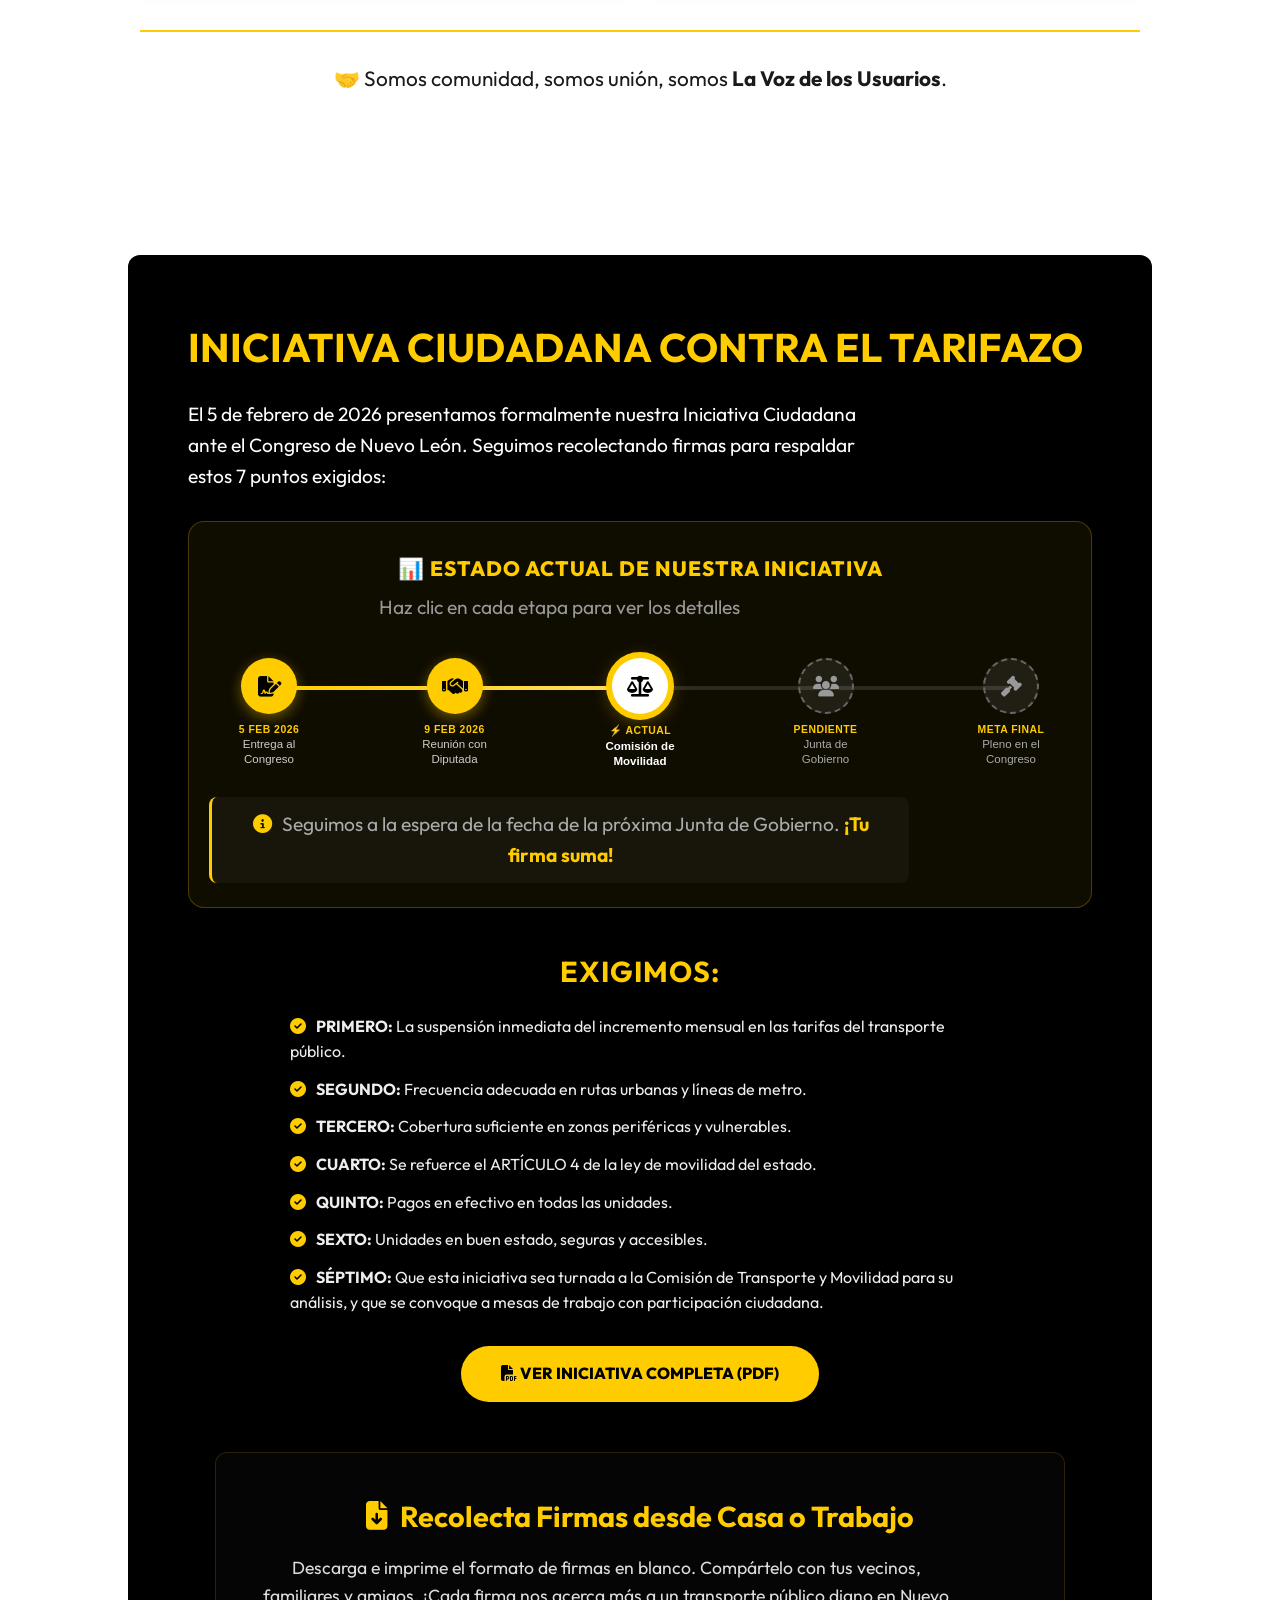
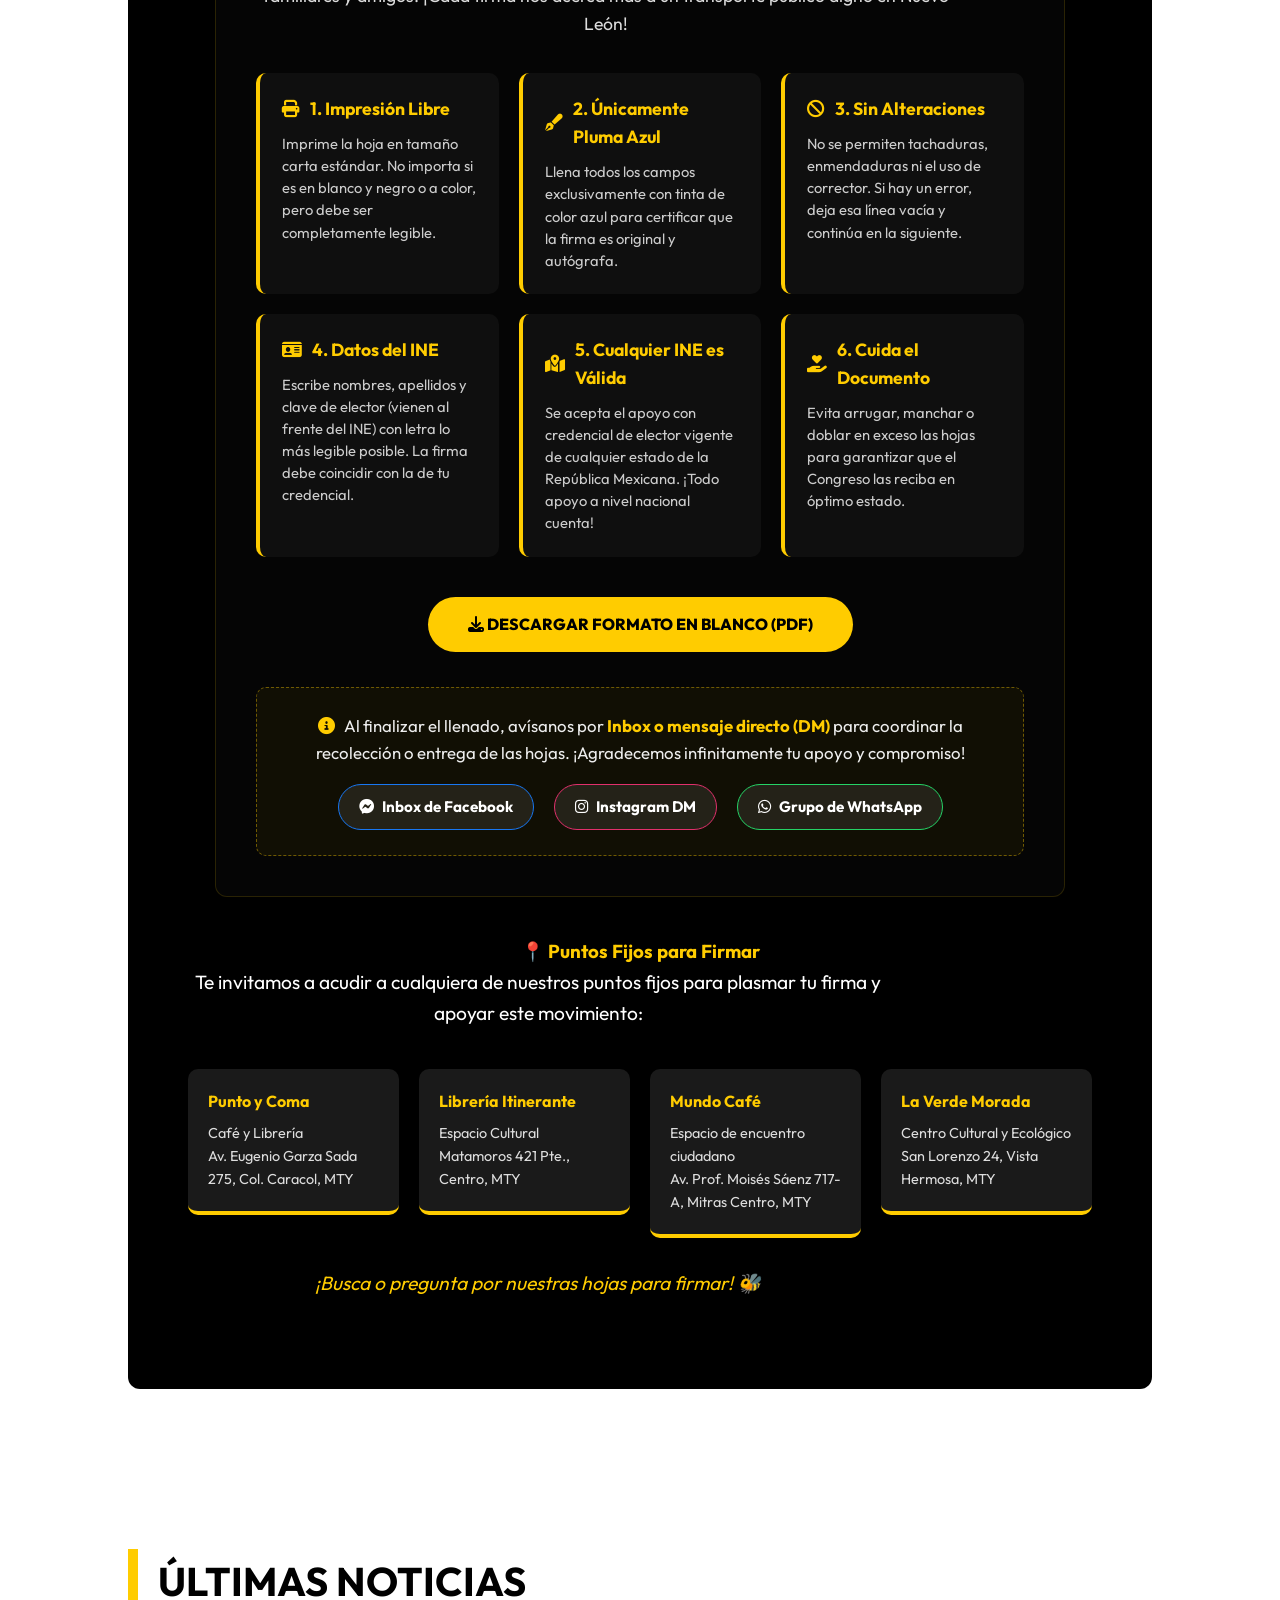
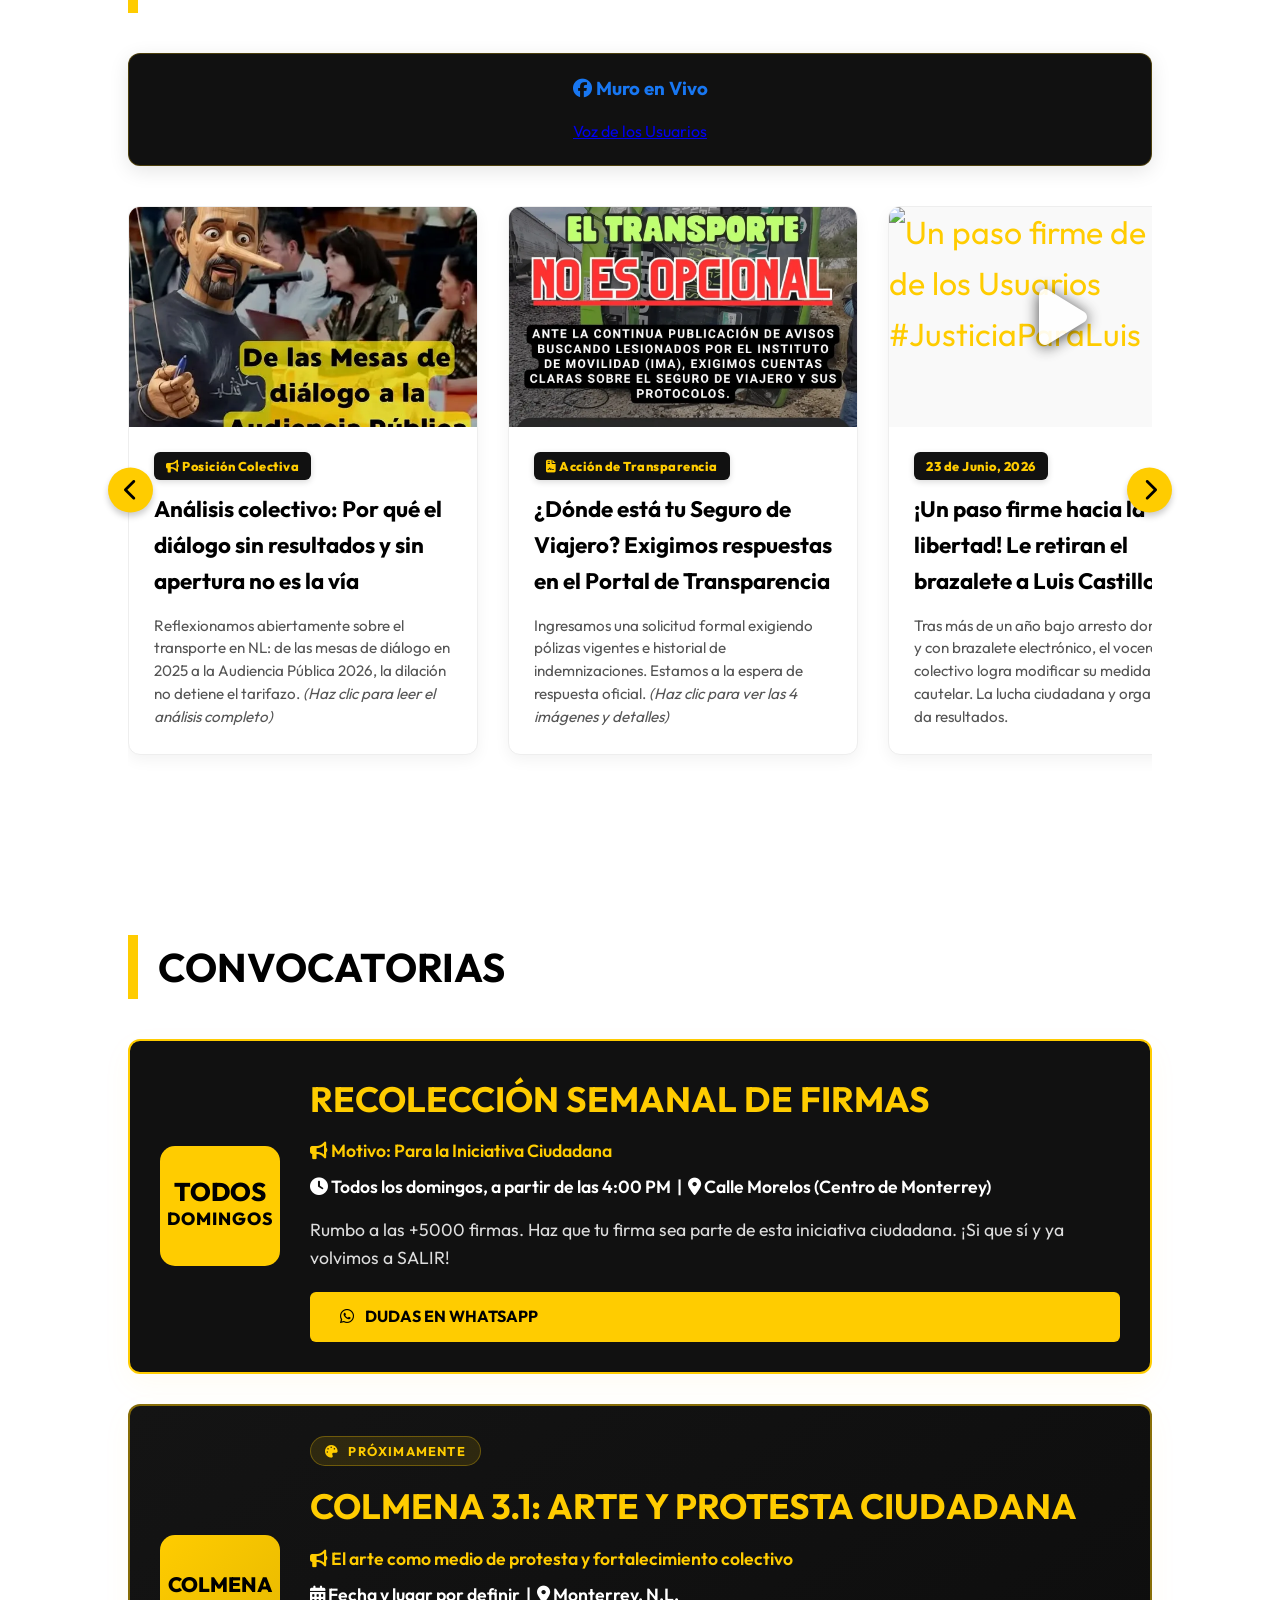
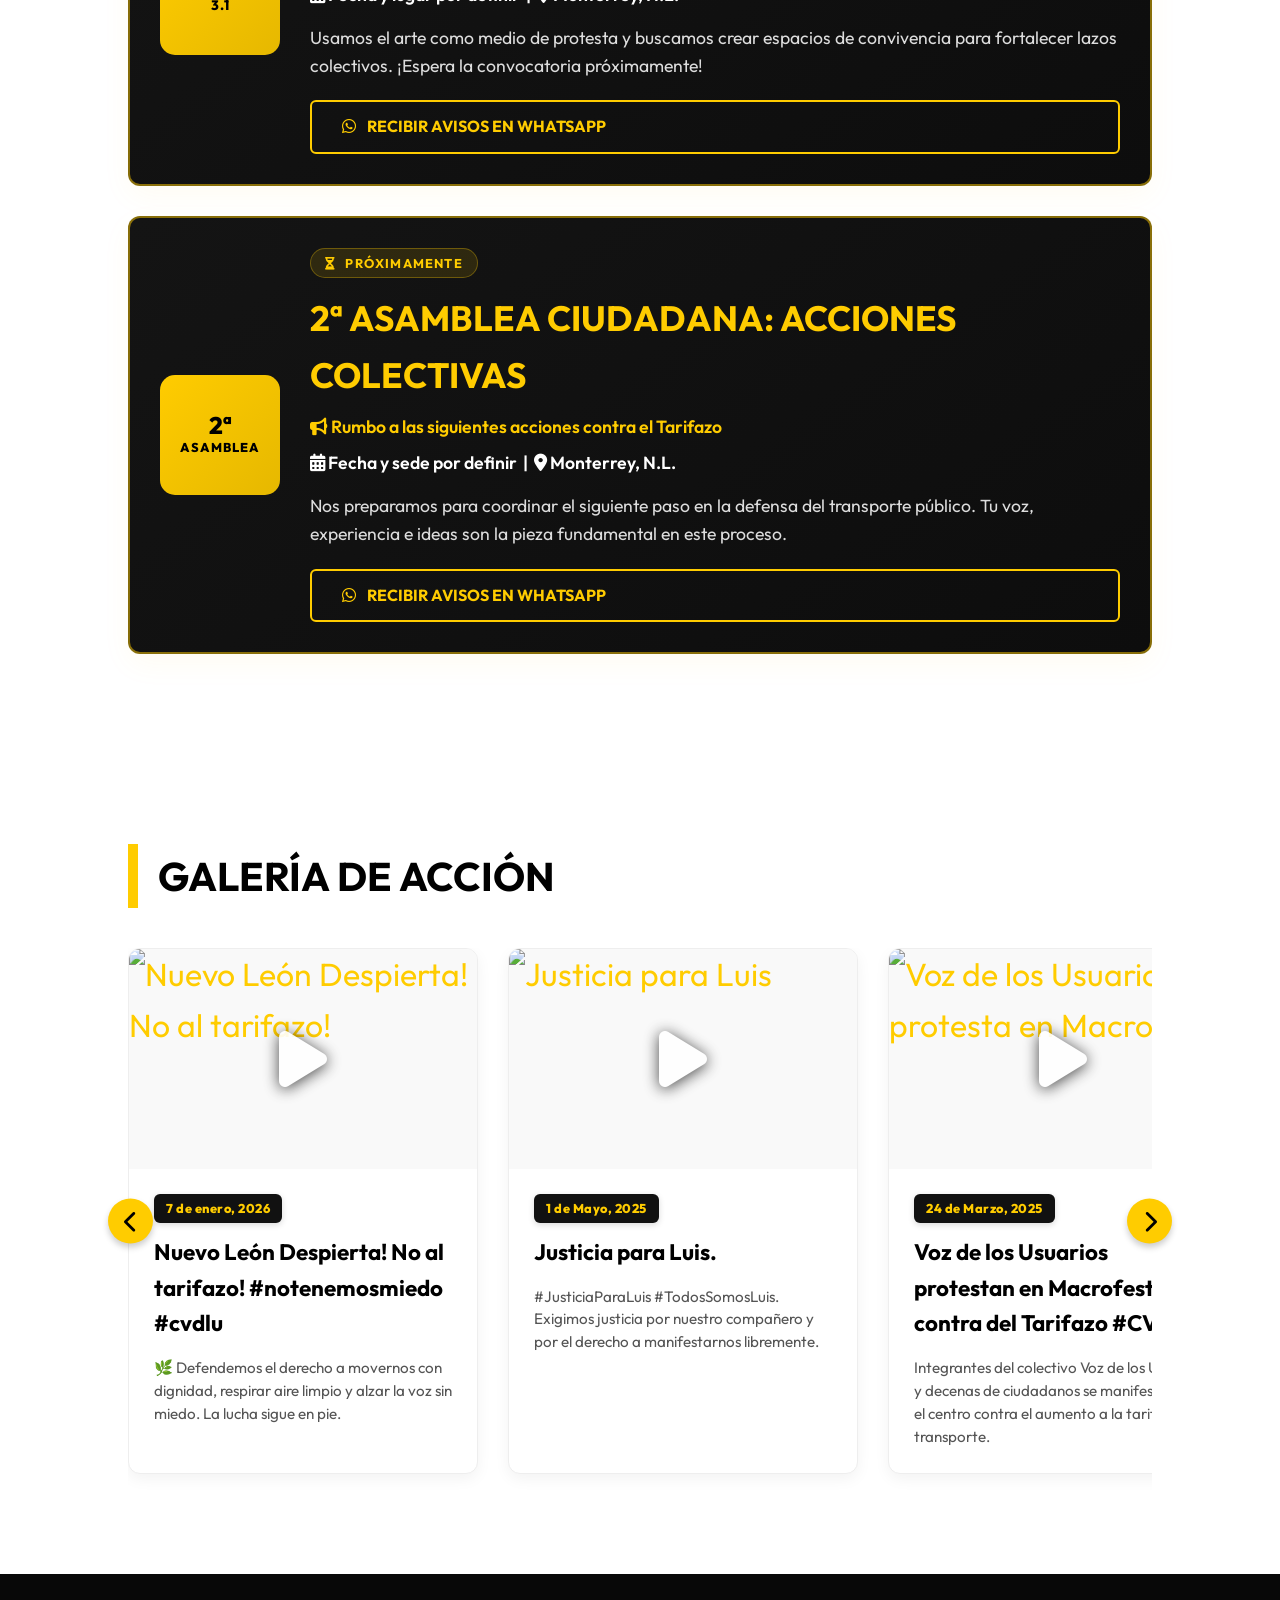
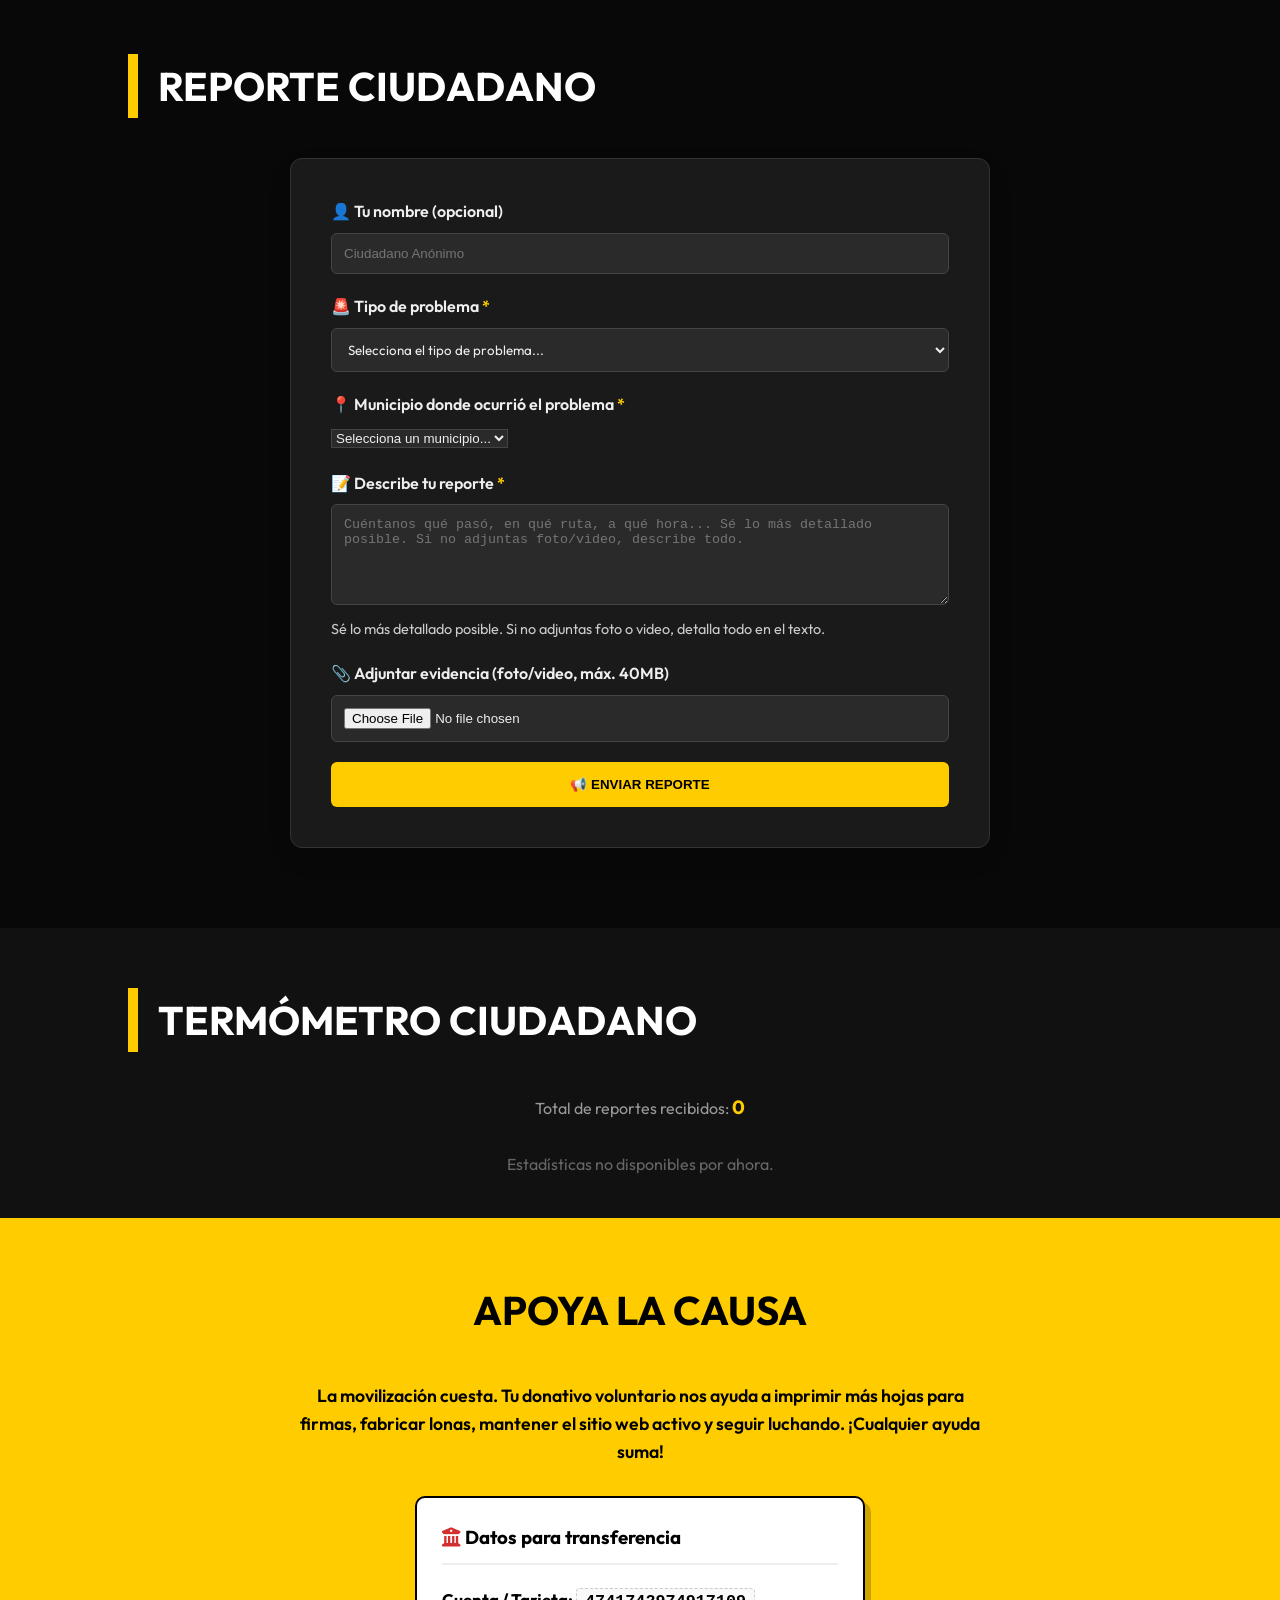
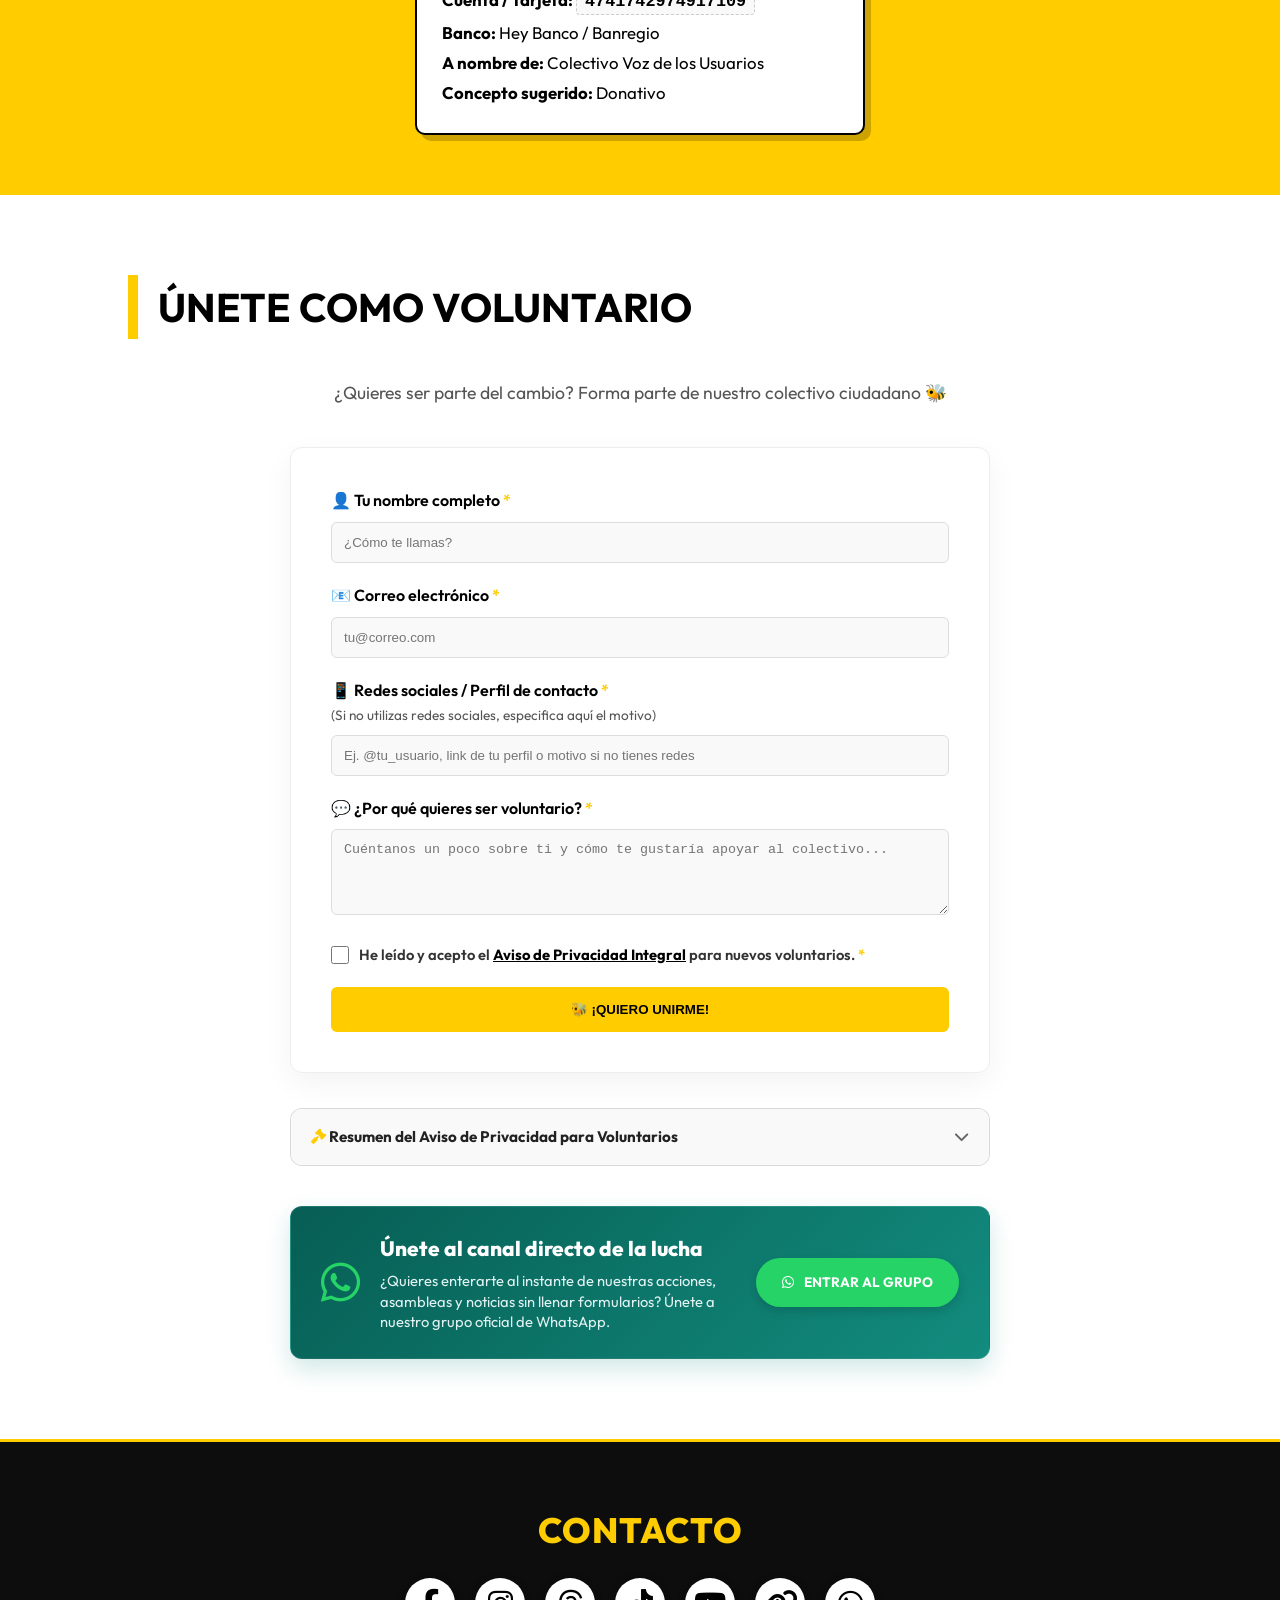
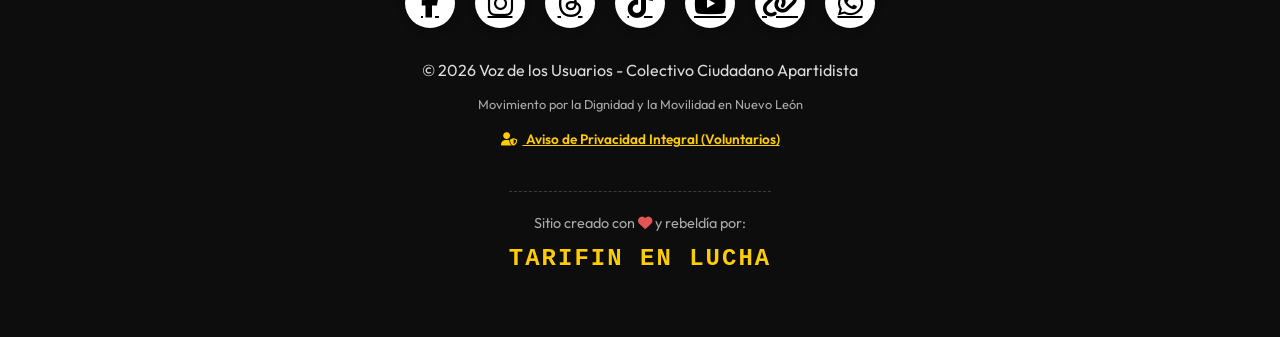
==== commit 3229955d: "chore: Actualizar version de caché de PWA y recursos a v18/v13" ====
--- a/index.html
+++ b/index.html
@@ -27,7 +27,7 @@
     <meta property="twitter:title" content="Voz de los Usuarios - Activismo y Participación Ciudadana">
     <meta property="twitter:description" content="Únete al colectivo ciudadano por un transporte digno en Nuevo León. Tu voz cuenta en nuestra lucha por la movilidad y los derechos ciudadanos.">
     <meta property="twitter:image" content="https://vozdelosusuarios.org/logo.webp">
-    <link rel="stylesheet" href="style.css?v=11">
+    <link rel="stylesheet" href="style.css?v=13">
     <link rel="preconnect" href="https://fonts.googleapis.com">
     <link rel="preconnect" href="https://fonts.gstatic.com" crossorigin>
     <link href="https://fonts.googleapis.com/css2?family=Outfit:wght@300;400;600;700;800&display=swap" rel="stylesheet">
@@ -1106,6 +1106,6 @@
     </div>
 
     <script src="https://cdnjs.cloudflare.com/ajax/libs/Chart.js/4.4.1/chart.umd.min.js" integrity="sha512-CQBWl4fJHWbryGE+Pc7UAxWMUMNMWzWxF4SQo9CgkJIN1kx6djDQZjh3Y8SZ1d+6I+1zze6Z7kHXO7q3UyZAWw==" crossorigin="anonymous" referrerpolicy="no-referrer"></script>
-    <script src="script.js?v=11"></script>
+    <script src="script.js?v=13"></script>
 </body>
 </html>
